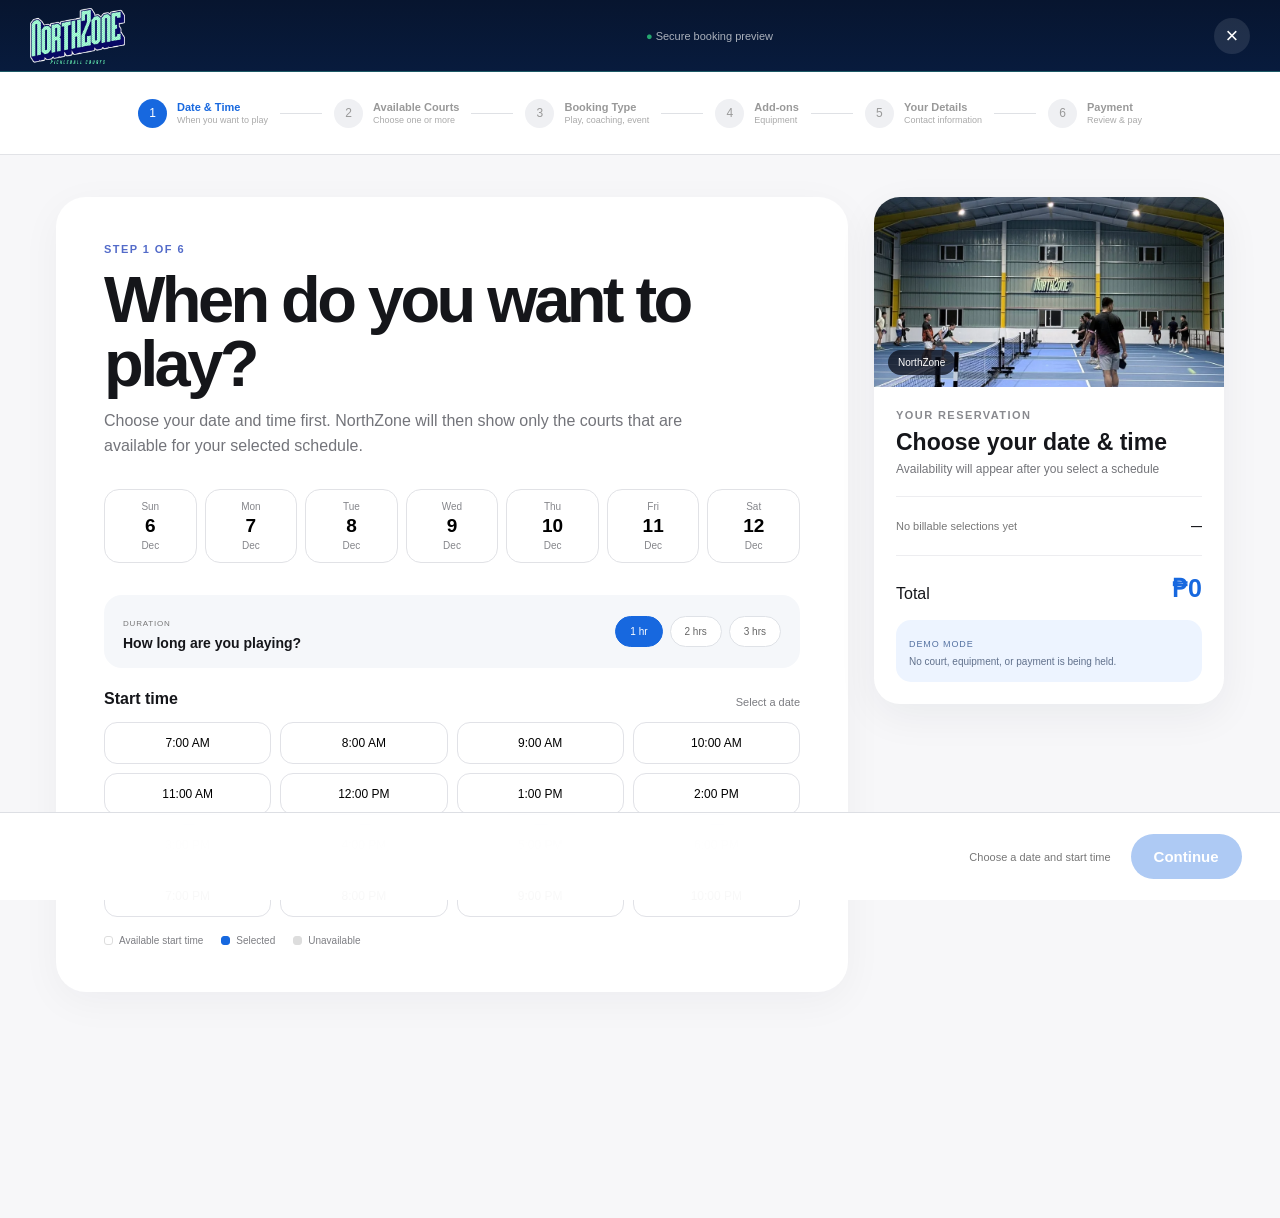
==== booking.html @ 7268058c "Add files via upload" ====
<!doctype html>
<html lang="en">
<head>
  <meta charset="utf-8">
  <meta name="viewport" content="width=device-width,initial-scale=1">
  <meta name="theme-color" content="#07152f">
  <title>Reserve — NorthZone Pickleball Courts</title>
  <link rel="stylesheet" href="styles.css">
</head>
<body class="booking-page date-first-booking">
<header class="booking-topbar premium-booking-topbar">
  <a class="booking-logo" href="index.html"><img src="assets/northzone-logo-official.png" alt="NorthZone"></a>
  <div class="secure-label"><span>●</span> Secure booking preview</div>
  <a class="close-flow" href="index.html">×</a>
</header>

<div class="booking-progress-wrap">
  <div class="booking-progress booking-progress-6">
    <button class="progress-item active" data-jump="1"><i>1</i><span><b>Date & Time</b><small>When you want to play</small></span></button>
    <div class="progress-rule"></div>
    <button class="progress-item" data-jump="2"><i>2</i><span><b>Available Courts</b><small>Choose one or more</small></span></button>
    <div class="progress-rule"></div>
    <button class="progress-item" data-jump="3"><i>3</i><span><b>Booking Type</b><small>Play, coaching, event</small></span></button>
    <div class="progress-rule"></div>
    <button class="progress-item" data-jump="4"><i>4</i><span><b>Add-ons</b><small>Equipment</small></span></button>
    <div class="progress-rule"></div>
    <button class="progress-item" data-jump="5"><i>5</i><span><b>Your Details</b><small>Contact information</small></span></button>
    <div class="progress-rule"></div>
    <button class="progress-item" data-jump="6"><i>6</i><span><b>Payment</b><small>Review & pay</small></span></button>
  </div>
</div>

<main class="booking-layout">
<section class="flow-column">

  <!-- STEP 1 -->
  <div class="flow-step active" data-step="1">
    <div class="flow-kicker">STEP 1 OF 6</div>
    <h1>When do you want to play?</h1>
    <p class="flow-intro">Choose your date and time first. NorthZone will then show only the courts that are available for your selected schedule.</p>

    <div class="date-carousel" id="dateCarousel"></div>

    <div class="duration-row">
      <div>
        <span class="field-kicker">DURATION</span>
        <h3>How long are you playing?</h3>
      </div>
      <div class="duration-pills" id="durationPills">
        <button data-duration="1" class="active">1 hr</button>
        <button data-duration="2">2 hrs</button>
        <button data-duration="3">3 hrs</button>
      </div>
    </div>

    <div class="time-head"><h3>Start time</h3><span id="availabilityLabel">Select a date</span></div>
    <div class="time-grid" id="timeGrid"></div>
    <div class="availability-legend"><span><i class="lg-available"></i>Available start time</span><span><i class="lg-selected"></i>Selected</span><span><i class="lg-booked"></i>Unavailable</span></div>
  </div>

  <!-- STEP 2 -->
  <div class="flow-step" data-step="2">
    <div class="flow-kicker">STEP 2 OF 6</div>
    <h1>Choose your courts.</h1>
    <p class="flow-intro">Availability is based on <strong id="courtAvailabilityDate">your selected schedule</strong>. Unavailable courts remain visible but cannot be selected.</p>

    <div class="court-availability-summary">
      <div><span>YOUR SCHEDULE</span><strong id="availabilitySchedule">—</strong></div>
      <div><span>AVAILABLE</span><strong id="availableCourtCount">0 of 5 courts</strong></div>
      <button id="selectAllAvailable">Select all available</button>
    </div>

    <div class="court-option-grid availability-court-grid" id="courtOptions"></div>

    <div class="selection-summary-banner">
      <div><span>SELECTED</span><strong id="courtSelectionCount">0 courts</strong></div>
      <p>Booking for a group? You can reserve multiple available courts in one transaction.</p>
    </div>
  </div>

  <!-- STEP 3 -->
  <div class="flow-step" data-step="3">
    <div class="flow-kicker">STEP 3 OF 6</div>
    <h1>What type of booking is this?</h1>
    <p class="flow-intro">Choose the option that best describes your reservation.</p>

    <div class="booking-mode-grid three-mode-grid">
      <button class="mode-card selected" data-mode="court">
        <div class="mode-image"><img src="assets/court-1.webp" alt="Court booking"></div>
        <div class="mode-copy"><span class="mode-kicker">PLAY</span><h3>Court Booking</h3><p>Casual play, practice, or regular group booking.</p></div>
        <b>✓</b>
      </button>

      <button class="mode-card coaching-mode-card" data-mode="coaching">
        <div class="mode-image coach-image"><img src="assets/coach-raf.webp" alt="Coach Raf"></div>
        <div class="mode-copy"><span class="mode-kicker">TRAIN</span><h3>Coaching with Coach Raf</h3><p>Book a guided coaching session with Coach Raf.</p></div>
        <b></b>
      </button>

      <button class="mode-card" data-mode="event">
        <div class="mode-image"><img src="assets/court-5.webp" alt="Event or group booking"></div>
        <div class="mode-copy"><span class="mode-kicker">GROUP</span><h3>Event / Group Booking</h3><p>Corporate play, clinics, celebrations, or larger groups.</p></div>
        <b></b>
      </button>
    </div>

    <div class="coaching-options hidden" id="coachingOptions">
      <div class="coach-selected-card">
        <img src="assets/coach-raf.webp" alt="Coach Raf">
        <div><span>YOUR COACH</span><h3>Coach Raf</h3><p>NorthZone coaching session</p></div>
        <strong>Selected</strong>
      </div>
      <div class="session-type-grid" id="sessionTypes">
        <button class="session-type selected" data-session="Private 1-on-1" data-price="900"><span>PRIVATE</span><strong>1-on-1 Coaching</strong><small>₱900 / hour</small><b>✓</b></button>
        <button class="session-type" data-session="Semi-private" data-price="1200"><span>PAIR</span><strong>Semi-private</strong><small>₱1,200 / hour · up to 2 players</small><b></b></button>
        <button class="session-type" data-session="Small Group" data-price="1600"><span>GROUP</span><strong>Small Group</strong><small>₱1,600 / hour · up to 4 players</small><b></b></button>
      </div>
    </div>

    <div class="group-booking-note hidden" id="groupBookingNote">
      <strong>Large booking approval</strong>
      <p>Reservations involving 3 or more courts may be submitted as a booking request for NorthZone staff confirmation before final approval.</p>
    </div>
  </div>

  <!-- STEP 4 -->
  <div class="flow-step" data-step="4">
    <div class="flow-kicker">STEP 4 OF 6</div>
    <h1>Add what you need.</h1>
    <p class="flow-intro">Equipment is optional and will be included in the same reservation.</p>
    <div class="addon-stack">
      <article class="addon-premium paddle-rental-card">
        <div class="addon-product-image"><img src="assets/paddle-rental.png" alt="Pickleball paddle rental"></div>
        <div class="addon-copy"><span class="addon-type">PADDLE RENTAL</span><h3>Standard Paddle</h3><p>Sample rate: ₱100 per paddle.</p><small>10 available</small></div>
        <div class="qty-control"><button id="paddleMinus">−</button><strong id="paddleCount">0</strong><button id="paddlePlus">+</button></div>
      </article>
      <article class="addon-premium">
        <div class="addon-icon machine-icon"><span>●</span></div>
        <div class="addon-copy"><span class="addon-type">TRAINING</span><h3>Ball Machine</h3><p>Sample rate: ₱300 per reserved hour.</p><small>1 available</small></div>
        <label class="ios-switch"><input type="checkbox" id="machineToggle"><span></span></label>
      </article>
    </div>
  </div>

  <!-- STEP 5 -->
  <div class="flow-step" data-step="5">
    <div class="flow-kicker">STEP 5 OF 6</div>
    <h1>Your details.</h1>
    <p class="flow-intro">Enter the contact information NorthZone will use for your reservation and confirmation.</p>
    <form id="detailsForm" class="premium-form">
      <label class="full"><span>Full name</span><input name="name" required placeholder="e.g. Juan Dela Cruz"></label>
      <label><span>Mobile number</span><input name="mobile" required inputmode="tel" placeholder="09XX XXX XXXX"></label>
      <label><span>Email</span><input name="email" required type="email" placeholder="you@example.com"></label>
      <label><span>Number of players</span><select name="players"><option>1 player</option><option>2 players</option><option selected>4 players</option><option>6 players</option><option>8 players</option><option>12 players</option><option>16+ players</option></select></label>
      <label><span>Purpose</span><select name="purpose"><option>Casual Play</option><option>Training</option><option>Corporate / Group</option><option>Clinic / Event</option><option>Other</option></select></label>
      <label class="full"><span>Notes <em>Optional</em></span><textarea name="notes" placeholder="Anything NorthZone should know?"></textarea></label>
      <label class="full consent-row"><input type="checkbox" required checked><span>I agree to the sample NorthZone booking and cancellation policy.</span></label>
    </form>
  </div>

  <!-- STEP 6 -->
  <div class="flow-step" data-step="6">
    <div class="flow-kicker">STEP 6 OF 6</div>
    <h1>Review and pay.</h1>
    <p class="flow-intro">Review your reservation and choose a payment method. This prototype does not process a real transaction.</p>
    <div class="payment-layout">
      <div>
        <h3 class="subheading">Payment method</h3>
        <div class="payment-methods">
          <label class="payment-card selected"><input type="radio" name="payment" value="GCash" checked><i class="payment-logo gcash">G</i><div><strong>GCash</strong><span>Pay with your GCash wallet</span></div><b>✓</b></label>
          <label class="payment-card"><input type="radio" name="payment" value="Maya"><i class="payment-logo maya">M</i><div><strong>Maya</strong><span>Pay with your Maya wallet</span></div><b></b></label>
          <label class="payment-card"><input type="radio" name="payment" value="Pay at Venue"><i class="payment-logo cash">₱</i><div><strong>Pay at Venue</strong><span>Pay at NorthZone front desk</span></div><b></b></label>
        </div>
      </div>
      <div class="checkout-card">
        <span class="checkout-label">ORDER SUMMARY</span>
        <div id="checkoutItems"></div>
        <div class="checkout-total"><span>Total</span><strong id="checkoutTotal">₱0</strong></div>
        <div class="payment-security">🔒 Demo only. No payment is collected.</div>
      </div>
    </div>
  </div>

  <!-- confirmation -->
  <div class="flow-step confirmation-step" data-step="7">
    <div class="success-ring">✓</div>
    <div class="flow-kicker" id="confirmationKicker">BOOKING PREVIEW COMPLETE</div>
    <h1 id="confirmationTitle">You're all set.</h1>
    <p class="flow-intro" id="confirmationCopy">This is a static preview. No real reservation or payment was created.</p>
    <div class="confirmation-ticket" id="confirmationTicket"></div>
    <div class="confirm-actions"><a class="pill primary big" href="index.html">Back to NorthZone</a><button class="pill secondary big" id="startAgain">Start another booking</button></div>
  </div>

</section>

<aside class="sticky-summary">
  <div class="summary-image-wrap">
    <img id="summaryImage" src="assets/court-1.webp" alt="">
    <div class="summary-image-tag" id="summaryTag">NorthZone</div>
  </div>
  <div class="summary-content">
    <div class="summary-eyebrow">YOUR RESERVATION</div>
    <h2 id="sumTitle">Choose your date & time</h2>
    <p id="sumSubtitle">Availability will appear after you select a schedule.</p>
    <div class="summary-divider"></div>
    <div class="summary-lines" id="summaryLines"><div><span>No selections yet</span><strong>—</strong></div></div>
    <div class="summary-divider"></div>
    <div class="summary-total"><span>Total</span><strong id="sumTotal">₱0</strong></div>
    <div class="summary-hold"><span>DEMO MODE</span><p>No court, equipment, or payment is being held.</p></div>
  </div>
</aside>
</main>

<footer class="flow-footer">
  <button class="footer-back" id="backButton">Back</button>
  <div class="footer-next"><span id="footerMessage">Choose a date and start time</span><button class="pill primary big" id="nextButton" disabled>Continue</button></div>
</footer>
<div class="toast" id="toast"></div>
<script src="booking.js"></script>
</body>
</html>
---- styles.css ----
:root{--navy:#202b73;--navy2:#111a49;--mint:#69efbd;--mint2:#a7f8da;--blue:#1768df;--text:#15161a;--muted:#707178;--bg:#f5f5f7;--line:#e2e3e7;--white:#fff;--shadow:0 28px 70px rgba(19,26,50,.10)}*{box-sizing:border-box}html{scroll-behavior:smooth}body{margin:0;font-family:-apple-system,BlinkMacSystemFont,"SF Pro Display","Segoe UI",Inter,Arial,sans-serif;color:var(--text);background:var(--bg);-webkit-font-smoothing:antialiased}button,input,select,textarea{font:inherit}a{text-decoration:none;color:inherit}button{cursor:pointer}.topbar{position:fixed;z-index:40;top:0;left:0;right:0;background:rgba(250,250,252,.86);backdrop-filter:blur(24px) saturate(160%);border-bottom:1px solid rgba(0,0,0,.07)}.topbar-inner{height:70px;max-width:1260px;margin:auto;padding:0 28px;display:flex;align-items:center;justify-content:space-between}.nz-brand{width:172px;height:48px;display:flex}.nz-brand img,.booking-logo img{width:100%;height:100%;object-fit:contain;object-position:left center}.main-nav{display:flex;gap:29px}.main-nav a,.plain-link{font-size:13px;color:#36373b}.nav-actions{display:flex;align-items:center;gap:16px}.pill{border:0;border-radius:999px;padding:11px 18px;font-size:14px;font-weight:650;display:inline-flex;align-items:center;justify-content:center}.pill.primary{background:var(--blue);color:#fff}.pill.light{background:#fff;color:#111}.pill.secondary{background:#eceef2;color:#25262a}.pill.big{padding:14px 23px;font-size:15px}.menu-button{display:none;border:0;background:transparent;font-size:22px}.mobile-nav{display:none}.premium-hero{height:min(900px,93vh);min-height:700px;position:relative;margin-top:70px;overflow:hidden;background:#101524}.hero-image{position:absolute;inset:0;width:100%;height:100%;object-fit:cover;object-position:center 52%;filter:saturate(.9) contrast(1.03)}.hero-overlay{position:absolute;inset:0;background:linear-gradient(90deg,rgba(7,10,25,.78) 0,rgba(7,10,25,.52) 37%,rgba(7,10,25,.05) 73%),linear-gradient(0deg,rgba(4,9,23,.52),transparent 38%)}.hero-copy{position:absolute;left:max(6vw,30px);top:48%;transform:translateY(-50%);color:#fff;max-width:760px}.hero-label,.section-kicker,.flow-kicker,.checkout-label,.summary-eyebrow{font-size:11px;font-weight:750;letter-spacing:.13em}.hero-label{color:var(--mint)}.hero-copy h1{font-size:clamp(64px,8.2vw,118px);line-height:.84;letter-spacing:-.068em;margin:17px 0 30px}.hero-copy p{font-size:20px;line-height:1.55;color:rgba(255,255,255,.76);max-width:560px}.hero-buttons{display:flex;align-items:center;gap:25px;margin-top:33px}.inline-link{color:var(--blue);font-weight:650;font-size:14px}.light-link{color:#fff}.inline-link span{font-size:20px;margin-left:4px}.hero-glass{position:absolute;left:0;right:0;bottom:0;display:grid;grid-template-columns:repeat(3,1fr);background:rgba(7,12,28,.58);backdrop-filter:blur(17px);color:#fff;border-top:1px solid rgba(255,255,255,.15);padding:22px max(6vw,30px)}.hero-glass div{display:flex;flex-direction:column;gap:3px;border-right:1px solid rgba(255,255,255,.16);padding-right:30px}.hero-glass div:last-child{border:0}.hero-glass strong{font-size:17px}.hero-glass span{font-size:11px;color:rgba(255,255,255,.57)}.section-lg{padding:150px 28px}.section-wide{max-width:1260px;margin:auto;padding:130px 28px}.statement{text-align:center;max-width:920px;margin:auto}.section-kicker{color:#4962bf}.statement h2,.section-title-row h2,.section-centered h2,.visit-content h2{font-size:clamp(47px,6vw,78px);line-height:.96;letter-spacing:-.058em;margin:14px 0 24px}.statement p{font-size:19px;line-height:1.65;color:var(--muted);max-width:760px;margin:0 auto 27px}.section-title-row{display:flex;align-items:flex-end;justify-content:space-between;gap:38px;margin-bottom:44px}.section-title-row h2{margin-bottom:0}.section-title-row>p{max-width:430px;color:#77787e;font-size:14px;line-height:1.55}.court-showcase{display:grid;grid-template-columns:repeat(2,1fr);gap:20px}.court-feature{height:440px;border-radius:30px;overflow:hidden;position:relative;background:#222;box-shadow:0 14px 45px rgba(10,20,40,.07)}.court-feature.wide-card{grid-column:1/-1;height:530px}.court-feature img{width:100%;height:100%;object-fit:cover;transition:.55s}.court-feature:hover img{transform:scale(1.025)}.court-gradient{position:absolute;inset:45% 0 0;background:linear-gradient(transparent,rgba(4,7,18,.72))}.court-caption{position:absolute;left:24px;right:24px;bottom:22px;color:#fff;display:grid;grid-template-columns:50px 1fr auto;align-items:end;gap:17px}.court-caption>span{font-size:42px;font-weight:650;letter-spacing:-.05em;color:var(--mint)}.court-caption h3{font-size:24px;margin:0 0 4px}.court-caption p{margin:0;color:rgba(255,255,255,.68);font-size:13px}.court-caption a{background:#fff;color:#16171b;border-radius:999px;padding:10px 15px;font-weight:650;font-size:13px}.section-centered{text-align:center}.experience-grid{display:grid;grid-template-columns:1.15fr .85fr;grid-template-rows:330px 330px;gap:20px;margin-top:53px}.experience-card{border-radius:30px;padding:35px;position:relative;overflow:hidden;box-shadow:0 12px 40px rgba(20,27,48,.055)}.experience-card.navy{grid-row:1/3;background:var(--navy2);color:#fff}.experience-card.mint{background:linear-gradient(135deg,#e7fff6,#ccfbe8)}.experience-card.white-card{background:#fff}.experience-card>span{font-size:11px;color:#526bc8;font-weight:700}.experience-card.navy>span{color:var(--mint)}.experience-card h3{font-size:41px;line-height:1.02;letter-spacing:-.045em;margin:17px 0 12px}.experience-card p{color:#74757b;line-height:1.55;max-width:430px}.experience-card.navy p{color:rgba(255,255,255,.62)}.line-art{position:absolute;left:38px;right:38px;bottom:30px;height:340px;display:flex;flex-direction:column;justify-content:space-between;transform:perspective(700px) rotateX(60deg);transform-origin:bottom}.line-art i{height:52px;border:2px solid rgba(105,239,189,.72);border-left-width:1px;border-right-width:1px}.paddle-illustration{position:absolute;right:50px;bottom:-20px;width:100px;height:145px;border-radius:52% 52% 43% 43%;background:linear-gradient(145deg,var(--navy),#52d8ad);transform:rotate(18deg)}.paddle-illustration:after{content:"";position:absolute;width:22px;height:75px;background:#111;bottom:-56px;left:39px;border-radius:0 0 10px 10px}.pricing-row{display:grid;grid-template-columns:repeat(3,1fr);gap:17px}.pricing-row article{background:#fff;border-radius:29px;padding:32px;min-height:270px;display:flex;flex-direction:column;box-shadow:0 10px 34px rgba(20,27,48,.05)}.pricing-row span{font-size:10px;letter-spacing:.11em;color:#777}.pricing-row strong{font-size:56px;letter-spacing:-.058em;margin-top:36px}.pricing-row small{color:#777}.pricing-row p{margin-top:auto;color:#78797e;font-size:13px}.pricing-row .price-focus{background:var(--navy);color:#fff}.pricing-row .price-focus span,.pricing-row .price-focus small,.pricing-row .price-focus p{color:rgba(255,255,255,.63)}.photo-mosaic{display:grid;grid-template-columns:1.25fr .75fr;grid-template-rows:340px 340px;gap:16px;margin-top:53px}.photo-mosaic button{border:0;padding:0;border-radius:28px;overflow:hidden;background:#ddd}.photo-a{grid-row:1/3}.photo-mosaic img{width:100%;height:100%;object-fit:cover;transition:.5s}.photo-mosaic button:hover img{transform:scale(1.025)}.cta-band{max-width:1205px;margin:0 auto 40px;border-radius:35px;padding:70px;background:linear-gradient(135deg,#202b73,#18245e 63%,#165a60);display:flex;align-items:center;justify-content:space-between;color:#fff}.cta-band h2{font-size:58px;line-height:.98;letter-spacing:-.055em;margin:13px 0 0}.mint-text{color:var(--mint)}.visit-section{display:grid;grid-template-columns:.9fr 1.1fr;gap:65px;align-items:center}.visit-content p{color:#74757b;line-height:1.6}.info-list{margin-top:35px;border-top:1px solid #dadbe0}.info-list div{display:flex;justify-content:space-between;gap:20px;padding:18px 0;border-bottom:1px solid #dadbe0}.info-list span{color:#88898e}.map-card{height:470px;border-radius:32px;background:radial-gradient(circle at 53% 45%,rgba(105,239,189,.29),transparent 25%),linear-gradient(135deg,#e8edf4,#cdd8e8);display:flex;align-items:center;justify-content:center;flex-direction:column;color:var(--navy)}.map-pin{width:72px;height:72px;border-radius:50% 50% 50% 10px;background:var(--navy);color:#fff;display:grid;place-items:center;transform:rotate(-45deg);font-weight:800;margin-bottom:29px}.map-card span{color:#6f7682;font-size:13px;margin-top:5px}.site-footer{background:#111216;color:#fff;padding:56px max(5vw,28px) 24px}.footer-inner{max-width:1260px;margin:auto;display:flex;align-items:center;justify-content:space-between;padding-bottom:46px}.footer-inner img{width:220px;height:100px;object-fit:contain;object-position:left}.footer-links{display:flex;gap:28px;color:#b2b3b8}.footer-legal{max-width:1260px;margin:auto;border-top:1px solid #292a2e;padding-top:22px;display:flex;justify-content:space-between;font-size:12px;color:#77787c}.lightbox{position:fixed;inset:0;background:rgba(0,0,0,.88);z-index:100;display:none;place-items:center;padding:35px}.lightbox.show{display:grid}.lightbox img{max-width:92vw;max-height:88vh;border-radius:18px}.lightbox button{position:absolute;right:28px;top:22px;width:42px;height:42px;border-radius:50%;border:0;background:#fff;font-size:24px}

/* Booking page */
.booking-page{background:#f7f7f9;padding-bottom:96px}.booking-topbar{height:72px;background:rgba(255,255,255,.92);border-bottom:1px solid var(--line);display:flex;align-items:center;justify-content:space-between;padding:0 30px;position:sticky;top:0;z-index:30;backdrop-filter:blur(20px)}.booking-logo{width:160px;height:54px}.secure-label{font-size:11px;color:#777}.secure-label span{color:#25a66f}.close-flow{width:36px;height:36px;border-radius:50%;background:#eef0f3;display:grid;place-items:center;font-size:22px;color:#555}.booking-progress-wrap{background:#fff;border-bottom:1px solid var(--line);position:sticky;top:72px;z-index:29}.booking-progress{height:82px;max-width:1040px;margin:auto;display:flex;align-items:center;justify-content:center;padding:0 20px}.progress-item{border:0;background:transparent;display:flex;align-items:center;gap:10px;color:#999;padding:0}.progress-item i{width:29px;height:29px;border-radius:50%;background:#eff0f3;display:grid;place-items:center;font-style:normal;font-size:12px}.progress-item span{display:flex;flex-direction:column;text-align:left}.progress-item b{font-size:11px}.progress-item small{font-size:9px;color:#aaa;margin-top:2px}.progress-item.active{color:var(--blue)}.progress-item.active i,.progress-item.done i{background:var(--blue);color:#fff}.progress-rule{width:42px;height:1px;background:#dfe1e5;margin:0 12px}.booking-layout{max-width:1220px;margin:auto;display:grid;grid-template-columns:minmax(0,1fr) 350px;gap:26px;padding:42px 26px 130px}.flow-column{min-width:0}.flow-step{display:none;background:#fff;border-radius:30px;padding:46px 48px;box-shadow:0 10px 40px rgba(20,27,48,.045)}.flow-step.active{display:block}.flow-kicker{color:#536bc9}.flow-step h1{font-size:clamp(43px,5.3vw,65px);line-height:.98;letter-spacing:-.055em;margin:13px 0 14px}.flow-intro{font-size:16px;line-height:1.55;color:#73747a;margin:0 0 30px;max-width:620px}.court-option-grid{display:grid;grid-template-columns:repeat(2,1fr);gap:14px}.court-option{border:2px solid transparent;background:#fff;border-radius:20px;padding:0;overflow:hidden;text-align:left;box-shadow:0 6px 25px rgba(20,27,48,.07);transition:.25s}.court-option:hover{transform:translateY(-2px)}.court-option.selected{border-color:var(--blue);box-shadow:0 10px 30px rgba(23,104,223,.13)}.court-option img{width:100%;height:155px;object-fit:cover}.court-option>div{padding:14px 15px}.court-option strong{display:block;font-size:16px}.court-option small{color:#777}.date-carousel{display:grid;grid-template-columns:repeat(7,1fr);gap:8px;margin-bottom:32px}.date-choice{border:1px solid #e1e2e6;background:#fff;border-radius:15px;padding:11px 7px;display:flex;flex-direction:column;align-items:center;gap:3px}.date-choice span{font-size:10px;color:#85868b}.date-choice strong{font-size:19px}.date-choice.selected{background:var(--blue);border-color:var(--blue);color:#fff}.date-choice.selected span{color:rgba(255,255,255,.73)}.time-head{display:flex;justify-content:space-between;align-items:end;margin:0 0 14px}.time-head h3,.subheading{margin:0;font-size:16px}.time-head span{font-size:11px;color:#7b7c81}.time-grid{display:grid;grid-template-columns:repeat(4,1fr);gap:9px}.time-choice{border:1px solid #e1e2e7;background:#fff;border-radius:13px;padding:13px 8px;font-size:12px}.time-choice.selected{background:var(--blue);border-color:var(--blue);color:#fff}.time-choice.booked{background:#eeeff2;border-color:#eeeff2;color:#a4a5aa;cursor:not-allowed;text-decoration:line-through}.availability-legend{display:flex;gap:18px;margin-top:18px;color:#7d7e83;font-size:10px}.availability-legend span{display:flex;align-items:center;gap:6px}.availability-legend i{width:9px;height:9px;border-radius:3px;border:1px solid #ddd;background:#fff}.availability-legend .lg-selected{background:var(--blue);border-color:var(--blue)}.availability-legend .lg-booked{background:#ddd}.addon-stack{display:grid;gap:14px}.addon-premium{display:grid;grid-template-columns:82px 1fr auto;gap:18px;align-items:center;border:1px solid #e7e8ec;border-radius:21px;padding:20px}.addon-icon{width:78px;height:78px;border-radius:19px;background:#eff2f7;position:relative;display:grid;place-items:center}.paddle-icon span{width:34px;height:45px;border-radius:50% 50% 42% 42%;background:linear-gradient(145deg,var(--navy),#62e2b5);transform:rotate(14deg);position:relative}.paddle-icon span:after{content:"";position:absolute;width:8px;height:27px;background:#111;bottom:-22px;left:13px;border-radius:0 0 4px 4px}.machine-icon{background:#182450;color:#cfff39;font-size:27px}.addon-type{font-size:9px;letter-spacing:.1em;color:#777}.addon-copy h3{margin:5px 0;font-size:18px}.addon-copy p{margin:0 0 5px;color:#77787d;font-size:12px;line-height:1.5}.addon-copy small{color:#27966c}.qty-control{display:flex;align-items:center;gap:10px;background:#f2f3f5;border-radius:999px;padding:5px}.qty-control button{width:29px;height:29px;border:0;border-radius:50%;background:#fff}.ios-switch input{display:none}.ios-switch span{display:block;width:48px;height:29px;background:#d0d2d7;border-radius:999px;padding:3px}.ios-switch span:after{content:"";display:block;width:23px;height:23px;border-radius:50%;background:#fff;box-shadow:0 1px 4px rgba(0,0,0,.2);transition:.2s}.ios-switch input:checked+span{background:var(--blue)}.ios-switch input:checked+span:after{transform:translateX(19px)}.addon-note{margin-top:20px;padding:16px 18px;border-radius:17px;background:#f4f7fb}.addon-note strong{font-size:12px}.addon-note p{font-size:11px;color:#777;margin:5px 0 0;line-height:1.5}.premium-form{display:grid;grid-template-columns:1fr 1fr;gap:16px}.premium-form label{display:flex;flex-direction:column;gap:7px;font-size:11px;font-weight:650;color:#4d4e53}.premium-form label.full{grid-column:1/-1}.premium-form input,.premium-form select,.premium-form textarea{border:1px solid #dddee3;background:#fbfbfc;border-radius:13px;padding:13px 14px;outline:none}.premium-form input:focus,.premium-form select:focus,.premium-form textarea:focus{border-color:#4480df;box-shadow:0 0 0 3px rgba(23,104,223,.09);background:#fff}.premium-form textarea{min-height:105px;resize:vertical}.premium-form em{font-style:normal;color:#9a9ba0;font-weight:400}.premium-form .consent-row{flex-direction:row;align-items:flex-start;font-weight:400;color:#74757a}.payment-layout{display:grid;grid-template-columns:1fr 320px;gap:20px}.payment-methods{display:grid;gap:11px;margin-top:14px}.payment-card{display:grid;grid-template-columns:44px 1fr auto;gap:13px;align-items:center;border:2px solid transparent;border-radius:18px;padding:15px;background:#fff;box-shadow:0 4px 18px rgba(20,27,48,.055);cursor:pointer}.payment-card.selected{border-color:var(--blue)}.payment-card input{display:none}.payment-logo{width:43px;height:43px;border-radius:12px;color:#fff;display:grid;place-items:center;font-style:normal;font-weight:800}.payment-logo.gcash{background:#1768df}.payment-logo.maya{background:#27a986}.payment-logo.cash{background:#87898f}.payment-card div{display:flex;flex-direction:column;gap:3px}.payment-card div span{font-size:11px;color:#777}.payment-card>b{color:var(--blue)}.checkout-card{border-radius:20px;background:#f5f6f8;padding:20px;align-self:start}.checkout-label{color:#7f8085}.checkout-card>div#checkoutItems{margin:12px 0}.checkout-card #checkoutItems div{display:flex;justify-content:space-between;gap:10px;padding:6px 0;font-size:11px}.checkout-card #checkoutItems span{color:#777}.checkout-total{border-top:1px solid #dcdde1;margin-top:10px;padding-top:15px;display:flex;justify-content:space-between;align-items:center}.checkout-total strong{font-size:23px;color:var(--blue)}.payment-security{margin-top:15px;font-size:10px;color:#777;line-height:1.4}.sticky-summary{background:#fff;border-radius:26px;box-shadow:0 12px 42px rgba(20,27,48,.06);align-self:start;position:sticky;top:182px;overflow:hidden}.summary-image-wrap{height:190px;position:relative}.summary-image-wrap img{width:100%;height:100%;object-fit:cover}.summary-image-tag{position:absolute;left:14px;bottom:12px;background:rgba(8,12,25,.75);color:#fff;border-radius:999px;padding:7px 10px;font-size:10px}.summary-content{padding:22px}.summary-eyebrow{color:#898a8f}.summary-content h2{font-size:23px;margin:8px 0 5px}.summary-content>p{margin:0;color:#74757a;font-size:12px;line-height:1.45}.summary-divider{height:1px;background:#ededf0;margin:18px 0}.summary-lines div{display:flex;justify-content:space-between;gap:12px;padding:5px 0;font-size:11px}.summary-lines span{color:#777}.summary-total{display:flex;justify-content:space-between;align-items:end}.summary-total strong{font-size:25px;color:var(--blue)}.summary-hold{margin-top:17px;border-radius:15px;background:#edf4ff;padding:13px}.summary-hold span{font-size:9px;letter-spacing:.1em;color:#5471a1}.summary-hold p{font-size:10px;color:#61718c;margin:4px 0 0;line-height:1.4}.flow-footer{position:fixed;left:0;right:0;bottom:0;height:88px;background:rgba(255,255,255,.94);backdrop-filter:blur(20px);border-top:1px solid #dddfe4;display:flex;align-items:center;justify-content:space-between;padding:0 max(3vw,25px);z-index:40}.footer-back{border:0;background:transparent;color:#666}.footer-next{display:flex;align-items:center;gap:20px}.footer-next>span{font-size:11px;color:#777;max-width:300px;text-align:right}.footer-next .pill:disabled{opacity:.35;cursor:not-allowed}.confirmation-step{text-align:center}.success-ring{width:76px;height:76px;border-radius:50%;background:#ddf8ea;color:#168b58;display:grid;place-items:center;font-size:37px;margin:4px auto 22px}.confirmation-ticket{max-width:530px;margin:26px auto;background:#f6f7f9;border-radius:21px;padding:20px;text-align:left}.confirmation-ticket div{display:flex;justify-content:space-between;gap:18px;padding:9px 0;border-bottom:1px solid #e4e5e9;font-size:12px}.confirmation-ticket div:last-child{border:0}.confirmation-ticket span{color:#777}.confirm-actions{display:flex;justify-content:center;gap:10px}.toast{position:fixed;left:50%;bottom:105px;transform:translate(-50%,15px);background:#15161a;color:#fff;border-radius:999px;padding:11px 16px;font-size:11px;opacity:0;pointer-events:none;transition:.22s;z-index:60}.toast.show{opacity:1;transform:translate(-50%,0)}

@media(max-width:920px){.main-nav{display:none}.menu-button{display:block}.mobile-nav.show{display:flex;position:absolute;top:70px;left:0;right:0;background:rgba(250,250,252,.98);padding:20px 28px 25px;flex-direction:column;gap:17px;border-bottom:1px solid #ddd}.plain-link{display:none}.premium-hero{min-height:760px}.hero-copy h1{font-size:68px}.hero-glass{grid-template-columns:1fr;gap:8px}.hero-glass div{border-right:0;border-bottom:1px solid rgba(255,255,255,.13);padding-bottom:7px}.court-showcase{grid-template-columns:1fr}.court-feature.wide-card{grid-column:auto;height:440px}.experience-grid{grid-template-columns:1fr;grid-template-rows:500px 310px 310px}.experience-card.navy{grid-row:auto}.pricing-row{grid-template-columns:1fr}.photo-mosaic{grid-template-columns:1fr;grid-template-rows:420px 280px 280px}.photo-a{grid-row:auto}.visit-section{grid-template-columns:1fr}.cta-band{margin:0 20px 40px;padding:48px;flex-direction:column;align-items:flex-start;gap:25px}.footer-inner,.footer-legal{align-items:flex-start;flex-direction:column;gap:24px}.booking-progress{height:68px}.progress-item span{display:none}.progress-rule{width:28px}.booking-layout{grid-template-columns:1fr;padding-top:28px}.sticky-summary{display:none}.payment-layout{grid-template-columns:1fr}.flow-step{padding:38px 32px}.booking-progress-wrap{top:72px}}@media(max-width:620px){.topbar-inner{padding:0 16px}.nz-brand{width:145px;height:43px}.nav-actions .pill{display:none}.premium-hero{min-height:720px}.hero-copy{left:22px;right:22px;top:42%}.hero-copy h1{font-size:54px}.hero-copy p{font-size:17px}.hero-buttons{align-items:flex-start;flex-direction:column}.hero-glass{padding:17px 22px}.section-lg{padding:105px 19px}.section-wide{padding:92px 18px}.statement h2,.section-title-row h2,.section-centered h2,.visit-content h2{font-size:47px}.section-title-row{align-items:flex-start;flex-direction:column}.court-feature,.court-feature.wide-card{height:330px}.court-caption{grid-template-columns:42px 1fr}.court-caption a{grid-column:2}.experience-grid{grid-template-rows:455px 320px 320px}.experience-card h3{font-size:35px}.cta-band h2{font-size:44px}.map-card{height:350px}.footer-links{flex-wrap:wrap}.booking-topbar{padding:0 17px}.booking-logo{width:135px;height:47px}.secure-label{display:none}.booking-layout{padding:20px 12px 115px}.flow-step{padding:30px 18px;border-radius:22px}.flow-step h1{font-size:43px}.court-option-grid{grid-template-columns:1fr}.date-carousel{grid-template-columns:repeat(7,68px);overflow-x:auto;padding-bottom:4px}.time-grid{grid-template-columns:repeat(3,1fr)}.addon-premium{grid-template-columns:62px 1fr;gap:12px}.addon-icon{width:60px;height:60px}.qty-control,.ios-switch{grid-column:2}.premium-form{grid-template-columns:1fr}.premium-form label.full{grid-column:auto}.booking-progress{justify-content:space-between}.progress-rule{width:15px;margin:0 3px}.flow-footer{height:82px;padding:0 15px}.footer-next>span{display:none}.confirm-actions{flex-direction:column}}
/* v4: real map, multi-court, coaching */
.real-map{height:auto!important;min-height:500px;display:block!important;overflow:hidden;background:#ddd!important}
.real-map iframe{width:100%;height:420px;border:0;display:block}
.map-actions{background:#fff;padding:18px 20px;display:flex;justify-content:space-between;align-items:center;gap:20px}
.map-actions>div{display:flex;flex-direction:column;gap:4px}.map-actions>div span{font-size:11px;color:#777}
.hidden{display:none!important}
.booking-mode-grid{display:grid;grid-template-columns:1fr 1fr;gap:15px}
.mode-card{border:2px solid transparent;border-radius:23px;background:#fff;padding:23px;text-align:left;display:grid;grid-template-columns:68px 1fr auto;gap:18px;align-items:center;box-shadow:0 7px 25px rgba(20,27,48,.06)}
.mode-card.selected{border-color:var(--blue);box-shadow:0 12px 32px rgba(23,104,223,.12)}
.mode-icon{width:66px;height:66px;border-radius:18px;background:#edf2f9;display:grid;place-items:center;color:var(--navy);font-size:29px;font-weight:800}
.court-mode-icon span{width:40px;height:26px;border:2px solid var(--navy);position:relative}.court-mode-icon span:before{content:"";position:absolute;left:50%;top:0;bottom:0;border-left:1px solid var(--navy)}
.mode-kicker{font-size:9px;letter-spacing:.1em;color:#777}.mode-card h3{margin:4px 0;font-size:19px}.mode-card p{margin:0;color:#777;font-size:12px;line-height:1.4}.mode-card b{color:var(--blue)}
.multi-select-toolbar{display:flex;justify-content:space-between;align-items:center;margin:0 0 14px;color:#777;font-size:12px}.multi-select-toolbar button{border:0;background:transparent;color:var(--blue);font-weight:650}
.session-type-grid{display:grid;grid-template-columns:repeat(3,1fr);gap:11px;margin-bottom:28px}
.session-type{border:2px solid transparent;background:#fff;border-radius:18px;padding:17px;text-align:left;display:flex;flex-direction:column;gap:5px;position:relative;box-shadow:0 5px 20px rgba(20,27,48,.05)}
.session-type.selected{border-color:var(--blue)}.session-type>span{font-size:9px;letter-spacing:.1em;color:#777}.session-type strong{font-size:15px}.session-type small{color:#777;font-size:10px}.session-type b{position:absolute;right:12px;top:12px;color:var(--blue)}
.coach-heading{font-size:15px;margin:0 0 12px}.coach-grid{display:grid;gap:10px}.coach-card{border:2px solid transparent;border-radius:18px;background:#fff;padding:14px;display:grid;grid-template-columns:46px 1fr auto;gap:13px;align-items:center;text-align:left}.coach-card.selected{border-color:var(--blue)}.coach-avatar{width:46px;height:46px;border-radius:50%;background:linear-gradient(135deg,var(--navy),#4870d9);color:#fff;display:grid;place-items:center;font-weight:750}.coach-card div:nth-child(2){display:flex;flex-direction:column;gap:3px}.coach-card span{font-size:10px;color:#777}.coach-card>b{color:var(--blue)}
.schedule-setting{display:flex;justify-content:space-between;align-items:center;gap:20px;padding:16px 18px;background:#f5f7fa;border-radius:17px;margin-bottom:22px}.schedule-setting>div{display:flex;flex-direction:column;gap:4px}.schedule-setting strong{font-size:12px}.schedule-setting span{font-size:10px;color:#777}
.individual-court-schedule{border-top:1px solid #e4e5e9;padding-top:20px;margin-top:20px}.individual-head{display:flex;justify-content:space-between;align-items:center;margin-bottom:11px}.individual-head span{font-size:10px;color:#777}.empty-schedule{padding:25px;background:#f6f7f9;border-radius:16px;color:#777;text-align:center;font-size:12px}
.coach-availability-banner{display:flex;justify-content:space-between;align-items:center;background:#edf4ff;border-radius:16px;padding:14px 16px;margin-bottom:15px}.coach-availability-banner span{font-weight:700}.coach-availability-banner strong{font-size:10px;color:#61779b}.coach-court-note{font-size:10px;color:#777;line-height:1.45;margin-top:15px}

/* admin */
.admin-page{background:#f3f4f7}.admin-shell{min-height:100vh;display:grid;grid-template-columns:245px 1fr}.admin-sidebar{position:fixed;left:0;top:0;bottom:0;width:245px;background:#111a49;color:#fff;padding:20px 15px;display:flex;flex-direction:column;z-index:50;transition:.25s}.admin-sidebar.collapsed{transform:translateX(-245px)}.admin-brand{height:74px;padding:4px 8px 18px;border-bottom:1px solid rgba(255,255,255,.1);display:flex}.admin-brand img{width:100%;height:100%;object-fit:contain}.admin-sidebar nav{display:grid;gap:5px;margin-top:18px}.admin-nav{border:0;background:transparent;color:rgba(255,255,255,.62);border-radius:12px;padding:12px 13px;text-align:left;display:flex;gap:12px;align-items:center}.admin-nav.active{background:#27377e;color:#fff}.admin-user{margin-top:auto;border-top:1px solid rgba(255,255,255,.1);padding:18px 8px 0;display:flex;align-items:center;gap:10px}.admin-user .avatar{width:38px;height:38px;border-radius:50%;background:#69efbd;color:#17205d;display:grid;place-items:center;font-weight:800}.admin-user>div:last-child{display:flex;flex-direction:column;gap:2px}.admin-user strong{font-size:11px}.admin-user span{font-size:9px;color:rgba(255,255,255,.5)}
.admin-main{grid-column:2;padding:0 28px 50px;min-width:0}.admin-header{height:95px;display:flex;align-items:center;justify-content:space-between}.admin-header>div:first-child{display:flex;align-items:center;gap:15px}.sidebar-toggle{border:0;background:#fff;width:38px;height:38px;border-radius:10px;box-shadow:0 4px 15px rgba(20,27,48,.06)}.admin-eyebrow{font-size:9px;letter-spacing:.1em;color:#7580a9;font-weight:700}.admin-header h1{font-size:30px;letter-spacing:-.04em;margin:4px 0 0}.admin-header-actions{display:flex;align-items:center;gap:12px}.admin-visit{font-size:11px;color:#666}.admin-primary{border:0;background:var(--blue);color:#fff;border-radius:11px;padding:11px 15px;font-size:11px;font-weight:650}.admin-panel{display:none}.admin-panel.active{display:block}.metric-grid{display:grid;grid-template-columns:repeat(4,1fr);gap:14px;margin-bottom:18px}.metric-grid.three{grid-template-columns:repeat(3,1fr)}.metric-grid article{background:#fff;border-radius:17px;padding:19px;box-shadow:0 5px 25px rgba(20,27,48,.04);display:flex;flex-direction:column;gap:7px}.metric-grid span{font-size:10px;color:#777}.metric-grid strong{font-size:28px;letter-spacing:-.04em}.metric-grid small{font-size:9px;color:#888}.positive{color:#219768!important}.dashboard-grid{display:grid;grid-template-columns:1.55fr .75fr;gap:17px;margin-bottom:17px}.dashboard-grid.bottom{grid-template-columns:1fr 1fr}.admin-card{background:#fff;border-radius:19px;box-shadow:0 5px 25px rgba(20,27,48,.045)}.admin-card-head{display:flex;align-items:center;justify-content:space-between;padding:20px 20px 12px}.admin-card-head span{font-size:9px;letter-spacing:.1em;color:#888}.admin-card-head h2{font-size:18px;margin:4px 0 0}.admin-card-head button{border:0;background:transparent;color:var(--blue);font-size:10px}.mini-schedule{padding:0 20px 20px}.schedule-labels,.schedule-row{display:grid;grid-template-columns:45px repeat(5,1fr);gap:5px}.schedule-labels{font-size:9px;color:#777;text-align:center;padding:8px 0}.schedule-row{min-height:62px;border-top:1px solid #eee;align-items:start;padding:6px 0}.schedule-row>span{font-size:9px;color:#999;padding-top:4px}.booking{border-radius:8px;padding:7px;font-style:normal;font-size:9px;line-height:1.2}.booking small{font-size:8px;opacity:.65}.booking.blue{background:#e7f0ff;color:#285ea9}.booking.green{background:#e3f6eb;color:#267d4e}.booking.purple{background:#efe7ff;color:#6645a1}.booking.amber{background:#fff1d6;color:#9d6b12}.recent-list{padding:0 18px 18px}.recent-list>div{display:grid;grid-template-columns:9px 1fr auto;gap:10px;align-items:center;padding:13px 0;border-top:1px solid #eee}.status-dot{width:8px;height:8px;border-radius:50%}.status-dot.paid{background:#2fbd7a}.status-dot.pending{background:#f2b843}.recent-list>div>div{display:flex;flex-direction:column;gap:3px}.recent-list strong{font-size:10px}.recent-list small{font-size:9px;color:#888}.recent-list b{font-size:10px}.bar-list{padding:3px 20px 20px}.bar-list div{display:grid;grid-template-columns:55px 1fr 35px;gap:10px;align-items:center;padding:7px 0;font-size:9px}.bar-list i{height:7px;background:#edf0f5;border-radius:999px;overflow:hidden}.bar-list i b{display:block;height:100%;background:linear-gradient(90deg,var(--navy),#69efbd);border-radius:999px}.equipment-metrics{display:grid;grid-template-columns:repeat(3,1fr);gap:10px;padding:8px 20px 20px}.equipment-metrics div{background:#f6f7f9;border-radius:14px;padding:15px;display:flex;flex-direction:column;gap:5px}.equipment-metrics strong{font-size:21px}.equipment-metrics span{font-size:9px;color:#777}.panel-toolbar{display:flex;justify-content:space-between;align-items:center;margin-bottom:14px}.toolbar-btn{border:1px solid #dde0e5;background:#fff;border-radius:9px;padding:8px 11px;font-size:9px}.toolbar-btn.active{background:#1d66d9;color:#fff;border-color:#1d66d9}.panel-toolbar>div{display:flex;align-items:center;gap:7px}.panel-toolbar strong{font-size:11px}.full-calendar{overflow:auto}.calendar-header-row,.calendar-data-row{min-width:850px;display:grid;grid-template-columns:70px repeat(5,1fr)}.calendar-header-row{padding:13px 18px;border-bottom:1px solid #eee;font-size:10px;text-align:center}.calendar-header-row span{text-align:left;color:#888}.calendar-data-row{min-height:58px;border-bottom:1px solid #eee;padding:0 18px}.calendar-data-row>span{font-size:9px;color:#999;padding-top:8px}.calendar-data-row i{border-left:1px solid #eee;padding:8px;font-style:normal;font-size:9px}.calendar-data-row i.busy-slot{background:#e7f0ff;color:#285ea9;border-radius:7px;margin:4px}.calendar-data-row i.coach-slot{background:#efe7ff;color:#65459e;border-radius:7px;margin:4px}.admin-search{border:1px solid #dfe1e6;background:#fff;border-radius:10px;padding:10px 12px;width:300px;font-size:10px}.table-card{overflow:auto}.table-card table{width:100%;border-collapse:collapse;min-width:760px}.table-card th,.table-card td{text-align:left;padding:14px 16px;border-bottom:1px solid #eee;font-size:10px}.table-card th{font-size:8px;letter-spacing:.08em;color:#888}.table-status{padding:6px 8px;border-radius:999px;font-size:8px;font-weight:650}.table-status.paid{background:#e3f6eb;color:#267d4e}.table-status.pending{background:#fff1d6;color:#9d6b12}.admin-section-title{margin-bottom:17px}.admin-section-title h2{font-size:28px!important}.coach-admin-grid{display:grid;grid-template-columns:repeat(3,1fr);gap:14px;margin-bottom:17px}.coach-admin-card{padding:18px;display:grid;grid-template-columns:54px 1fr auto;gap:13px;align-items:center}.coach-avatar.large{width:54px;height:54px}.coach-admin-card h3{font-size:13px;margin:0 0 3px}.coach-admin-card p{font-size:9px;color:#777;margin:0 0 5px}.coach-status{font-size:8px;color:#269766}.coach-admin-card>strong{font-size:10px}.court-admin-grid{display:grid;grid-template-columns:repeat(3,1fr);gap:14px}.court-admin-card{overflow:hidden}.court-admin-card img{width:100%;height:160px;object-fit:cover}.court-admin-card>div{padding:15px}.court-live{font-size:8px;color:#269766}.court-live.busy{color:#d6851f}.court-admin-card h3{margin:6px 0 3px}.court-admin-card p{font-size:9px;color:#777}.court-admin-card button,.settings-card button{border:0;background:#edf3ff;color:#2868c5;border-radius:8px;padding:8px 10px;font-size:9px}.inventory-grid{display:grid;grid-template-columns:1fr 1fr;gap:15px}.inventory-item{padding:20px;display:grid;grid-template-columns:75px 1fr auto;align-items:center;gap:16px}.inventory-icon{width:70px;height:70px;border-radius:16px;background:#f0f2f6;display:grid;place-items:center}.inventory-item>div:nth-child(2)>span{font-size:8px;letter-spacing:.08em;color:#888}.inventory-item h3{font-size:14px;margin:5px 0}.inventory-item p{font-size:9px;color:#777;margin:0}.inventory-item>strong{font-size:10px}.chart-card{min-height:320px}.fake-chart{height:220px;padding:15px 25px 25px;display:flex;align-items:flex-end;gap:12px}.fake-chart i{flex:1;background:linear-gradient(180deg,#4c6ed5,#69efbd);border-radius:7px 7px 2px 2px}.report-actions{display:grid;gap:10px;padding:10px 20px 20px}.report-actions button{border:1px solid #e0e2e7;background:#fafbfc;border-radius:11px;padding:13px;text-align:left;font-size:10px}.settings-grid{display:grid;grid-template-columns:repeat(2,1fr);gap:15px}.settings-card{padding:20px;display:flex;justify-content:space-between;gap:20px;align-items:center}.settings-card span{font-size:8px;letter-spacing:.08em;color:#888}.settings-card h3{font-size:14px;margin:5px 0}.settings-card p{font-size:9px;color:#777;margin:0}.admin-modal{position:fixed;inset:0;z-index:100;display:none}.admin-modal.open{display:block}.modal-backdrop{position:absolute;inset:0;background:rgba(5,9,22,.48);backdrop-filter:blur(8px)}.admin-modal-card{position:absolute;left:50%;top:50%;transform:translate(-50%,-50%);width:min(520px,calc(100% - 30px));background:#fff;border-radius:24px;padding:30px;box-shadow:0 30px 80px rgba(0,0,0,.2)}.admin-modal-card h2{font-size:30px;margin:7px 0}.admin-modal-card>p{font-size:11px;color:#777}.admin-modal-close{position:absolute;right:18px;top:18px;width:34px;height:34px;border:0;border-radius:50%;background:#eef0f3;font-size:20px}.manual-options{display:grid;grid-template-columns:1fr 1fr;gap:11px;margin:20px 0}.manual-options button{border:1px solid #e2e4e8;background:#fafbfc;border-radius:15px;padding:16px;text-align:left;display:flex;flex-direction:column;gap:5px}.manual-options strong{font-size:12px}.manual-options span{font-size:9px;color:#777}.modal-link{display:inline-flex;text-decoration:none}
@media(max-width:1050px){.admin-shell{grid-template-columns:1fr}.admin-sidebar{transform:translateX(-245px)}.admin-sidebar:not(.collapsed){transform:translateX(-245px)}.admin-sidebar.collapsed{transform:translateX(0)}.admin-main{grid-column:1}.metric-grid{grid-template-columns:repeat(2,1fr)}.dashboard-grid,.dashboard-grid.bottom{grid-template-columns:1fr}.court-admin-grid{grid-template-columns:repeat(2,1fr)}}@media(max-width:700px){.booking-mode-grid,.session-type-grid{grid-template-columns:1fr}.mode-card{grid-template-columns:58px 1fr auto}.mode-icon{width:56px;height:56px}.map-actions{align-items:flex-start;flex-direction:column}.admin-main{padding:0 13px 35px}.admin-header{height:auto;padding:18px 0;align-items:flex-start;gap:12px}.admin-header-actions{align-items:flex-end;flex-direction:column}.admin-visit{display:none}.metric-grid,.metric-grid.three{grid-template-columns:1fr 1fr}.coach-admin-grid,.court-admin-grid,.inventory-grid,.settings-grid{grid-template-columns:1fr}.equipment-metrics{grid-template-columns:1fr}.panel-toolbar{align-items:flex-start;flex-direction:column;gap:10px}.admin-search{width:100%}.manual-options{grid-template-columns:1fr}}

/* v5 staff login */
.staff-login-page{min-height:100vh;background:#f5f5f7}
.staff-login-shell{min-height:100vh;display:grid;grid-template-columns:1.1fr .9fr}
.login-brand-panel{position:relative;background:linear-gradient(145deg,#111a49,#24357b 65%,#1f6767);color:#fff;padding:48px;display:flex;flex-direction:column;overflow:hidden}
.login-brand-panel:after{content:"";position:absolute;width:480px;height:480px;border:1px solid rgba(105,239,189,.2);border-radius:50%;right:-180px;bottom:-160px;box-shadow:0 0 0 80px rgba(105,239,189,.04),0 0 0 160px rgba(105,239,189,.025)}
.login-logo{width:210px;height:95px;display:flex;position:relative;z-index:2}.login-logo img{width:100%;height:100%;object-fit:contain;object-position:left}
.login-brand-copy{margin:auto 0;position:relative;z-index:2;max-width:680px}.login-brand-copy>span,.login-eyebrow{font-size:10px;letter-spacing:.13em;font-weight:750;color:#69efbd}.login-brand-copy h1{font-size:clamp(50px,5.5vw,78px);line-height:.93;letter-spacing:-.058em;margin:15px 0 24px}.login-brand-copy p{font-size:17px;line-height:1.6;color:rgba(255,255,255,.66);max-width:530px}
.login-brand-stats{display:grid;grid-template-columns:repeat(3,1fr);border-top:1px solid rgba(255,255,255,.14);padding-top:25px;position:relative;z-index:2}.login-brand-stats div{display:flex;flex-direction:column;gap:3px}.login-brand-stats strong{font-size:25px}.login-brand-stats span{font-size:10px;color:rgba(255,255,255,.52)}
.login-form-panel{display:grid;place-items:center;padding:35px;background:#fff}.login-form-wrap{width:min(420px,100%)}.back-site{display:inline-flex;color:#777;font-size:11px;margin-bottom:70px}.login-eyebrow{color:#5d70ba}.login-form-wrap h2{font-size:45px;letter-spacing:-.05em;margin:10px 0}.login-form-wrap>p{color:#777;line-height:1.55;font-size:13px;margin-bottom:30px}
.staff-login-form{display:grid;gap:16px}.staff-login-form label{display:flex;flex-direction:column;gap:7px;font-size:11px;font-weight:650;color:#555}.staff-login-form input{width:100%;border:1px solid #dcdee3;background:#fafbfc;border-radius:12px;padding:13px;outline:none}.staff-login-form input:focus{border-color:#3776dc;box-shadow:0 0 0 3px rgba(23,104,223,.08);background:#fff}.password-field{position:relative}.password-field button{position:absolute;right:7px;top:6px;bottom:6px;border:0;background:#eef1f5;border-radius:8px;padding:0 10px;font-size:9px;color:#666}.login-options{display:flex;justify-content:space-between;align-items:center;font-size:9px;color:#777}.login-options label{flex-direction:row;align-items:center;font-weight:400}.login-options input{width:auto}.login-options button{border:0;background:transparent;color:#1768df;font-size:9px}.login-submit{border:0;background:#1768df;color:#fff;border-radius:12px;padding:14px;font-weight:700;margin-top:4px}.demo-access{margin-top:22px;background:#f4f7fb;border-radius:14px;padding:14px;display:flex;flex-direction:column;gap:4px}.demo-access strong{font-size:10px}.demo-access span{font-size:9px;color:#777}

/* v5 dashboard */
.admin-sidebar nav{overflow-y:auto;scrollbar-width:none}.admin-sidebar nav::-webkit-scrollbar{display:none}.admin-user>a{margin-left:auto;color:rgba(255,255,255,.5);font-size:18px}
.admin-header-left{display:flex!important}.notification-button{position:relative;border:0;width:38px;height:38px;border-radius:10px;background:#fff;box-shadow:0 4px 15px rgba(20,27,48,.06);font-size:17px}.notification-button span{position:absolute;right:-4px;top:-4px;width:17px;height:17px;border-radius:50%;background:#e05252;color:#fff;font-size:8px;display:grid;place-items:center}
.ops-alerts{display:grid;grid-template-columns:repeat(3,1fr);gap:12px;margin-bottom:16px}.alert-item{background:#fff;border-radius:15px;padding:14px;display:grid;grid-template-columns:30px 1fr auto;gap:10px;align-items:center;border-left:3px solid transparent}.alert-item>i,.attn{width:28px;height:28px;border-radius:9px;display:grid;place-items:center;font-style:normal;font-weight:800}.alert-item>div{display:flex;flex-direction:column;gap:3px}.alert-item strong{font-size:10px}.alert-item span{font-size:8px;color:#777}.alert-item button,.attention-list button{border:0;background:transparent;color:#1768df;font-size:8px}.alert-item.warning{border-left-color:#e5a83b}.alert-item.warning>i,.attn.warning{background:#fff1d7;color:#a36b07}.alert-item.info{border-left-color:#4c7bd7}.alert-item.info>i,.attn.info{background:#eaf1ff;color:#3565be}.alert-item.success{border-left-color:#3eb47e}.alert-item.success>i{background:#e1f7eb;color:#258656}
.metric-grid{grid-template-columns:repeat(4,1fr)}.analytics-grid{display:grid;grid-template-columns:1fr 1fr 1fr;gap:16px;margin-bottom:17px}.analytics-card{min-height:300px}.analytics-card.span-2{grid-column:span 2}.mini-select{border:1px solid #e1e3e7;background:#fafbfc;border-radius:8px;padding:7px 9px;font-size:8px;color:#666}
.dual-chart-wrap{padding:0 18px 18px}.line-chart{width:100%;height:235px;overflow:visible}.chart-grid-lines line{stroke:#e8e9ed;stroke-width:1}.revenue-path{fill:none;stroke:#4568d6;stroke-width:4;stroke-linecap:round}.area-path{fill:url(#revFill)}.chart-axis-labels text{font-size:10px;fill:#8c8d92}.chart-legend{display:flex;justify-content:space-between;align-items:center;padding:0 9px}.chart-legend span{font-size:9px;color:#777;display:flex;gap:6px;align-items:center}.legend-revenue{width:16px;height:3px;border-radius:2px;background:#4568d6}.chart-legend>strong{font-size:16px;display:flex;gap:6px;align-items:baseline}.chart-legend small{font-size:8px;color:#999;font-weight:400}
.donut-layout{padding:10px 20px 22px;display:flex;align-items:center;gap:25px}.donut-chart{width:145px;height:145px;border-radius:50%;background:conic-gradient(#3e63ce 0 68%,#69d9b2 68% 86%,#e9ba50 86% 95%,#b8bdca 95%);display:grid;place-items:center;flex-shrink:0}.donut-chart:before{content:"";width:93px;height:93px;border-radius:50%;background:#fff;position:absolute}.donut-chart>div{position:relative;z-index:1;text-align:center;display:flex;flex-direction:column}.donut-chart strong{font-size:18px}.donut-chart span{font-size:8px;color:#888}.donut-legend{flex:1;display:grid;gap:9px}.donut-legend div{display:grid;grid-template-columns:8px 1fr auto;gap:7px;font-size:8px;align-items:center}.donut-legend i{width:7px;height:7px;border-radius:50%}.court-dot{background:#3e63ce}.coach-dot{background:#69d9b2}.equipment-dot{background:#e9ba50}.other-dot{background:#b8bdca}
.horizontal-bars{padding:10px 20px 22px;display:grid;gap:14px}.horizontal-bars>div{display:grid;grid-template-columns:75px 1fr 44px;gap:9px;align-items:center;font-size:9px}.horizontal-bars i{height:8px;background:#eef0f4;border-radius:999px;overflow:hidden}.horizontal-bars i b{height:100%;display:block;border-radius:999px;background:linear-gradient(90deg,#2d4bb0,#69d9b2)}
.heat-legend{font-size:8px;color:#888}.heatmap{padding:4px 18px 22px;display:grid;gap:6px}.heatmap>div{display:grid;grid-template-columns:36px repeat(8,1fr);gap:5px;align-items:center}.heatmap span,.heatmap b{font-size:8px;color:#888;font-weight:500}.heatmap i{height:27px;border-radius:5px}.h1{background:#eef2f8}.h2{background:#cbd9ef}.h3{background:#7998d4}.h4{background:#314fa9}.heat-head b{text-align:center}
.customer-mix{padding:15px 20px 24px;display:grid;grid-template-columns:130px 1fr;gap:20px;align-items:center}.customer-circle{width:120px;height:120px;border:16px solid #4f70cf;border-right-color:#dbe3f4;border-radius:50%;display:grid;place-items:center;text-align:center;transform:rotate(20deg)}.customer-circle>*{transform:rotate(-20deg)}.customer-circle strong{font-size:19px}.customer-circle span{font-size:8px;color:#777}.customer-stats{display:grid;gap:11px}.customer-stats div{display:flex;justify-content:space-between;gap:10px;font-size:8px}.customer-stats span{color:#777}
.attention-list{padding:0 18px 18px}.attention-list>div{display:grid;grid-template-columns:30px 1fr auto;gap:10px;align-items:center;padding:12px 0;border-top:1px solid #eee}.attention-list>div>div{display:flex;flex-direction:column;gap:3px}.attention-list strong{font-size:9px}.attention-list span{font-size:8px;color:#777}.attn.maintenance{background:#f0edf9;color:#684a9c}.attn.coach{background:#e4f5f0;color:#27876b}
.live-top{display:flex;justify-content:space-between;align-items:flex-end;margin-bottom:18px}.live-top h2{font-size:29px;margin:5px 0}.live-top p{font-size:10px;color:#777;margin:0}.live-clock{background:#fff;border-radius:15px;padding:14px 18px;display:flex;flex-direction:column;gap:3px}.live-clock span,.live-clock small{font-size:8px;color:#777}.live-clock strong{font-size:16px;color:#248b61}
.live-court-grid{display:grid;grid-template-columns:repeat(5,1fr);gap:12px;margin-bottom:17px}.live-court{background:#fff;border-radius:17px;padding:16px;box-shadow:0 5px 25px rgba(20,27,48,.04)}.live-status{font-size:8px;font-weight:700}.live-court.available .live-status{color:#289267}.live-court.occupied .live-status{color:#3461b7}.live-court.coaching .live-status{color:#744fa9}.live-court h3{font-size:18px;margin:10px 0 12px}.live-court>strong{font-size:10px}.live-court p{font-size:8px;color:#777;height:24px}.live-progress{height:5px;border-radius:999px;background:#edf0f3;overflow:hidden;margin:12px 0}.live-progress i{display:block;height:100%;background:#476bc8}.live-court.available .live-progress i{background:#3db47e}.live-court.coaching .live-progress i{background:#8358b4}.live-court button{width:100%;border:0;border-radius:8px;background:#eef3fb;color:#3565b4;padding:8px;font-size:8px}.arrival-list{padding:0 18px 18px}.arrival-list>div{display:grid;grid-template-columns:40px 1fr auto;gap:10px;padding:11px 0;border-top:1px solid #eee;font-size:9px;align-items:center}.arrival-list span{color:#555}.arrival-list strong{font-size:8px;color:#777}.arrival-list .checked{color:#26885f}
.calendar-data-row i.blocked-slot{background:#f2e7e7;color:#a24b4b;border-radius:7px;margin:4px}
.availability-bars{padding:10px 20px 22px;display:grid;gap:12px}.availability-bars div{background:#f6f7f9;border-radius:12px;padding:14px;display:flex;justify-content:space-between;font-size:9px}.availability-bars span{color:#777}
.court-admin-actions{display:flex;gap:6px}.court-admin-actions button:last-child{background:#f4f0f0;color:#a45151}.court-analytics{margin-top:16px}.maintenance-list{padding:0 18px 18px}.maintenance-list div{display:grid;grid-template-columns:55px 1fr;gap:8px 12px;padding:13px 0;border-top:1px solid #eee}.maintenance-list span{font-size:8px;color:#777}.maintenance-list strong{font-size:9px}.maintenance-list small{grid-column:2;font-size:8px;color:#888}.equipment-table{margin-top:16px}
.payments-analytics{grid-template-columns:1fr 1fr}.settlement-cards{display:grid;grid-template-columns:repeat(3,1fr);gap:9px;padding:12px 20px 22px}.settlement-cards div{background:#f5f7fa;border-radius:12px;padding:13px;display:flex;flex-direction:column;gap:5px}.settlement-cards span{font-size:8px;color:#777}.settlement-cards strong{font-size:19px}
.report-filter-bar{display:flex;justify-content:space-between;align-items:center;margin-bottom:16px}.report-filter-bar>div{display:flex;align-items:center;gap:7px}.report-filter-bar strong{font-size:9px;margin-right:5px}.monthly-bars{height:240px;padding:20px;display:flex;gap:12px;align-items:flex-end}.monthly-bars div{flex:1;height:100%;display:flex;flex-direction:column;justify-content:flex-end;align-items:center;gap:8px}.monthly-bars i{width:100%;max-width:42px;background:linear-gradient(180deg,#4f6ed1,#69dfb7);border-radius:7px 7px 2px 2px}.monthly-bars span{font-size:8px;color:#888}.rank-list{padding:8px 20px 20px;display:grid}.rank-list div{display:grid;grid-template-columns:24px 1fr auto;align-items:center;gap:9px;padding:12px 0;border-top:1px solid #eee;font-size:9px}.rank-list b{width:22px;height:22px;border-radius:7px;background:#edf1f7;color:#415fad;display:grid;place-items:center}.rank-list span{color:#666}
.audit-card{padding:0 18px}.audit-row{display:grid;grid-template-columns:45px 34px 1fr auto;gap:11px;align-items:center;padding:14px 0;border-bottom:1px solid #eee}.audit-row>span{font-size:8px;color:#888}.audit-icon{width:32px;height:32px;border-radius:9px;display:grid;place-items:center;font-style:normal}.audit-icon.payment{background:#e5f6ed;color:#27875e}.audit-icon.booking-icon{background:#e9f0ff;color:#3964b7}.audit-icon.setting{background:#f2ebfb;color:#7352a4}.audit-row>div{display:flex;flex-direction:column;gap:3px}.audit-row strong{font-size:9px}.audit-row small{font-size:8px;color:#777}.audit-row>b{font-size:8px;color:#1768df}
.notification-drawer{position:fixed;right:18px;top:85px;width:350px;background:#fff;border-radius:18px;box-shadow:0 24px 70px rgba(20,27,48,.19);z-index:90;transform:translateY(-10px);opacity:0;pointer-events:none;transition:.22s}.notification-drawer.open{opacity:1;transform:none;pointer-events:auto}.notification-head{display:flex;justify-content:space-between;align-items:center;padding:16px 18px;border-bottom:1px solid #eee}.notification-head strong{font-size:12px}.notification-head button{border:0;background:#eef0f3;width:28px;height:28px;border-radius:50%}.notification-list{padding:0 15px 15px}.notification-list>div{display:grid;grid-template-columns:29px 1fr;gap:10px;padding:13px 0;border-bottom:1px solid #eee}.notification-list i{width:28px;height:28px;border-radius:8px;display:grid;place-items:center;font-style:normal}.notification-list i.warning{background:#fff1d7;color:#9b690f}.notification-list i.info{background:#eaf1ff;color:#3565be}.notification-list i.maintenance{background:#f1ebfa;color:#704ca0}.notification-list>div>div{display:flex;flex-direction:column;gap:3px}.notification-list strong{font-size:9px}.notification-list span{font-size:8px;color:#777}

/* admin responsive */
@media(max-width:1250px){.live-court-grid{grid-template-columns:repeat(3,1fr)}.analytics-grid{grid-template-columns:1fr 1fr}.analytics-card.span-2{grid-column:span 2}}
@media(max-width:900px){.staff-login-shell{grid-template-columns:1fr}.login-brand-panel{min-height:480px}.login-form-panel{padding:70px 28px}.back-site{margin-bottom:45px}.ops-alerts{grid-template-columns:1fr}.metric-grid{grid-template-columns:repeat(2,1fr)}.analytics-grid,.payments-analytics{grid-template-columns:1fr}.analytics-card.span-2{grid-column:auto}.live-court-grid{grid-template-columns:repeat(2,1fr)}}
@media(max-width:620px){.login-brand-panel{padding:28px;min-height:430px}.login-brand-copy h1{font-size:45px}.login-brand-stats{gap:15px}.login-form-panel{padding:55px 20px}.metric-grid,.metric-grid.three{grid-template-columns:1fr 1fr}.live-court-grid{grid-template-columns:1fr}.donut-layout,.customer-mix{grid-template-columns:1fr;display:grid;justify-items:center}.report-filter-bar{align-items:flex-start;flex-direction:column;gap:10px}.notification-drawer{left:12px;right:12px;width:auto}}

/* v6 operations dashboard */
.nav-badge{margin-left:auto;background:#e44e5d;color:#fff;min-width:20px;height:18px;padding:0 6px;border-radius:999px;display:grid;place-items:center;font-size:8px}
.priority-strip{display:grid;grid-template-columns:repeat(4,1fr);gap:12px;margin-bottom:16px}.priority-card{border:0;text-align:left;background:#fff;border-radius:16px;padding:16px;box-shadow:0 5px 25px rgba(20,27,48,.04);display:flex;flex-direction:column;gap:5px;border-top:3px solid #ddd}.priority-card>span{font-size:8px;letter-spacing:.1em;color:#888}.priority-card strong{font-size:14px}.priority-card small{font-size:8px;color:#777}.priority-card button{border:0;background:transparent;text-align:left;padding:7px 0 0;color:#1768df;font-size:8px}.priority-card.urgent{border-top-color:#e25560}.priority-card.payment{border-top-color:#e9ad3c}.priority-card.court{border-top-color:#3bae7a}.priority-card.event{border-top-color:#7353b1}
.ops-main-grid{display:grid;grid-template-columns:1.5fr .7fr;gap:16px;margin-bottom:16px}.request-preview-list{padding:0 16px 16px}.request-preview-row{display:grid;grid-template-columns:95px 1fr 1.25fr 95px 70px auto;gap:10px;align-items:center;padding:12px 0;border-top:1px solid #eee}.request-preview-row>div{display:flex;flex-direction:column;gap:3px;min-width:0}.request-preview-row span{font-size:7px;color:#888;white-space:nowrap;overflow:hidden;text-overflow:ellipsis}.request-preview-row strong{font-size:9px;white-space:nowrap;overflow:hidden;text-overflow:ellipsis}.review-request-btn{border:0;background:#edf3ff;color:#3565b4;border-radius:8px;padding:8px 10px;font-size:8px}
.court-status-list{padding:0 16px 16px}.court-status{display:grid;grid-template-columns:32px 1fr auto;gap:10px;align-items:center;padding:11px 0;border-top:1px solid #eee}.court-status>i{width:30px;height:30px;border-radius:9px;background:#f0f2f6;display:grid;place-items:center;font-style:normal;font-weight:700}.court-status>div{display:flex;flex-direction:column;gap:2px}.court-status strong{font-size:9px}.court-status span{font-size:8px;color:#777}.court-status>b{font-size:8px}.court-status.available>b{color:#25895f}.court-status.occupied>b{color:#365fa9}.court-status.coaching>b{color:#734da5}
.range-toggle{display:flex;gap:4px;background:#eef0f3;padding:4px;border-radius:9px}.range-toggle button{border:0;background:transparent;border-radius:7px;padding:6px 9px;font-size:8px;color:#777}.range-toggle button.active{background:#fff;color:#1e5ec1;box-shadow:0 2px 8px rgba(20,27,48,.08)}.range-toggle.compact{margin-left:auto}
.sales-chart-wrap{padding:0 18px 18px}.sales-line-chart{width:100%;height:250px}.sales-line-chart .gridline{stroke:#e7e9ee;stroke-width:1}.sales-path{fill:none;stroke:#4568d6;stroke-width:4;stroke-linecap:round;stroke-linejoin:round}.sales-area{fill:url(#salesFill)}.chartdot{fill:#fff;stroke:#4568d6;stroke-width:3}.xlab{fill:#8a8b90;font-size:9px}.sales-chart-summary{display:flex;align-items:baseline;gap:10px;padding:2px 10px}.sales-chart-summary span{font-size:8px;color:#888}.sales-chart-summary strong{font-size:19px}.sales-chart-summary small{font-size:8px;color:#289267}
.event-preview{padding:0 18px 18px}.event-preview>div{display:grid;grid-template-columns:45px 1fr auto;gap:11px;align-items:center;padding:12px 0;border-top:1px solid #eee}.event-date{width:42px;height:44px;border-radius:9px;background:#eff2f7;display:grid;place-items:center;font-size:7px;color:#6e7380;text-align:center}.event-date b{font-size:15px;color:#263878}.event-preview>div>div{display:flex;flex-direction:column;gap:3px}.event-preview strong{font-size:9px}.event-preview small{font-size:8px;color:#777}.event-status{font-style:normal;border-radius:999px;padding:5px 7px;font-size:7px}.event-status.ready{background:#e1f5ea;color:#27875f}.event-status.action{background:#fff0d4;color:#a06b0d}
.email-health{padding:5px 18px 18px}.email-provider{display:grid;grid-template-columns:38px 1fr auto;gap:10px;align-items:center;padding:12px 0;border-bottom:1px solid #eee}.email-provider>i{width:36px;height:36px;border-radius:9px;background:#fff;border:1px solid #e4e5e8;display:grid;place-items:center;color:#3367d6;font-weight:800;font-style:normal}.email-provider>div{display:flex;flex-direction:column;gap:3px}.email-provider strong{font-size:9px}.email-provider span{font-size:8px;color:#777}.email-provider>b{font-size:7px;background:#e1f5ea;color:#27875f;padding:5px 7px;border-radius:999px}.email-stat-row{display:flex;justify-content:space-between;padding:9px 0;border-bottom:1px solid #eee;font-size:8px}.email-stat-row span{color:#777}
.request-panel-head{display:flex;justify-content:space-between;align-items:flex-end;margin-bottom:17px}.request-panel-head h2,.reports-head h2{font-size:30px;margin:5px 0}.request-panel-head p,.reports-head p,.section-subtext{font-size:9px;color:#777;margin:0}.request-summary{display:flex;gap:10px}.request-summary>div{background:#fff;border-radius:13px;padding:12px 15px;display:flex;flex-direction:column;gap:3px}.request-summary span{font-size:7px;color:#777}.request-summary strong{font-size:16px}.request-filter-bar{display:flex;justify-content:space-between;align-items:center;margin-bottom:13px}.request-filter-bar>div{display:flex;gap:6px}.request-list{display:grid;gap:10px}.request-card{background:#fff;border-radius:15px;display:grid;grid-template-columns:105px 1.1fr 1.25fr 120px 75px auto;gap:12px;align-items:center;padding:15px 17px;box-shadow:0 4px 20px rgba(20,27,48,.04)}.request-card>div{display:flex;flex-direction:column;gap:4px;min-width:0}.request-card span{font-size:8px;color:#777}.request-card strong{font-size:10px}.request-id span{color:#5367b4;font-weight:700}.request-age strong{color:#bb6d1b}
.request-modal-card{position:absolute;left:50%;top:50%;transform:translate(-50%,-50%);width:min(760px,calc(100% - 30px));max-height:90vh;overflow:auto;background:#fff;border-radius:24px;padding:30px;box-shadow:0 30px 80px rgba(0,0,0,.23)}.request-modal-card h2{font-size:28px;margin:7px 0 20px}.request-detail-grid{display:grid;grid-template-columns:repeat(2,1fr);gap:10px}.request-detail-grid>div{background:#f6f7f9;border-radius:12px;padding:13px;display:flex;flex-direction:column;gap:4px}.request-detail-grid span{font-size:7px;color:#777}.request-detail-grid strong{font-size:10px}.request-total-row{display:flex;justify-content:space-between;align-items:center;padding:18px 2px;border-bottom:1px solid #eee}.request-total-row span{font-size:10px}.request-total-row strong{font-size:24px;color:#1768df}.approval-checklist{padding:14px 0;display:grid;gap:8px}.approval-checklist div{display:flex;gap:8px;align-items:center;font-size:9px;color:#555}.approval-checklist i{width:20px;height:20px;border-radius:50%;background:#e1f5ea;color:#27875f;display:grid;place-items:center;font-style:normal}.request-modal-note label{display:flex;flex-direction:column;gap:6px;font-size:9px}.request-modal-note textarea{min-height:72px;border:1px solid #dde0e5;border-radius:11px;padding:11px;resize:vertical}.request-modal-actions{display:flex;justify-content:flex-end;gap:8px;margin-top:17px}.request-modal-actions button{border:0;border-radius:10px;padding:11px 13px;font-size:9px;font-weight:650}.reject-button{background:#fbe8e8;color:#a94c4c}.hold-button{background:#eef0f3;color:#666}.confirm-button{background:#1768df;color:#fff}
.empty-state{background:#fff;border-radius:16px;padding:45px;text-align:center;display:flex;flex-direction:column;gap:7px}.empty-state strong{font-size:15px}.empty-state span{font-size:9px;color:#777}
.calendar-legend{display:flex;gap:16px;margin-top:11px;font-size:8px;color:#777}.calendar-legend span{display:flex;align-items:center;gap:5px}.calendar-legend i{width:9px;height:9px;border-radius:3px}.legend-confirmed{background:#e7f0ff}.legend-coaching{background:#efe7ff}.legend-event{background:#e8f7ed}.legend-blocked{background:#f2e7e7}.calendar-data-row i.event-slot{background:#e6f6eb;color:#2d7d50;border-radius:7px;margin:4px}
.table-status.completed{background:#edf0f4;color:#68717f}.table-status.cancelled{background:#fbe8e8;color:#a64f4f}.mail-status{font-size:7px;padding:5px 7px;border-radius:999px}.mail-status.sent{background:#e1f5ea;color:#27875f}
.event-admin-grid{display:grid;grid-template-columns:repeat(3,1fr);gap:14px;margin-bottom:16px}.event-admin-card{overflow:hidden}.event-cover{height:125px;display:flex;align-items:flex-end;padding:17px;color:#fff}.event-cover span{font-size:24px;font-weight:750;letter-spacing:-.03em}.navy-event{background:linear-gradient(135deg,#17235c,#334eac)}.mint-event{background:linear-gradient(135deg,#17675e,#69d9b2)}.purple-event{background:linear-gradient(135deg,#4e347c,#8b68c3)}.event-admin-card>div:last-child{padding:16px}.event-type{font-size:7px;letter-spacing:.1em;color:#777}.event-admin-card h3{font-size:14px;margin:5px 0}.event-admin-card p{font-size:8px;color:#777}.event-capacity{margin-top:13px}.event-capacity span{font-size:8px}.event-capacity i{height:6px;background:#eef0f3;border-radius:999px;display:block;margin-top:6px;overflow:hidden}.event-capacity i b{display:block;height:100%;background:#4568d6}.event-warning{margin-top:11px;background:#fff0d4;color:#9a680f;padding:8px;border-radius:8px;font-size:8px}.event-actions{display:flex;gap:6px;margin-top:13px}.event-actions button{border:0;background:#edf3ff;color:#3565b4;border-radius:8px;padding:8px 10px;font-size:8px}.event-revenue-stats{display:grid;grid-template-columns:repeat(3,1fr);gap:10px;padding:5px 18px 18px}.event-revenue-stats div{background:#f6f7f9;border-radius:12px;padding:14px;display:flex;flex-direction:column;gap:4px}.event-revenue-stats strong{font-size:17px}.event-revenue-stats span{font-size:8px;color:#777}.event-form-grid{display:grid;grid-template-columns:1fr 1fr;gap:10px;margin:18px 0}.event-form-grid label{display:flex;flex-direction:column;gap:5px;font-size:8px}.event-form-grid label.full{grid-column:1/-1}.event-form-grid input,.event-form-grid select{border:1px solid #dde0e5;border-radius:9px;padding:9px}
.reports-head{display:flex;justify-content:space-between;align-items:flex-end;margin-bottom:15px}.report-range-toggle{width:max-content;margin-bottom:12px}.custom-date-range{display:flex;align-items:end;gap:10px;background:#fff;border-radius:14px;padding:12px;margin-bottom:13px}.custom-date-range label{display:flex;flex-direction:column;gap:4px;font-size:8px;color:#777}.custom-date-range input{border:1px solid #dde0e5;border-radius:8px;padding:8px}.sales-summary-grid{display:grid;grid-template-columns:repeat(4,1fr);gap:12px;margin-bottom:15px}.sales-summary-grid article{background:#fff;border-radius:15px;padding:16px;display:flex;flex-direction:column;gap:5px}.sales-summary-grid span{font-size:8px;color:#777}.sales-summary-grid strong{font-size:23px}.sales-summary-grid small{font-size:8px}.report-chart-grid{display:grid;grid-template-columns:1.5fr .8fr;gap:15px;margin-bottom:15px}.report-chart-card{min-height:320px}.report-chart-card.span-2{grid-column:auto}.report-chart{height:270px}.category-sales-list{padding:5px 18px 18px}.category-sales-list>div{display:grid;grid-template-columns:1fr auto;gap:6px;padding:10px 0;border-top:1px solid #eee}.category-sales-list span{font-size:8px;color:#666}.category-sales-list strong{font-size:9px}.category-sales-list i{grid-column:1/-1;height:6px;background:#eef0f3;border-radius:999px;overflow:hidden}.category-sales-list i b{display:block;height:100%;background:linear-gradient(90deg,#3558bd,#69d9b2)}.sales-by-court{padding-top:0}.peak-hour-bars{height:230px;padding:20px;display:flex;align-items:flex-end;gap:10px}.peak-hour-bars>div{flex:1;height:100%;display:grid;grid-template-rows:1fr auto auto;justify-items:center;gap:6px}.peak-hour-bars i{width:100%;height:100%;display:flex;align-items:flex-end;background:#f1f3f6;border-radius:7px;overflow:hidden}.peak-hour-bars i b{width:100%;background:linear-gradient(180deg,#4568d6,#69d9b2);border-radius:6px 6px 0 0}.peak-hour-bars span,.peak-hour-bars strong{font-size:7px}.report-export-grid{display:grid;grid-template-columns:1fr 1fr;gap:15px}.insight-list{padding:0 18px 18px}.insight-list>div{display:grid;grid-template-columns:28px 1fr;gap:9px;padding:11px 0;border-top:1px solid #eee}.insight-list>div>i{width:26px;height:26px;border-radius:8px;display:grid;place-items:center;font-style:normal}.insight-list>div>i.positive{background:#e1f5ea}.insight-list>div>i.neutral{background:#edf1f7;color:#5b6a88}.insight-list>div>i.warning{background:#fff0d4;color:#98660e}.insight-list>div>div{display:flex;flex-direction:column;gap:3px}.insight-list strong{font-size:9px}.insight-list span{font-size:8px;color:#777}
.email-connection-card{display:grid;grid-template-columns:56px 1fr auto;gap:15px;align-items:center;padding:18px;margin-bottom:14px}.gmail-mark{width:54px;height:54px;border-radius:14px;border:1px solid #e2e4e8;display:grid;place-items:center;font-size:20px;font-weight:800;color:#3367d6}.email-connection-card>div:nth-child(2)>span{font-size:7px;letter-spacing:.1em;color:#777}.email-connection-card h3{font-size:14px;margin:4px 0}.email-connection-card p{font-size:8px;line-height:1.5;color:#777;max-width:650px;margin:0}.connection-status{display:grid;grid-template-columns:8px auto;gap:5px 7px;align-items:center}.connection-status i{width:8px;height:8px;border-radius:50%;background:#2fad74}.connection-status strong{font-size:9px;color:#27875f}.connection-status button{grid-column:1/-1;border:0;background:#edf3ff;color:#3565b4;border-radius:8px;padding:7px;font-size:8px}.communications-grid{display:grid;grid-template-columns:1.15fr .85fr;gap:15px;margin-bottom:15px}.automation-list{padding:0 18px 18px}.automation-list>div{display:grid;grid-template-columns:34px 1fr auto;gap:10px;align-items:center;padding:12px 0;border-top:1px solid #eee}.automation-icon{width:32px;height:32px;border-radius:9px;display:grid;place-items:center;font-style:normal}.automation-icon.confirm{background:#e1f5ea;color:#27875f}.automation-icon.reminder{background:#e9f0ff;color:#3565b4}.automation-icon.payment{background:#fff0d4;color:#98660e}.automation-icon.cancel{background:#fbe8e8;color:#a64f4f}.automation-icon.coach{background:#f0e9fa;color:#704ca0}.automation-list>div>div{display:flex;flex-direction:column;gap:3px}.automation-list strong{font-size:9px}.automation-list span{font-size:8px;color:#777}.template-list{padding:0 16px 16px}.template-list button{width:100%;border:0;background:transparent;border-top:1px solid #eee;padding:12px 0;display:flex;justify-content:space-between;text-align:left}.template-list button>div{display:flex;flex-direction:column;gap:3px}.template-list strong{font-size:9px}.template-list span{font-size:8px;color:#777}.template-list b{font-size:8px;color:#1768df}.email-log-table{margin-top:5px}
#adminToast{position:fixed;left:50%;bottom:25px;transform:translate(-50%,15px);background:#111;color:#fff;border-radius:999px;padding:11px 16px;font-size:9px;opacity:0;pointer-events:none;transition:.2s;z-index:150}#adminToast.show{opacity:1;transform:translate(-50%,0)}

@media(max-width:1200px){.priority-strip{grid-template-columns:repeat(2,1fr)}.ops-main-grid,.report-chart-grid,.communications-grid,.report-export-grid{grid-template-columns:1fr}.request-preview-row{grid-template-columns:90px 1fr 1fr auto}.request-preview-row .request-payment,.request-preview-row .request-age{display:none}.event-admin-grid{grid-template-columns:1fr 1fr}}
@media(max-width:800px){.priority-strip,.sales-summary-grid{grid-template-columns:1fr 1fr}.request-card{grid-template-columns:1fr 1fr}.request-card .request-age{display:none}.request-card .review-request-btn{grid-column:1/-1}.event-admin-grid{grid-template-columns:1fr}.request-filter-bar,.request-panel-head,.reports-head{align-items:flex-start;flex-direction:column;gap:10px}.request-filter-bar>div{flex-wrap:wrap}.request-detail-grid{grid-template-columns:1fr}.request-modal-actions{flex-direction:column}.email-connection-card{grid-template-columns:50px 1fr}.connection-status{grid-column:1/-1}.event-form-grid{grid-template-columns:1fr}.event-form-grid label.full{grid-column:auto}}
@media(max-width:560px){.priority-strip,.sales-summary-grid{grid-template-columns:1fr}.request-preview-row{grid-template-columns:1fr auto}.request-preview-row .request-booking{grid-column:1}.request-preview-row .request-customer{grid-column:1}.custom-date-range{align-items:stretch;flex-direction:column}.peak-hour-bars{overflow-x:auto}.peak-hour-bars>div{min-width:55px}.event-revenue-stats{grid-template-columns:1fr}}

/* Premium NorthZone Navy Header — v2 */
.premium-navy-nav{background:radial-gradient(circle at 18% 20%,rgba(25,77,161,.18),transparent 22%),radial-gradient(circle at 84% 0%,rgba(47,227,190,.08),transparent 25%),linear-gradient(180deg,#07152f 0%,#081b3d 52%,#06152f 100%)!important;border-bottom:1px solid rgba(90,225,255,.36)!important;box-shadow:0 10px 30px rgba(3,14,35,.26),inset 0 -1px 0 rgba(49,208,255,.18);backdrop-filter:none!important}
.premium-navy-nav:before{content:"";position:absolute;left:0;right:0;top:0;height:1px;background:linear-gradient(90deg,transparent,rgba(95,242,208,.9),rgba(64,166,255,.7),transparent);opacity:.8}
.premium-navy-nav:after{content:"";position:absolute;left:0;right:0;bottom:-1px;height:2px;background:linear-gradient(90deg,transparent 0%,#41e3c2 24%,#30a8ff 52%,#41e3c2 76%,transparent 100%);box-shadow:0 0 14px rgba(50,184,255,.48);opacity:.72}
.premium-navy-nav .topbar-inner{height:76px}
.premium-navy-nav .nz-brand{width:190px;height:58px;position:relative}
.premium-navy-nav .nz-brand:after{content:"";position:absolute;right:-22px;top:10px;bottom:10px;width:1px;background:linear-gradient(transparent,rgba(107,239,205,.32),transparent)}
.premium-navy-nav .nz-brand img{filter:drop-shadow(0 4px 10px rgba(0,0,0,.42)) drop-shadow(0 0 8px rgba(105,239,189,.08))}
.premium-navy-nav .main-nav{gap:34px}
.premium-navy-nav .main-nav a,.premium-navy-nav .plain-link{color:rgba(255,255,255,.82)!important;font-size:13px;font-weight:560;letter-spacing:-.01em;position:relative;transition:color .2s ease,opacity .2s ease}
.premium-navy-nav .main-nav a:hover,.premium-navy-nav .plain-link:hover{color:#fff!important}
.premium-navy-nav .main-nav .active-nav{color:#6ff1c7!important}
.premium-navy-nav .main-nav .active-nav:after{content:"";position:absolute;left:0;right:0;bottom:-16px;height:2px;border-radius:999px;background:linear-gradient(90deg,#6ff1c7,#35b8ff);box-shadow:0 0 10px rgba(57,192,255,.55)}
.premium-navy-nav .nav-actions{gap:18px}
.premium-navy-nav .nav-actions:before{content:"";width:1px;height:36px;background:linear-gradient(transparent,rgba(255,255,255,.19),transparent);margin-right:2px}
.premium-navy-nav .pill.primary{background:linear-gradient(135deg,#66f2c4 0%,#7beecf 42%,#77d8ff 100%)!important;color:#07152f!important;border:1px solid rgba(255,255,255,.42);box-shadow:0 0 0 1px rgba(75,219,255,.13),0 7px 24px rgba(35,179,219,.22),inset 0 1px 0 rgba(255,255,255,.6);padding:12px 19px;font-weight:760;transition:transform .2s ease,box-shadow .2s ease,filter .2s ease}
.premium-navy-nav .pill.primary:hover{transform:translateY(-1px);filter:saturate(1.04) brightness(1.02);box-shadow:0 0 0 1px rgba(75,219,255,.18),0 10px 30px rgba(35,179,219,.3),inset 0 1px 0 rgba(255,255,255,.65)}
.premium-navy-nav .cta-arrow{display:inline-block;margin-left:8px;font-size:16px;line-height:1;transform:translateY(1px)}
.premium-navy-nav .menu-button{color:#fff}
.premium-navy-nav .mobile-nav{background:linear-gradient(180deg,#081a39,#07162f)!important;border-bottom:1px solid rgba(95,227,205,.25)!important}
.premium-navy-nav .mobile-nav a{color:rgba(255,255,255,.88)!important}
.premium-navy-nav .mobile-nav .pill.primary{color:#07152f!important}
@media(max-width:920px){.premium-navy-nav .topbar-inner{height:72px}.premium-navy-nav .nz-brand{width:170px;height:52px}.premium-navy-nav .nz-brand:after,.premium-navy-nav .nav-actions:before{display:none}}
@media(max-width:620px){.premium-navy-nav .nz-brand{width:150px;height:46px}.premium-navy-nav .topbar-inner{height:68px}}

/* =========================================================
   v3 — Date-first booking + Coach Raf + real paddle asset
   ========================================================= */
.premium-booking-topbar{
  background:linear-gradient(180deg,#07152f,#081b3d)!important;
  border-bottom:1px solid rgba(71,222,208,.34)!important;
}
.premium-booking-topbar .secure-label{color:rgba(255,255,255,.66)}
.premium-booking-topbar .booking-logo{width:175px;height:56px}
.premium-booking-topbar .close-flow{background:rgba(255,255,255,.1);color:#fff}
.booking-progress-6{max-width:1180px}
.duration-row{display:flex;justify-content:space-between;align-items:center;gap:20px;background:#f5f7fa;border-radius:18px;padding:17px 19px;margin:22px 0}.field-kicker{font-size:8px;letter-spacing:.1em;color:#777}.duration-row h3{font-size:14px;margin:5px 0 0}.duration-pills{display:flex;gap:7px}.duration-pills button{border:1px solid #dfe2e7;background:#fff;border-radius:999px;padding:9px 14px;font-size:10px;color:#666}.duration-pills button.active{background:#1768df;color:#fff;border-color:#1768df}
.court-availability-summary{display:grid;grid-template-columns:1fr 1fr auto;gap:12px;align-items:center;background:#f4f7fb;border-radius:17px;padding:15px 17px;margin:22px 0 15px}.court-availability-summary>div{display:flex;flex-direction:column;gap:4px}.court-availability-summary span{font-size:8px;letter-spacing:.08em;color:#888}.court-availability-summary strong{font-size:11px}.court-availability-summary button{border:0;background:#fff;color:#1768df;border-radius:10px;padding:9px 11px;font-size:9px;font-weight:650}
.availability-court-grid{grid-template-columns:repeat(2,minmax(0,1fr))}.availability-court-grid .court-option{height:258px;display:flex;flex-direction:column}.availability-court-grid .court-option>div:last-child{flex:0 0 64px;padding:12px 14px}.court-image-state{height:194px;position:relative;overflow:hidden}.availability-court-grid .court-option img{height:100%;width:100%;object-fit:cover;display:block}.court-state-badge{position:absolute;left:11px;top:11px;border-radius:999px;padding:6px 8px;font-size:8px;font-weight:700;backdrop-filter:blur(8px)}.court-state-badge.available{background:rgba(224,249,238,.93);color:#267d55}.court-state-badge.unavailable{background:rgba(245,245,247,.92);color:#777}.availability-court.unavailable{opacity:.47;filter:grayscale(.55);cursor:not-allowed;border-color:transparent!important;box-shadow:none}.availability-court.unavailable img{filter:grayscale(.8) brightness(.84)}.selected-check{position:absolute;right:11px;top:11px;width:29px;height:29px;border-radius:50%;background:#1768df;color:#fff;display:grid;place-items:center;font-style:normal;font-weight:800;box-shadow:0 4px 12px rgba(23,104,223,.3)}
.selection-summary-banner{margin-top:15px;background:#edf4ff;border-radius:15px;padding:13px 15px;display:flex;align-items:center;justify-content:space-between;gap:20px}.selection-summary-banner>div{display:flex;flex-direction:column;gap:3px}.selection-summary-banner span{font-size:7px;letter-spacing:.1em;color:#7586a5}.selection-summary-banner strong{font-size:13px;color:#244c94}.selection-summary-banner p{margin:0;font-size:9px;color:#63728d}
.three-mode-grid{grid-template-columns:repeat(3,1fr)}.three-mode-grid .mode-card{display:block;padding:0;overflow:hidden;position:relative;min-height:345px}.mode-image{height:170px;overflow:hidden;background:#e9edf4}.mode-image img{width:100%;height:100%;object-fit:cover}.coach-image img{object-position:center 34%}.mode-copy{padding:16px 17px 20px}.mode-copy h3{margin:5px 0;font-size:17px}.mode-copy p{font-size:10px;line-height:1.45;color:#777;margin:0}.three-mode-grid .mode-card>b{position:absolute;right:13px;top:13px;width:27px;height:27px;border-radius:50%;background:#fff;display:grid;place-items:center;color:#1768df;box-shadow:0 3px 10px rgba(0,0,0,.14)}
.coaching-options{margin-top:20px}.coach-selected-card{display:grid;grid-template-columns:86px 1fr auto;gap:15px;align-items:center;background:#eef4fb;border-radius:18px;padding:14px;margin-bottom:14px}.coach-selected-card img{width:86px;height:70px;border-radius:13px;object-fit:cover;object-position:center 30%}.coach-selected-card div{display:flex;flex-direction:column;gap:3px}.coach-selected-card span{font-size:7px;letter-spacing:.1em;color:#777}.coach-selected-card h3{margin:0;font-size:16px}.coach-selected-card p{margin:0;font-size:9px;color:#777}.coach-selected-card>strong{font-size:8px;background:#e0f6e9;color:#27835c;border-radius:999px;padding:6px 8px}
.group-booking-note{margin-top:18px;background:#fff4dc;border:1px solid #f2deb1;border-radius:15px;padding:14px}.group-booking-note strong{font-size:10px;color:#865e14}.group-booking-note p{font-size:9px;color:#78684c;line-height:1.5;margin:5px 0 0}
.addon-product-image{width:86px;height:86px;border-radius:18px;background:linear-gradient(145deg,#f4f6f9,#fff);display:grid;place-items:center;overflow:hidden}.addon-product-image img{width:76px;height:76px;object-fit:contain}.paddle-rental-card{grid-template-columns:90px 1fr auto}.paddle-rental-card .addon-copy{padding-left:3px}

/* equal court card sizing on homepage */
.court-showcase{align-items:stretch}
.court-feature,.court-feature.wide-card{height:410px!important}
.court-feature.wide-card{grid-column:auto!important}
.court-showcase{grid-template-columns:repeat(2,minmax(0,1fr))!important}
.court-feature:nth-child(5){grid-column:1 / -1!important;max-width:calc(50% - 10px);width:100%;justify-self:center}
.court-feature img{height:100%;width:100%;object-fit:cover}

/* subtle premium white-background design */
.marketing-page{background:
  radial-gradient(circle at 12% 18%,rgba(68,178,255,.055),transparent 24%),
  radial-gradient(circle at 86% 31%,rgba(105,239,189,.055),transparent 22%),
  linear-gradient(180deg,#f8f9fb 0%,#f5f6f8 48%,#f8f9fb 100%)}
.marketing-page main:before{content:"";position:fixed;inset:70px 0 0;pointer-events:none;z-index:-1;background-image:linear-gradient(rgba(13,42,92,.025) 1px,transparent 1px),linear-gradient(90deg,rgba(13,42,92,.025) 1px,transparent 1px);background-size:44px 44px;mask-image:linear-gradient(to bottom,transparent 0,black 14%,black 70%,transparent 100%)}

@media(max-width:920px){
  .three-mode-grid{grid-template-columns:1fr}
  .availability-court-grid{grid-template-columns:1fr 1fr}
  .court-availability-summary{grid-template-columns:1fr 1fr}
  .court-availability-summary button{grid-column:1/-1}
}
@media(max-width:620px){
  .duration-row{align-items:flex-start;flex-direction:column}
  .availability-court-grid{grid-template-columns:1fr}
  .availability-court-grid .court-option{height:250px}
  .selection-summary-banner{align-items:flex-start;flex-direction:column}
  .coach-selected-card{grid-template-columns:70px 1fr}.coach-selected-card>strong{grid-column:2;width:max-content}
  .paddle-rental-card{grid-template-columns:68px 1fr}.addon-product-image{width:64px;height:64px}.addon-product-image img{width:58px;height:58px}
  .court-showcase{grid-template-columns:1fr!important}.court-feature:nth-child(5){grid-column:auto!important;max-width:none}.court-feature,.court-feature.wide-card{height:330px!important}
}


/* =========================================================
   v4 — Approved premium court showcase
   ========================================================= */

/* Stronger premium white background */
.marketing-page{
  background:
    radial-gradient(circle at 7% 16%, rgba(52,158,255,.14), transparent 18%),
    radial-gradient(circle at 93% 69%, rgba(85,231,201,.11), transparent 20%),
    linear-gradient(180deg,#f8fbff 0%,#f1f6fc 54%,#f8fbff 100%) !important;
}
.marketing-page main{
  position:relative;
  isolation:isolate;
}
.marketing-page main:before{
  content:"";
  position:absolute !important;
  inset:0 !important;
  z-index:-2 !important;
  pointer-events:none;
  background:
    radial-gradient(circle, rgba(74,145,226,.30) 1.6px, transparent 1.8px) 0 0 / 18px 18px no-repeat,
    radial-gradient(circle, rgba(74,145,226,.24) 1.6px, transparent 1.8px) 100% 74% / 18px 18px no-repeat;
  mask-image:none !important;
}
.marketing-page main:after{
  content:"";
  position:absolute;
  inset:0;
  z-index:-1;
  pointer-events:none;
  background:
    linear-gradient(130deg, transparent 0 15%, rgba(68,136,220,.075) 15.2% 15.45%, transparent 15.65% 28%, rgba(68,136,220,.06) 28.2% 28.4%, transparent 28.6%),
    linear-gradient(310deg, transparent 0 14%, rgba(65,186,206,.06) 14.2% 14.4%, transparent 14.6% 30%, rgba(65,186,206,.055) 30.2% 30.4%, transparent 30.6%),
    repeating-radial-gradient(ellipse at 10% 58%, transparent 0 42px, rgba(64,144,230,.045) 43px 44px, transparent 45px 82px);
}

/* Courts section spacing */
.courts-premium-section{
  padding-top:115px !important;
  padding-bottom:72px !important;
}
.courts-heading-wrap{
  display:flex;
  align-items:flex-end;
  justify-content:space-between;
  gap:40px;
  margin-bottom:34px;
}
.courts-heading-copy{
  max-width:720px;
}
.courts-heading-copy h2{
  font-size:clamp(54px,6.4vw,86px);
  line-height:.90;
  letter-spacing:-.065em;
  margin:12px 0 18px;
}
.courts-heading-copy h2 span{
  color:#0b1b38;
}
.courts-heading-copy h2 em{
  font-style:normal;
  background:linear-gradient(90deg,#5ee9c6,#4ec8d7);
  -webkit-background-clip:text;
  background-clip:text;
  color:transparent;
}
.courts-heading-copy p{
  margin:0;
  max-width:560px;
  color:#35506f;
  font-size:17px;
  line-height:1.55;
}
.court-availability-link{
  white-space:nowrap;
  margin-bottom:18px;
}

/* 3 top, 2 bottom centered */
.premium-court-grid{
  display:grid !important;
  grid-template-columns:repeat(6,minmax(0,1fr)) !important;
  gap:18px !important;
  align-items:stretch !important;
}
.premium-court-grid .court-feature,
.premium-court-grid .court-feature.wide-card{
  grid-column:auto !important;
  width:auto !important;
  max-width:none !important;
  height:286px !important;
  min-height:286px !important;
  border-radius:20px !important;
  box-shadow:0 14px 32px rgba(15,36,72,.13) !important;
}
.premium-court-grid .court-feature:nth-child(1),
.premium-court-grid .court-feature:nth-child(2),
.premium-court-grid .court-feature:nth-child(3){
  grid-column:span 2 !important;
}
.premium-court-grid .court-feature:nth-child(4){
  grid-column:2 / span 2 !important;
}
.premium-court-grid .court-feature:nth-child(5){
  grid-column:4 / span 2 !important;
  justify-self:stretch !important;
}

.premium-court-grid .court-feature img{
  width:100%;
  height:100%;
  object-fit:cover;
}
.premium-court-grid .court-gradient{
  inset:45% 0 0 !important;
  background:
    linear-gradient(180deg,transparent 0%,rgba(4,16,38,.35) 24%,rgba(3,15,37,.97) 100%) !important;
}
.premium-court-grid .court-caption{
  left:16px !important;
  right:16px !important;
  bottom:14px !important;
  grid-template-columns:48px 1fr auto !important;
  gap:11px !important;
  align-items:end !important;
}
.premium-court-grid .court-caption>span{
  font-size:34px !important;
  color:#5cecc6 !important;
}
.premium-court-grid .court-caption h3{
  font-size:19px !important;
  margin:0 0 2px !important;
}
.premium-court-grid .court-caption p{
  font-size:10px !important;
  color:rgba(255,255,255,.72) !important;
}
.premium-court-grid .court-caption a{
  background:rgba(4,24,53,.78) !important;
  color:#fff !important;
  border:1.5px solid #52e4d2 !important;
  box-shadow:0 0 0 1px rgba(68,175,255,.16), inset 0 1px 0 rgba(255,255,255,.08);
  padding:9px 16px !important;
  font-size:11px !important;
}
.premium-court-grid .court-caption a:hover{
  background:linear-gradient(135deg,#55ebc7,#55d8eb) !important;
  color:#06162e !important;
}

/* Benefits strip under courts */
.court-benefits-strip{
  width:min(1120px,calc(100% - 36px));
  margin:0 auto 80px;
  background:rgba(255,255,255,.88);
  border:1px solid rgba(78,119,172,.14);
  box-shadow:0 14px 40px rgba(22,52,91,.08);
  border-radius:22px;
  padding:22px 24px;
  display:grid;
  grid-template-columns:repeat(5,1fr);
  gap:0;
  backdrop-filter:blur(18px);
}
.benefit-item{
  display:grid;
  grid-template-columns:46px 1fr;
  gap:10px;
  align-items:center;
  padding:0 18px;
  border-right:1px solid #dfe6ef;
}
.benefit-item:last-child{border-right:0}
.benefit-icon{
  width:42px;
  height:42px;
  display:grid;
  place-items:center;
  color:#4dcabf;
  font-size:27px;
}
.benefit-item>div:last-child{
  display:flex;
  flex-direction:column;
  gap:4px;
}
.benefit-item strong{
  font-size:10px;
  color:#132342;
}
.benefit-item span{
  font-size:9px;
  line-height:1.45;
  color:#67768c;
}

/* Avoid giant gap caused by previous court-card rules */
.court-showcase .court-feature:nth-child(5){
  max-width:none !important;
}

/* Responsive */
@media(max-width:1050px){
  .premium-court-grid{
    grid-template-columns:repeat(2,minmax(0,1fr)) !important;
  }
  .premium-court-grid .court-feature:nth-child(n){
    grid-column:auto !important;
  }
  .premium-court-grid .court-feature:nth-child(5){
    grid-column:1 / -1 !important;
    width:calc(50% - 9px) !important;
    justify-self:center !important;
  }
  .court-benefits-strip{
    grid-template-columns:repeat(3,1fr);
    row-gap:20px;
  }
  .benefit-item:nth-child(3){border-right:0}
}
@media(max-width:720px){
  .courts-heading-wrap{
    align-items:flex-start;
    flex-direction:column;
  }
  .courts-heading-copy h2{
    font-size:52px;
  }
  .courts-heading-copy p{
    font-size:15px;
  }
  .premium-court-grid{
    grid-template-columns:1fr !important;
  }
  .premium-court-grid .court-feature:nth-child(n){
    grid-column:auto !important;
    width:100% !important;
    height:200px !important;
    min-height:200px !important;
  }
  .premium-court-grid .court-caption{
    grid-template-columns:44px 1fr auto !important;
  }
  .premium-court-grid .court-caption>span{
    font-size:29px !important;
  }
  .premium-court-grid .court-caption h3{
    font-size:16px !important;
  }
  .court-benefits-strip{
    grid-template-columns:1fr 1fr;
    padding:18px;
  }
  .benefit-item{
    border-right:0;
    border-bottom:1px solid #e2e7ef;
    padding:14px 8px;
  }
  .benefit-item:nth-last-child(-n+2){border-bottom:0}
}
@media(max-width:480px){
  .court-benefits-strip{
    grid-template-columns:1fr;
  }
  .benefit-item{
    border-bottom:1px solid #e2e7ef !important;
  }
  .benefit-item:last-child{border-bottom:0 !important}
}

/* =========================================================
   v5 — Improved Why NorthZone experience section
   ========================================================= */
.experience-v5{padding-top:96px!important;padding-bottom:110px!important}
.experience-heading{text-align:center;max-width:760px;margin:0 auto 42px}
.experience-heading h2{font-size:clamp(52px,6vw,78px);line-height:.94;letter-spacing:-.06em;margin:12px 0 16px;color:#0d1728}
.experience-heading p{margin:0;color:#6d7787;font-size:17px;line-height:1.55}
.experience-grid-v5{display:grid;grid-template-columns:repeat(3,minmax(0,1fr));gap:18px;align-items:stretch}
.experience-card-v5{position:relative;min-height:460px;border-radius:28px;overflow:hidden;box-shadow:0 18px 44px rgba(17,41,79,.10);border:1px solid rgba(24,68,112,.08)}
.experience-card-v5 h3{font-size:34px;line-height:1.02;letter-spacing:-.045em;margin:7px 0 11px}
.experience-card-v5 p{font-size:13px;line-height:1.6;margin:0}
.feature-number{font-size:13px;font-weight:800;color:#64e7bf}
.feature-label{font-size:9px;letter-spacing:.12em;font-weight:800;color:#5e72b8}
.feature-top-row{display:flex;justify-content:space-between;align-items:center;padding:24px 25px 0}
.feature-pill{font-size:8px;letter-spacing:.1em;font-weight:800;color:#186252;background:rgba(255,255,255,.55);border:1px solid rgba(24,98,82,.12);border-radius:999px;padding:6px 8px}
.blue-pill{color:#2e59a5;background:#edf3ff;border-color:#d7e3fb}
.indoor-card{background:#071a3d;color:#fff}
.experience-photo{position:absolute;inset:0;width:100%;height:100%;object-fit:cover;object-position:center;filter:saturate(.92) contrast(1.04)}
.experience-photo-overlay{position:absolute;inset:0;background:linear-gradient(180deg,rgba(4,14,34,.08) 25%,rgba(3,13,34,.84) 72%,rgba(3,13,34,.98) 100%)}
.experience-card-content{position:absolute;inset:auto 25px 25px;z-index:2;display:grid;grid-template-columns:40px 1fr;gap:10px;align-items:end}
.indoor-card .feature-label{color:#6ce7c4}.indoor-card h3{color:#fff}.indoor-card p{color:rgba(255,255,255,.72)}
.equipment-card{background:linear-gradient(145deg,#e2fff4 0%,#cef7e9 100%);color:#0d1c2e;padding-bottom:26px}
.equipment-copy{padding:58px 25px 0;position:relative;z-index:2;max-width:86%}
.equipment-card h3{font-size:32px}.equipment-card p{color:#58736c;max-width:330px}
.experience-paddle{position:absolute;width:190px;height:230px;object-fit:contain;right:-12px;bottom:10px;transform:rotate(12deg);filter:drop-shadow(0 22px 26px rgba(8,55,48,.16))}
.equipment-meta{position:absolute;left:25px;bottom:24px;display:flex;gap:9px;align-items:center;background:rgba(255,255,255,.68);border:1px solid rgba(255,255,255,.75);backdrop-filter:blur(10px);padding:9px 11px;border-radius:999px;font-size:9px}
.equipment-meta span{color:#66766f}.equipment-meta strong{color:#177d5c}
.booking-card{background:linear-gradient(180deg,#fff 0%,#f8fbff 100%);padding-bottom:24px}
.booking-card-copy{padding:58px 25px 0}
.booking-card h3{font-size:32px;color:#111a2c}.booking-card p{color:#687484;max-width:330px}
.mini-booking-ui{margin:34px 25px 0;background:#0a1d42;border-radius:17px;padding:15px;color:#fff;box-shadow:0 15px 30px rgba(19,53,105,.15)}
.mini-booking-head{display:flex;justify-content:space-between;align-items:center;font-size:9px;color:rgba(255,255,255,.72);margin-bottom:12px}.mini-booking-head b{color:#69e8c3;font-size:9px}
.mini-courts{display:grid;grid-template-columns:repeat(5,1fr);gap:6px}.mini-court{height:42px;border-radius:10px;display:grid;place-items:center;font-size:10px;font-weight:800}.mini-court.open{background:linear-gradient(145deg,#5ce8c1,#6dd9ee);color:#072044}.mini-court.busy{background:#203254;color:#73819b}
.experience-link{display:inline-flex;align-items:center;gap:8px;margin:18px 25px 0;color:#1768df;font-size:11px;font-weight:800}
.experience-link span{font-size:16px}
@media(max-width:980px){.experience-grid-v5{grid-template-columns:1fr}.experience-card-v5{min-height:400px}.equipment-copy,.booking-card-copy{max-width:70%}.experience-paddle{width:220px;height:260px}.mini-booking-ui{max-width:520px}}
@media(max-width:620px){.experience-v5{padding-top:75px!important;padding-bottom:85px!important}.experience-heading{margin-bottom:30px}.experience-heading h2{font-size:48px}.experience-heading p{font-size:15px}.experience-card-v5{min-height:365px;border-radius:23px}.experience-card-content{left:20px;right:20px;bottom:20px}.equipment-copy,.booking-card-copy{padding:42px 20px 0;max-width:100%}.feature-top-row{padding:20px 20px 0}.experience-card-v5 h3,.equipment-card h3,.booking-card h3{font-size:29px}.experience-paddle{width:150px;height:185px;right:-12px;bottom:8px;opacity:.9}.equipment-meta{left:20px;bottom:20px}.mini-booking-ui{margin:26px 20px 0}.experience-link{margin-left:20px}}
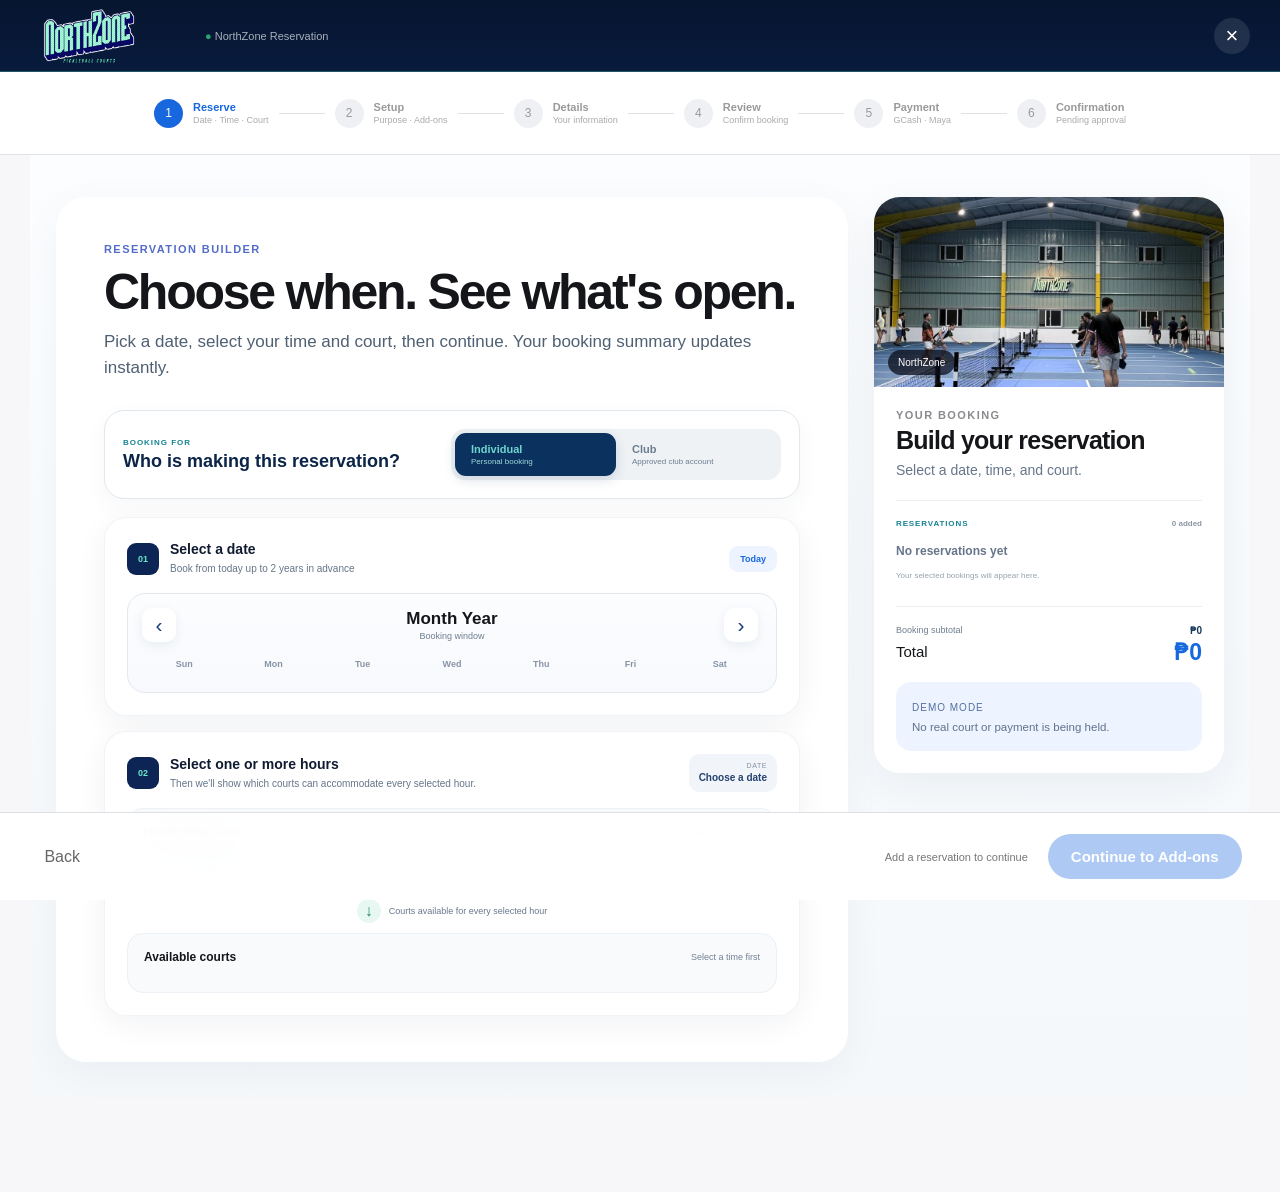
==== commit 518629bf: "Add files via upload" ====
--- a/booking.html
+++ b/booking.html
@@ -7,215 +7,526 @@
   <title>Reserve — NorthZone Pickleball Courts</title>
   <link rel="stylesheet" href="styles.css">
 </head>
-<body class="booking-page date-first-booking">
+<body class="booking-page seamless-booking-page">
 <header class="booking-topbar premium-booking-topbar">
   <a class="booking-logo" href="index.html"><img src="assets/northzone-logo-official.png" alt="NorthZone"></a>
-  <div class="secure-label"><span>●</span> Secure booking preview</div>
-  <a class="close-flow" href="index.html">×</a>
+  <div class="secure-label"><span>●</span> NorthZone Reservation</div>
+  <a class="booking-club-portal hidden" id="bookingClubPortal" href="club-portal.html">Club Portal</a><div class="cx-profile-slot booking-profile-slot" aria-label="Account"></div><a class="close-flow" href="index.html" aria-label="Close booking">×</a>
 </header>
 
-<div class="booking-progress-wrap">
+<div class="booking-progress-wrap seamless-progress-wrap">
   <div class="booking-progress booking-progress-6">
-    <button class="progress-item active" data-jump="1"><i>1</i><span><b>Date & Time</b><small>When you want to play</small></span></button>
+    <button class="progress-item active" data-jump="1"><i>1</i><span><b>Reserve</b><small>Date · Time · Court</small></span></button>
     <div class="progress-rule"></div>
-    <button class="progress-item" data-jump="2"><i>2</i><span><b>Available Courts</b><small>Choose one or more</small></span></button>
+    <button class="progress-item" data-jump="2"><i>2</i><span><b>Setup</b><small>Purpose · Add-ons</small></span></button>
     <div class="progress-rule"></div>
-    <button class="progress-item" data-jump="3"><i>3</i><span><b>Booking Type</b><small>Play, coaching, event</small></span></button>
+    <button class="progress-item" data-jump="3"><i>3</i><span><b>Details</b><small>Your information</small></span></button>
     <div class="progress-rule"></div>
-    <button class="progress-item" data-jump="4"><i>4</i><span><b>Add-ons</b><small>Equipment</small></span></button>
+    <button class="progress-item" data-jump="4"><i>4</i><span><b>Review</b><small>Confirm booking</small></span></button>
     <div class="progress-rule"></div>
-    <button class="progress-item" data-jump="5"><i>5</i><span><b>Your Details</b><small>Contact information</small></span></button>
+    <button class="progress-item" data-jump="5"><i>5</i><span><b>Payment</b><small>GCash · Maya</small></span></button>
     <div class="progress-rule"></div>
-    <button class="progress-item" data-jump="6"><i>6</i><span><b>Payment</b><small>Review & pay</small></span></button>
+    <button class="progress-item" data-jump="6"><i>6</i><span><b>Confirmation</b><small>Pending approval</small></span></button>
   </div>
 </div>
 
-<main class="booking-layout">
+<main class="booking-layout seamless-booking-layout">
 <section class="flow-column">
 
-  <!-- STEP 1 -->
+  <!-- STEP 1 — EVERYTHING NEEDED TO BUILD RESERVATIONS -->
   <div class="flow-step active" data-step="1">
-    <div class="flow-kicker">STEP 1 OF 6</div>
-    <h1>When do you want to play?</h1>
-    <p class="flow-intro">Choose your date and time first. NorthZone will then show only the courts that are available for your selected schedule.</p>
-
-    <div class="date-carousel" id="dateCarousel"></div>
-
-    <div class="duration-row">
-      <div>
-        <span class="field-kicker">DURATION</span>
-        <h3>How long are you playing?</h3>
-      </div>
-      <div class="duration-pills" id="durationPills">
-        <button data-duration="1" class="active">1 hr</button>
-        <button data-duration="2">2 hrs</button>
-        <button data-duration="3">3 hrs</button>
-      </div>
-    </div>
-
-    <div class="time-head"><h3>Start time</h3><span id="availabilityLabel">Select a date</span></div>
-    <div class="time-grid" id="timeGrid"></div>
-    <div class="availability-legend"><span><i class="lg-available"></i>Available start time</span><span><i class="lg-selected"></i>Selected</span><span><i class="lg-booked"></i>Unavailable</span></div>
-  </div>
-
-  <!-- STEP 2 -->
-  <div class="flow-step" data-step="2">
+    <div class="flow-kicker">RESERVATION BUILDER</div>
+    <h1>Choose when. See what's open.</h1>
+    <p class="flow-intro">Pick a date, select your time and court, then continue. Your booking summary updates instantly.</p>
+
+    <section class="booking-context-shell">
+      <div class="booking-context-head">
+        <div><span>BOOKING FOR</span><h2>Who is making this reservation?</h2></div>
+        <div class="booking-context-switch" role="group" aria-label="Booking type">
+          <button type="button" class="active" data-booking-context="individual"><strong>Individual</strong><small>Personal booking</small></button>
+          <button type="button" data-booking-context="club"><strong>Club</strong><small>Approved club account</small></button>
+        </div>
+      </div>
+
+      <div class="club-access-gate hidden" id="clubAccessGate">
+        <div class="club-access-copy">
+          <span>CLUB ACCESS</span><h3>Sign in to your Club.</h3>
+          <p>Approved club representatives can access their club booking profile and applicable private pricing. Club rates are not shown until the account is verified.</p>
+        </div>
+        <form class="club-signin-form" id="clubBookingSignInForm">
+          <label><span>Email</span><input id="clubBookingEmail" type="email" autocomplete="username" required placeholder="Authorized representative email"></label>
+          <label><span>Password</span><input id="clubBookingPassword" type="password" autocomplete="current-password" required placeholder="Club account password"></label>
+          <button type="submit">Sign In to Club</button>
+          <small id="clubBookingSignInMessage"></small>
+        </form>
+        <div class="club-register-prompt"><span>Club not listed yet?</span><a href="club-register.html">Register a Club →</a><small>Registration is subject to NorthZone Admin approval before club booking access is activated.</small></div>
+      </div>
+
+      <div class="club-verified-banner hidden" id="clubVerifiedBanner">
+        <div class="club-verified-icon">✓</div>
+        <div class="club-verified-copy"><span>APPROVED CLUB</span><strong id="bookingClubName">Club</strong><small id="bookingClubMeta">Club account verified</small></div>
+        <div class="club-verified-actions"><a href="club-portal.html">Club Profile</a><button type="button" id="clubBookingSignOut">Sign Out</button></div>
+      </div>
+    </section>
+
+    <section class="reservation-builder-shell" id="reservationBuilderShell">
+      <div class="builder-section calendar-section">
+        <div class="builder-section-head">
+          <div><span>01</span><div><strong>Select a date</strong><small>Book from today up to 2 years in advance</small></div></div>
+          <button class="today-button" id="calendarToday">Today</button>
+        </div>
+
+        <div class="calendar-card">
+          <div class="calendar-nav">
+            <button id="calendarPrev" aria-label="Previous month">‹</button>
+            <div>
+              <strong id="calendarMonthLabel">Month Year</strong>
+              <small id="calendarRangeLabel">Booking window</small>
+            </div>
+            <button id="calendarNext" aria-label="Next month">›</button>
+          </div>
+          <div class="calendar-weekdays">
+            <span>Sun</span><span>Mon</span><span>Tue</span><span>Wed</span><span>Thu</span><span>Fri</span><span>Sat</span>
+          </div>
+          <div class="calendar-days" id="calendarDays"></div>
+        </div>
+      </div>
+
+      <div class="builder-section availability-builder-section">
+        <div class="builder-section-head">
+          <div><span>02</span><div><strong id="availabilityHeading">Select one or more hours</strong><small id="availabilitySubheading">Then we'll show which courts can accommodate every selected hour.</small></div></div>
+          <div class="selected-date-chip"><span>DATE</span><strong id="selectedDateChip">Choose a date</strong></div>
+        </div>
+
+        <!-- BY TIME -->
+        <div id="timeFirstBuilder">
+          <div class="selection-block">
+            <div class="selection-block-head"><strong>Hourly time slots</strong><span>Multiple selection allowed</span></div>
+            <div class="time-grid seamless-time-grid" id="timeGridByTime"></div>
+            <div class="slot-legend"><span><i class="slot-open"></i>Available</span><span><i class="slot-selected"></i>Selected</span><span><i class="slot-unavailable"></i>Unavailable</span></div>
+          </div>
+
+          <div class="builder-arrow"><span>↓</span><small>Courts available for every selected hour</small></div>
+
+          <div class="selection-block">
+            <div class="selection-block-head"><strong>Available courts</strong><span id="courtAvailabilityCount">Select a time first</span></div>
+            <div class="court-option-grid seamless-court-grid" id="courtGridByTime"></div>
+          </div>
+        </div>
+</div>
+    </section>
+
+
+  </div>
+
+  <!-- STEP 2 — BOOKING PURPOSE -->
+  <div class="flow-step purpose-step" data-step="2">
     <div class="flow-kicker">STEP 2 OF 6</div>
-    <h1>Choose your courts.</h1>
-    <p class="flow-intro">Availability is based on <strong id="courtAvailabilityDate">your selected schedule</strong>. Unavailable courts remain visible but cannot be selected.</p>
-
-    <div class="court-availability-summary">
-      <div><span>YOUR SCHEDULE</span><strong id="availabilitySchedule">—</strong></div>
-      <div><span>AVAILABLE</span><strong id="availableCourtCount">0 of 5 courts</strong></div>
-      <button id="selectAllAvailable">Select all available</button>
-    </div>
-
-    <div class="court-option-grid availability-court-grid" id="courtOptions"></div>
-
-    <div class="selection-summary-banner">
-      <div><span>SELECTED</span><strong id="courtSelectionCount">0 courts</strong></div>
-      <p>Booking for a group? You can reserve multiple available courts in one transaction.</p>
-    </div>
-  </div>
-
-  <!-- STEP 3 -->
+    <h1>Customize your booking.</h1>
+    <p class="flow-intro">Choose how you'll use the court, then add any equipment or training options you need.</p>
+
+    <div class="setup-section-label">
+      <span>BOOKING PURPOSE</span>
+      <small>Choose one</small>
+    </div>
+
+    <div class="purpose-grid individual-purpose-grid" id="individualPurposeGrid">
+      <button class="purpose-card" data-purpose="Casual Play" data-purpose-context="individual" type="button">
+        <span>CASUAL PLAY</span>
+        <strong>Just play.</strong>
+        <small>Court time with friends, partners, or your regular group.</small>
+        <b>✓</b>
+      </button>
+      <button class="purpose-card" data-purpose="Training" data-purpose-context="individual" type="button">
+        <span>TRAINING</span>
+        <strong>Work on your game.</strong>
+        <small>Practice independently or book a NorthZone coach through the system.</small>
+        <b>✓</b>
+      </button>
+      <button class="purpose-card" data-purpose="Event / Tournament" data-purpose-context="individual" type="button">
+        <span>EVENT / TOURNAMENT</span>
+        <strong>Organized play.</strong>
+        <small>Reserve courts for an event, mini-tournament, or organized competition.</small>
+        <b>✓</b>
+      </button>
+    </div>
+
+    <div class="purpose-grid club-purpose-grid hidden" id="clubPurposeGrid">
+      <button class="purpose-card" data-purpose="Club Open Play" data-purpose-context="club" type="button"><span>CLUB OPEN PLAY</span><strong>Run club play.</strong><small>Scheduled open play for club members and invited players.</small><b>✓</b></button>
+      <button class="purpose-card" data-purpose="Club Training / Drills" data-purpose-context="club" type="button"><span>TRAINING / DRILLS</span><strong>Develop the club.</strong><small>Structured drills, coached training, or focused practice sessions.</small><b>✓</b></button>
+      <button class="purpose-card" data-purpose="Internal Matches" data-purpose-context="club" type="button"><span>INTERNAL MATCHES</span><strong>Club competition.</strong><small>Internal matches, challenge games, or scheduled club fixtures.</small><b>✓</b></button>
+      <button class="purpose-card" data-purpose="League / Ladder" data-purpose-context="club" type="button"><span>LEAGUE / LADDER</span><strong>Organized standings.</strong><small>League nights, ladders, rankings, and recurring competitive play.</small><b>✓</b></button>
+      <button class="purpose-card" data-purpose="Tournament / Competition" data-purpose-context="club" type="button"><span>TOURNAMENT</span><strong>Run a competition.</strong><small>Club tournament, mini-event, or organized competition.</small><b>✓</b></button>
+      <button class="purpose-card" data-purpose="Club Social / Gathering" data-purpose-context="club" type="button"><span>CLUB SOCIAL</span><strong>Play together.</strong><small>Social sessions, gatherings, or community activities.</small><b>✓</b></button>
+      <button class="purpose-card" data-purpose="Other Club Activity" data-purpose-context="club" type="button"><span>OTHER CLUB ACTIVITY</span><strong>Something different.</strong><small>Use this for another approved club activity.</small><b>✓</b></button>
+    </div>
+
+    <section class="club-booking-meta hidden" id="clubBookingMeta">
+      <div><span>CLUB SESSION</span><h2>Help NorthZone prepare.</h2><p>These details are attached to the club reservation and visible to NorthZone operations.</p></div>
+      <label><span>Estimated players</span><input id="clubExpectedPlayers" type="number" min="1" max="250" inputmode="numeric" placeholder="e.g. 24"><small>Required for club bookings.</small></label>
+    </section>
+
+    <section class="training-mode-panel hidden" id="trainingModePanel">
+      <div class="training-panel-head">
+        <span>TRAINING SETUP</span>
+        <h2>How would you like to train?</h2>
+      </div>
+      <div class="training-mode-grid">
+        <button type="button" class="training-mode-card" data-training-mode="Self-Guided Practice">
+          <span>SELF-GUIDED</span><strong>Self-Guided Practice</strong>
+          <small>Practice independently. You can add a ball machine or paddles below.</small><b>✓</b>
+        </button>
+        <button type="button" class="training-mode-card" data-training-mode="Train with a Coach">
+          <span>COACHED</span><strong>Train with a Coach</strong>
+          <small>Tell us your goals, then choose a recommended available coach and book through NorthZone.</small><b>✓</b>
+        </button>
+      </div>
+    </section>
+
+    <section class="coaching-brief-panel hidden" id="coachingBriefPanel">
+      <section class="coaching-participants-section">
+        <div class="coaching-participants-copy">
+          <span>SESSION SIZE</span>
+          <h2>How many players are training?</h2>
+          <p>Enter the total number of players joining this coaching session.</p>
+        </div>
+        <div class="coaching-participants-control" aria-label="Number of players training">
+          <button type="button" id="coachingStudentsMinus" aria-label="Remove one player">−</button>
+          <div>
+            <input id="coachingStudentsCount" type="number" min="1" step="1" value="1" inputmode="numeric" aria-label="Players training">
+            <span id="coachingStudentsLabel">player</span>
+          </div>
+          <button type="button" id="coachingStudentsPlus" aria-label="Add one player">+</button>
+        </div>
+      </section>
+
+      <div class="coaching-group-note" id="coachingGroupNote">
+        Training priorities below apply to the coaching session as a group.
+      </div>
+
+      <div class="coaching-brief-head">
+        <div><span>COACHING GOALS</span><h2>What would you like to focus on?</h2></div>
+        <div class="priority-counter" id="priorityCounter"><strong>0</strong><span>/ 3 selected</span></div>
+      </div>
+      <p class="coaching-helper">Choose your top <strong>1–3 priorities</strong>. Qourts will use these goals to surface the most relevant available coaches.</p>
+
+      <div class="training-goals-grid" id="trainingGoalsGrid">
+        <button type="button" class="training-goal" data-goal="Dinking"><span>Dinking</span><b>✓</b></button>
+<button type="button" class="training-goal" data-goal="Serve"><span>Serve</span><b>✓</b></button>
+<button type="button" class="training-goal" data-goal="Return of Serve"><span>Return of Serve</span><b>✓</b></button>
+<button type="button" class="training-goal" data-goal="Drives"><span>Drives</span><b>✓</b></button>
+<button type="button" class="training-goal" data-goal="Drops / Third-Shot Drops"><span>Drops / Third-Shot Drops</span><b>✓</b></button>
+<button type="button" class="training-goal" data-goal="Resets"><span>Resets</span><b>✓</b></button>
+<button type="button" class="training-goal" data-goal="Lobs"><span>Lobs</span><b>✓</b></button>
+<button type="button" class="training-goal" data-goal="Volleys / Hand Speed"><span>Volleys / Hand Speed</span><b>✓</b></button>
+<button type="button" class="training-goal" data-goal="Transition Zone"><span>Transition Zone</span><b>✓</b></button>
+<button type="button" class="training-goal" data-goal="Defense"><span>Defense</span><b>✓</b></button>
+<button type="button" class="training-goal" data-goal="Footwork / Movement"><span>Footwork / Movement</span><b>✓</b></button>
+<button type="button" class="training-goal" data-goal="Court Positioning"><span>Court Positioning</span><b>✓</b></button>
+<button type="button" class="training-goal" data-goal="Doubles Strategy"><span>Doubles Strategy</span><b>✓</b></button>
+<button type="button" class="training-goal" data-goal="Shot Selection / Decision Making"><span>Shot Selection / Decision Making</span><b>✓</b></button>
+<button type="button" class="training-goal" data-goal="Consistency"><span>Consistency</span><b>✓</b></button>
+<button type="button" class="training-goal" data-goal="Match / Tournament Preparation"><span>Match / Tournament Preparation</span><b>✓</b></button>
+<button type="button" class="training-goal" data-goal="Other"><span>Other</span><b>✓</b></button>
+      </div>
+
+      <label class="other-goal-field hidden" id="otherGoalField">
+        <span>Other focus area</span>
+        <input id="otherGoalInput" maxlength="100" placeholder="What else would you like to work on?">
+      </label>
+
+      <section class="coaching-time-section" id="coachingTimeSection">
+        <div class="coaching-time-head">
+          <div>
+            <span>COACHING TIME</span>
+            <h2>When do you need a coach?</h2>
+            <p>Select one or more consecutive time slots from your court reservation. Your coaching duration is calculated automatically.</p>
+          </div>
+          <div class="coaching-time-booking" id="coachingParentSchedule">Court schedule</div>
+        </div>
+
+        <div class="coaching-time-grid" id="coachingTimeGrid"></div>
+
+        <div class="coaching-time-summary hidden" id="coachingTimeSummary">
+          <span>COACHING SESSION</span>
+          <strong id="coachingTimeSummaryValue">—</strong>
+          <small id="coachingCourtSummary">Court assigned automatically</small>
+        </div>
+      </section>
+
+      <div class="coach-match-head">
+        <div>
+          <span>CHOOSE YOUR COACH</span>
+          <h2>Recommended for your goals and time.</h2>
+          <p>Only coaches who can support your selected coaching hours can be booked for this session.</p>
+        </div>
+      </div>
+
+      <div class="coach-recommendation-list" id="coachRecommendationList"></div>
+
+      <label class="coaching-notes-field">
+        <span>Coaching Notes / Special Requests <em>Optional</em></span>
+        <textarea id="coachingNotes" maxlength="600" placeholder="Tell your coach about specific shots, situations, weaknesses, goals, or anything you'd like to focus on during the session."></textarea>
+        <small>Shared with the selected coach as part of the session brief. No direct coach contact is provided.</small>
+      </label>
+    </section>
+
+    <div class="purpose-helper">Your setup helps NorthZone prepare the right court experience before you continue.</div>
+
+    <section class="setup-addons-section" id="setupAddonsSection">
+      <div class="setup-section-head">
+        <div>
+          <span>OPTIONAL ADD-ONS</span>
+          <h2>Add what you need.</h2>
+          <p>Equipment is optional. Your running total updates instantly as you make changes.</p>
+        </div>
+      </div>
+      <div class="addon-stack">
+      <article class="addon-premium paddle-rental-card">
+        <div class="addon-product-image"><img src="assets/paddle-rental.png" alt="Pickleball paddle rental"></div>
+        <div class="addon-copy"><span class="addon-type">PADDLE RENTAL</span><h3>Standard Paddle</h3><p>Paddle rental · rate shown for static preview.</p><small>10 available</small></div>
+        <div class="qty-control"><button id="paddleMinus">−</button><strong id="paddleCount">0</strong><button id="paddlePlus">+</button></div>
+      </article>
+      <article class="addon-premium" id="machineAddonCard">
+        <div class="addon-icon machine-icon"><img src="assets/ball-machine-vector.png" alt="Ball Machine"></div>
+        <div class="addon-copy">
+          <span class="addon-type">TRAINING</span><h3>Ball Machine</h3>
+          <p>Ball machine rental · rate shown for static preview.</p>
+          <small id="machineAvailabilityStatus" class="machine-availability-status">Checking availability…</small>
+          <div id="machineNextAvailability" class="machine-next-availability hidden"></div>
+        </div>
+        <div id="machineControl" class="machine-control" aria-live="polite"></div>
+      </article>
+    </div>
+    </section>
+  </div>
+
+  <!-- STEP 3 — DETAILS -->
   <div class="flow-step" data-step="3">
     <div class="flow-kicker">STEP 3 OF 6</div>
-    <h1>What type of booking is this?</h1>
-    <p class="flow-intro">Choose the option that best describes your reservation.</p>
-
-    <div class="booking-mode-grid three-mode-grid">
-      <button class="mode-card selected" data-mode="court">
-        <div class="mode-image"><img src="assets/court-1.webp" alt="Court booking"></div>
-        <div class="mode-copy"><span class="mode-kicker">PLAY</span><h3>Court Booking</h3><p>Casual play, practice, or regular group booking.</p></div>
-        <b>✓</b>
-      </button>
-
-      <button class="mode-card coaching-mode-card" data-mode="coaching">
-        <div class="mode-image coach-image"><img src="assets/coach-raf.webp" alt="Coach Raf"></div>
-        <div class="mode-copy"><span class="mode-kicker">TRAIN</span><h3>Coaching with Coach Raf</h3><p>Book a guided coaching session with Coach Raf.</p></div>
-        <b></b>
-      </button>
-
-      <button class="mode-card" data-mode="event">
-        <div class="mode-image"><img src="assets/court-5.webp" alt="Event or group booking"></div>
-        <div class="mode-copy"><span class="mode-kicker">GROUP</span><h3>Event / Group Booking</h3><p>Corporate play, clinics, celebrations, or larger groups.</p></div>
-        <b></b>
-      </button>
-    </div>
-
-    <div class="coaching-options hidden" id="coachingOptions">
-      <div class="coach-selected-card">
-        <img src="assets/coach-raf.webp" alt="Coach Raf">
-        <div><span>YOUR COACH</span><h3>Coach Raf</h3><p>NorthZone coaching session</p></div>
-        <strong>Selected</strong>
-      </div>
-      <div class="session-type-grid" id="sessionTypes">
-        <button class="session-type selected" data-session="Private 1-on-1" data-price="900"><span>PRIVATE</span><strong>1-on-1 Coaching</strong><small>₱900 / hour</small><b>✓</b></button>
-        <button class="session-type" data-session="Semi-private" data-price="1200"><span>PAIR</span><strong>Semi-private</strong><small>₱1,200 / hour · up to 2 players</small><b></b></button>
-        <button class="session-type" data-session="Small Group" data-price="1600"><span>GROUP</span><strong>Small Group</strong><small>₱1,600 / hour · up to 4 players</small><b></b></button>
-      </div>
-    </div>
-
-    <div class="group-booking-note hidden" id="groupBookingNote">
-      <strong>Large booking approval</strong>
-      <p>Reservations involving 3 or more courts may be submitted as a booking request for NorthZone staff confirmation before final approval.</p>
-    </div>
-  </div>
-
-  <!-- STEP 4 -->
-  <div class="flow-step" data-step="4">
-    <div class="flow-kicker">STEP 4 OF 6</div>
-    <h1>Add what you need.</h1>
-    <p class="flow-intro">Equipment is optional and will be included in the same reservation.</p>
-    <div class="addon-stack">
-      <article class="addon-premium paddle-rental-card">
-        <div class="addon-product-image"><img src="assets/paddle-rental.png" alt="Pickleball paddle rental"></div>
-        <div class="addon-copy"><span class="addon-type">PADDLE RENTAL</span><h3>Standard Paddle</h3><p>Sample rate: ₱100 per paddle.</p><small>10 available</small></div>
-        <div class="qty-control"><button id="paddleMinus">−</button><strong id="paddleCount">0</strong><button id="paddlePlus">+</button></div>
-      </article>
-      <article class="addon-premium">
-        <div class="addon-icon machine-icon"><span>●</span></div>
-        <div class="addon-copy"><span class="addon-type">TRAINING</span><h3>Ball Machine</h3><p>Sample rate: ₱300 per reserved hour.</p><small>1 available</small></div>
-        <label class="ios-switch"><input type="checkbox" id="machineToggle"><span></span></label>
-      </article>
-    </div>
-  </div>
-
-  <!-- STEP 5 -->
-  <div class="flow-step" data-step="5">
-    <div class="flow-kicker">STEP 5 OF 6</div>
-    <h1>Your details.</h1>
-    <p class="flow-intro">Enter the contact information NorthZone will use for your reservation and confirmation.</p>
+    <h1>Your booking details.</h1>
+    <p class="flow-intro">NorthZone will use these details for payment verification and booking confirmation.</p>
+
+    <div class="club-details-account hidden" id="clubDetailsAccount">
+      <div><span>CLUB ACCOUNT</span><strong id="detailsClubName">Club</strong><small id="detailsClubRepresentative">Authorized representative</small></div>
+      <a href="club-portal.html">Open Club Profile</a>
+    </div>
+
+    <div class="details-purpose-banner">
+      <div><span>BOOKING PURPOSE</span><strong id="detailsPurposeText">—</strong></div>
+      <button type="button" id="editPurposeButton">Change</button>
+    </div>
+
     <form id="detailsForm" class="premium-form">
       <label class="full"><span>Full name</span><input name="name" required placeholder="e.g. Juan Dela Cruz"></label>
       <label><span>Mobile number</span><input name="mobile" required inputmode="tel" placeholder="09XX XXX XXXX"></label>
       <label><span>Email</span><input name="email" required type="email" placeholder="you@example.com"></label>
-      <label><span>Number of players</span><select name="players"><option>1 player</option><option>2 players</option><option selected>4 players</option><option>6 players</option><option>8 players</option><option>12 players</option><option>16+ players</option></select></label>
-      <label><span>Purpose</span><select name="purpose"><option>Casual Play</option><option>Training</option><option>Corporate / Group</option><option>Clinic / Event</option><option>Other</option></select></label>
-      <label class="full"><span>Notes <em>Optional</em></span><textarea name="notes" placeholder="Anything NorthZone should know?"></textarea></label>
-      <label class="full consent-row"><input type="checkbox" required checked><span>I agree to the sample NorthZone booking and cancellation policy.</span></label>
+      <label class="full"><span>Booking name <em>Optional</em></span><input name="bookingName" placeholder="e.g. Friday Night Pickleball"></label>
+      <label class="full"><span>General Booking Notes <em>Optional</em></span><textarea name="notes" placeholder="Anything else NorthZone should know about the reservation?"></textarea></label>
+      <label class="full consent-row">
+        <input type="checkbox" id="bookingPolicyConsent" required checked>
+        <span>
+          I agree to the NorthZone
+          <button type="button" class="policy-inline-link" data-open-policy="booking">Booking Policy</button>
+          and
+          <button type="button" class="policy-inline-link" data-open-policy="cancellation">Cancellation Policy</button>.
+        </span>
+      </label>
     </form>
   </div>
 
-  <!-- STEP 6 -->
-  <div class="flow-step" data-step="6">
-    <div class="flow-kicker">STEP 6 OF 6</div>
-    <h1>Review and pay.</h1>
-    <p class="flow-intro">Review your reservation and choose a payment method. This prototype does not process a real transaction.</p>
-    <div class="payment-layout">
+  <!-- STEP 4 — REVIEW -->
+  <div class="flow-step" data-step="4">
+    <div class="flow-kicker">STEP 4 OF 6</div>
+    <h1>Review everything.</h1>
+    <p class="flow-intro">Confirm the court reservation, purpose, coaching session, equipment, and customer details before payment.</p>
+
+    <div class="review-v2-grid">
+      <section class="review-v2-card review-reservation-card">
+        <div class="review-v2-card-head">
+          <div><span>RESERVATION</span><h2>Your court booking</h2></div>
+          <button type="button" class="review-edit-link" data-review-edit="1">Edit</button>
+        </div>
+        <div id="reviewBookingList" class="review-reservation-list"></div>
+      </section>
+
+      <section class="review-v2-card review-session-card" id="reviewSessionCard">
+        <div class="review-v2-card-head">
+          <div><span>SESSION</span><h2>Booking setup</h2></div>
+          <button type="button" class="review-edit-link" data-review-edit="2">Edit</button>
+        </div>
+        <div id="reviewSession" class="review-detail-list"></div>
+      </section>
+
+      <section class="review-v2-card review-customer-card-v2">
+        <div class="review-v2-card-head">
+          <div><span>CUSTOMER</span><h2>Your details</h2></div>
+          <button type="button" class="review-edit-link" data-review-edit="3">Edit</button>
+        </div>
+        <div id="reviewCustomer" class="review-detail-list review-customer-grid"></div>
+      </section>
+
+      <section class="review-v2-card review-addons-card" id="reviewAddonsCard">
+        <div class="review-v2-card-head">
+          <div><span>ADD-ONS</span><h2>Equipment & coaching</h2></div>
+          <button type="button" class="review-edit-link" data-review-edit="2">Edit</button>
+        </div>
+        <div id="reviewAddons" class="review-detail-list"></div>
+      </section>
+    </div>
+
+    <section class="checkout-savings-card" id="checkoutSavingsCard">
+      <div class="checkout-savings-head">
+        <div><span>SAVINGS & CREDITS</span><h2>Choose one benefit to apply.</h2><p>Like a checkout voucher, only one membership benefit, wallet credit, or eligible club special rate can be used per booking.</p></div>
+        <a href="membership.html">Membership</a>
+      </div>
+      <div id="checkoutSavingsAccount" class="checkout-savings-account"></div>
+      <div id="checkoutSavingsOptions" class="checkout-savings-options"></div>
+      <div id="checkoutSavingsMessage" class="checkout-savings-message"></div>
+    </section>
+
+    <section class="review-price-summary">
+      <div class="review-price-row">
+        <span>Booking subtotal</span>
+        <strong id="reviewBookingSubtotal">₱0</strong>
+      </div>
+      <div class="review-price-row">
+        <span>Add-ons / Coaching</span>
+        <strong id="reviewAddonSubtotal">₱0</strong>
+      </div>
+      <div class="review-price-row review-savings-row hidden" id="reviewSavingsRow">
+        <span id="reviewSavingsLabel">Savings / Credits</span>
+        <strong id="reviewSavingsAmount">−₱0</strong>
+      </div>
+      <div class="review-price-total">
+        <div><span>TOTAL</span><small>Amount due before confirmation</small></div>
+        <strong id="reviewTotal">₱0</strong>
+      </div>
+    </section>
+  </div>
+
+  <!-- STEP 5 — PAYMENT -->
+  <div class="flow-step" data-step="5">
+    <div class="flow-kicker">STEP 5 OF 6</div>
+    <h1>Choose payment method.</h1>
+    <p class="flow-intro">Select GCash or Maya. Demo QR codes are shown until NorthZone's official merchant QR codes are supplied.</p>
+    <div id="coveredByBenefitsCard" class="covered-by-benefits-card hidden"><div class="covered-benefit-icon">✓</div><div><span>NO EXTERNAL PAYMENT DUE</span><strong>Your selected benefit covers the full booking amount.</strong><p>The benefit or wallet credit is consumed only when NorthZone confirms the booking.</p></div></div>
+    <div id="externalPaymentSection">
+    <div class="wallet-grid">
+      <button class="wallet-card selected" data-wallet="GCash"><i class="payment-logo gcash">G</i><div><strong>GCash</strong><span>Pay using GCash</span></div><b>✓</b></button>
+      <button class="wallet-card" data-wallet="Maya"><i class="payment-logo maya">M</i><div><strong>Maya</strong><span>Pay using Maya</span></div><b></b></button>
+    </div>
+    <div class="qr-payment-card">
+      <div class="qr-side"><span class="qr-kicker" id="qrWalletLabel">GCASH PAYMENT</span><img id="paymentQR" src="assets/gcash-demo-qr.png" alt="Demo GCash QR code"><small>Demo QR only — not a real payment destination.</small></div>
+      <div class="payment-instructions">
+        <span class="payment-step-kicker">AMOUNT TO PAY</span><strong id="paymentAmount">₱0</strong>
+        <ol><li>Open <b id="walletInstructionName">GCash</b>.</li><li>Scan the QR code.</li><li>Pay the exact amount shown.</li><li>Enter the payment reference and attach proof.</li></ol>
+        <label class="payment-reference-field"><span>Payment reference number</span><input id="paymentReference" placeholder="Enter reference number"></label>
+        <label class="payment-proof-field"><span>Upload payment screenshot</span><input id="paymentProof" type="file" accept="image/*"><small id="paymentProofName">No file selected</small></label>
+      </div>
+    </div>
+    </div>
+  </div>
+
+  <!-- STEP 6 — CONFIRMATION -->
+  <div class="flow-step confirmation-step" data-step="6">
+    <div class="success-ring pending-ring">✓</div>
+    <div class="flow-kicker">BOOKING REQUEST SUBMITTED</div>
+    <h1>NorthZone will verify your payment.</h1>
+    <p class="flow-intro">Your booking remains pending until payment is verified and the reservation is confirmed by NorthZone.</p>
+    <div class="confirmation-ticket" id="confirmationTicket"></div>
+    <div class="pending-confirmation-note"><strong>Status: Pending Confirmation</strong><span>In production, this request appears in the admin approval queue. Once confirmed, the customer receives an email confirmation.</span></div>
+    <div class="confirm-actions"><a class="pill primary big" href="index.html">Back to NorthZone</a><button class="pill secondary big" id="startAgain">Start another booking</button></div>
+  </div>
+
+  <div class="policy-modal hidden" id="policyModal" role="dialog" aria-modal="true" aria-labelledby="policyModalTitle">
+    <div class="policy-modal-backdrop" data-close-policy></div>
+    <article class="policy-modal-dialog">
+      <button type="button" class="policy-modal-close" data-close-policy aria-label="Close policy">×</button>
+      <div class="policy-modal-head">
+        <span>NORTHZONE POLICY</span>
+        <h2 id="policyModalTitle">Policy</h2>
+        <p id="policyModalIntro"></p>
+      </div>
+      <div class="policy-modal-body" id="policyModalBody"></div>
+      <div class="policy-modal-note">
+        <strong>Preview policy</strong>
+        <span>These terms are provided as part of the current booking-system preview and should be replaced with NorthZone's approved final policies before production launch.</span>
+      </div>
+      <div class="policy-modal-footer">
+        <button type="button" class="policy-modal-done" data-close-policy>Done</button>
+      </div>
+    </article>
+  </div>
+
+  <div class="coach-profile-modal hidden" id="coachProfileModal" role="dialog" aria-modal="true" aria-labelledby="coachProfileName">
+    <div class="coach-profile-backdrop" data-close-coach-profile></div>
+    <article class="coach-profile-dialog">
+      <button type="button" class="coach-profile-close" data-close-coach-profile aria-label="Close coach profile">×</button>
+      <div id="coachProfileContent"></div>
+    </article>
+  </div>
+</section>
+
+<aside class="sticky-summary booking-cart-summary">
+  <div class="summary-image-wrap"><img id="summaryImage" src="assets/court-1.webp" alt=""><div class="summary-image-tag">NorthZone</div></div>
+  <div class="summary-content">
+    <div class="summary-running-head">
       <div>
-        <h3 class="subheading">Payment method</h3>
-        <div class="payment-methods">
-          <label class="payment-card selected"><input type="radio" name="payment" value="GCash" checked><i class="payment-logo gcash">G</i><div><strong>GCash</strong><span>Pay with your GCash wallet</span></div><b>✓</b></label>
-          <label class="payment-card"><input type="radio" name="payment" value="Maya"><i class="payment-logo maya">M</i><div><strong>Maya</strong><span>Pay with your Maya wallet</span></div><b></b></label>
-          <label class="payment-card"><input type="radio" name="payment" value="Pay at Venue"><i class="payment-logo cash">₱</i><div><strong>Pay at Venue</strong><span>Pay at NorthZone front desk</span></div><b></b></label>
-        </div>
-      </div>
-      <div class="checkout-card">
-        <span class="checkout-label">ORDER SUMMARY</span>
-        <div id="checkoutItems"></div>
-        <div class="checkout-total"><span>Total</span><strong id="checkoutTotal">₱0</strong></div>
-        <div class="payment-security">🔒 Demo only. No payment is collected.</div>
-      </div>
-    </div>
-  </div>
-
-  <!-- confirmation -->
-  <div class="flow-step confirmation-step" data-step="7">
-    <div class="success-ring">✓</div>
-    <div class="flow-kicker" id="confirmationKicker">BOOKING PREVIEW COMPLETE</div>
-    <h1 id="confirmationTitle">You're all set.</h1>
-    <p class="flow-intro" id="confirmationCopy">This is a static preview. No real reservation or payment was created.</p>
-    <div class="confirmation-ticket" id="confirmationTicket"></div>
-    <div class="confirm-actions"><a class="pill primary big" href="index.html">Back to NorthZone</a><button class="pill secondary big" id="startAgain">Start another booking</button></div>
-  </div>
-
-</section>
-
-<aside class="sticky-summary">
-  <div class="summary-image-wrap">
-    <img id="summaryImage" src="assets/court-1.webp" alt="">
-    <div class="summary-image-tag" id="summaryTag">NorthZone</div>
-  </div>
-  <div class="summary-content">
-    <div class="summary-eyebrow">YOUR RESERVATION</div>
-    <h2 id="sumTitle">Choose your date & time</h2>
-    <p id="sumSubtitle">Availability will appear after you select a schedule.</p>
+        <div class="summary-eyebrow">YOUR BOOKING</div>
+        <h2 id="sumTitle">Build your reservation</h2>
+      </div>
+      <button type="button" class="summary-clear-booking hidden" id="summaryClearBooking">Clear all</button>
+    </div>
+
+    <div class="summary-club-account hidden" id="summaryClubAccount"><span>CLUB</span><strong id="summaryClubName">Club</strong><small id="summaryClubPricing">Club account verified</small></div>
+    <p id="sumSubtitle">Select a date, time, and court.</p>
+
+    <div class="summary-live-duration hidden" id="summaryLiveDuration">
+      <div class="summary-live-selection-row">
+        <span>SELECTED TIME</span>
+        <strong id="summaryLiveDurationValue">—</strong>
+      </div>
+      <div class="summary-live-selection-row hidden" id="summaryLiveCourts">
+        <span>SELECTED COURTS</span>
+        <strong id="summaryLiveCourtsValue">—</strong>
+      </div>
+    </div>
+
     <div class="summary-divider"></div>
-    <div class="summary-lines" id="summaryLines"><div><span>No selections yet</span><strong>—</strong></div></div>
+    <div class="summary-running-label">
+      <span>RESERVATIONS</span>
+      <small id="summaryReservationCount">0 added</small>
+    </div>
+    <div class="summary-lines summary-running-tab" id="summaryLines">
+      <div class="summary-empty-state"><span>No reservations yet</span><small>Your selected bookings will appear here.</small></div>
+    </div>
+
     <div class="summary-divider"></div>
+    <div class="summary-price-running">
+      <div><span>Booking subtotal</span><strong id="sumBookingSubtotal">₱0</strong></div>
+      <div id="sumAddonRow" class="hidden"><span>Add-ons / Coaching</span><strong id="sumAddonSubtotal">₱0</strong></div>
+    </div>
     <div class="summary-total"><span>Total</span><strong id="sumTotal">₱0</strong></div>
-    <div class="summary-hold"><span>DEMO MODE</span><p>No court, equipment, or payment is being held.</p></div>
+    <div class="summary-hold"><span>DEMO MODE</span><p>No real court or payment is being held.</p></div>
   </div>
 </aside>
 </main>
 
 <footer class="flow-footer">
   <button class="footer-back" id="backButton">Back</button>
-  <div class="footer-next"><span id="footerMessage">Choose a date and start time</span><button class="pill primary big" id="nextButton" disabled>Continue</button></div>
+  <div class="footer-next"><span id="footerMessage">Add a reservation to continue</span><button class="pill primary big" id="nextButton" disabled>Continue to Add-ons</button></div>
 </footer>
 <div class="toast" id="toast"></div>
-<script src="booking.js"></script>
+<script src="membership-public-snapshot.js?v=14.24.1"></script>
+<script src="integration-contract.js?v=14.24.3"></script>
+<script src="coach-review.js?v=14.23"></script>
+<script src="club-registry.js?v=14.24.3"></script>
+<script src="coach-registry.js?v=14.24"></script>
+<script src="equipment-registry.js?v=14.21.2"></script>
+<script src="membership-registry.js?v=14.24.1"></script>
+<script src="membership-profile.js?v=14.24.1"></script>
+<script src="booking.js?v=14.24"></script>
+<script src="account-header.js?v=14.24.3"></script>
 </body>
 </html>
--- a/styles.css
+++ b/styles.css
@@ -1,9 +1,9 @@
 :root{--navy:#202b73;--navy2:#111a49;--mint:#69efbd;--mint2:#a7f8da;--blue:#1768df;--text:#15161a;--muted:#707178;--bg:#f5f5f7;--line:#e2e3e7;--white:#fff;--shadow:0 28px 70px rgba(19,26,50,.10)}*{box-sizing:border-box}html{scroll-behavior:smooth}body{margin:0;font-family:-apple-system,BlinkMacSystemFont,"SF Pro Display","Segoe UI",Inter,Arial,sans-serif;color:var(--text);background:var(--bg);-webkit-font-smoothing:antialiased}button,input,select,textarea{font:inherit}a{text-decoration:none;color:inherit}button{cursor:pointer}.topbar{position:fixed;z-index:40;top:0;left:0;right:0;background:rgba(250,250,252,.86);backdrop-filter:blur(24px) saturate(160%);border-bottom:1px solid rgba(0,0,0,.07)}.topbar-inner{height:70px;max-width:1260px;margin:auto;padding:0 28px;display:flex;align-items:center;justify-content:space-between}.nz-brand{width:172px;height:48px;display:flex}.nz-brand img,.booking-logo img{width:100%;height:100%;object-fit:contain;object-position:left center}.main-nav{display:flex;gap:29px}.main-nav a,.plain-link{font-size:13px;color:#36373b}.nav-actions{display:flex;align-items:center;gap:16px}.pill{border:0;border-radius:999px;padding:11px 18px;font-size:14px;font-weight:650;display:inline-flex;align-items:center;justify-content:center}.pill.primary{background:var(--blue);color:#fff}.pill.light{background:#fff;color:#111}.pill.secondary{background:#eceef2;color:#25262a}.pill.big{padding:14px 23px;font-size:15px}.menu-button{display:none;border:0;background:transparent;font-size:22px}.mobile-nav{display:none}.premium-hero{height:min(900px,93vh);min-height:700px;position:relative;margin-top:70px;overflow:hidden;background:#101524}.hero-image{position:absolute;inset:0;width:100%;height:100%;object-fit:cover;object-position:center 52%;filter:saturate(.9) contrast(1.03)}.hero-overlay{position:absolute;inset:0;background:linear-gradient(90deg,rgba(7,10,25,.78) 0,rgba(7,10,25,.52) 37%,rgba(7,10,25,.05) 73%),linear-gradient(0deg,rgba(4,9,23,.52),transparent 38%)}.hero-copy{position:absolute;left:max(6vw,30px);top:48%;transform:translateY(-50%);color:#fff;max-width:760px}.hero-label,.section-kicker,.flow-kicker,.checkout-label,.summary-eyebrow{font-size:11px;font-weight:750;letter-spacing:.13em}.hero-label{color:var(--mint)}.hero-copy h1{font-size:clamp(64px,8.2vw,118px);line-height:.84;letter-spacing:-.068em;margin:17px 0 30px}.hero-copy p{font-size:20px;line-height:1.55;color:rgba(255,255,255,.76);max-width:560px}.hero-buttons{display:flex;align-items:center;gap:25px;margin-top:33px}.inline-link{color:var(--blue);font-weight:650;font-size:14px}.light-link{color:#fff}.inline-link span{font-size:20px;margin-left:4px}.hero-glass{position:absolute;left:0;right:0;bottom:0;display:grid;grid-template-columns:repeat(3,1fr);background:rgba(7,12,28,.58);backdrop-filter:blur(17px);color:#fff;border-top:1px solid rgba(255,255,255,.15);padding:22px max(6vw,30px)}.hero-glass div{display:flex;flex-direction:column;gap:3px;border-right:1px solid rgba(255,255,255,.16);padding-right:30px}.hero-glass div:last-child{border:0}.hero-glass strong{font-size:17px}.hero-glass span{font-size:11px;color:rgba(255,255,255,.57)}.section-lg{padding:150px 28px}.section-wide{max-width:1260px;margin:auto;padding:130px 28px}.statement{text-align:center;max-width:920px;margin:auto}.section-kicker{color:#4962bf}.statement h2,.section-title-row h2,.section-centered h2,.visit-content h2{font-size:clamp(47px,6vw,78px);line-height:.96;letter-spacing:-.058em;margin:14px 0 24px}.statement p{font-size:19px;line-height:1.65;color:var(--muted);max-width:760px;margin:0 auto 27px}.section-title-row{display:flex;align-items:flex-end;justify-content:space-between;gap:38px;margin-bottom:44px}.section-title-row h2{margin-bottom:0}.section-title-row>p{max-width:430px;color:#77787e;font-size:14px;line-height:1.55}.court-showcase{display:grid;grid-template-columns:repeat(2,1fr);gap:20px}.court-feature{height:440px;border-radius:30px;overflow:hidden;position:relative;background:#222;box-shadow:0 14px 45px rgba(10,20,40,.07)}.court-feature.wide-card{grid-column:1/-1;height:530px}.court-feature img{width:100%;height:100%;object-fit:cover;transition:.55s}.court-feature:hover img{transform:scale(1.025)}.court-gradient{position:absolute;inset:45% 0 0;background:linear-gradient(transparent,rgba(4,7,18,.72))}.court-caption{position:absolute;left:24px;right:24px;bottom:22px;color:#fff;display:grid;grid-template-columns:50px 1fr auto;align-items:end;gap:17px}.court-caption>span{font-size:42px;font-weight:650;letter-spacing:-.05em;color:var(--mint)}.court-caption h3{font-size:24px;margin:0 0 4px}.court-caption p{margin:0;color:rgba(255,255,255,.68);font-size:13px}.court-caption a{background:#fff;color:#16171b;border-radius:999px;padding:10px 15px;font-weight:650;font-size:13px}.section-centered{text-align:center}.experience-grid{display:grid;grid-template-columns:1.15fr .85fr;grid-template-rows:330px 330px;gap:20px;margin-top:53px}.experience-card{border-radius:30px;padding:35px;position:relative;overflow:hidden;box-shadow:0 12px 40px rgba(20,27,48,.055)}.experience-card.navy{grid-row:1/3;background:var(--navy2);color:#fff}.experience-card.mint{background:linear-gradient(135deg,#e7fff6,#ccfbe8)}.experience-card.white-card{background:#fff}.experience-card>span{font-size:11px;color:#526bc8;font-weight:700}.experience-card.navy>span{color:var(--mint)}.experience-card h3{font-size:41px;line-height:1.02;letter-spacing:-.045em;margin:17px 0 12px}.experience-card p{color:#74757b;line-height:1.55;max-width:430px}.experience-card.navy p{color:rgba(255,255,255,.62)}.line-art{position:absolute;left:38px;right:38px;bottom:30px;height:340px;display:flex;flex-direction:column;justify-content:space-between;transform:perspective(700px) rotateX(60deg);transform-origin:bottom}.line-art i{height:52px;border:2px solid rgba(105,239,189,.72);border-left-width:1px;border-right-width:1px}.paddle-illustration{position:absolute;right:50px;bottom:-20px;width:100px;height:145px;border-radius:52% 52% 43% 43%;background:linear-gradient(145deg,var(--navy),#52d8ad);transform:rotate(18deg)}.paddle-illustration:after{content:"";position:absolute;width:22px;height:75px;background:#111;bottom:-56px;left:39px;border-radius:0 0 10px 10px}.pricing-row{display:grid;grid-template-columns:repeat(3,1fr);gap:17px}.pricing-row article{background:#fff;border-radius:29px;padding:32px;min-height:270px;display:flex;flex-direction:column;box-shadow:0 10px 34px rgba(20,27,48,.05)}.pricing-row span{font-size:10px;letter-spacing:.11em;color:#777}.pricing-row strong{font-size:56px;letter-spacing:-.058em;margin-top:36px}.pricing-row small{color:#777}.pricing-row p{margin-top:auto;color:#78797e;font-size:13px}.pricing-row .price-focus{background:var(--navy);color:#fff}.pricing-row .price-focus span,.pricing-row .price-focus small,.pricing-row .price-focus p{color:rgba(255,255,255,.63)}.photo-mosaic{display:grid;grid-template-columns:1.25fr .75fr;grid-template-rows:340px 340px;gap:16px;margin-top:53px}.photo-mosaic button{border:0;padding:0;border-radius:28px;overflow:hidden;background:#ddd}.photo-a{grid-row:1/3}.photo-mosaic img{width:100%;height:100%;object-fit:cover;transition:.5s}.photo-mosaic button:hover img{transform:scale(1.025)}.cta-band{max-width:1205px;margin:0 auto 40px;border-radius:35px;padding:70px;background:linear-gradient(135deg,#202b73,#18245e 63%,#165a60);display:flex;align-items:center;justify-content:space-between;color:#fff}.cta-band h2{font-size:58px;line-height:.98;letter-spacing:-.055em;margin:13px 0 0}.mint-text{color:var(--mint)}.visit-section{display:grid;grid-template-columns:.9fr 1.1fr;gap:65px;align-items:center}.visit-content p{color:#74757b;line-height:1.6}.info-list{margin-top:35px;border-top:1px solid #dadbe0}.info-list div{display:flex;justify-content:space-between;gap:20px;padding:18px 0;border-bottom:1px solid #dadbe0}.info-list span{color:#88898e}.map-card{height:470px;border-radius:32px;background:radial-gradient(circle at 53% 45%,rgba(105,239,189,.29),transparent 25%),linear-gradient(135deg,#e8edf4,#cdd8e8);display:flex;align-items:center;justify-content:center;flex-direction:column;color:var(--navy)}.map-pin{width:72px;height:72px;border-radius:50% 50% 50% 10px;background:var(--navy);color:#fff;display:grid;place-items:center;transform:rotate(-45deg);font-weight:800;margin-bottom:29px}.map-card span{color:#6f7682;font-size:13px;margin-top:5px}.site-footer{background:#111216;color:#fff;padding:56px max(5vw,28px) 24px}.footer-inner{max-width:1260px;margin:auto;display:flex;align-items:center;justify-content:space-between;padding-bottom:46px}.footer-inner img{width:220px;height:100px;object-fit:contain;object-position:left}.footer-links{display:flex;gap:28px;color:#b2b3b8}.footer-legal{max-width:1260px;margin:auto;border-top:1px solid #292a2e;padding-top:22px;display:flex;justify-content:space-between;font-size:12px;color:#77787c}.lightbox{position:fixed;inset:0;background:rgba(0,0,0,.88);z-index:100;display:none;place-items:center;padding:35px}.lightbox.show{display:grid}.lightbox img{max-width:92vw;max-height:88vh;border-radius:18px}.lightbox button{position:absolute;right:28px;top:22px;width:42px;height:42px;border-radius:50%;border:0;background:#fff;font-size:24px}
 
 /* Booking page */
-.booking-page{background:#f7f7f9;padding-bottom:96px}.booking-topbar{height:72px;background:rgba(255,255,255,.92);border-bottom:1px solid var(--line);display:flex;align-items:center;justify-content:space-between;padding:0 30px;position:sticky;top:0;z-index:30;backdrop-filter:blur(20px)}.booking-logo{width:160px;height:54px}.secure-label{font-size:11px;color:#777}.secure-label span{color:#25a66f}.close-flow{width:36px;height:36px;border-radius:50%;background:#eef0f3;display:grid;place-items:center;font-size:22px;color:#555}.booking-progress-wrap{background:#fff;border-bottom:1px solid var(--line);position:sticky;top:72px;z-index:29}.booking-progress{height:82px;max-width:1040px;margin:auto;display:flex;align-items:center;justify-content:center;padding:0 20px}.progress-item{border:0;background:transparent;display:flex;align-items:center;gap:10px;color:#999;padding:0}.progress-item i{width:29px;height:29px;border-radius:50%;background:#eff0f3;display:grid;place-items:center;font-style:normal;font-size:12px}.progress-item span{display:flex;flex-direction:column;text-align:left}.progress-item b{font-size:11px}.progress-item small{font-size:9px;color:#aaa;margin-top:2px}.progress-item.active{color:var(--blue)}.progress-item.active i,.progress-item.done i{background:var(--blue);color:#fff}.progress-rule{width:42px;height:1px;background:#dfe1e5;margin:0 12px}.booking-layout{max-width:1220px;margin:auto;display:grid;grid-template-columns:minmax(0,1fr) 350px;gap:26px;padding:42px 26px 130px}.flow-column{min-width:0}.flow-step{display:none;background:#fff;border-radius:30px;padding:46px 48px;box-shadow:0 10px 40px rgba(20,27,48,.045)}.flow-step.active{display:block}.flow-kicker{color:#536bc9}.flow-step h1{font-size:clamp(43px,5.3vw,65px);line-height:.98;letter-spacing:-.055em;margin:13px 0 14px}.flow-intro{font-size:16px;line-height:1.55;color:#73747a;margin:0 0 30px;max-width:620px}.court-option-grid{display:grid;grid-template-columns:repeat(2,1fr);gap:14px}.court-option{border:2px solid transparent;background:#fff;border-radius:20px;padding:0;overflow:hidden;text-align:left;box-shadow:0 6px 25px rgba(20,27,48,.07);transition:.25s}.court-option:hover{transform:translateY(-2px)}.court-option.selected{border-color:var(--blue);box-shadow:0 10px 30px rgba(23,104,223,.13)}.court-option img{width:100%;height:155px;object-fit:cover}.court-option>div{padding:14px 15px}.court-option strong{display:block;font-size:16px}.court-option small{color:#777}.date-carousel{display:grid;grid-template-columns:repeat(7,1fr);gap:8px;margin-bottom:32px}.date-choice{border:1px solid #e1e2e6;background:#fff;border-radius:15px;padding:11px 7px;display:flex;flex-direction:column;align-items:center;gap:3px}.date-choice span{font-size:10px;color:#85868b}.date-choice strong{font-size:19px}.date-choice.selected{background:var(--blue);border-color:var(--blue);color:#fff}.date-choice.selected span{color:rgba(255,255,255,.73)}.time-head{display:flex;justify-content:space-between;align-items:end;margin:0 0 14px}.time-head h3,.subheading{margin:0;font-size:16px}.time-head span{font-size:11px;color:#7b7c81}.time-grid{display:grid;grid-template-columns:repeat(4,1fr);gap:9px}.time-choice{border:1px solid #e1e2e7;background:#fff;border-radius:13px;padding:13px 8px;font-size:12px}.time-choice.selected{background:var(--blue);border-color:var(--blue);color:#fff}.time-choice.booked{background:#eeeff2;border-color:#eeeff2;color:#a4a5aa;cursor:not-allowed;text-decoration:line-through}.availability-legend{display:flex;gap:18px;margin-top:18px;color:#7d7e83;font-size:10px}.availability-legend span{display:flex;align-items:center;gap:6px}.availability-legend i{width:9px;height:9px;border-radius:3px;border:1px solid #ddd;background:#fff}.availability-legend .lg-selected{background:var(--blue);border-color:var(--blue)}.availability-legend .lg-booked{background:#ddd}.addon-stack{display:grid;gap:14px}.addon-premium{display:grid;grid-template-columns:82px 1fr auto;gap:18px;align-items:center;border:1px solid #e7e8ec;border-radius:21px;padding:20px}.addon-icon{width:78px;height:78px;border-radius:19px;background:#eff2f7;position:relative;display:grid;place-items:center}.paddle-icon span{width:34px;height:45px;border-radius:50% 50% 42% 42%;background:linear-gradient(145deg,var(--navy),#62e2b5);transform:rotate(14deg);position:relative}.paddle-icon span:after{content:"";position:absolute;width:8px;height:27px;background:#111;bottom:-22px;left:13px;border-radius:0 0 4px 4px}.machine-icon{background:#182450;color:#cfff39;font-size:27px}.addon-type{font-size:9px;letter-spacing:.1em;color:#777}.addon-copy h3{margin:5px 0;font-size:18px}.addon-copy p{margin:0 0 5px;color:#77787d;font-size:12px;line-height:1.5}.addon-copy small{color:#27966c}.qty-control{display:flex;align-items:center;gap:10px;background:#f2f3f5;border-radius:999px;padding:5px}.qty-control button{width:29px;height:29px;border:0;border-radius:50%;background:#fff}.ios-switch input{display:none}.ios-switch span{display:block;width:48px;height:29px;background:#d0d2d7;border-radius:999px;padding:3px}.ios-switch span:after{content:"";display:block;width:23px;height:23px;border-radius:50%;background:#fff;box-shadow:0 1px 4px rgba(0,0,0,.2);transition:.2s}.ios-switch input:checked+span{background:var(--blue)}.ios-switch input:checked+span:after{transform:translateX(19px)}.addon-note{margin-top:20px;padding:16px 18px;border-radius:17px;background:#f4f7fb}.addon-note strong{font-size:12px}.addon-note p{font-size:11px;color:#777;margin:5px 0 0;line-height:1.5}.premium-form{display:grid;grid-template-columns:1fr 1fr;gap:16px}.premium-form label{display:flex;flex-direction:column;gap:7px;font-size:11px;font-weight:650;color:#4d4e53}.premium-form label.full{grid-column:1/-1}.premium-form input,.premium-form select,.premium-form textarea{border:1px solid #dddee3;background:#fbfbfc;border-radius:13px;padding:13px 14px;outline:none}.premium-form input:focus,.premium-form select:focus,.premium-form textarea:focus{border-color:#4480df;box-shadow:0 0 0 3px rgba(23,104,223,.09);background:#fff}.premium-form textarea{min-height:105px;resize:vertical}.premium-form em{font-style:normal;color:#9a9ba0;font-weight:400}.premium-form .consent-row{flex-direction:row;align-items:flex-start;font-weight:400;color:#74757a}.payment-layout{display:grid;grid-template-columns:1fr 320px;gap:20px}.payment-methods{display:grid;gap:11px;margin-top:14px}.payment-card{display:grid;grid-template-columns:44px 1fr auto;gap:13px;align-items:center;border:2px solid transparent;border-radius:18px;padding:15px;background:#fff;box-shadow:0 4px 18px rgba(20,27,48,.055);cursor:pointer}.payment-card.selected{border-color:var(--blue)}.payment-card input{display:none}.payment-logo{width:43px;height:43px;border-radius:12px;color:#fff;display:grid;place-items:center;font-style:normal;font-weight:800}.payment-logo.gcash{background:#1768df}.payment-logo.maya{background:#27a986}.payment-logo.cash{background:#87898f}.payment-card div{display:flex;flex-direction:column;gap:3px}.payment-card div span{font-size:11px;color:#777}.payment-card>b{color:var(--blue)}.checkout-card{border-radius:20px;background:#f5f6f8;padding:20px;align-self:start}.checkout-label{color:#7f8085}.checkout-card>div#checkoutItems{margin:12px 0}.checkout-card #checkoutItems div{display:flex;justify-content:space-between;gap:10px;padding:6px 0;font-size:11px}.checkout-card #checkoutItems span{color:#777}.checkout-total{border-top:1px solid #dcdde1;margin-top:10px;padding-top:15px;display:flex;justify-content:space-between;align-items:center}.checkout-total strong{font-size:23px;color:var(--blue)}.payment-security{margin-top:15px;font-size:10px;color:#777;line-height:1.4}.sticky-summary{background:#fff;border-radius:26px;box-shadow:0 12px 42px rgba(20,27,48,.06);align-self:start;position:sticky;top:182px;overflow:hidden}.summary-image-wrap{height:190px;position:relative}.summary-image-wrap img{width:100%;height:100%;object-fit:cover}.summary-image-tag{position:absolute;left:14px;bottom:12px;background:rgba(8,12,25,.75);color:#fff;border-radius:999px;padding:7px 10px;font-size:10px}.summary-content{padding:22px}.summary-eyebrow{color:#898a8f}.summary-content h2{font-size:23px;margin:8px 0 5px}.summary-content>p{margin:0;color:#74757a;font-size:12px;line-height:1.45}.summary-divider{height:1px;background:#ededf0;margin:18px 0}.summary-lines div{display:flex;justify-content:space-between;gap:12px;padding:5px 0;font-size:11px}.summary-lines span{color:#777}.summary-total{display:flex;justify-content:space-between;align-items:end}.summary-total strong{font-size:25px;color:var(--blue)}.summary-hold{margin-top:17px;border-radius:15px;background:#edf4ff;padding:13px}.summary-hold span{font-size:9px;letter-spacing:.1em;color:#5471a1}.summary-hold p{font-size:10px;color:#61718c;margin:4px 0 0;line-height:1.4}.flow-footer{position:fixed;left:0;right:0;bottom:0;height:88px;background:rgba(255,255,255,.94);backdrop-filter:blur(20px);border-top:1px solid #dddfe4;display:flex;align-items:center;justify-content:space-between;padding:0 max(3vw,25px);z-index:40}.footer-back{border:0;background:transparent;color:#666}.footer-next{display:flex;align-items:center;gap:20px}.footer-next>span{font-size:11px;color:#777;max-width:300px;text-align:right}.footer-next .pill:disabled{opacity:.35;cursor:not-allowed}.confirmation-step{text-align:center}.success-ring{width:76px;height:76px;border-radius:50%;background:#ddf8ea;color:#168b58;display:grid;place-items:center;font-size:37px;margin:4px auto 22px}.confirmation-ticket{max-width:530px;margin:26px auto;background:#f6f7f9;border-radius:21px;padding:20px;text-align:left}.confirmation-ticket div{display:flex;justify-content:space-between;gap:18px;padding:9px 0;border-bottom:1px solid #e4e5e9;font-size:12px}.confirmation-ticket div:last-child{border:0}.confirmation-ticket span{color:#777}.confirm-actions{display:flex;justify-content:center;gap:10px}.toast{position:fixed;left:50%;bottom:105px;transform:translate(-50%,15px);background:#15161a;color:#fff;border-radius:999px;padding:11px 16px;font-size:11px;opacity:0;pointer-events:none;transition:.22s;z-index:60}.toast.show{opacity:1;transform:translate(-50%,0)}
-
-@media(max-width:920px){.main-nav{display:none}.menu-button{display:block}.mobile-nav.show{display:flex;position:absolute;top:70px;left:0;right:0;background:rgba(250,250,252,.98);padding:20px 28px 25px;flex-direction:column;gap:17px;border-bottom:1px solid #ddd}.plain-link{display:none}.premium-hero{min-height:760px}.hero-copy h1{font-size:68px}.hero-glass{grid-template-columns:1fr;gap:8px}.hero-glass div{border-right:0;border-bottom:1px solid rgba(255,255,255,.13);padding-bottom:7px}.court-showcase{grid-template-columns:1fr}.court-feature.wide-card{grid-column:auto;height:440px}.experience-grid{grid-template-columns:1fr;grid-template-rows:500px 310px 310px}.experience-card.navy{grid-row:auto}.pricing-row{grid-template-columns:1fr}.photo-mosaic{grid-template-columns:1fr;grid-template-rows:420px 280px 280px}.photo-a{grid-row:auto}.visit-section{grid-template-columns:1fr}.cta-band{margin:0 20px 40px;padding:48px;flex-direction:column;align-items:flex-start;gap:25px}.footer-inner,.footer-legal{align-items:flex-start;flex-direction:column;gap:24px}.booking-progress{height:68px}.progress-item span{display:none}.progress-rule{width:28px}.booking-layout{grid-template-columns:1fr;padding-top:28px}.sticky-summary{display:none}.payment-layout{grid-template-columns:1fr}.flow-step{padding:38px 32px}.booking-progress-wrap{top:72px}}@media(max-width:620px){.topbar-inner{padding:0 16px}.nz-brand{width:145px;height:43px}.nav-actions .pill{display:none}.premium-hero{min-height:720px}.hero-copy{left:22px;right:22px;top:42%}.hero-copy h1{font-size:54px}.hero-copy p{font-size:17px}.hero-buttons{align-items:flex-start;flex-direction:column}.hero-glass{padding:17px 22px}.section-lg{padding:105px 19px}.section-wide{padding:92px 18px}.statement h2,.section-title-row h2,.section-centered h2,.visit-content h2{font-size:47px}.section-title-row{align-items:flex-start;flex-direction:column}.court-feature,.court-feature.wide-card{height:330px}.court-caption{grid-template-columns:42px 1fr}.court-caption a{grid-column:2}.experience-grid{grid-template-rows:455px 320px 320px}.experience-card h3{font-size:35px}.cta-band h2{font-size:44px}.map-card{height:350px}.footer-links{flex-wrap:wrap}.booking-topbar{padding:0 17px}.booking-logo{width:135px;height:47px}.secure-label{display:none}.booking-layout{padding:20px 12px 115px}.flow-step{padding:30px 18px;border-radius:22px}.flow-step h1{font-size:43px}.court-option-grid{grid-template-columns:1fr}.date-carousel{grid-template-columns:repeat(7,68px);overflow-x:auto;padding-bottom:4px}.time-grid{grid-template-columns:repeat(3,1fr)}.addon-premium{grid-template-columns:62px 1fr;gap:12px}.addon-icon{width:60px;height:60px}.qty-control,.ios-switch{grid-column:2}.premium-form{grid-template-columns:1fr}.premium-form label.full{grid-column:auto}.booking-progress{justify-content:space-between}.progress-rule{width:15px;margin:0 3px}.flow-footer{height:82px;padding:0 15px}.footer-next>span{display:none}.confirm-actions{flex-direction:column}}
+.booking-page{background:#f7f7f9;padding-bottom:96px}.booking-topbar{height:72px;background:rgba(255,255,255,.92);border-bottom:1px solid var(--line);display:flex;align-items:center;justify-content:space-between;padding:0 30px;position:sticky;top:0;z-index:30;backdrop-filter:blur(20px)}.booking-logo{width:160px;height:54px}.secure-label{font-size:11px;color:#777}.secure-label span{color:#25a66f}.close-flow{width:36px;height:36px;border-radius:50%;background:#eef0f3;display:grid;place-items:center;font-size:22px;color:#555}.booking-progress-wrap{background:#fff;border-bottom:1px solid var(--line);position:sticky;top:72px;z-index:29}.booking-progress{height:82px;max-width:1040px;margin:auto;display:flex;align-items:center;justify-content:center;padding:0 20px}.progress-item{border:0;background:transparent;display:flex;align-items:center;gap:10px;color:#999;padding:0}.progress-item i{width:29px;height:29px;border-radius:50%;background:#eff0f3;display:grid;place-items:center;font-style:normal;font-size:12px}.progress-item span{display:flex;flex-direction:column;text-align:left}.progress-item b{font-size:11px}.progress-item small{font-size:9px;color:#aaa;margin-top:2px}.progress-item.active{color:var(--blue)}.progress-item.active i,.progress-item.done i{background:var(--blue);color:#fff}.progress-rule{width:42px;height:1px;background:#dfe1e5;margin:0 12px}.booking-layout{max-width:1220px;margin:auto;display:grid;grid-template-columns:minmax(0,1fr) 350px;gap:26px;padding:42px 26px 130px}.flow-column{min-width:0}.flow-step{display:none;background:#fff;border-radius:30px;padding:46px 48px;box-shadow:0 10px 40px rgba(20,27,48,.045)}.flow-step.active{display:block}.flow-kicker{color:#536bc9}.flow-step h1{font-size:clamp(36px,4.1vw,50px);line-height:1.03;letter-spacing:-.045em;margin:12px 0 10px}.flow-intro{font-size:17px;line-height:1.58;color:#4f6072;margin:0 0 28px;max-width:720px}.court-option-grid{display:grid;grid-template-columns:repeat(2,1fr);gap:14px}.court-option{border:2px solid transparent;background:#fff;border-radius:20px;padding:0;overflow:hidden;text-align:left;box-shadow:0 6px 25px rgba(20,27,48,.07);transition:.25s}.court-option:hover{transform:translateY(-2px)}.court-option.selected{border-color:var(--blue);box-shadow:0 10px 30px rgba(23,104,223,.13)}.court-option img{width:100%;height:155px;object-fit:cover}.court-option>div{padding:14px 15px}.court-option strong{display:block;font-size:16px}.court-option small{color:#777}.date-carousel{display:grid;grid-template-columns:repeat(7,1fr);gap:8px;margin-bottom:32px}.date-choice{border:1px solid #e1e2e6;background:#fff;border-radius:15px;padding:11px 7px;display:flex;flex-direction:column;align-items:center;gap:3px}.date-choice span{font-size:10px;color:#85868b}.date-choice strong{font-size:19px}.date-choice.selected{background:var(--blue);border-color:var(--blue);color:#fff}.date-choice.selected span{color:rgba(255,255,255,.73)}.time-head{display:flex;justify-content:space-between;align-items:end;margin:0 0 14px}.time-head h3,.subheading{margin:0;font-size:16px}.time-head span{font-size:11px;color:#7b7c81}.time-grid{display:grid;grid-template-columns:repeat(4,1fr);gap:9px}.time-choice{border:1px solid #e1e2e7;background:#fff;border-radius:13px;padding:13px 8px;font-size:12px}.time-choice.selected{background:var(--blue);border-color:var(--blue);color:#fff}.time-choice.booked{background:#eeeff2;border-color:#eeeff2;color:#a4a5aa;cursor:not-allowed;text-decoration:line-through}.availability-legend{display:flex;gap:18px;margin-top:18px;color:#7d7e83;font-size:10px}.availability-legend span{display:flex;align-items:center;gap:6px}.availability-legend i{width:9px;height:9px;border-radius:3px;border:1px solid #ddd;background:#fff}.availability-legend .lg-selected{background:var(--blue);border-color:var(--blue)}.availability-legend .lg-booked{background:#ddd}.addon-stack{display:grid;gap:14px}.addon-premium{display:grid;grid-template-columns:82px 1fr auto;gap:18px;align-items:center;border:1px solid #e7e8ec;border-radius:21px;padding:20px}.addon-icon{width:78px;height:78px;border-radius:19px;background:#eff2f7;position:relative;display:grid;place-items:center}.paddle-icon span{width:34px;height:45px;border-radius:50% 50% 42% 42%;background:linear-gradient(145deg,var(--navy),#62e2b5);transform:rotate(14deg);position:relative}.paddle-icon span:after{content:"";position:absolute;width:8px;height:27px;background:#111;bottom:-22px;left:13px;border-radius:0 0 4px 4px}.machine-icon{background:#182450;color:#cfff39;font-size:27px}.addon-type{font-size:9px;letter-spacing:.1em;color:#777}.addon-copy h3{margin:5px 0;font-size:18px}.addon-copy p{margin:0 0 5px;color:#77787d;font-size:12px;line-height:1.5}.addon-copy small{color:#27966c}.qty-control{display:flex;align-items:center;gap:10px;background:#f2f3f5;border-radius:999px;padding:5px}.qty-control button{width:29px;height:29px;border:0;border-radius:50%;background:#fff}.ios-switch input{display:none}.ios-switch span{display:block;width:48px;height:29px;background:#d0d2d7;border-radius:999px;padding:3px}.ios-switch span:after{content:"";display:block;width:23px;height:23px;border-radius:50%;background:#fff;box-shadow:0 1px 4px rgba(0,0,0,.2);transition:.2s}.ios-switch input:checked+span{background:var(--blue)}.ios-switch input:checked+span:after{transform:translateX(19px)}.addon-note{margin-top:20px;padding:16px 18px;border-radius:17px;background:#f4f7fb}.addon-note strong{font-size:12px}.addon-note p{font-size:11px;color:#777;margin:5px 0 0;line-height:1.5}.premium-form{display:grid;grid-template-columns:1fr 1fr;gap:16px}.premium-form label{display:flex;flex-direction:column;gap:7px;font-size:11px;font-weight:650;color:#4d4e53}.premium-form label.full{grid-column:1/-1}.premium-form input,.premium-form select,.premium-form textarea{border:1px solid #dddee3;background:#fbfbfc;border-radius:13px;padding:13px 14px;outline:none}.premium-form input:focus,.premium-form select:focus,.premium-form textarea:focus{border-color:#4480df;box-shadow:0 0 0 3px rgba(23,104,223,.09);background:#fff}.premium-form textarea{min-height:105px;resize:vertical}.premium-form em{font-style:normal;color:#9a9ba0;font-weight:400}.premium-form .consent-row{flex-direction:row;align-items:flex-start;font-weight:400;color:#74757a}.payment-layout{display:grid;grid-template-columns:1fr 320px;gap:20px}.payment-methods{display:grid;gap:11px;margin-top:14px}.payment-card{display:grid;grid-template-columns:44px 1fr auto;gap:13px;align-items:center;border:2px solid transparent;border-radius:18px;padding:15px;background:#fff;box-shadow:0 4px 18px rgba(20,27,48,.055);cursor:pointer}.payment-card.selected{border-color:var(--blue)}.payment-card input{display:none}.payment-logo{width:43px;height:43px;border-radius:12px;color:#fff;display:grid;place-items:center;font-style:normal;font-weight:800}.payment-logo.gcash{background:#1768df}.payment-logo.maya{background:#27a986}.payment-logo.cash{background:#87898f}.payment-card div{display:flex;flex-direction:column;gap:3px}.payment-card div span{font-size:11px;color:#777}.payment-card>b{color:var(--blue)}.checkout-card{border-radius:20px;background:#f5f6f8;padding:20px;align-self:start}.checkout-label{color:#7f8085}.checkout-card>div#checkoutItems{margin:12px 0}.checkout-card #checkoutItems div{display:flex;justify-content:space-between;gap:10px;padding:6px 0;font-size:11px}.checkout-card #checkoutItems span{color:#777}.checkout-total{border-top:1px solid #dcdde1;margin-top:10px;padding-top:15px;display:flex;justify-content:space-between;align-items:center}.checkout-total strong{font-size:23px;color:var(--blue)}.payment-security{margin-top:15px;font-size:10px;color:#777;line-height:1.4}.sticky-summary{background:#fff;border-radius:26px;box-shadow:0 12px 42px rgba(20,27,48,.06);align-self:start;position:sticky;top:182px;overflow:hidden}.summary-image-wrap{height:190px;position:relative}.summary-image-wrap img{width:100%;height:100%;object-fit:cover}.summary-image-tag{position:absolute;left:14px;bottom:12px;background:rgba(8,12,25,.75);color:#fff;border-radius:999px;padding:7px 10px;font-size:10px}.summary-content{padding:22px}.summary-eyebrow{color:#898a8f}.summary-content h2{font-size:23px;margin:8px 0 5px}.summary-content>p{margin:0;color:#74757a;font-size:12px;line-height:1.45}.summary-divider{height:1px;background:#ededf0;margin:18px 0}.summary-lines div{display:flex;justify-content:space-between;gap:12px;padding:5px 0;font-size:11px}.summary-lines span{color:#777}.summary-total{display:flex;justify-content:space-between;align-items:end}.summary-total strong{font-size:25px;color:var(--blue)}.summary-hold{margin-top:17px;border-radius:15px;background:#edf4ff;padding:13px}.summary-hold span{font-size:9px;letter-spacing:.1em;color:#5471a1}.summary-hold p{font-size:10px;color:#61718c;margin:4px 0 0;line-height:1.4}.flow-footer{position:fixed;left:0;right:0;bottom:0;height:88px;background:rgba(255,255,255,.94);backdrop-filter:blur(20px);border-top:1px solid #dddfe4;display:flex;align-items:center;justify-content:space-between;padding:0 max(3vw,25px);z-index:40}.footer-back{border:0;background:transparent;color:#666}.footer-next{display:flex;align-items:center;gap:20px}.footer-next>span{font-size:11px;color:#777;max-width:300px;text-align:right}.footer-next .pill:disabled{opacity:.35;cursor:not-allowed}.confirmation-step{text-align:center}.success-ring{width:76px;height:76px;border-radius:50%;background:#ddf8ea;color:#168b58;display:grid;place-items:center;font-size:37px;margin:4px auto 22px}.confirmation-ticket{max-width:530px;margin:26px auto;background:#f6f7f9;border-radius:21px;padding:20px;text-align:left}.confirmation-ticket div{display:flex;justify-content:space-between;gap:18px;padding:9px 0;border-bottom:1px solid #e4e5e9;font-size:12px}.confirmation-ticket div:last-child{border:0}.confirmation-ticket span{color:#777}.confirm-actions{display:flex;justify-content:center;gap:10px}.toast{position:fixed;left:50%;bottom:105px;transform:translate(-50%,15px);background:#15161a;color:#fff;border-radius:999px;padding:11px 16px;font-size:11px;opacity:0;pointer-events:none;transition:.22s;z-index:60}.toast.show{opacity:1;transform:translate(-50%,0)}
+
+@media(max-width:920px){.main-nav{display:none}.menu-button{display:block}.mobile-nav.show{display:flex;position:absolute;top:70px;left:0;right:0;background:rgba(250,250,252,.98);padding:20px 28px 25px;flex-direction:column;gap:17px;border-bottom:1px solid #ddd}.plain-link{display:none}.premium-hero{min-height:760px}.hero-copy h1{font-size:68px}.hero-glass{grid-template-columns:1fr;gap:8px}.hero-glass div{border-right:0;border-bottom:1px solid rgba(255,255,255,.13);padding-bottom:7px}.court-showcase{grid-template-columns:1fr}.court-feature.wide-card{grid-column:auto;height:440px}.experience-grid{grid-template-columns:1fr;grid-template-rows:500px 310px 310px}.experience-card.navy{grid-row:auto}.pricing-row{grid-template-columns:1fr}.photo-mosaic{grid-template-columns:1fr;grid-template-rows:420px 280px 280px}.photo-a{grid-row:auto}.visit-section{grid-template-columns:1fr}.cta-band{margin:0 20px 40px;padding:48px;flex-direction:column;align-items:flex-start;gap:25px}.footer-inner,.footer-legal{align-items:flex-start;flex-direction:column;gap:24px}.booking-progress{height:68px}.progress-item span{display:none}.progress-rule{width:28px}.booking-layout{grid-template-columns:1fr;padding-top:28px}.sticky-summary{display:none}.payment-layout{grid-template-columns:1fr}.flow-step{padding:38px 32px}.booking-progress-wrap{top:72px}}@media(max-width:620px){.topbar-inner{padding:0 16px}.nz-brand{width:145px;height:43px}.nav-actions .pill{display:none}.premium-hero{min-height:720px}.hero-copy{left:22px;right:22px;top:42%}.hero-copy h1{font-size:54px}.hero-copy p{font-size:17px}.hero-buttons{align-items:flex-start;flex-direction:column}.hero-glass{padding:17px 22px}.section-lg{padding:105px 19px}.section-wide{padding:92px 18px}.statement h2,.section-title-row h2,.section-centered h2,.visit-content h2{font-size:47px}.section-title-row{align-items:flex-start;flex-direction:column}.court-feature,.court-feature.wide-card{height:330px}.court-caption{grid-template-columns:42px 1fr}.court-caption a{grid-column:2}.experience-grid{grid-template-rows:455px 320px 320px}.experience-card h3{font-size:35px}.cta-band h2{font-size:44px}.map-card{height:350px}.footer-links{flex-wrap:wrap}.booking-topbar{padding:0 17px}.booking-logo{width:135px;height:47px}.secure-label{display:none}.booking-layout{padding:20px 12px 115px}.flow-step{padding:30px 18px;border-radius:22px}.flow-step h1{font-size:36px;line-height:1.04;letter-spacing:-.04em}.flow-intro{font-size:15.5px;line-height:1.55;color:#4f6072;margin-bottom:24px}.court-option-grid{grid-template-columns:1fr}.date-carousel{grid-template-columns:repeat(7,68px);overflow-x:auto;padding-bottom:4px}.time-grid{grid-template-columns:repeat(3,1fr)}.addon-premium{grid-template-columns:62px 1fr;gap:12px}.addon-icon{width:60px;height:60px}.qty-control,.ios-switch{grid-column:2}.premium-form{grid-template-columns:1fr}.premium-form label.full{grid-column:auto}.booking-progress{justify-content:space-between}.progress-rule{width:15px;margin:0 3px}.flow-footer{height:82px;padding:0 15px}.footer-next>span{display:none}.confirm-actions{flex-direction:column}}
 /* v4: real map, multi-court, coaching */
 .real-map{height:auto!important;min-height:500px;display:block!important;overflow:hidden;background:#ddd!important}
 .real-map iframe{width:100%;height:420px;border:0;display:block}
@@ -478,3 +478,7226 @@
 .experience-link span{font-size:16px}
 @media(max-width:980px){.experience-grid-v5{grid-template-columns:1fr}.experience-card-v5{min-height:400px}.equipment-copy,.booking-card-copy{max-width:70%}.experience-paddle{width:220px;height:260px}.mini-booking-ui{max-width:520px}}
 @media(max-width:620px){.experience-v5{padding-top:75px!important;padding-bottom:85px!important}.experience-heading{margin-bottom:30px}.experience-heading h2{font-size:48px}.experience-heading p{font-size:15px}.experience-card-v5{min-height:365px;border-radius:23px}.experience-card-content{left:20px;right:20px;bottom:20px}.equipment-copy,.booking-card-copy{padding:42px 20px 0;max-width:100%}.feature-top-row{padding:20px 20px 0}.experience-card-v5 h3,.equipment-card h3,.booking-card h3{font-size:29px}.experience-paddle{width:150px;height:185px;right:-12px;bottom:8px;opacity:.9}.equipment-meta{left:20px;bottom:20px}.mini-booking-ui{margin:26px 20px 0}.experience-link{margin-left:20px}}
+
+
+/* =========================================================
+   v6 — Fixed NorthZone Google Maps embed
+   ========================================================= */
+.real-map-card{
+  min-height:0 !important;
+  height:auto !important;
+  display:block !important;
+  padding:0 !important;
+  overflow:hidden;
+  border-radius:28px;
+  background:#dce4ef !important;
+  box-shadow:0 18px 48px rgba(20,42,76,.12);
+  border:1px solid rgba(34,69,116,.10);
+}
+.real-map-card iframe{
+  width:100%;
+  height:410px;
+  display:block;
+  border:0;
+  filter:saturate(.92) contrast(.98);
+}
+.map-card-footer{
+  background:rgba(255,255,255,.97);
+  display:flex;
+  justify-content:space-between;
+  align-items:center;
+  gap:20px;
+  padding:18px 20px;
+}
+.map-location-copy{
+  display:flex;
+  flex-direction:column;
+  gap:4px;
+}
+.map-eyebrow{
+  font-size:8px;
+  letter-spacing:.11em;
+  color:#5071b7;
+  font-weight:750;
+}
+.map-location-copy strong{
+  font-size:14px;
+  color:#11264a;
+}
+.map-location-copy small{
+  font-size:9px;
+  color:#7a8392;
+}
+.map-link-actions{
+  display:flex;
+  align-items:center;
+  gap:8px;
+}
+.map-action{
+  border-radius:999px;
+  padding:10px 14px;
+  font-size:9px;
+  font-weight:700;
+  transition:.2s ease;
+}
+.secondary-map-action{
+  background:#eef3f8;
+  color:#284d82;
+}
+.primary-map-action{
+  background:linear-gradient(135deg,#5ce9c7,#5dd9ee);
+  color:#07172f;
+  box-shadow:0 7px 20px rgba(53,188,206,.22);
+}
+.map-action:hover{
+  transform:translateY(-1px);
+}
+@media(max-width:700px){
+  .real-map-card iframe{height:320px}
+  .map-card-footer{
+    align-items:flex-start;
+    flex-direction:column;
+  }
+  .map-link-actions{
+    width:100%;
+    flex-direction:column;
+    align-items:stretch;
+  }
+  .map-action{text-align:center}
+}
+
+/* =========================================================
+   v7 — verified map embed + visible fallback
+   ========================================================= */
+.real-map-card{
+  position:relative;
+  overflow:hidden;
+  min-height:0 !important;
+  height:auto !important;
+  padding:0 !important;
+  display:block !important;
+  background:#dfe8f5 !important;
+}
+.map-embed-shell{
+  position:relative;
+  height:420px;
+  overflow:hidden;
+  background:
+    radial-gradient(circle at 50% 48%,rgba(84,228,196,.22),transparent 18%),
+    linear-gradient(145deg,#dfe8f5,#eef5fb);
+}
+.map-embed-shell iframe{
+  position:absolute;
+  inset:0;
+  z-index:2;
+  width:100% !important;
+  height:100% !important;
+  min-height:420px;
+  border:0 !important;
+  display:block !important;
+  background:transparent;
+}
+.map-loading-fallback{
+  position:absolute;
+  inset:0;
+  z-index:1;
+  display:flex;
+  flex-direction:column;
+  justify-content:center;
+  align-items:center;
+  text-align:center;
+  gap:9px;
+  padding:30px;
+  color:#14295a;
+}
+.map-loading-fallback .map-pin-fallback{
+  width:66px;
+  height:66px;
+  border-radius:50% 50% 50% 10%;
+  transform:rotate(-45deg);
+  display:grid;
+  place-items:center;
+  color:#fff;
+  background:linear-gradient(135deg,#182a78,#1768df);
+  box-shadow:0 14px 30px rgba(34,69,140,.22);
+  font-weight:800;
+}
+.map-loading-fallback .map-pin-fallback::first-line{
+  transform:rotate(45deg);
+}
+.map-loading-fallback strong{
+  font-size:16px;
+  margin-top:5px;
+}
+.map-loading-fallback span{
+  max-width:390px;
+  font-size:10px;
+  line-height:1.5;
+  color:#66758c;
+}
+.map-loading-fallback a{
+  margin-top:4px;
+  color:#1768df;
+  font-size:10px;
+  font-weight:750;
+}
+@media(max-width:700px){
+  .map-embed-shell{height:340px}
+  .map-embed-shell iframe{min-height:340px}
+}
+\n/* v9 booking-cart flow */\n.booking-progress-9{max-width:1360px}.booking-progress-9 .progress-item span small{white-space:nowrap}.booking-method-grid{display:grid;grid-template-columns:1fr 1fr;gap:15px}.booking-method-card{border:2px solid transparent;background:#fff;border-radius:22px;padding:22px;display:grid;grid-template-columns:58px 1fr auto;gap:15px;align-items:center;text-align:left;box-shadow:0 7px 26px rgba(20,27,48,.05)}.booking-method-card.selected{border-color:#1768df;box-shadow:0 13px 34px rgba(23,104,223,.11)}.method-icon{width:56px;height:56px;border-radius:16px;background:#edf3fb;color:#24549f;display:grid;place-items:center;font-size:25px}.booking-method-card h3{font-size:18px;margin:5px 0}.booking-method-card p{font-size:10px;color:#777;line-height:1.45;margin:0}.booking-method-card>b{color:#1768df}.selected-date-banner{display:grid;grid-template-columns:auto 1fr auto;align-items:center;gap:12px;background:#f3f6fa;border-radius:14px;padding:12px 15px;margin-bottom:16px}.selected-date-banner span{font-size:8px;letter-spacing:.08em;color:#888}.selected-date-banner strong{font-size:12px}.change-date-button{border:0;background:#fff;color:#1768df;border-radius:8px;padding:7px 9px;font-size:8px}.booking-cart-flow .time-grid{grid-template-columns:repeat(4,1fr)}.booking-cart-flow .time-choice{min-height:54px;display:flex;flex-direction:column;align-items:center;justify-content:center;gap:2px}.booking-cart-flow .time-choice small{font-size:7px;color:#999}.booking-cart-flow .time-choice.selected small{color:rgba(255,255,255,.72)}.substep-divider{margin:24px 0 14px;padding-top:20px;border-top:1px solid #e5e7eb}.substep-divider>span{font-size:7px;letter-spacing:.1em;color:#6b7ba0}.substep-divider h3{font-size:17px;margin:5px 0}.substep-divider p{font-size:9px;color:#777;margin:0}.reservation-selection-summary{display:grid;grid-template-columns:1fr 1.1fr 1fr auto;gap:10px;align-items:center;background:#0b1a3d;color:#fff;border-radius:17px;padding:14px 15px;margin-top:18px}.reservation-selection-summary>div{display:flex;flex-direction:column;gap:3px}.reservation-selection-summary span{font-size:7px;letter-spacing:.08em;color:rgba(255,255,255,.5)}.reservation-selection-summary strong{font-size:9px}.add-to-cart-button{border:0;border-radius:10px;background:linear-gradient(135deg,#60ecc8,#62dbea);color:#07152f;padding:11px 13px;font-size:9px;font-weight:750}.add-to-cart-button:disabled{opacity:.35}.booking-cart-list{display:grid;gap:10px}.booking-cart-item{display:grid;grid-template-columns:46px 1fr 110px 32px;gap:13px;align-items:center;background:#fff;border-radius:16px;padding:14px 15px;box-shadow:0 5px 22px rgba(20,27,48,.05)}.cart-index{width:42px;height:42px;border-radius:12px;background:#edf4ff;color:#1768df;display:grid;place-items:center;font-size:11px;font-weight:800}.cart-main{display:flex;flex-direction:column;gap:3px}.cart-main>span{font-size:7px;color:#77839a}.cart-main strong{font-size:11px}.cart-main small{font-size:8px;color:#777}.cart-price{display:flex;flex-direction:column;align-items:flex-end;gap:3px}.cart-price span{font-size:7px;color:#888}.cart-price strong{font-size:12px}.remove-cart-item{border:0;background:#f6e9e9;color:#a54d4d;width:30px;height:30px;border-radius:50%;font-size:16px}.empty-cart{background:#fff;border:1px dashed #d7dce5;border-radius:16px;padding:35px;text-align:center;display:flex;flex-direction:column;gap:6px}.empty-cart strong{font-size:13px}.empty-cart span{font-size:9px;color:#777}.booking-cart-actions{display:flex;justify-content:space-between;gap:10px;margin-top:15px}.add-another-reservation,.clear-cart-button{border:0;border-radius:10px;padding:10px 12px;font-size:9px}.add-another-reservation{background:#edf3ff;color:#1768df;font-weight:700}.clear-cart-button{background:#f4f4f5;color:#777}.review-layout{display:grid;grid-template-columns:1.2fr .8fr;gap:15px}.review-bookings-card,.review-customer-card,.review-total-card{background:#fff;border-radius:18px;padding:18px;box-shadow:0 6px 24px rgba(20,27,48,.05)}.review-kicker{font-size:8px;letter-spacing:.1em;color:#78829a}.review-booking-row{display:grid;grid-template-columns:1fr auto;gap:10px;padding:13px 0;border-bottom:1px solid #eee}.review-booking-row>div{display:flex;flex-direction:column;gap:3px}.review-booking-row span,.review-customer-card span{font-size:7px;color:#888}.review-booking-row strong,.review-customer-card strong{font-size:10px}.review-booking-row small{font-size:8px;color:#777}.review-customer-card>div{display:flex;justify-content:space-between;gap:10px;padding:10px 0;border-bottom:1px solid #eee}.review-total-card{margin-top:14px}.review-total-card>div{display:flex;justify-content:space-between;padding:9px 0;font-size:9px}.review-total-card .grand-total{border-top:1px solid #e5e7eb;margin-top:6px;padding-top:14px}.review-total-card .grand-total strong{font-size:22px;color:#1768df}.wallet-grid{display:grid;grid-template-columns:1fr 1fr;gap:12px;margin-bottom:18px}.wallet-card{border:2px solid transparent;background:#fff;border-radius:16px;padding:15px;display:grid;grid-template-columns:44px 1fr auto;gap:11px;align-items:center;text-align:left}.wallet-card.selected{border-color:#1768df}.wallet-card>div{display:flex;flex-direction:column;gap:3px}.wallet-card strong{font-size:11px}.wallet-card span{font-size:8px;color:#777}.wallet-card>b{color:#1768df}.qr-payment-card{display:grid;grid-template-columns:260px 1fr;gap:24px;background:#fff;border-radius:20px;padding:20px;box-shadow:0 8px 28px rgba(20,27,48,.06)}.qr-side{text-align:center;display:flex;flex-direction:column;align-items:center;gap:8px}.qr-kicker{font-size:8px;letter-spacing:.1em;color:#6d78a0}.qr-side img{width:210px;height:210px;object-fit:contain;border:1px solid #e5e7eb;border-radius:14px;padding:8px;background:#fff}.qr-side small{font-size:7px;color:#9a6a1a;background:#fff3d8;border-radius:999px;padding:5px 7px}.payment-instructions{display:flex;flex-direction:column}.payment-step-kicker{font-size:8px;letter-spacing:.1em;color:#777}.payment-instructions>strong{font-size:32px;color:#1768df;margin:5px 0 10px}.payment-instructions ol{padding-left:18px;font-size:9px;line-height:1.7;color:#555}.payment-reference-field,.payment-proof-field{display:flex;flex-direction:column;gap:6px;margin-top:10px;font-size:9px}.payment-reference-field input,.payment-proof-field input{border:1px solid #dfe2e7;border-radius:10px;padding:10px}.payment-proof-field small{font-size:7px;color:#777}.pending-confirmation-note{background:#fff4da;border:1px solid #f2dfae;border-radius:14px;padding:14px;margin-top:15px;display:flex;flex-direction:column;gap:4px}.pending-confirmation-note strong{font-size:10px;color:#8c6315}.pending-confirmation-note span{font-size:8px;color:#746a57;line-height:1.5}.pending-ring{background:#fff3d9!important;color:#9c6d12!important}@media(max-width:920px){.booking-progress-9 .progress-item span{display:none}.booking-method-grid,.review-layout,.wallet-grid,.qr-payment-card{grid-template-columns:1fr}.booking-cart-flow .time-grid{grid-template-columns:repeat(3,1fr)}.reservation-selection-summary{grid-template-columns:1fr 1fr}.reservation-selection-summary .add-to-cart-button{grid-column:1/-1}.qr-side img{width:190px;height:190px}}@media(max-width:620px){.booking-method-grid{grid-template-columns:1fr}.booking-cart-flow .time-grid{grid-template-columns:repeat(2,1fr)}.booking-cart-item{grid-template-columns:42px 1fr 30px}.cart-price{grid-column:2;align-items:flex-start}.remove-cart-item{grid-column:3;grid-row:1}.booking-cart-actions{flex-direction:column}.reservation-selection-summary{grid-template-columns:1fr}.qr-payment-card{padding:15px}.qr-side img{width:180px;height:180px}}\n
+/* =========================================================
+   v10 — Seamless reservation builder + 2-year calendar
+   ========================================================= */
+.seamless-progress-wrap{overflow-x:auto}
+.seamless-progress-wrap .booking-progress{min-width:840px}
+.seamless-booking-layout{align-items:flex-start}
+.reservation-builder-shell{display:grid;gap:15px}
+.builder-section{background:#fff;border-radius:22px;padding:20px;box-shadow:0 8px 30px rgba(20,37,68,.055);border:1px solid rgba(30,65,112,.06)}
+.builder-section-head{display:flex;justify-content:space-between;align-items:center;gap:14px;margin-bottom:16px}
+.builder-section-head>div:first-child{display:flex;align-items:center;gap:11px}
+.builder-section-head>div:first-child>span{width:30px;height:30px;border-radius:9px;background:#0d2554;color:#65e8c8;display:grid;place-items:center;font-size:8px;font-weight:800}
+.builder-section-head>div:first-child>div{display:flex;flex-direction:column;gap:2px}
+.builder-section-head strong{font-size:12px;color:#101b32}
+.builder-section-head small{font-size:8px;color:#7c8798}
+.today-button{border:0;background:#edf4ff;color:#1768df;border-radius:9px;padding:8px 11px;font-size:8px;font-weight:700}
+
+.calendar-card{border:1px solid #e3e8ef;border-radius:18px;padding:14px;background:linear-gradient(180deg,#fbfdff,#f7f9fc)}
+.calendar-nav{display:grid;grid-template-columns:38px 1fr 38px;align-items:center;margin-bottom:13px}
+.calendar-nav>div{text-align:center;display:flex;flex-direction:column;gap:2px}
+.calendar-nav strong{font-size:15px}
+.calendar-nav small{font-size:7px;color:#8490a2}
+.calendar-nav button{border:0;width:34px;height:34px;border-radius:10px;background:#fff;color:#193b79;font-size:21px;box-shadow:0 3px 12px rgba(20,40,75,.07)}
+.calendar-nav button:disabled{opacity:.25}
+.calendar-weekdays,.calendar-days{display:grid;grid-template-columns:repeat(7,1fr);gap:5px}
+.calendar-weekdays{margin-bottom:5px}
+.calendar-weekdays span{text-align:center;font-size:7px;color:#8894a5;font-weight:700;padding:4px}
+.calendar-day{height:48px;border:1px solid transparent;background:transparent;border-radius:11px;display:flex;flex-direction:column;align-items:center;justify-content:center;gap:1px;color:#1a2941}
+.calendar-day span{font-size:10px;font-weight:650}
+.calendar-day small{font-size:6px;color:#1768df}
+.calendar-day:not(.disabled):hover{background:#edf4ff;border-color:#cfe0f9}
+.calendar-day.today{border-color:#78d9ca}
+.calendar-day.selected{background:#1768df;color:#fff;border-color:#1768df;box-shadow:0 6px 16px rgba(23,104,223,.2)}
+.calendar-day.selected small{color:#fff}
+.calendar-day.disabled{color:#c7ccd4;text-decoration:line-through;cursor:not-allowed}
+.calendar-filler{height:48px}
+
+.method-segmented-control{display:grid;grid-template-columns:1fr 1fr;gap:9px;background:#f2f5f9;padding:6px;border-radius:16px}
+.method-segmented-control button{border:0;background:transparent;border-radius:12px;padding:13px 15px;display:grid;grid-template-columns:36px 1fr;gap:10px;align-items:center;text-align:left;color:#647084}
+.method-segmented-control button.active{background:#fff;color:#132e61;box-shadow:0 5px 18px rgba(24,51,92,.09)}
+.method-segmented-control i{font-style:normal;width:34px;height:34px;border-radius:10px;background:#e7edf6;display:grid;place-items:center;font-size:17px}
+.method-segmented-control button.active i{background:#e5f9f2;color:#20866c}
+.method-segmented-control span{display:flex;flex-direction:column;gap:2px}
+.method-segmented-control strong{font-size:10px}
+.method-segmented-control small{font-size:7px;color:#8993a3}
+
+.selected-date-chip{background:#f1f5fa;border-radius:10px;padding:8px 10px;display:flex;flex-direction:column;gap:2px;text-align:right}
+.selected-date-chip span{font-size:6px;letter-spacing:.08em;color:#8791a0}
+.selected-date-chip strong{font-size:9px;color:#25416e}
+
+.selection-block{background:#f8fafc;border-radius:16px;padding:14px;border:1px solid #edf0f4}
+.selection-block-head{display:flex;justify-content:space-between;gap:10px;align-items:center;margin-bottom:11px}
+.selection-block-head strong{font-size:10px}
+.selection-block-head span{font-size:7px;color:#8893a3}
+.seamless-time-grid{grid-template-columns:repeat(4,1fr)!important}
+.seamless-time-grid .time-choice{min-height:52px!important;display:flex;flex-direction:column;justify-content:center;gap:1px}
+.seamless-time-grid .time-choice small{font-size:6px;color:#9aa3af}
+.seamless-time-grid .time-choice.selected small{color:rgba(255,255,255,.72)}
+.slot-legend{display:flex;gap:15px;margin-top:10px;font-size:7px;color:#8792a1}
+.slot-legend span{display:flex;align-items:center;gap:5px}
+.slot-legend i{width:8px;height:8px;border-radius:3px}
+.slot-open{background:#fff;border:1px solid #cfd7e3}
+.slot-selected{background:#1768df}
+.slot-unavailable{background:#e3e6eb}
+.builder-arrow{display:flex;align-items:center;justify-content:center;gap:8px;padding:10px 0;color:#76839a}
+.builder-arrow span{width:24px;height:24px;border-radius:50%;background:#e7f7f1;color:#29876d;display:grid;place-items:center}
+.builder-arrow small{font-size:7px}
+.seamless-court-grid{grid-template-columns:repeat(5,1fr)!important;gap:8px!important}
+.seamless-court-grid .availability-court{height:154px!important;min-height:154px!important;border-radius:14px!important}
+.seamless-court-grid .court-image-state{height:104px!important}
+.seamless-court-grid .court-option>div:last-child{height:50px!important;flex:0 0 50px!important;padding:8px 9px!important}
+.seamless-court-grid .court-option>div:last-child strong{font-size:9px!important}
+.seamless-court-grid .court-option>div:last-child small{font-size:6px!important;line-height:1.25}
+.seamless-court-grid .court-state-badge{font-size:6px!important;padding:4px 6px!important}
+.seamless-court-grid .selected-check{width:23px!important;height:23px!important;font-size:9px!important}
+
+.builder-selection-bar{position:sticky;bottom:82px;z-index:12;display:grid;grid-template-columns:1fr 1.2fr 1fr .7fr auto;gap:10px;align-items:center;background:rgba(8,26,62,.97);color:#fff;border-radius:16px;padding:13px 14px;margin-top:15px;box-shadow:0 14px 35px rgba(3,18,44,.22);backdrop-filter:blur(14px)}
+.builder-selection-bar>div{display:flex;flex-direction:column;gap:2px;min-width:0}
+.builder-selection-bar span{font-size:6px;letter-spacing:.08em;color:rgba(255,255,255,.47)}
+.builder-selection-bar strong{font-size:8px;white-space:nowrap;overflow:hidden;text-overflow:ellipsis}
+.builder-selection-bar>div:nth-child(4) strong{font-size:12px;color:#63ebca}
+.builder-selection-bar button{border:0;background:linear-gradient(135deg,#65ebca,#62dce9);color:#07152f;border-radius:10px;padding:10px 13px;font-size:8px;font-weight:800;white-space:nowrap}
+.builder-selection-bar button:disabled{opacity:.34}
+
+.inline-cart-section{margin-top:20px;background:#fff;border-radius:22px;padding:20px;box-shadow:0 8px 30px rgba(20,37,68,.055)}
+.inline-cart-head{display:flex;justify-content:space-between;align-items:flex-end;gap:15px;margin-bottom:14px}
+.inline-cart-head h2{font-size:23px;margin:3px 0 4px;letter-spacing:-.03em}
+.inline-cart-head p{font-size:8px;color:#7b8796;margin:0}
+.cart-total-strip{display:grid;grid-template-columns:1fr 1fr 1.4fr;gap:8px;margin-top:12px}
+.cart-total-strip>div{background:#f5f7fa;border-radius:12px;padding:11px 12px;display:flex;justify-content:space-between;align-items:center}
+.cart-total-strip span{font-size:7px;color:#7f8998}
+.cart-total-strip strong{font-size:11px}
+.cart-total-main{background:#eaf2ff!important}
+.cart-total-main strong{color:#1768df;font-size:15px!important}
+
+@media(max-width:1100px){
+  .seamless-court-grid{grid-template-columns:repeat(3,1fr)!important}
+}
+@media(max-width:800px){
+  .builder-selection-bar{position:static;grid-template-columns:1fr 1fr}
+  .builder-selection-bar button{grid-column:1/-1}
+  .seamless-time-grid{grid-template-columns:repeat(3,1fr)!important}
+  .seamless-court-grid{grid-template-columns:repeat(2,1fr)!important}
+}
+@media(max-width:620px){
+  .builder-section{padding:14px;border-radius:17px}
+  .builder-section-head{align-items:flex-start}
+  .selected-date-chip{display:none}
+  .calendar-card{padding:9px}
+  .calendar-day,.calendar-filler{height:42px}
+  .calendar-day span{font-size:9px}
+  .calendar-weekdays,.calendar-days{gap:2px}
+  .method-segmented-control{grid-template-columns:1fr}
+  .seamless-time-grid{grid-template-columns:repeat(2,1fr)!important}
+  .seamless-court-grid{grid-template-columns:1fr 1fr!important}
+  .inline-cart-head{align-items:flex-start;flex-direction:column}
+  .cart-total-strip{grid-template-columns:1fr}
+  .builder-selection-bar{grid-template-columns:1fr}
+  .builder-selection-bar button{grid-column:auto}
+}
+
+
+/* =========================================================
+   v11 — Larger desktop benefits strip
+   ========================================================= */
+@media (min-width: 1100px) {
+  .court-benefits-strip{
+    width:min(1420px, calc(100% - 64px)) !important;
+    min-height:118px !important;
+    padding:26px 34px !important;
+    border-radius:26px !important;
+    margin-top:8px !important;
+    margin-bottom:94px !important;
+    box-shadow:0 18px 46px rgba(22,52,91,.095) !important;
+  }
+
+  .benefit-item{
+    grid-template-columns:64px 1fr !important;
+    gap:15px !important;
+    padding:4px 28px !important;
+    min-height:66px !important;
+  }
+
+  .benefit-icon{
+    width:58px !important;
+    height:58px !important;
+    font-size:34px !important;
+  }
+
+  .benefit-item>div:last-child{
+    gap:7px !important;
+  }
+
+  .benefit-item strong{
+    font-size:13px !important;
+    line-height:1.2 !important;
+    letter-spacing:-.015em !important;
+  }
+
+  .benefit-item span{
+    font-size:11px !important;
+    line-height:1.45 !important;
+    max-width:180px !important;
+  }
+}
+
+@media (min-width: 1500px) {
+  .court-benefits-strip{
+    width:min(1540px, calc(100% - 90px)) !important;
+    min-height:130px !important;
+    padding:30px 42px !important;
+  }
+
+  .benefit-item{
+    grid-template-columns:70px 1fr !important;
+    gap:17px !important;
+    padding:6px 34px !important;
+  }
+
+  .benefit-icon{
+    width:64px !important;
+    height:64px !important;
+    font-size:38px !important;
+  }
+
+  .benefit-item strong{
+    font-size:14px !important;
+  }
+
+  .benefit-item span{
+    font-size:12px !important;
+    max-width:205px !important;
+  }
+}
+
+/* =========================================================
+   v12 — Static local map card (no network iframe)
+   ========================================================= */
+.static-map-card{
+  min-height:0 !important;
+  height:auto !important;
+  display:block !important;
+  padding:0 !important;
+  overflow:hidden;
+  border-radius:28px;
+  background:#e5edf6 !important;
+  box-shadow:0 18px 48px rgba(20,42,76,.12);
+  border:1px solid rgba(34,69,116,.10);
+}
+.static-map-image-wrap{
+  position:relative;
+  height:410px;
+  overflow:hidden;
+  background:#eaf1f8;
+}
+.static-map-image-wrap img{
+  width:100%;
+  height:100%;
+  object-fit:cover;
+  display:block;
+}
+.static-map-image-wrap:after{
+  content:"";
+  position:absolute;
+  inset:0;
+  background:linear-gradient(180deg,rgba(7,21,47,.02),rgba(7,21,47,.22));
+  pointer-events:none;
+}
+.static-map-overlay{
+  position:absolute;
+  left:24px;
+  bottom:22px;
+  z-index:2;
+  background:rgba(7,21,47,.88);
+  color:#fff;
+  border:1px solid rgba(103,230,200,.28);
+  backdrop-filter:blur(12px);
+  border-radius:16px;
+  padding:14px 16px;
+  max-width:330px;
+  box-shadow:0 12px 28px rgba(0,0,0,.18);
+  display:flex;
+  flex-direction:column;
+  gap:4px;
+}
+.static-map-overlay span{
+  font-size:7px;
+  letter-spacing:.12em;
+  color:#67e6c8;
+  font-weight:800;
+}
+.static-map-overlay strong{
+  font-size:14px;
+}
+.static-map-overlay small{
+  font-size:8px;
+  line-height:1.45;
+  color:rgba(255,255,255,.72);
+}
+@media(max-width:700px){
+  .static-map-image-wrap{height:320px}
+  .static-map-overlay{
+    left:14px;right:14px;bottom:14px;max-width:none
+  }
+}
+
+
+/* =========================================================
+   v13 — Mobile benefits strip cleanup
+   ========================================================= */
+@media (max-width: 700px) {
+  .court-benefits-strip{
+    width:calc(100% - 28px) !important;
+    margin:0 auto 52px !important;
+    padding:8px 16px !important;
+    border-radius:20px !important;
+    display:block !important;
+    min-height:0 !important;
+  }
+
+  .benefit-item{
+    display:grid !important;
+    grid-template-columns:46px 1fr !important;
+    gap:12px !important;
+    align-items:center !important;
+    padding:15px 4px !important;
+    min-height:0 !important;
+    border-right:0 !important;
+    border-bottom:1px solid #e2e8f0 !important;
+  }
+
+  .benefit-item:last-child{
+    border-bottom:0 !important;
+  }
+
+  .benefit-icon{
+    width:42px !important;
+    height:42px !important;
+    font-size:27px !important;
+    justify-self:center !important;
+  }
+
+  .benefit-item>div:last-child{
+    display:flex !important;
+    flex-direction:column !important;
+    gap:3px !important;
+    min-width:0 !important;
+  }
+
+  .benefit-item strong{
+    font-size:12px !important;
+    line-height:1.25 !important;
+    color:#132342 !important;
+  }
+
+  .benefit-item span{
+    font-size:10px !important;
+    line-height:1.4 !important;
+    color:#67768c !important;
+    max-width:none !important;
+  }
+}
+
+@media (max-width: 420px) {
+  .court-benefits-strip{
+    width:calc(100% - 20px) !important;
+    padding:6px 12px !important;
+  }
+
+  .benefit-item{
+    grid-template-columns:40px 1fr !important;
+    gap:10px !important;
+    padding:13px 2px !important;
+  }
+
+  .benefit-icon{
+    width:36px !important;
+    height:36px !important;
+    font-size:24px !important;
+  }
+
+  .benefit-item strong{
+    font-size:11px !important;
+  }
+
+  .benefit-item span{
+    font-size:9px !important;
+  }
+}
+
+
+/* ============================================================
+   v14 — NorthZone Customer Experience / Qourts Ecosystem
+   ============================================================ */
+.cx-site{margin:0;background:#f6f8fb;color:#102443;font-family:Inter,ui-sans-serif,system-ui,-apple-system,BlinkMacSystemFont,"Segoe UI",sans-serif}
+.cx-site *{box-sizing:border-box}
+.cx-site a{text-decoration:none;color:inherit}
+.cx-header{position:sticky;top:0;z-index:1000;background:rgba(7,21,47,.96);backdrop-filter:blur(16px);border-bottom:1px solid rgba(255,255,255,.08)}
+.cx-nav{height:76px;max-width:1440px;margin:auto;padding:0 36px;display:flex;align-items:center;gap:32px}
+.cx-brand{width:180px;display:flex;align-items:center}.cx-brand img{width:100%;height:50px;object-fit:contain;object-position:left center;filter:none;}
+.cx-desktop-nav{display:flex;align-items:center;gap:28px;margin-left:auto}.cx-desktop-nav a{font-size:13px;font-weight:700;color:#b8c6d8;transition:.2s}.cx-desktop-nav a:hover,.cx-desktop-nav a.active{color:#fff}
+.cx-nav-actions{display:flex;align-items:center;gap:10px}.cx-myqourts{color:#7ed8d0;font-weight:800;font-size:13px;padding:10px 12px}.cx-myqourts.active{background:#ffffff12;border-radius:999px}.cx-book{background:#fff;color:#0b2b53;padding:12px 17px;border-radius:999px;font-size:12px;font-weight:900;display:flex;gap:10px;align-items:center}
+.cx-menu{display:none;border:0;background:#ffffff12;color:#fff;width:42px;height:42px;border-radius:12px;font-size:20px}.cx-mobile-nav{display:none;background:#091d3d;padding:10px 18px 18px;border-top:1px solid #ffffff12}.cx-mobile-nav.show{display:grid}.cx-mobile-nav a{padding:12px 4px;color:#d7e0ec;border-bottom:1px solid #ffffff0d;font-weight:700}.cx-mobile-nav .cx-mobile-qourts{color:#7ed8d0}
+.cx-hero{height:min(760px,calc(100vh - 76px));min-height:590px;position:relative;overflow:hidden;background:#07152f;color:#fff}.cx-hero-image{position:absolute;inset:0;width:100%;height:100%;object-fit:cover}.cx-hero-overlay{position:absolute;inset:0;background:linear-gradient(90deg,rgba(4,14,32,.92) 0%,rgba(4,14,32,.65) 45%,rgba(4,14,32,.18) 78%),linear-gradient(0deg,rgba(4,14,32,.65),transparent 38%)}
+.cx-hero-content{position:absolute;z-index:2;left:max(6vw,48px);top:50%;transform:translateY(-54%);max-width:720px}.cx-kicker,.cx-eyebrow{display:block;font-size:11px;font-weight:900;letter-spacing:.16em;color:#288f9c}.cx-eyebrow.light{color:#87e0d7}.cx-hero h1{font-size:clamp(58px,7vw,104px);line-height:.88;letter-spacing:-.055em;margin:18px 0 22px}.cx-hero-content>p{font-size:18px;line-height:1.55;color:#d3dce7;max-width:640px}
+.cx-hero-actions{display:flex;gap:10px;flex-wrap:wrap;margin-top:28px}.cx-btn{display:inline-flex;align-items:center;justify-content:center;min-height:48px;padding:0 20px;border-radius:999px;font-size:12px;font-weight:900;border:0;cursor:pointer}.cx-btn-light{background:#fff;color:#0a2a51}.cx-btn-glass{background:#ffffff16;color:#fff;border:1px solid #ffffff30}.cx-btn-dark{background:#0b315f;color:#6ed6cf}
+.cx-hero-meta{position:absolute;z-index:2;bottom:0;right:0;display:grid;grid-template-columns:repeat(3,190px);background:rgba(8,27,56,.88);backdrop-filter:blur(16px);border-top-left-radius:24px;overflow:hidden}.cx-hero-meta>div{padding:18px;border-right:1px solid #ffffff12}.cx-hero-meta span{display:block;color:#8ea0b8;font-size:9px;font-weight:800;letter-spacing:.08em}.cx-hero-meta strong{display:block;margin-top:4px;font-size:13px}
+.cx-action-section,.cx-courts,.cx-experience,.op-how,.op-join,.op-stats,.events-content,.membership-content{max-width:1320px;margin:auto;padding:92px 34px}.cx-section-heading{max-width:700px;margin-bottom:34px}.cx-section-heading>span{font-size:10px;font-weight:900;letter-spacing:.15em;color:#288f9c}.cx-section-heading h2{font-size:clamp(36px,4vw,58px);letter-spacing:-.045em;line-height:1;margin:12px 0}.cx-section-heading p{color:#6d7c90;line-height:1.6}
+.cx-action-grid{display:grid;grid-template-columns:repeat(4,1fr);gap:12px}.cx-action-card{background:#fff;border:1px solid #e1e7ef;border-radius:18px;padding:22px;min-height:230px;display:flex;flex-direction:column;gap:14px;position:relative;transition:.22s}.cx-action-card:hover{transform:translateY(-4px);box-shadow:0 18px 45px rgba(11,37,71,.10)}.cx-action-card.primary{background:#0c315d;color:#fff;border-color:#0c315d}.cx-action-card.qourts{background:linear-gradient(145deg,#0d274c,#105c68);color:#fff;border-color:transparent}.cx-action-icon{width:46px;height:46px;border-radius:14px;background:#eef5f8;color:#145b73;display:grid;place-items:center;font-weight:950;font-size:18px}.cx-action-card.primary .cx-action-icon,.cx-action-card.qourts .cx-action-icon{background:#ffffff16;color:#fff}.cx-action-card small{font-size:9px;letter-spacing:.12em;font-weight:900;color:#71909e}.cx-action-card h3{font-size:23px;margin:6px 0}.cx-action-card p{font-size:13px;line-height:1.55;color:#728094;margin:0}.cx-action-card.primary p,.cx-action-card.qourts p{color:#c5d3df}.cx-action-card>b{margin-top:auto;font-size:20px}
+.cx-qourts-section{background:#071a37;color:#fff;padding:96px max(6vw,34px);display:grid;grid-template-columns:.9fr 1.1fr;gap:80px;align-items:center}.cx-qourts-copy h2{font-size:clamp(44px,5vw,72px);letter-spacing:-.05em;line-height:.96;margin:14px 0 20px}.cx-qourts-copy p{color:#aebed1;line-height:1.65;max-width:590px}.cx-text-link{font-weight:900;color:#74d9d0;display:inline-flex;margin-top:15px;gap:8px}.cx-qourts-stack{display:grid;gap:12px}.cx-qourts-stack article{background:#ffffff09;border:1px solid #ffffff13;border-radius:18px;padding:24px;display:grid;grid-template-columns:120px 1fr;gap:4px 18px;align-items:center}.cx-system-tag{font-size:9px;letter-spacing:.14em;color:#6ed6cf;font-weight:900;grid-row:1/4}.cx-qourts-stack h3{font-size:25px;margin:0}.cx-qourts-stack p{color:#b5c4d5;margin:4px 0;font-size:13px}.cx-qourts-stack span{color:#6f839d;font-size:11px;font-weight:700}
+.cx-openplay-feature{display:grid;grid-template-columns:1fr 1fr;min-height:680px;background:#eaf2f5}.cx-openplay-demo{background:linear-gradient(145deg,#c8e2e3,#e9f1f6);display:grid;place-items:center;padding:50px}.cx-phone{width:min(380px,90%);background:#fff;border-radius:34px;padding:18px;box-shadow:0 30px 70px rgba(10,49,76,.20);border:8px solid #0b2447}.cx-phone-head{display:flex;justify-content:space-between;font-size:10px;font-weight:850;padding:4px 4px 14px}.cx-phone-head b{color:#16886f}.cx-status-next{background:linear-gradient(145deg,#103d72,#16839d);color:#fff;border-radius:19px;padding:20px}.cx-status-next small{display:block;letter-spacing:.12em;font-size:8px;opacity:.75}.cx-status-next strong{display:block;font-size:31px;letter-spacing:-.03em;margin:5px 0}.cx-status-next span{font-size:11px}.cx-match-preview{display:grid;grid-template-columns:1fr auto 1fr;gap:8px;align-items:center;background:#f4f7fa;border-radius:15px;padding:14px;margin-top:10px;text-align:center}.cx-match-preview small{display:block;font-size:7px;color:#7c8b9d}.cx-match-preview strong{font-size:11px}.cx-match-preview b{font-size:9px;color:#8190a0}.cx-queue-preview{display:flex;justify-content:space-between;padding:13px 6px 3px;font-size:10px}.cx-openplay-copy{padding:80px max(6vw,50px);display:flex;flex-direction:column;justify-content:center}.cx-openplay-copy h2{font-size:clamp(40px,4.5vw,68px);letter-spacing:-.05em;line-height:.95;margin:14px 0 20px}.cx-openplay-copy p,.cx-openplay-copy li{color:#66798d;line-height:1.6}.cx-openplay-copy ul{padding-left:20px;margin-bottom:28px}
+.cx-court-grid{display:grid;grid-template-columns:repeat(6,1fr);gap:12px}.cx-court-grid article{grid-column:span 2;background:#fff;border-radius:18px;overflow:hidden;border:1px solid #e0e6ed}.cx-court-grid article:nth-child(4){grid-column:2/span 2}.cx-court-grid article:nth-child(5){grid-column:4/span 2}.cx-court-grid img{width:100%;height:260px;object-fit:cover}.cx-court-grid article>div{padding:16px;display:grid;grid-template-columns:auto 1fr auto;align-items:center;gap:12px}.cx-court-grid span{color:#8da0af;font-size:10px;font-weight:900}.cx-court-grid h3{margin:0;font-size:18px}.cx-court-grid a{font-size:11px;font-weight:850;color:#1e7180}
+.cx-experience{background:#fff}.cx-experience-grid{display:grid;grid-template-columns:repeat(3,1fr);gap:14px}.cx-experience-grid article{border:1px solid #e0e6ed;border-radius:18px;overflow:hidden;background:#f8fafc}.cx-experience-grid img{width:100%;height:260px;object-fit:cover}.cx-experience-grid article:nth-child(2) img{object-fit:contain;background:#fff;padding:25px}.cx-experience-grid article>div{padding:22px}.cx-experience-grid small{color:#298b98;font-weight:900;letter-spacing:.12em}.cx-experience-grid h3{font-size:24px;margin:8px 0}.cx-experience-grid p{color:#6e7c8d;line-height:1.55}.cx-experience-grid a{font-weight:900;font-size:12px;color:#175a7d}
+.cx-membership-teaser{margin:0;background:#0a315f;color:#fff;padding:70px max(6vw,34px);display:flex;justify-content:space-between;gap:30px;align-items:center}.cx-membership-teaser h2{font-size:clamp(34px,4vw,54px);margin:8px 0}.cx-membership-teaser p{color:#bfd0df}
+.cx-visit{max-width:1320px;margin:auto;padding:90px 34px;display:grid;grid-template-columns:.85fr 1.15fr;gap:50px;align-items:center}.cx-visit-copy h2{font-size:50px;letter-spacing:-.04em;margin:10px 0}.cx-visit-copy p{color:#6a7b8f;line-height:1.6}.cx-visit-actions{display:flex;gap:15px;align-items:center;margin-top:22px;flex-wrap:wrap}.cx-visit img{width:100%;border-radius:18px;border:1px solid #e0e5ec}
+.cx-footer{background:#06152f;color:#a7b7ca;padding:45px max(6vw,34px) 20px}.cx-footer-main{display:flex;justify-content:space-between;align-items:center;border-bottom:1px solid #ffffff10;padding-bottom:28px}.cx-footer-main img{width:170px;filter:none;}.cx-footer-main>div{display:flex;gap:24px;flex-wrap:wrap}.cx-footer-main a{font-size:12px;font-weight:750}.cx-footer-bottom{display:flex;justify-content:space-between;gap:20px;padding-top:18px;font-size:10px;flex-wrap:wrap}.cx-footer-bottom strong{color:#76d8d0}.cx-footer.compact{padding-top:20px;margin-top:60px}
+.cx-inner{min-height:calc(100vh - 76px)}.cx-inner-page .cx-header{position:sticky}.mq-hero,.op-hero,.events-hero,.membership-hero{background:linear-gradient(135deg,#07172f,#0d3964 64%,#126f78);color:#fff;padding:90px max(7vw,36px);display:grid;grid-template-columns:1fr 1fr;gap:70px;align-items:end}.mq-hero h1,.op-hero h1,.events-hero h1,.membership-hero h1{font-size:clamp(52px,6vw,86px);line-height:.9;letter-spacing:-.055em;margin:16px 0}.mq-hero p,.op-hero p,.events-hero p,.membership-hero p{color:#c2d0df;line-height:1.6;max-width:630px}.mq-architecture{display:grid;gap:9px}.mq-architecture>div{background:#ffffff0d;border:1px solid #ffffff16;border-radius:14px;padding:18px}.mq-architecture small{display:block;color:#78dcd3;font-weight:900;letter-spacing:.1em}.mq-architecture strong{font-size:19px}.mq-access,.mq-profile{max-width:1180px;margin:auto;padding:70px 30px}.mq-access{display:grid;grid-template-columns:1fr 1fr;gap:60px}.mq-access-copy h2{font-size:48px;margin:8px 0}.mq-access-copy p{color:#6f7e91;line-height:1.6}.mq-access-card{background:#fff;border:1px solid #dfe6ee;border-radius:18px;padding:24px;display:grid;gap:10px;box-shadow:0 20px 45px #173a6010}.mq-access-card label,.op-join-card label{font-size:10px;font-weight:800;color:#6a7b8e}.mq-access-card input,.op-join-card input,.op-join-card select{width:100%;padding:12px;border:1px solid #d7e0e9;border-radius:9px;margin-top:5px}.mq-secondary{background:#edf3f7;border:0;color:#234e71;border-radius:999px;padding:12px 16px;font-weight:850;cursor:pointer}.mq-access-card small{color:#8a98a8}.hidden{display:none!important}.mq-profile-head{display:flex;gap:14px;align-items:center;margin-bottom:18px}.mq-avatar{width:58px;height:58px;border-radius:17px;background:#0d3d70;color:#fff;display:grid;place-items:center;font-size:20px;font-weight:950}.mq-profile-head h2{font-size:27px;margin:2px 0}.mq-profile-head p{margin:0;color:#748396}.mq-profile-head .mq-secondary{margin-left:auto}.mq-core-grid{display:grid;grid-template-columns:repeat(3,1fr);gap:12px}.mq-core{border-radius:18px;padding:22px;background:#fff;border:1px solid #e0e7ee}.mq-core.id{background:#0d315e;color:#fff}.mq-core.rating{background:#0d5f68;color:#fff}.mq-core.record{background:#fff}.mq-core span{display:block;font-size:9px;letter-spacing:.12em;font-weight:900;opacity:.7}.mq-core strong{display:block;font-size:28px;margin:8px 0}.mq-core p{font-size:11px;opacity:.7}.mq-record-grid{display:grid;grid-template-columns:repeat(4,1fr);gap:10px;margin-top:12px}.mq-record-grid article{background:#fff;border:1px solid #e0e7ee;border-radius:13px;padding:16px}.mq-record-grid span{font-size:9px;color:#7e8c9b;font-weight:900}.mq-record-grid strong{display:block;font-size:23px;margin-top:5px}.mq-columns{display:grid;grid-template-columns:1fr 1fr;gap:12px;margin-top:12px}.mq-panel{background:#fff;border:1px solid #e0e7ee;border-radius:18px;padding:22px}.mq-panel-head{display:flex;justify-content:space-between;gap:12px;align-items:start}.mq-panel h3{font-size:23px;margin:5px 0}.mq-panel p{color:#6f7d8d;line-height:1.6}.mq-status{font-size:8px;font-weight:900;background:#fff2d9;color:#906118;border-radius:999px;padding:5px 8px}.mq-links{display:grid}.mq-links a{display:grid;grid-template-columns:36px 1fr auto;gap:9px;align-items:center;padding:12px 0;border-bottom:1px solid #edf1f4}.mq-links a>span{width:32px;height:32px;border-radius:9px;background:#edf4f8;display:grid;place-items:center}.mq-links strong{font-size:12px}.mq-links small{display:block;font-size:9px;color:#7a8898}.mq-rating-note{display:flex;gap:12px;align-items:center;background:#f2f6f8;border-radius:12px;padding:13px}.mq-rating-note strong{font-size:28px}.mq-rating-note span{font-size:10px;color:#6e7d8d}.mq-history{margin-top:12px}.mq-empty{text-align:center;padding:35px 15px;background:#f7f9fb;border-radius:13px}.mq-empty p{max-width:600px;margin:8px auto}
+.op-status-demo{background:#ffffff0d;border:1px solid #ffffff18;border-radius:22px;padding:26px}.op-status-demo>small{font-size:9px;color:#83ded6;font-weight:900;letter-spacing:.1em}.op-status-demo>strong{display:block;font-size:40px;margin:7px 0}.op-status-demo>span{color:#bdcbd9}.op-status-demo>div{margin-top:22px;display:flex;justify-content:space-between;background:#ffffff0c;border-radius:10px;padding:11px}.op-status-demo em{font-style:normal;color:#80d7d0;font-size:10px}.op-steps{display:grid;grid-template-columns:repeat(4,1fr);gap:12px}.op-steps article{background:#fff;border:1px solid #e1e7ee;border-radius:16px;padding:22px}.op-steps b{color:#16818c}.op-steps h3{font-size:21px}.op-steps p{color:#6e7d8f;line-height:1.55}.op-join{display:grid;grid-template-columns:1fr 1fr;gap:60px;background:#eaf2f5;max-width:none;padding-left:max(7vw,34px);padding-right:max(7vw,34px)}.op-join-copy h2{font-size:50px;margin:10px 0}.op-join-copy p{color:#66798d;line-height:1.6}.op-join-card{background:#fff;border-radius:18px;padding:24px;display:grid;gap:11px;max-width:560px}.op-bind{display:grid;grid-template-columns:1fr 1fr;gap:8px}.op-bind label{display:flex;align-items:center;gap:8px}.op-bind label input{width:auto;margin:0}.op-local-status{background:#f1f6f8;border-radius:11px;padding:13px}.op-local-status span{font-size:8px;font-weight:900;color:#758596}.op-local-status strong{display:block;font-size:18px;margin:3px 0}.op-local-status small{color:#7f8e9e}.danger-local{background:#a93f45!important}.op-stat-grid{display:grid;grid-template-columns:repeat(5,1fr);gap:10px}.op-stat-grid article{background:#fff;border:1px solid #e0e7ee;border-radius:14px;padding:18px}.op-stat-grid span{display:block;font-size:25px;font-weight:950;color:#0f6070}.op-stat-grid strong{display:block;margin:7px 0}.op-stat-grid p{font-size:10px;color:#7b8997}
+.events-hero{display:block}.events-hero p{max-width:720px}.events-filter{display:flex;gap:7px;margin-bottom:30px;overflow:auto}.events-filter button{border:0;background:#e8eef3;color:#5e7083;border-radius:999px;padding:9px 13px;font-weight:750}.events-filter button.active{background:#0c315e;color:#fff}.events-empty{background:#fff;border:1px solid #dfe6ed;border-radius:20px;padding:50px;text-align:center}.events-empty>div:first-child{font-size:46px}.events-empty h2{font-size:34px;margin:10px}.events-empty p{color:#6f7f90;max-width:700px;margin:10px auto 22px;line-height:1.6}.events-empty>div:last-child{display:flex;justify-content:center;gap:10px}.events-system-grid,.membership-placeholder-grid{display:grid;grid-template-columns:repeat(3,1fr);gap:12px;margin-top:20px}.events-system-grid article,.membership-placeholder-grid article{background:#fff;border:1px solid #e0e7ee;border-radius:16px;padding:22px}.events-system-grid span,.membership-placeholder-grid span{font-size:9px;color:#16818c;font-weight:900;letter-spacing:.1em}.events-system-grid h3,.membership-placeholder-grid h3{font-size:22px}.events-system-grid p,.membership-placeholder-grid p{color:#6f7e90;line-height:1.55}.membership-profile{background:#ffffff0d;border:1px solid #ffffff18;border-radius:18px;padding:25px}.membership-profile small{color:#82ddd4;font-weight:900}.membership-profile strong{display:block;font-size:35px;margin:7px 0}.membership-profile span{color:#bdcbd9}.membership-cta{background:#0c315e;color:#fff;border-radius:20px;padding:30px;margin-top:20px;display:flex;justify-content:space-between;align-items:center;gap:20px}.membership-cta h2{font-size:34px;margin:0}.membership-cta p{color:#bdcddd}
+.booking-my-qourts{margin-left:auto;color:#7ddbd2!important;font-weight:850;font-size:12px;padding:8px 10px}
+
+@media(max-width:1100px){
+ .cx-desktop-nav{display:none}.cx-menu{display:block}.cx-nav{padding:0 20px}.cx-action-grid{grid-template-columns:1fr 1fr}.cx-qourts-section,.cx-openplay-feature,.cx-visit,.mq-hero,.op-hero,.membership-hero,.mq-access,.op-join{grid-template-columns:1fr}.cx-qourts-section{gap:35px}.cx-openplay-demo{min-height:560px}.cx-court-grid{grid-template-columns:1fr 1fr}.cx-court-grid article,.cx-court-grid article:nth-child(4),.cx-court-grid article:nth-child(5){grid-column:auto}.cx-court-grid article:last-child{grid-column:1/3}.cx-experience-grid{grid-template-columns:1fr}.cx-experience-grid img{height:340px}.mq-core-grid,.events-system-grid,.membership-placeholder-grid{grid-template-columns:1fr 1fr}.mq-columns{grid-template-columns:1fr}.op-steps{grid-template-columns:1fr 1fr}.op-stat-grid{grid-template-columns:repeat(3,1fr)}
+}
+@media(max-width:700px){
+ .cx-nav{height:66px;padding:0 12px;gap:8px}.cx-brand{width:130px}.cx-brand img{height:42px}.cx-myqourts{font-size:11px;padding:8px}.cx-book{display:none}.cx-hero{height:690px;min-height:0}.cx-hero-content{left:20px;right:20px;top:45%;transform:translateY(-50%)}.cx-hero h1{font-size:58px}.cx-hero-content>p{font-size:15px}.cx-hero-meta{left:12px;right:12px;bottom:12px;grid-template-columns:repeat(3,1fr);border-radius:15px}.cx-hero-meta>div{padding:12px 9px}.cx-hero-meta strong{font-size:10px}.cx-action-section,.cx-courts,.cx-experience,.op-how,.op-stats,.events-content,.membership-content,.mq-profile,.mq-access{padding:58px 16px}.cx-action-grid{grid-template-columns:1fr}.cx-action-card{min-height:180px}.cx-qourts-section{padding:62px 18px}.cx-qourts-copy h2{font-size:43px}.cx-qourts-stack article{grid-template-columns:1fr;padding:18px}.cx-system-tag{grid-row:auto}.cx-openplay-demo{padding:35px 12px;min-height:500px}.cx-openplay-copy{padding:55px 18px}.cx-openplay-copy h2{font-size:43px}.cx-court-grid{grid-template-columns:1fr}.cx-court-grid article:last-child{grid-column:auto}.cx-court-grid img{height:220px}.cx-experience-grid img{height:230px}.cx-membership-teaser{padding:50px 18px;display:grid}.cx-visit{padding:60px 16px;grid-template-columns:1fr}.cx-footer{padding:38px 18px 18px}.cx-footer-main{display:grid;gap:20px}.cx-footer-main>div{gap:14px}.cx-footer-bottom{display:grid}.mq-hero,.op-hero,.events-hero,.membership-hero{padding:60px 18px;gap:35px}.mq-hero h1,.op-hero h1,.events-hero h1,.membership-hero h1{font-size:52px}.mq-core-grid{grid-template-columns:1fr}.mq-record-grid{grid-template-columns:1fr 1fr}.mq-profile-head{align-items:flex-start}.mq-profile-head .mq-secondary{margin-left:0}.mq-profile-head{flex-wrap:wrap}.op-steps{grid-template-columns:1fr}.op-join{padding:55px 18px}.op-bind{grid-template-columns:1fr}.op-stat-grid{grid-template-columns:1fr 1fr}.events-system-grid,.membership-placeholder-grid{grid-template-columns:1fr}.events-empty{padding:32px 16px}.events-empty>div:last-child{display:grid}.membership-cta{display:grid}.cx-phone{width:94%}.booking-my-qourts{font-size:10px}
+}
+
+
+/* v14.1 — official NorthZone logo + CTA contrast hotfix */
+.cx-brand img,
+.cx-footer-main img{
+  filter:none !important;
+  background:transparent !important;
+}
+
+.cx-btn-light,
+.cx-hero .cx-btn-light,
+.cx-hero-actions .cx-btn-light{
+  background:#ffffff !important;
+  color:#0a2a51 !important;
+  border:1px solid #ffffff !important;
+  text-shadow:none !important;
+}
+
+.cx-btn-light:hover,
+.cx-hero .cx-btn-light:hover,
+.cx-hero-actions .cx-btn-light:hover{
+  background:#53d6c1 !important;
+  color:#071b34 !important;
+  border-color:#53d6c1 !important;
+}
+
+.cx-btn-light:visited{
+  color:#0a2a51 !important;
+}
+
+.cx-hero-actions .cx-btn-glass{
+  color:#ffffff !important;
+}
+
+
+/* ============================================================
+   v14.2 — Header visibility fix
+   Larger official NorthZone logo + visible My Qourts CTA
+   ============================================================ */
+
+/* Keep the navbar professional, but give the logo much more visual presence. */
+.cx-nav{
+  min-height: 82px;
+  height: 82px;
+  padding-left: 28px;
+  padding-right: 28px;
+}
+
+.cx-brand{
+  width: 250px !important;
+  min-width: 250px !important;
+  height: 72px;
+  display:flex;
+  align-items:center;
+  overflow:visible;
+}
+
+.cx-brand img{
+  width: 235px !important;
+  max-width:none !important;
+  height: 68px !important;
+  object-fit:contain !important;
+  object-position:left center !important;
+  filter:none !important;
+  transform:none !important;
+}
+
+/* My Qourts must read as an intentional player-account destination. */
+.cx-myqourts,
+.cx-myqourts:visited{
+  color:#63e3d2 !important;
+  background:rgba(99,227,210,.08) !important;
+  border:1px solid rgba(99,227,210,.28) !important;
+  border-radius:999px !important;
+  padding:11px 15px !important;
+  font-size:13px !important;
+  font-weight:900 !important;
+  line-height:1 !important;
+  white-space:nowrap !important;
+  opacity:1 !important;
+  text-shadow:none !important;
+}
+
+.cx-myqourts:hover,
+.cx-myqourts:focus{
+  color:#071b34 !important;
+  background:#63e3d2 !important;
+  border-color:#63e3d2 !important;
+  outline:none !important;
+}
+
+.cx-nav-actions{
+  flex-shrink:0;
+}
+
+/* Avoid nav crowding as width narrows. */
+@media (max-width:1240px){
+  .cx-nav{
+    gap:18px;
+    padding-left:18px;
+    padding-right:18px;
+  }
+  .cx-brand{
+    width:205px !important;
+    min-width:205px !important;
+  }
+  .cx-brand img{
+    width:195px !important;
+    height:62px !important;
+  }
+  .cx-desktop-nav{
+    gap:18px;
+  }
+  .cx-desktop-nav a{
+    font-size:12px;
+  }
+}
+
+/* Tablet/mobile: retain a clearly visible logo, while desktop links collapse. */
+@media (max-width:1100px){
+  .cx-nav{
+    min-height:72px;
+    height:72px;
+  }
+  .cx-brand{
+    width:190px !important;
+    min-width:190px !important;
+    height:64px;
+  }
+  .cx-brand img{
+    width:180px !important;
+    height:60px !important;
+  }
+  .cx-myqourts{
+    display:inline-flex !important;
+    align-items:center;
+    justify-content:center;
+  }
+}
+
+@media (max-width:700px){
+  .cx-nav{
+    min-height:68px;
+    height:68px;
+    padding-left:10px;
+    padding-right:10px;
+  }
+  .cx-brand{
+    width:155px !important;
+    min-width:155px !important;
+    height:58px;
+  }
+  .cx-brand img{
+    width:150px !important;
+    height:55px !important;
+  }
+  .cx-myqourts{
+    font-size:10px !important;
+    padding:9px 11px !important;
+  }
+}
+
+/* Mobile drawer My Qourts emphasis. */
+.cx-mobile-nav .cx-mobile-qourts,
+.cx-mobile-nav .cx-mobile-qourts:visited{
+  color:#63e3d2 !important;
+  font-weight:900 !important;
+  background:rgba(99,227,210,.08);
+  border-radius:10px;
+  padding-left:10px;
+  padding-right:10px;
+}
+
+
+/* ============================================================
+   v14.3 — NorthZone logo height refinement
+   Fill more of the header height while preserving aspect ratio.
+   ============================================================ */
+
+.cx-nav{
+  height:84px !important;
+  min-height:84px !important;
+}
+
+.cx-brand{
+  width:280px !important;
+  min-width:280px !important;
+  height:78px !important;
+  display:flex !important;
+  align-items:center !important;
+  overflow:visible !important;
+}
+
+.cx-brand img{
+  display:block !important;
+  width:auto !important;
+  height:auto !important;
+  max-height:74px !important;
+  max-width:270px !important;
+  object-fit:contain !important;
+  object-position:left center !important;
+  aspect-ratio:auto !important;
+  filter:none !important;
+  transform:none !important;
+}
+
+/* Keep navigation balanced on medium desktop widths. */
+@media (max-width:1240px){
+  .cx-nav{
+    height:80px !important;
+    min-height:80px !important;
+  }
+  .cx-brand{
+    width:235px !important;
+    min-width:235px !important;
+    height:74px !important;
+  }
+  .cx-brand img{
+    max-height:70px !important;
+    max-width:225px !important;
+  }
+}
+
+/* Tablet: still prominent, but leaves space for My Qourts + menu. */
+@media (max-width:1100px){
+  .cx-nav{
+    height:74px !important;
+    min-height:74px !important;
+  }
+  .cx-brand{
+    width:205px !important;
+    min-width:205px !important;
+    height:68px !important;
+  }
+  .cx-brand img{
+    max-height:64px !important;
+    max-width:195px !important;
+  }
+}
+
+/* Phone: use the available header height without crowding controls. */
+@media (max-width:700px){
+  .cx-nav{
+    height:70px !important;
+    min-height:70px !important;
+  }
+  .cx-brand{
+    width:165px !important;
+    min-width:165px !important;
+    height:64px !important;
+  }
+  .cx-brand img{
+    max-height:60px !important;
+    max-width:158px !important;
+  }
+}
+
+
+/* v14.4.1 — Explore Open Play CTA text color hotfix */
+.cx-openplay-copy .cx-btn-dark,
+.cx-openplay-copy .cx-btn-dark:visited{
+  color:#6ed6cf !important;
+}
+.cx-openplay-copy .cx-btn-dark:hover,
+.cx-openplay-copy .cx-btn-dark:focus{
+  color:#6ed6cf !important;
+}
+
+
+/* ============================================================
+   v14.4.4 — Equipment photography + Ball Machine vector
+   ============================================================ */
+
+/* Equipment homepage card now uses real photography like the other cards. */
+.cx-experience-grid article:nth-child(2) img{
+  width:100% !important;
+  height:260px !important;
+  object-fit:cover !important;
+  object-position:center center !important;
+  background:none !important;
+  padding:0 !important;
+}
+
+/* Replace placeholder dot with supplied ball-machine vector. */
+.machine-icon{
+  background:#f5f8fa !important;
+  color:inherit !important;
+  overflow:hidden !important;
+  padding:9px !important;
+}
+.machine-icon img{
+  display:block !important;
+  width:100% !important;
+  height:100% !important;
+  object-fit:contain !important;
+}
+
+/* Keep visual proportions aligned on responsive layouts. */
+@media(max-width:1100px){
+  .cx-experience-grid article:nth-child(2) img{
+    height:340px !important;
+  }
+}
+@media(max-width:700px){
+  .cx-experience-grid article:nth-child(2) img{
+    height:230px !important;
+  }
+}
+@media(max-width:620px){
+  .machine-icon{
+    padding:7px !important;
+  }
+}
+
+
+/* ============================================================
+   v14.4.5 — Visit NorthZone CTA visibility
+   ============================================================ */
+
+/* Primary CTA: keep navy pill, use requested teal text. */
+.cx-visit-actions .cx-btn-dark,
+.cx-visit-actions .cx-btn-dark:visited{
+  color:#6ed6cf !important;
+}
+
+.cx-visit-actions .cx-btn-dark:hover,
+.cx-visit-actions .cx-btn-dark:focus{
+  color:#071b34 !important;
+  background:#6ed6cf !important;
+  border-color:#6ed6cf !important;
+}
+
+/* Secondary CTA: make Get Directions read as an intentional button. */
+.cx-visit-actions .cx-text-link,
+.cx-visit-actions .cx-text-link:visited{
+  display:inline-flex !important;
+  align-items:center !important;
+  justify-content:center !important;
+  min-height:48px !important;
+  padding:0 18px !important;
+  margin-top:0 !important;
+  border-radius:999px !important;
+  border:1px solid #6ed6cf !important;
+  background:#edf9f7 !important;
+  color:#0b315f !important;
+  font-size:12px !important;
+  font-weight:900 !important;
+  line-height:1 !important;
+  white-space:nowrap !important;
+  box-shadow:0 4px 12px rgba(11,49,95,.06) !important;
+}
+
+.cx-visit-actions .cx-text-link:hover,
+.cx-visit-actions .cx-text-link:focus{
+  background:#6ed6cf !important;
+  color:#071b34 !important;
+  border-color:#6ed6cf !important;
+  transform:translateY(-1px);
+}
+
+/* Keep both CTAs balanced on mobile. */
+@media(max-width:700px){
+  .cx-visit-actions{
+    align-items:stretch !important;
+  }
+  .cx-visit-actions .cx-btn,
+  .cx-visit-actions .cx-text-link{
+    width:100% !important;
+  }
+}
+
+
+/* ============================================================
+   v14.4.6 — Single Ball Machine availability
+   ============================================================ */
+#machineAddonCard{
+  transition:background .2s ease,border-color .2s ease,box-shadow .2s ease;
+}
+#machineAddonCard.addon-unavailable{
+  background:#f3f4f6 !important;
+  border-color:#dfe3e8 !important;
+  box-shadow:none !important;
+}
+#machineAddonCard.addon-unavailable .machine-icon{
+  background:#e7e9ed !important;
+  opacity:.55;
+  filter:grayscale(1);
+}
+#machineAddonCard.addon-unavailable .addon-type,
+#machineAddonCard.addon-unavailable h3,
+#machineAddonCard.addon-unavailable p{
+  color:#8a9099 !important;
+}
+#machineAddonCard.addon-unavailable .machine-switch{
+  opacity:.5;
+  cursor:not-allowed;
+}
+#machineAddonCard.addon-pending{
+  background:#fafbfc;
+}
+.machine-availability-status{
+  display:block;
+  margin-top:4px;
+  font-size:11px !important;
+  font-weight:750;
+  line-height:1.4;
+}
+.machine-availability-status.available{color:#27966c !important}
+.machine-availability-status.booked{color:#a35258 !important}
+.machine-availability-status.pending{color:#7e8793 !important}
+.machine-next-availability{
+  margin-top:8px;
+  display:flex;
+  flex-wrap:wrap;
+  gap:4px 8px;
+  align-items:center;
+  padding:8px 10px;
+  border-radius:10px;
+  background:#e8edf3;
+  color:#46576c;
+  font-size:10px;
+  line-height:1.35;
+}
+.machine-next-availability strong{
+  color:#0b315f;
+  font-size:9px;
+  letter-spacing:.06em;
+  text-transform:uppercase;
+}
+.machine-next-availability span{font-weight:750}
+.machine-next-availability.hidden{display:none !important}
+.ios-switch input:disabled+span{
+  background:#d9dce1 !important;
+  cursor:not-allowed;
+}
+
+
+/* ============================================================
+   v14.4.7 — Equipment-registry-aware Ball Machine control
+   ============================================================ */
+.machine-control{
+  display:flex;
+  align-items:center;
+  justify-content:flex-end;
+  min-width:86px;
+}
+.machine-qty-control{
+  min-width:104px;
+  justify-content:center;
+}
+.machine-qty-control button:disabled{
+  opacity:.35;
+  cursor:not-allowed;
+}
+.machine-switch.is-disabled{
+  opacity:.5;
+  cursor:not-allowed;
+}
+
+@media(max-width:620px){
+  .machine-control{
+    grid-column:2;
+    justify-content:flex-start;
+    min-width:0;
+  }
+}
+
+
+/* ============================================================
+   v14.6 — Booking Purpose / Coaching Goals / Coach Matching
+   ============================================================ */
+body.modal-open{overflow:hidden}
+.booking-progress-7{max-width:1280px}
+.booking-progress-7 .progress-rule{width:34px;margin-left:8px;margin-right:8px}
+
+.purpose-grid{
+  display:grid;
+  grid-template-columns:repeat(6,1fr);
+  gap:12px;
+}
+.purpose-card{
+  grid-column:span 2;
+  min-height:172px;
+  border:1px solid #e1e6ec;
+  background:#fff;
+  border-radius:18px;
+  padding:20px;
+  display:flex;
+  flex-direction:column;
+  align-items:flex-start;
+  text-align:left;
+  cursor:pointer;
+  position:relative;
+  transition:.2s ease;
+}
+.purpose-card:nth-child(4){grid-column:2/span 2}
+.purpose-card:nth-child(5){grid-column:4/span 2}
+.purpose-card:hover{transform:translateY(-2px);border-color:#b8c9df;box-shadow:0 10px 26px rgba(11,49,95,.07)}
+.purpose-card.selected{border-color:#1768df;background:#f5f8ff;box-shadow:0 0 0 3px rgba(23,104,223,.07)}
+.purpose-card>span,.training-mode-card>span{font-size:9px;letter-spacing:.12em;font-weight:900;color:#168391}
+.purpose-card>strong,.training-mode-card>strong{display:block;font-size:18px;color:#0b2447;margin:9px 0 7px}
+.purpose-card>small,.training-mode-card>small{color:#748396;font-size:11px;line-height:1.55}
+.purpose-card>b,.training-mode-card>b{
+  position:absolute;right:14px;top:14px;width:25px;height:25px;border-radius:50%;
+  display:grid;place-items:center;background:#1768df;color:#fff;opacity:0
+}
+.purpose-card.selected>b,.training-mode-card.selected>b{opacity:1}
+
+.training-mode-panel{
+  margin-top:18px;padding:24px;border-radius:20px;background:#091f40;color:#fff
+}
+.training-panel-head>span,.coaching-brief-head>div>span,.coach-match-head>div>span{
+  color:#6ed6cf;font-size:9px;font-weight:900;letter-spacing:.12em
+}
+.training-panel-head h2,.coaching-brief-head h2,.coach-match-head h2{font-size:27px;margin:6px 0}
+.training-mode-grid{display:grid;grid-template-columns:1fr 1fr;gap:10px;margin-top:18px}
+.training-mode-card{
+  min-height:145px;border:1px solid rgba(255,255,255,.13);border-radius:16px;background:rgba(255,255,255,.06);
+  padding:18px;display:flex;flex-direction:column;align-items:flex-start;text-align:left;position:relative;cursor:pointer
+}
+.training-mode-card:hover{background:rgba(255,255,255,.1)}
+.training-mode-card.selected{border-color:#6ed6cf;background:rgba(110,214,207,.1)}
+.training-mode-card>span{color:#6ed6cf}.training-mode-card>strong{color:#fff}.training-mode-card>small{color:#b9c8d7}
+.training-mode-card>b{background:#6ed6cf;color:#071b34}
+
+.coaching-brief-panel{
+  margin-top:14px;padding:24px;border:1px solid #dde5ec;border-radius:20px;background:#fff
+}
+.coaching-brief-head{display:flex;justify-content:space-between;gap:20px;align-items:flex-start}
+.coaching-brief-head>div>span,.coach-match-head>div>span{color:#168391}
+.coaching-brief-head h2,.coach-match-head h2{color:#0b2447}
+.priority-counter{
+  min-width:92px;padding:10px 12px;border-radius:13px;background:#eef5f7;text-align:center
+}
+.priority-counter strong{font-size:21px;color:#0c5968}.priority-counter span{display:block;font-size:8px;color:#718094;font-weight:800}
+.coaching-helper{color:#6e7e90;font-size:11px;line-height:1.55;margin:4px 0 16px}
+.training-goals-grid{display:flex;flex-wrap:wrap;gap:8px}
+.training-goal{
+  border:1px solid #dce4eb;background:#f8fafb;color:#33475f;border-radius:999px;padding:10px 13px;
+  display:inline-flex;gap:7px;align-items:center;font-size:10px;font-weight:800;cursor:pointer;transition:.18s
+}
+.training-goal b{display:none}
+.training-goal:hover{border-color:#8fb3c1;background:#f0f7f8}
+.training-goal.selected{border-color:#168391;background:#e6f5f4;color:#0b5662}
+.training-goal.selected b{display:inline}
+.training-goal.limit-disabled{opacity:.38;cursor:not-allowed}
+
+.other-goal-field,.coaching-notes-field{display:block;margin-top:16px}
+.other-goal-field>span,.coaching-notes-field>span{display:block;font-size:10px;font-weight:850;color:#475c72;margin-bottom:6px}
+.coaching-notes-field em{font-style:normal;font-weight:500;color:#8d98a5}
+.other-goal-field input,.coaching-notes-field textarea{
+  width:100%;border:1px solid #d9e1e8;border-radius:12px;padding:12px;background:#fbfcfd;color:#17304f
+}
+.coaching-notes-field textarea{min-height:105px;resize:vertical}
+.coaching-notes-field small{display:block;margin-top:6px;color:#8491a0;font-size:9px;line-height:1.4}
+
+.coach-match-head{
+  margin-top:28px;padding-top:22px;border-top:1px solid #e8edf1
+}
+.coach-match-head p{margin:5px 0 0;color:#718094;font-size:11px;line-height:1.5;max-width:650px}
+.coach-recommendation-list{display:grid;gap:11px;margin-top:15px}
+.coach-reco-card{
+  display:grid;grid-template-columns:88px 1fr auto;gap:16px;align-items:center;
+  border:1px solid #dfe6ec;border-radius:18px;background:#fff;padding:14px
+}
+.coach-reco-card.selected{border-color:#1768df;background:#f5f8ff;box-shadow:0 0 0 3px rgba(23,104,223,.07)}
+.coach-reco-card.unavailable{background:#f5f6f8}
+.coach-reco-photo{
+  width:84px;height:84px;border-radius:17px;overflow:hidden;background:#dce7ef;
+  display:grid;place-items:center;color:#0b315f;font-size:20px;font-weight:900
+}
+.coach-reco-photo img{width:100%;height:100%;object-fit:cover}
+.coach-reco-main{min-width:0}
+.coach-reco-top{display:flex;justify-content:space-between;gap:12px;align-items:flex-start}
+.coach-reco-badge{font-size:8px;letter-spacing:.1em;font-weight:900;color:#168391}
+.coach-reco-card.unavailable .coach-reco-badge{color:#a25359}
+.coach-reco-top h3{font-size:18px;color:#0b2447;margin:3px 0 1px}
+.coach-reco-top p{font-size:10px;color:#768596;margin:0}
+.coach-match-pill{font-size:9px;font-weight:850;color:#0d6070;background:#e8f5f4;border-radius:999px;padding:7px 9px;white-space:nowrap}
+.coach-tag-row,.coach-level-row,.profile-tags{display:flex;gap:5px;flex-wrap:wrap;margin-top:7px}
+.coach-tag-row span,.profile-tags span{
+  background:#edf4f7;color:#35566b;border-radius:999px;padding:5px 8px;font-size:8px;font-weight:800
+}
+.coach-level-row span{color:#6c7d8e;font-size:8px;font-weight:800}
+.coach-profile-muted{margin-top:7px;color:#929dab;font-size:9px}
+.coach-reco-meta{display:flex;gap:13px;flex-wrap:wrap;margin-top:8px;font-size:9px;font-weight:800;color:#647589}
+.coach-available{color:#27966c}.coach-booked{color:#a25359}
+.coach-reco-actions{display:flex;flex-direction:column;gap:7px;min-width:112px}
+.coach-reco-actions button{
+  min-height:36px;border-radius:999px;padding:0 12px;font-size:9px;font-weight:900;cursor:pointer
+}
+.coach-profile-button{background:#fff;border:1px solid #cfd9e2;color:#31516e}
+.coach-select-button{border:0;background:#0b315f;color:#6ed6cf}
+.coach-select-button:disabled{background:#dce0e5;color:#8c949e;cursor:not-allowed}
+.coach-empty{padding:25px;border:1px dashed #d8e0e7;border-radius:15px;display:flex;flex-direction:column;gap:4px}
+.coach-empty strong{color:#0b2447;font-size:12px}.coach-empty span{color:#788797;font-size:10px}
+
+.purpose-helper{margin-top:15px;font-size:10px;color:#748396;line-height:1.5}
+
+.details-purpose-banner{
+  display:flex;justify-content:space-between;gap:15px;align-items:center;
+  margin:-3px 0 22px;padding:14px 16px;border-radius:14px;background:#edf5f7
+}
+.details-purpose-banner>div{display:flex;flex-direction:column;gap:3px}
+.details-purpose-banner span{font-size:8px;letter-spacing:.1em;font-weight:900;color:#168391}
+.details-purpose-banner strong{color:#0b315f;font-size:12px}
+.details-purpose-banner button{border:0;background:#fff;color:#1768df;border-radius:999px;padding:8px 11px;font-size:9px;font-weight:850;cursor:pointer}
+
+/* Public coach profile modal */
+.coach-profile-modal{position:fixed;inset:0;z-index:5000;display:grid;place-items:center;padding:20px}
+.coach-profile-modal.hidden{display:none!important}
+.coach-profile-backdrop{position:absolute;inset:0;background:rgba(4,15,34,.72);backdrop-filter:blur(6px)}
+.coach-profile-dialog{
+  position:relative;z-index:1;width:min(760px,96vw);max-height:88vh;overflow:auto;
+  background:#fff;border-radius:24px;box-shadow:0 30px 80px rgba(0,0,0,.28);padding:26px
+}
+.coach-profile-close{
+  position:absolute;right:15px;top:15px;width:36px;height:36px;border:0;border-radius:50%;
+  background:#edf1f4;color:#52657a;font-size:20px;cursor:pointer
+}
+.coach-profile-hero{display:grid;grid-template-columns:110px 1fr;gap:18px;align-items:center;padding-right:45px}
+.coach-profile-photo{width:108px;height:108px;border-radius:22px;overflow:hidden;background:#dce7ef;display:grid;place-items:center;color:#0b315f;font-size:28px;font-weight:900}
+.coach-profile-photo img{width:100%;height:100%;object-fit:cover}
+.coach-profile-hero>div>span{font-size:9px;letter-spacing:.12em;font-weight:900;color:#168391}
+.coach-profile-hero h2{font-size:31px;color:#0b2447;margin:5px 0 2px}
+.coach-profile-hero p{margin:0;color:#748396}
+.coach-profile-status{display:inline-flex;margin-top:9px;border-radius:999px;padding:6px 9px;font-size:9px;font-weight:900}
+.coach-profile-status.available{background:#e4f5ee;color:#25795c}
+.coach-profile-status.unavailable{background:#f6e8e9;color:#a25359}
+.coach-profile-grid{display:grid;grid-template-columns:1fr 1fr;gap:11px;margin-top:22px}
+.coach-profile-grid section{border:1px solid #e3e8ed;border-radius:15px;padding:16px}
+.coach-profile-grid section:first-child{grid-column:1/-1}
+.profile-section-label{display:block;font-size:8px;letter-spacing:.1em;font-weight:900;color:#168391;margin-bottom:7px}
+.coach-profile-grid p{margin:0;color:#657689;font-size:11px;line-height:1.6}
+.profile-big-value{font-size:22px;color:#0b315f}
+.profile-empty-line{color:#8b96a3;font-size:10px}
+.profile-cert-list{display:grid;gap:7px}
+.profile-cert{display:flex;flex-direction:column;gap:2px;background:#f7f9fa;border-radius:9px;padding:9px}
+.profile-cert strong{font-size:10px;color:#203b58}.profile-cert span,.profile-cert small{font-size:8px;color:#768596}
+.coach-profile-privacy{margin-top:13px;padding:11px 13px;border-radius:11px;background:#eef5f7;color:#526c7e;font-size:9px;line-height:1.5}
+.coach-profile-footer{display:flex;justify-content:flex-end;gap:8px;margin-top:16px}
+.coach-profile-footer button{min-height:42px;border-radius:999px;padding:0 16px;font-size:10px;font-weight:900;cursor:pointer}
+.coach-profile-secondary{background:#edf1f4;border:0;color:#4b6177}
+.coach-profile-select{background:#0b315f;border:0;color:#6ed6cf}
+.coach-profile-select:disabled{background:#dce0e5;color:#8c949e;cursor:not-allowed}
+
+@media(max-width:1100px){
+  .booking-progress-7{min-width:920px}
+}
+@media(max-width:920px){
+  .booking-progress-7{min-width:0}
+  .booking-progress-7 .progress-item span{display:none}
+  .purpose-grid{grid-template-columns:1fr 1fr}
+  .purpose-card,.purpose-card:nth-child(4),.purpose-card:nth-child(5){grid-column:auto}
+  .purpose-card:last-child{grid-column:1/-1}
+}
+@media(max-width:700px){
+  .coach-reco-card{grid-template-columns:68px 1fr}
+  .coach-reco-photo{width:64px;height:64px}
+  .coach-reco-actions{grid-column:1/-1;flex-direction:row}
+  .coach-reco-actions button{flex:1}
+  .coach-reco-top{display:block}
+  .coach-match-pill{display:inline-flex;margin-top:6px}
+  .coach-profile-grid{grid-template-columns:1fr}
+  .coach-profile-grid section:first-child{grid-column:auto}
+}
+@media(max-width:620px){
+  .purpose-grid,.training-mode-grid{grid-template-columns:1fr}
+  .purpose-card,.purpose-card:last-child{grid-column:auto}
+  .coaching-brief-panel,.training-mode-panel{padding:18px}
+  .coaching-brief-head{display:block}
+  .priority-counter{margin-top:10px;width:max-content}
+  .training-goal{padding:9px 10px}
+  .coach-profile-dialog{padding:20px 15px}
+  .coach-profile-hero{grid-template-columns:76px 1fr}
+  .coach-profile-photo{width:74px;height:74px;border-radius:16px}
+  .coach-profile-hero h2{font-size:24px}
+  .details-purpose-banner{align-items:flex-start}
+}
+
+
+/* ============================================================
+   v14.6.1 — Booking / Cancellation policy links + modal
+   ============================================================ */
+.consent-row{
+  align-items:flex-start !important;
+}
+.consent-row>span{
+  line-height:1.55;
+}
+.policy-inline-link{
+  appearance:none;
+  border:0;
+  padding:0;
+  margin:0 1px;
+  background:transparent;
+  color:#1768df;
+  font:inherit;
+  font-weight:800;
+  text-decoration:underline;
+  text-decoration-thickness:1px;
+  text-underline-offset:2px;
+  cursor:pointer;
+}
+.policy-inline-link:hover,
+.policy-inline-link:focus{
+  color:#0b315f;
+}
+
+.policy-modal{
+  position:fixed;
+  inset:0;
+  z-index:5100;
+  display:grid;
+  place-items:center;
+  padding:20px;
+}
+.policy-modal.hidden{display:none!important}
+.policy-modal-backdrop{
+  position:absolute;
+  inset:0;
+  background:rgba(4,15,34,.72);
+  backdrop-filter:blur(6px);
+}
+.policy-modal-dialog{
+  position:relative;
+  z-index:1;
+  width:min(720px,96vw);
+  max-height:88vh;
+  overflow:auto;
+  background:#fff;
+  border-radius:24px;
+  padding:28px;
+  box-shadow:0 30px 80px rgba(0,0,0,.28);
+}
+.policy-modal-close{
+  position:absolute;
+  right:16px;
+  top:16px;
+  width:36px;
+  height:36px;
+  border:0;
+  border-radius:50%;
+  background:#edf1f4;
+  color:#52657a;
+  font-size:20px;
+  cursor:pointer;
+}
+.policy-modal-head{
+  padding-right:48px;
+}
+.policy-modal-head>span{
+  display:block;
+  color:#168391;
+  font-size:9px;
+  letter-spacing:.12em;
+  font-weight:900;
+}
+.policy-modal-head h2{
+  margin:6px 0 5px;
+  color:#0b2447;
+  font-size:32px;
+}
+.policy-modal-head p{
+  margin:0;
+  color:#6c7d8f;
+  font-size:11px;
+  line-height:1.55;
+  max-width:600px;
+}
+.policy-modal-body{
+  display:grid;
+  gap:9px;
+  margin-top:20px;
+}
+.policy-section{
+  border:1px solid #e3e8ed;
+  border-radius:14px;
+  padding:14px 15px;
+  background:#fff;
+}
+.policy-section h3{
+  margin:0 0 5px;
+  color:#183957;
+  font-size:12px;
+}
+.policy-section p{
+  margin:0;
+  color:#657689;
+  font-size:10px;
+  line-height:1.6;
+}
+.policy-modal-note{
+  display:flex;
+  gap:10px;
+  align-items:flex-start;
+  margin-top:14px;
+  padding:11px 13px;
+  border-radius:11px;
+  background:#fff7e8;
+  color:#705b32;
+  font-size:9px;
+  line-height:1.5;
+}
+.policy-modal-note strong{
+  white-space:nowrap;
+  color:#5c4821;
+}
+.policy-modal-footer{
+  display:flex;
+  justify-content:flex-end;
+  margin-top:16px;
+}
+.policy-modal-done{
+  min-height:42px;
+  border:0;
+  border-radius:999px;
+  padding:0 18px;
+  background:#0b315f;
+  color:#6ed6cf;
+  font-size:10px;
+  font-weight:900;
+  cursor:pointer;
+}
+@media(max-width:620px){
+  .policy-modal{
+    padding:12px;
+  }
+  .policy-modal-dialog{
+    padding:22px 16px 18px;
+    border-radius:20px;
+  }
+  .policy-modal-head h2{
+    font-size:26px;
+  }
+  .policy-modal-note{
+    display:block;
+  }
+  .policy-modal-note strong{
+    display:block;
+    margin-bottom:3px;
+  }
+}
+
+
+/* ============================================================
+   v14.6.2 — Review step redesign
+   ============================================================ */
+.review-v2-grid{
+  display:grid;
+  grid-template-columns:1.05fr .95fr;
+  gap:14px;
+  margin-top:26px;
+}
+.review-v2-card{
+  min-width:0;
+  border:1px solid #e5e9ee;
+  border-radius:18px;
+  background:#fff;
+  padding:20px;
+  box-shadow:0 8px 26px rgba(11,49,95,.045);
+}
+.review-v2-card-head{
+  display:flex;
+  align-items:flex-start;
+  justify-content:space-between;
+  gap:14px;
+  margin-bottom:17px;
+}
+.review-v2-card-head>div>span{
+  display:block;
+  color:#168391;
+  font-size:8px;
+  font-weight:900;
+  letter-spacing:.12em;
+}
+.review-v2-card-head h2{
+  margin:4px 0 0;
+  color:#102b4c;
+  font-size:18px;
+  line-height:1.2;
+}
+.review-edit-link{
+  flex:0 0 auto;
+  border:0;
+  border-radius:999px;
+  background:#eef5f7;
+  color:#0b6570;
+  padding:7px 10px;
+  font-size:8px;
+  font-weight:900;
+  cursor:pointer;
+}
+.review-edit-link:hover{
+  background:#dff1ef;
+}
+
+.review-reservation-list{
+  display:grid;
+  gap:9px;
+}
+.review-reservation-item{
+  display:grid;
+  grid-template-columns:30px minmax(0,1fr) auto;
+  gap:11px;
+  align-items:center;
+  padding:12px;
+  border-radius:13px;
+  background:#f7f9fb;
+}
+.review-reservation-index{
+  width:28px;
+  height:28px;
+  border-radius:50%;
+  background:#0b315f;
+  color:#6ed6cf;
+  display:grid;
+  place-items:center;
+  font-size:9px;
+  font-weight:900;
+}
+.review-reservation-main{
+  min-width:0;
+  display:flex;
+  flex-direction:column;
+  gap:2px;
+}
+.review-reservation-main>span{
+  color:#748396;
+  font-size:9px;
+  font-weight:800;
+}
+.review-reservation-main>strong{
+  color:#152f4f;
+  font-size:13px;
+}
+.review-reservation-main>small{
+  color:#7c8998;
+  font-size:9px;
+  line-height:1.45;
+}
+.review-reservation-price{
+  color:#0b315f;
+  font-size:13px;
+}
+
+.review-detail-list{
+  display:grid;
+  grid-template-columns:1fr 1fr;
+  gap:0;
+  border-top:1px solid #edf0f3;
+}
+.review-detail-row{
+  min-width:0;
+  padding:12px 10px 11px 0;
+  border-bottom:1px solid #edf0f3;
+  display:flex;
+  flex-direction:column;
+  gap:4px;
+}
+.review-detail-row:nth-child(even){
+  padding-left:12px;
+  border-left:1px solid #edf0f3;
+}
+.review-detail-row.wide{
+  grid-column:1/-1;
+  padding-left:0!important;
+  border-left:0!important;
+}
+.review-detail-row>span{
+  color:#8793a0;
+  font-size:8px;
+  font-weight:800;
+  text-transform:uppercase;
+  letter-spacing:.05em;
+}
+.review-detail-row>strong{
+  color:#1a344f;
+  font-size:11px;
+  line-height:1.5;
+  word-break:break-word;
+}
+
+.review-customer-grid .review-detail-row>strong{
+  font-size:10px;
+}
+
+.review-addon-row{
+  display:flex;
+  justify-content:space-between;
+  gap:16px;
+  align-items:center;
+  padding:11px 0;
+  border-bottom:1px solid #edf0f3;
+}
+.review-addon-row:first-child{
+  border-top:1px solid #edf0f3;
+}
+.review-addon-row>div{
+  min-width:0;
+}
+.review-addon-row>div>strong{
+  display:block;
+  color:#17324e;
+  font-size:11px;
+}
+.review-addon-row>div>span{
+  display:block;
+  color:#82909e;
+  font-size:9px;
+  margin-top:2px;
+}
+.review-addon-row>b{
+  flex:0 0 auto;
+  color:#0b315f;
+  font-size:11px;
+}
+
+.review-price-summary{
+  margin-top:14px;
+  border:1px solid #e5e9ee;
+  border-radius:18px;
+  background:#fff;
+  padding:20px;
+  box-shadow:0 8px 26px rgba(11,49,95,.045);
+}
+.review-price-row{
+  display:flex;
+  justify-content:space-between;
+  gap:20px;
+  align-items:center;
+  padding:11px 0;
+  color:#617286;
+  font-size:10px;
+}
+.review-price-row+ .review-price-row{
+  border-top:1px solid #edf0f3;
+}
+.review-price-row strong{
+  color:#183755;
+  font-size:11px;
+}
+.review-price-total{
+  display:flex;
+  justify-content:space-between;
+  gap:20px;
+  align-items:end;
+  margin-top:8px;
+  padding-top:17px;
+  border-top:1px solid #dfe5eb;
+}
+.review-price-total>div{
+  display:flex;
+  flex-direction:column;
+  gap:3px;
+}
+.review-price-total span{
+  color:#168391;
+  font-size:8px;
+  letter-spacing:.12em;
+  font-weight:900;
+}
+.review-price-total small{
+  color:#8a96a3;
+  font-size:9px;
+}
+.review-price-total>strong{
+  color:#1768df;
+  font-size:30px;
+  line-height:1;
+}
+
+@media(max-width:900px){
+  .review-v2-grid{
+    grid-template-columns:1fr;
+  }
+}
+@media(max-width:620px){
+  .review-v2-card,
+  .review-price-summary{
+    padding:16px;
+    border-radius:16px;
+  }
+  .review-detail-list{
+    grid-template-columns:1fr;
+  }
+  .review-detail-row,
+  .review-detail-row:nth-child(even){
+    padding:11px 0;
+    border-left:0;
+  }
+  .review-detail-row.wide{
+    grid-column:auto;
+  }
+  .review-reservation-item{
+    grid-template-columns:28px 1fr;
+  }
+  .review-reservation-price{
+    grid-column:2;
+    margin-top:2px;
+  }
+  .review-price-total{
+    align-items:center;
+  }
+  .review-price-total>strong{
+    font-size:26px;
+  }
+}
+
+
+/* ============================================================
+   v14.6.3 — Review Add-ons / Coaching refinement
+   ============================================================ */
+.review-addons-card .review-detail-list{
+  display:block;
+  border-top:0;
+}
+
+.review-addon-row{
+  display:flex !important;
+  justify-content:space-between;
+  align-items:center;
+  gap:18px;
+  padding:14px 0 !important;
+  border-bottom:1px solid #edf0f3 !important;
+}
+
+.review-addon-row:first-child{
+  border-top:1px solid #edf0f3;
+}
+
+.review-addon-leading{
+  min-width:0;
+  flex:1 1 auto;
+  display:grid;
+  grid-template-columns:76px minmax(0,1fr);
+  gap:12px;
+  align-items:center;
+}
+
+.review-addon-type{
+  display:inline-flex;
+  align-items:center;
+  justify-content:center;
+  min-height:25px;
+  width:76px;
+  border-radius:999px;
+  background:#eef5f7;
+  color:#0a6872;
+  font-size:7px;
+  font-weight:900;
+  letter-spacing:.08em;
+  text-transform:uppercase;
+}
+
+.review-addon-row.is-coaching .review-addon-type{
+  background:#edf2ff;
+  color:#3658a7;
+}
+
+.review-addon-copy{
+  min-width:0;
+}
+
+.review-addon-copy>strong{
+  display:block;
+  color:#17324e;
+  font-size:12px;
+  line-height:1.25;
+}
+
+.review-addon-copy>span{
+  display:block;
+  margin-top:3px;
+  color:#5f7184;
+  font-size:9px;
+  font-weight:800;
+  line-height:1.4;
+}
+
+.review-addon-copy>small{
+  display:block;
+  margin-top:2px;
+  color:#94a0ac;
+  font-size:8px;
+  line-height:1.35;
+}
+
+.review-addon-price{
+  flex:0 0 auto;
+  min-width:68px;
+  text-align:right;
+  color:#0b315f !important;
+  font-size:13px !important;
+  font-weight:900 !important;
+}
+
+.review-addon-row.is-coaching .review-addon-price{
+  color:#1768df !important;
+}
+
+@media(max-width:620px){
+  .review-addon-row{
+    align-items:flex-start;
+    gap:12px;
+  }
+
+  .review-addon-leading{
+    grid-template-columns:1fr;
+    gap:6px;
+  }
+
+  .review-addon-type{
+    width:max-content;
+    min-width:70px;
+    padding:0 8px;
+  }
+
+  .review-addon-price{
+    min-width:auto;
+    padding-top:28px;
+  }
+}
+
+
+/* ============================================================
+   v14.7 — Club Accounts, Club Booking & Club Portal
+   ============================================================ */
+.booking-club-portal{color:#6ed6cf;font-size:10px;font-weight:900;text-decoration:none;margin-left:auto}
+.booking-my-qourts+.close-flow{margin-left:4px}
+.booking-context-shell{margin:0 0 18px;border:1px solid #e0e7ed;border-radius:20px;background:#fff;padding:18px;box-shadow:0 8px 24px rgba(11,49,95,.04)}
+.booking-context-head{display:flex;align-items:center;justify-content:space-between;gap:18px}
+.booking-context-head>div:first-child>span{display:block;font-size:8px;letter-spacing:.12em;color:#168391;font-weight:900}.booking-context-head h2{margin:4px 0 0;color:#0b2447;font-size:18px}
+.booking-context-switch{display:grid;grid-template-columns:1fr 1fr;background:#eef2f5;border-radius:14px;padding:4px;min-width:330px}
+.booking-context-switch button{border:0;background:transparent;border-radius:11px;padding:10px 16px;text-align:left;cursor:pointer;color:#6d7d8f}.booking-context-switch button strong,.booking-context-switch button small{display:block}.booking-context-switch button strong{font-size:11px}.booking-context-switch button small{font-size:8px;margin-top:2px}.booking-context-switch button.active{background:#0b315f;color:#fff;box-shadow:0 4px 12px rgba(11,49,95,.15)}.booking-context-switch button.active small{color:#9edbd7}
+.club-access-gate{display:grid;grid-template-columns:1fr 1.05fr;gap:22px;margin-top:16px;padding:19px;border-radius:16px;background:#071d3b;color:#fff}.club-access-copy>span{font-size:8px;letter-spacing:.12em;color:#6ed6cf;font-weight:900}.club-access-copy h3{margin:5px 0 7px;font-size:22px}.club-access-copy p{margin:0;color:#afc0d2;font-size:10px;line-height:1.6}.club-signin-form{display:grid;grid-template-columns:1fr 1fr;gap:8px}.club-signin-form label{font-size:8px;color:#b9c7d6;font-weight:800}.club-signin-form input{width:100%;margin-top:5px;border:1px solid rgba(255,255,255,.16);background:rgba(255,255,255,.08);color:#fff;border-radius:10px;padding:10px}.club-signin-form button{grid-column:1/-1;min-height:40px;border:0;border-radius:999px;background:#6ed6cf;color:#071b34;font-size:9px;font-weight:900;cursor:pointer}.club-signin-form>small{grid-column:1/-1;color:#ffb4b4;font-size:8px}.club-register-prompt{grid-column:1/-1;border-top:1px solid rgba(255,255,255,.12);padding-top:11px;display:flex;align-items:center;gap:7px;flex-wrap:wrap}.club-register-prompt span,.club-register-prompt small{color:#aabacb;font-size:8px}.club-register-prompt a{color:#6ed6cf;font-size:9px;font-weight:900;text-decoration:none}.club-register-prompt small{flex-basis:100%}
+.club-verified-banner{display:grid;grid-template-columns:38px 1fr auto;gap:12px;align-items:center;margin-top:16px;border:1px solid #cce8e5;background:#eff9f8;border-radius:15px;padding:13px}.club-verified-icon{width:36px;height:36px;border-radius:50%;display:grid;place-items:center;background:#0b315f;color:#6ed6cf;font-weight:900}.club-verified-copy{display:flex;flex-direction:column;gap:2px}.club-verified-copy span{font-size:7px;letter-spacing:.11em;color:#168391;font-weight:900}.club-verified-copy strong{color:#0b315f;font-size:12px}.club-verified-copy small{color:#6f8190;font-size:8px}.club-verified-actions{display:flex;gap:6px}.club-verified-actions a,.club-verified-actions button{border:1px solid #c4d8df;background:#fff;border-radius:999px;padding:7px 10px;color:#31566e;font-size:8px;font-weight:900;text-decoration:none;cursor:pointer}
+.club-locked{display:none!important}.builder-rate-label{display:block;margin-top:2px;color:#8d99a6;font-size:7px;font-weight:700}.club-purpose-grid{grid-template-columns:repeat(6,1fr)}.club-purpose-grid .purpose-card:nth-child(4),.club-purpose-grid .purpose-card:nth-child(5){grid-column:span 2}.club-purpose-grid .purpose-card:nth-child(7){grid-column:3/span 2}.club-booking-meta{margin-top:15px;padding:16px;border-radius:16px;background:#eef6f7;display:flex;align-items:center;justify-content:space-between;gap:18px}.club-booking-meta>div>span{font-size:8px;letter-spacing:.1em;color:#168391;font-weight:900}.club-booking-meta h2{margin:3px 0;color:#0b315f;font-size:17px}.club-booking-meta p{margin:0;color:#748596;font-size:9px}.club-booking-meta label{min-width:200px;color:#4d6175;font-size:9px;font-weight:850}.club-booking-meta input{width:100%;margin-top:5px;border:1px solid #d4e0e5;border-radius:10px;background:#fff;padding:10px}.club-booking-meta small{display:block;margin-top:3px;color:#8b97a4;font-size:7px}
+.club-details-account{display:flex;align-items:center;justify-content:space-between;gap:14px;margin:-4px 0 12px;padding:13px 15px;border-radius:13px;background:#071f40;color:#fff}.club-details-account>div{display:flex;flex-direction:column;gap:2px}.club-details-account span{font-size:7px;letter-spacing:.11em;color:#6ed6cf;font-weight:900}.club-details-account strong{font-size:11px}.club-details-account small{font-size:8px;color:#aabbd0}.club-details-account a{border-radius:999px;background:rgba(255,255,255,.1);padding:7px 10px;color:#fff;text-decoration:none;font-size:8px;font-weight:900}.summary-club-account{margin:8px 0 4px;padding:10px;border-radius:10px;background:#e9f7f5;display:flex;flex-direction:column;gap:2px}.summary-club-account span{font-size:7px;color:#168391;font-weight:900;letter-spacing:.1em}.summary-club-account strong{font-size:10px;color:#0b315f}.summary-club-account small{font-size:7px;color:#6f7e8e}.summary-club-line strong{color:#168391!important;font-size:8px!important}
+
+/* Club portal */
+.club-portal-page{background:#f4f7f9;min-height:100vh}.club-portal-main{max-width:1220px;margin:0 auto;padding:44px 28px 70px}.club-portal-signin{display:grid;grid-template-columns:1.1fr .9fr;gap:45px;align-items:center;min-height:65vh}.club-portal-auth-copy>span,.club-workspace-hero span,.club-panel-head span,.club-register-copy>span,.club-form-head>span{font-size:9px;letter-spacing:.12em;color:#168391;font-weight:900}.club-portal-auth-copy h1{font-size:52px;line-height:1.02;color:#0b2447;margin:8px 0 16px}.club-portal-auth-copy p{max-width:580px;color:#697b8e;line-height:1.65}.club-portal-auth-card{background:#fff;border:1px solid #e0e6ec;border-radius:22px;padding:28px;box-shadow:0 16px 44px rgba(11,49,95,.08)}.club-portal-auth-card>span{font-size:8px;letter-spacing:.1em;color:#168391;font-weight:900}.club-portal-auth-card h2{font-size:25px;color:#0b2447;margin:5px 0 18px}.club-portal-auth-card label{display:block;margin-top:10px;color:#52667c;font-size:9px;font-weight:850}.club-portal-auth-card input{width:100%;margin-top:5px;border:1px solid #d7e0e8;border-radius:11px;padding:12px}.club-portal-auth-card button{width:100%;min-height:44px;border:0;border-radius:999px;background:#0b315f;color:#6ed6cf;font-size:10px;font-weight:900;margin-top:14px;cursor:pointer}.club-portal-auth-card>small{display:block;color:#a25359;font-size:8px;margin-top:7px}.portal-register-link{margin-top:16px;padding-top:14px;border-top:1px solid #e8edf1;color:#7c8998;font-size:9px}.portal-register-link a{color:#1768df;font-weight:900;text-decoration:none}
+.club-workspace-hero{display:flex;align-items:end;justify-content:space-between;gap:20px;padding:24px 0}.club-workspace-hero h1{font-size:38px;color:#0b2447;margin:5px 0 3px}.club-workspace-hero p{margin:0;color:#718194;font-size:10px}.club-workspace-actions{display:flex;gap:8px}.club-workspace-actions a,.club-workspace-actions button{border-radius:999px;min-height:40px;padding:0 15px;font-size:9px;font-weight:900;display:inline-flex;align-items:center;text-decoration:none;cursor:pointer}.club-workspace-actions a{background:#0b315f;color:#6ed6cf}.club-workspace-actions button{background:#fff;border:1px solid #d6dfe7;color:#52677b}.club-private-note{display:flex;gap:9px;padding:11px 13px;border-radius:11px;background:#eef6f7;color:#536b7d;font-size:9px}.club-private-note strong{color:#0b5965}.club-portal-tabs{display:flex;gap:5px;overflow:auto;margin:19px 0 13px;padding:4px;background:#e9eef2;border-radius:13px;width:max-content;max-width:100%}.club-portal-tabs button{border:0;background:transparent;border-radius:10px;padding:9px 13px;color:#66788c;font-size:9px;font-weight:900;white-space:nowrap;cursor:pointer}.club-portal-tabs button.active{background:#fff;color:#0b315f;box-shadow:0 3px 9px rgba(11,49,95,.06)}.club-tab-panel{display:none}.club-tab-panel.active{display:block}.club-metric-grid{display:grid;grid-template-columns:repeat(4,1fr);gap:11px}.club-metric-grid article,.club-panel-card{background:#fff;border:1px solid #e1e7ec;border-radius:18px;padding:18px;box-shadow:0 6px 20px rgba(11,49,95,.035)}.club-metric-grid span{display:block;color:#82909e;font-size:7px;letter-spacing:.09em;font-weight:900}.club-metric-grid strong{display:block;color:#0b315f;font-size:27px;margin:5px 0 2px}.club-metric-grid strong.status{font-size:16px;color:#27966c}.club-metric-grid small{color:#929eaa;font-size:8px}.club-overview-grid{display:grid;grid-template-columns:1.2fr .8fr;gap:12px;margin-top:12px}.club-panel-head{display:flex;justify-content:space-between;align-items:flex-start;gap:15px;margin-bottom:14px}.club-panel-head h2{margin:4px 0 0;color:#0b2447;font-size:19px}.club-panel-head p{margin:4px 0 0;color:#8492a0;font-size:9px}.club-panel-head>a{color:#1768df;font-size:8px;font-weight:900;text-decoration:none}.club-primary-link{border-radius:999px;background:#0b315f!important;color:#6ed6cf!important;padding:8px 11px}.club-privilege-row{display:flex;justify-content:space-between;gap:12px;padding:9px 0;border-bottom:1px solid #edf1f4;font-size:9px}.club-privilege-row span{color:#758596}.club-privilege-row strong{color:#173653}.club-demo-pricing{margin-bottom:8px;padding:7px 9px;border-radius:9px;background:#fff4dc;color:#80652d;font-size:8px}.club-history-list{display:grid;gap:8px}.club-history-row{display:flex;justify-content:space-between;gap:16px;align-items:center;padding:13px;border-radius:13px;background:#f7f9fb}.club-history-row>div:first-child{display:flex;flex-direction:column;gap:2px}.club-history-row span{color:#82909e;font-size:8px}.club-history-row strong{color:#173653;font-size:11px}.club-history-row small{color:#778797;font-size:8px}.club-history-side{text-align:right;display:flex;flex-direction:column;align-items:flex-end;gap:4px}.club-status-pill{border-radius:999px;padding:4px 7px!important;font-size:7px!important;font-weight:900}.club-status-pill.pending{background:#fff1d7;color:#8a682a}.club-empty{padding:28px;border:1px dashed #d7e0e7;border-radius:13px;text-align:center}.club-empty strong,.club-empty span{display:block}.club-empty strong{color:#183754;font-size:11px}.club-empty span{color:#8995a2;font-size:9px;margin-top:3px}.club-profile-layout{display:grid;grid-template-columns:1.25fr .75fr;gap:12px}.club-locked-fields{display:grid;grid-template-columns:1fr 1fr 1fr;gap:8px}.club-locked-fields>div{padding:11px;border-radius:11px;background:#f5f7f9;display:flex;flex-direction:column;gap:2px}.club-locked-fields span{font-size:7px;color:#8995a2;font-weight:900}.club-locked-fields strong{font-size:10px;color:#173653}.club-locked-fields small{font-size:7px;color:#98a1aa}.club-profile-form{display:grid;gap:10px;margin-top:14px}.club-profile-form label{font-size:8px;color:#566a7e;font-weight:850}.club-profile-form input,.club-profile-form textarea{width:100%;margin-top:5px;border:1px solid #d7e0e7;border-radius:10px;padding:11px}.club-profile-form textarea{min-height:90px;resize:vertical}.club-profile-form button{width:max-content;border:0;border-radius:999px;background:#0b315f;color:#6ed6cf;padding:10px 14px;font-size:9px;font-weight:900;cursor:pointer}.club-profile-form small{font-size:8px;color:#27966c}.club-profile-rules>span{font-size:8px;letter-spacing:.1em;color:#168391;font-weight:900}.club-profile-rules h2{color:#0b2447;font-size:19px}.club-profile-rules>div{padding:12px 0;border-top:1px solid #e8edf1}.club-profile-rules strong{font-size:10px;color:#173653}.club-profile-rules p{margin:3px 0 0;color:#7d8b99;font-size:9px;line-height:1.5}.club-rep-list{display:grid;gap:8px}.club-rep-row{display:grid;grid-template-columns:42px 1fr auto;gap:11px;align-items:center;padding:12px;border-radius:12px;background:#f7f9fb}.club-rep-avatar{width:40px;height:40px;border-radius:50%;display:grid;place-items:center;background:#0b315f;color:#6ed6cf;font-size:9px;font-weight:900}.club-rep-row>div:nth-child(2){display:flex;flex-direction:column;gap:2px}.club-rep-row strong{font-size:10px;color:#173653}.club-rep-row span,.club-rep-row small{font-size:8px;color:#7e8d9c}.club-rep-row>b{font-size:7px;color:#168391}
+
+/* Club registration */
+.club-register-page{background:#f4f7f9;min-height:100vh}.club-register-main{max-width:1120px;margin:0 auto;padding:48px 28px 80px;display:grid;grid-template-columns:.8fr 1.2fr;gap:44px}.club-register-copy h1{font-size:42px;line-height:1.05;color:#0b2447;margin:8px 0 14px}.club-register-copy>p{color:#6d7e91;line-height:1.65}.club-approval-flow{display:grid;gap:10px;margin-top:24px}.club-approval-flow>div{display:grid;grid-template-columns:32px 1fr;gap:10px;align-items:center}.club-approval-flow b{width:30px;height:30px;border-radius:50%;display:grid;place-items:center;background:#0b315f;color:#6ed6cf;font-size:9px}.club-approval-flow span{display:flex;flex-direction:column;gap:2px}.club-approval-flow strong{font-size:10px;color:#173653}.club-approval-flow small{font-size:8px;color:#81909f}.club-register-card,.club-register-success{background:#fff;border:1px solid #e0e6ec;border-radius:22px;padding:28px;box-shadow:0 14px 40px rgba(11,49,95,.07)}.club-form-head h2{margin:4px 0 15px;color:#0b2447;font-size:22px}.club-form-head.representative{margin-top:20px;padding-top:20px;border-top:1px solid #e8edf1}.club-register-card label{display:block;margin-top:10px;color:#556a7e;font-size:9px;font-weight:850}.club-register-card label em{font-style:normal;color:#98a2ac;font-weight:500}.club-register-card input,.club-register-card textarea{width:100%;margin-top:5px;border:1px solid #d7e0e8;border-radius:11px;padding:12px}.club-register-card textarea{min-height:90px;resize:vertical}.club-form-grid{display:grid;grid-template-columns:1fr 1fr;gap:10px}.club-register-consent{display:grid!important;grid-template-columns:17px 1fr;gap:8px;align-items:flex-start;margin-top:16px!important}.club-register-consent input{width:auto;margin-top:1px}.club-register-consent span{color:#758595;font-size:8px;line-height:1.55}.club-register-submit{width:100%;min-height:44px;border:0;border-radius:999px;background:#0b315f;color:#6ed6cf;font-size:10px;font-weight:900;margin-top:15px;cursor:pointer}.club-register-card>form>small{display:block;color:#a25359;font-size:8px;margin-top:7px}.club-register-success{text-align:center;align-self:start}.club-register-success>div:first-child{width:50px;height:50px;margin:0 auto 13px;border-radius:50%;display:grid;place-items:center;background:#0b315f;color:#6ed6cf;font-size:20px}.club-register-success>span{font-size:8px;letter-spacing:.1em;color:#168391;font-weight:900}.club-register-success h2{font-size:27px;color:#0b2447}.club-register-success p{color:#738396;font-size:10px;line-height:1.6}.club-register-success article{margin-top:17px;padding:14px;border-radius:12px;background:#f4f7f9;display:flex;flex-direction:column;gap:3px}.club-register-success article span,.club-register-success article small{font-size:8px;color:#8492a0}.club-register-success article strong{font-size:15px;color:#0b315f}.club-register-success-actions{display:flex;justify-content:center;gap:8px;margin-top:17px}.club-register-success-actions a{border-radius:999px;padding:9px 13px;text-decoration:none;font-size:9px;font-weight:900}.club-register-success-actions a:first-child{background:#0b315f;color:#6ed6cf}.club-register-success-actions a:last-child{background:#eef2f5;color:#52677b}
+
+@media(max-width:900px){.booking-context-head{align-items:flex-start;flex-direction:column}.booking-context-switch{width:100%;min-width:0}.club-access-gate{grid-template-columns:1fr}.club-purpose-grid{grid-template-columns:1fr 1fr}.club-purpose-grid .purpose-card,.club-purpose-grid .purpose-card:nth-child(4),.club-purpose-grid .purpose-card:nth-child(5),.club-purpose-grid .purpose-card:nth-child(7){grid-column:auto}.club-booking-meta{align-items:flex-start;flex-direction:column}.club-booking-meta label{width:100%;min-width:0}.club-portal-signin,.club-register-main{grid-template-columns:1fr}.club-portal-auth-copy h1{font-size:40px}.club-metric-grid{grid-template-columns:1fr 1fr}.club-overview-grid,.club-profile-layout{grid-template-columns:1fr}.club-register-copy{max-width:700px}.club-register-main{gap:24px}}
+@media(max-width:620px){.booking-context-shell{padding:14px}.club-signin-form{grid-template-columns:1fr}.club-signin-form button,.club-signin-form>small{grid-column:auto}.club-verified-banner{grid-template-columns:34px 1fr}.club-verified-actions{grid-column:2;flex-wrap:wrap}.club-purpose-grid{grid-template-columns:1fr}.club-details-account{align-items:flex-start;flex-direction:column}.club-portal-main{padding:28px 15px 60px}.club-portal-auth-copy h1{font-size:34px}.club-workspace-hero{align-items:flex-start;flex-direction:column}.club-private-note{display:block}.club-private-note strong{display:block;margin-bottom:3px}.club-metric-grid{grid-template-columns:1fr 1fr}.club-locked-fields{grid-template-columns:1fr}.club-form-grid{grid-template-columns:1fr}.club-register-main{padding:32px 15px 60px}.club-register-copy h1{font-size:34px}.club-history-row{align-items:flex-start}.club-history-side{min-width:95px}.club-rep-row{grid-template-columns:38px 1fr}.club-rep-row>b{grid-column:2}}
+
+
+/* ============================================================
+   v14.7.2 — Booking UI Font Readability
+   Remove micro-text from the reservation builder while
+   preserving the compact premium layout.
+   ============================================================ */
+
+/* Section headers: 01 / 02 / 03 */
+.reservation-builder-shell .builder-section-head>div:first-child>span{
+  width:32px !important;
+  height:32px !important;
+  font-size:9px !important;
+}
+
+.reservation-builder-shell .builder-section-head strong{
+  font-size:14px !important;
+  line-height:1.3 !important;
+}
+
+.reservation-builder-shell .builder-section-head small{
+  margin-top:2px !important;
+  font-size:10px !important;
+  line-height:1.45 !important;
+  color:#657589 !important;
+}
+
+/* By Time / By Court */
+.reservation-builder-shell .method-segmented-control strong{
+  font-size:12px !important;
+  line-height:1.3 !important;
+}
+
+.reservation-builder-shell .method-segmented-control small{
+  margin-top:2px !important;
+  font-size:9px !important;
+  line-height:1.4 !important;
+  color:#718094 !important;
+}
+
+.reservation-builder-shell .method-segmented-control button{
+  min-height:66px !important;
+}
+
+/* Calendar readability */
+.reservation-builder-shell .calendar-nav strong{
+  font-size:17px !important;
+}
+
+.reservation-builder-shell .calendar-nav small{
+  font-size:9px !important;
+  color:#6f7e91 !important;
+}
+
+.reservation-builder-shell .calendar-weekdays span{
+  font-size:9px !important;
+}
+
+.reservation-builder-shell .calendar-day span{
+  font-size:12px !important;
+}
+
+.reservation-builder-shell .calendar-day small{
+  font-size:7px !important;
+}
+
+/* Selected date chip */
+.reservation-builder-shell .selected-date-chip span{
+  font-size:7px !important;
+}
+
+.reservation-builder-shell .selected-date-chip strong{
+  font-size:10px !important;
+}
+
+/* Inner selection panels */
+.reservation-builder-shell .selection-block-head strong{
+  font-size:12px !important;
+  line-height:1.3 !important;
+}
+
+.reservation-builder-shell .selection-block-head span{
+  font-size:9px !important;
+  line-height:1.35 !important;
+  color:#728195 !important;
+}
+
+/* Time slots */
+.reservation-builder-shell .seamless-time-grid .time-choice{
+  min-height:58px !important;
+  font-size:13px !important;
+  line-height:1.25 !important;
+}
+
+.reservation-builder-shell .seamless-time-grid .time-choice small{
+  margin-top:2px !important;
+  font-size:8px !important;
+  line-height:1.25 !important;
+}
+
+/* Availability legends / bridge labels */
+.reservation-builder-shell .slot-legend{
+  font-size:9px !important;
+  color:#718094 !important;
+}
+
+.reservation-builder-shell .builder-arrow small{
+  font-size:9px !important;
+  color:#68788e !important;
+}
+
+/* Court cards */
+.reservation-builder-shell .seamless-court-grid .court-option>div:last-child strong{
+  font-size:11px !important;
+  line-height:1.25 !important;
+}
+
+.reservation-builder-shell .seamless-court-grid .court-option>div:last-child small{
+  font-size:8px !important;
+  line-height:1.35 !important;
+}
+
+.reservation-builder-shell .seamless-court-grid .court-state-badge{
+  font-size:7px !important;
+}
+
+/* Today / date controls */
+.reservation-builder-shell .today-button,
+.reservation-builder-shell .change-date-button{
+  font-size:9px !important;
+}
+
+/* Sticky selection summary */
+.builder-selection-bar span{
+  font-size:7px !important;
+}
+
+.builder-selection-bar strong{
+  font-size:10px !important;
+  line-height:1.3 !important;
+}
+
+.builder-selection-bar>div:nth-child(4) strong{
+  font-size:14px !important;
+}
+
+.builder-selection-bar .builder-rate-label{
+  font-size:8px !important;
+  line-height:1.3 !important;
+}
+
+.builder-selection-bar button{
+  min-height:38px !important;
+  font-size:9px !important;
+}
+
+/* Inline booking cart beneath the builder */
+.inline-cart-section .inline-cart-head p{
+  font-size:10px !important;
+  line-height:1.45 !important;
+}
+
+.booking-cart-item .cart-main>span,
+.booking-cart-item .cart-price span{
+  font-size:9px !important;
+}
+
+.booking-cart-item .cart-main strong{
+  font-size:12px !important;
+}
+
+.booking-cart-item .cart-main small{
+  font-size:9px !important;
+}
+
+.booking-cart-item .cart-price strong{
+  font-size:13px !important;
+}
+
+.empty-cart span{
+  font-size:10px !important;
+}
+
+/* Desktop/tablet: slightly more breathing room for larger type */
+.reservation-builder-shell .builder-section{
+  padding:22px !important;
+}
+
+.reservation-builder-shell .selection-block{
+  padding:16px !important;
+}
+
+/* Mobile remains compact but never falls back to micro-text */
+@media(max-width:620px){
+  .reservation-builder-shell .builder-section{
+    padding:16px !important;
+  }
+
+  .reservation-builder-shell .builder-section-head{
+    gap:10px !important;
+  }
+
+  .reservation-builder-shell .builder-section-head strong{
+    font-size:13px !important;
+  }
+
+  .reservation-builder-shell .builder-section-head small{
+    font-size:10px !important;
+  }
+
+  .reservation-builder-shell .method-segmented-control strong{
+    font-size:12px !important;
+  }
+
+  .reservation-builder-shell .method-segmented-control small{
+    font-size:9px !important;
+  }
+
+  .reservation-builder-shell .selection-block-head strong{
+    font-size:12px !important;
+  }
+
+  .reservation-builder-shell .selection-block-head span{
+    font-size:9px !important;
+  }
+
+  .reservation-builder-shell .seamless-time-grid .time-choice{
+    min-height:58px !important;
+    font-size:13px !important;
+  }
+
+  .builder-selection-bar span{
+    font-size:7px !important;
+  }
+
+  .builder-selection-bar strong{
+    font-size:10px !important;
+  }
+
+  .builder-selection-bar button{
+    font-size:9px !important;
+  }
+}
+
+
+/* ============================================================
+   v14.7.3 — Your Booking running tab
+   The duplicated inline Reservation Cart has been removed.
+   ============================================================ */
+.summary-running-head{
+  display:flex;
+  align-items:flex-start;
+  justify-content:space-between;
+  gap:12px;
+}
+.summary-running-head h2{
+  margin-top:6px !important;
+}
+.summary-clear-booking{
+  flex:0 0 auto;
+  border:0;
+  border-radius:999px;
+  padding:7px 10px;
+  background:#eef3f6;
+  color:#5a6c7e;
+  font-size:8px;
+  font-weight:850;
+  cursor:pointer;
+}
+.summary-clear-booking:hover{
+  background:#e2e9ee;
+  color:#0b315f;
+}
+
+.summary-running-label{
+  display:flex;
+  justify-content:space-between;
+  gap:10px;
+  align-items:center;
+  margin-bottom:9px;
+}
+.summary-running-label>span{
+  color:#168391;
+  font-size:8px;
+  font-weight:900;
+  letter-spacing:.11em;
+}
+.summary-running-label>small{
+  color:#8b97a4;
+  font-size:8px;
+  font-weight:750;
+}
+
+.summary-running-tab{
+  display:grid;
+  gap:9px;
+}
+.summary-reservation-entry{
+  border:1px solid #e4e9ee;
+  border-radius:13px;
+  padding:12px;
+  background:#fff;
+}
+.summary-reservation-top{
+  display:flex;
+  justify-content:space-between;
+  align-items:center;
+  gap:8px;
+}
+.summary-reservation-top>span{
+  color:#168391;
+  font-size:7px;
+  font-weight:900;
+  letter-spacing:.1em;
+}
+.summary-remove-reservation{
+  width:24px;
+  height:24px;
+  display:grid;
+  place-items:center;
+  border:0;
+  border-radius:50%;
+  background:#f1f3f5;
+  color:#7d8792;
+  font-size:14px;
+  line-height:1;
+  cursor:pointer;
+}
+.summary-remove-reservation:hover{
+  background:#f8e9ea;
+  color:#a04d55;
+}
+.summary-reservation-date{
+  margin-top:4px;
+  color:#17324e;
+  font-size:11px;
+  font-weight:900;
+}
+.summary-reservation-details{
+  display:grid;
+  grid-template-columns:1fr 1fr;
+  gap:9px 10px;
+  margin-top:10px;
+}
+.summary-reservation-details>div{
+  min-width:0;
+  display:flex;
+  flex-direction:column;
+  gap:2px;
+}
+.summary-reservation-details>div:last-child{
+  grid-column:1/-1;
+}
+.summary-reservation-details span{
+  color:#929ca7;
+  font-size:7px;
+  font-weight:900;
+  letter-spacing:.07em;
+}
+.summary-reservation-details strong{
+  color:#3e5369;
+  font-size:9px;
+  line-height:1.35;
+}
+.summary-reservation-details small{
+  color:#8a96a2;
+  font-size:8px;
+  line-height:1.35;
+  word-break:break-word;
+}
+.summary-reservation-subtotal{
+  display:flex;
+  justify-content:space-between;
+  gap:10px;
+  align-items:center;
+  margin-top:10px;
+  padding-top:9px;
+  border-top:1px solid #edf0f2;
+}
+.summary-reservation-subtotal span{
+  color:#718094;
+  font-size:8px;
+  font-weight:750;
+}
+.summary-reservation-subtotal strong{
+  color:#0b315f;
+  font-size:11px;
+  font-weight:900;
+}
+
+.summary-empty-state{
+  padding:15px 4px;
+  display:flex;
+  flex-direction:column;
+  gap:3px;
+}
+.summary-empty-state>span{
+  color:#6e7d8c;
+  font-size:10px;
+  font-weight:800;
+}
+.summary-empty-state>small{
+  color:#98a2ad;
+  font-size:8px;
+  line-height:1.4;
+}
+
+.summary-extra-group{
+  margin-top:2px;
+  padding-top:9px;
+  border-top:1px dashed #dde3e8;
+}
+.summary-extra-heading{
+  display:block;
+  margin-bottom:5px;
+  color:#738294;
+  font-size:7px;
+  font-weight:900;
+  letter-spacing:.09em;
+}
+.summary-extra-line{
+  display:flex;
+  justify-content:space-between;
+  gap:10px;
+  padding:6px 0;
+}
+.summary-extra-line>span{
+  min-width:0;
+  color:#596c80;
+  font-size:8px;
+  line-height:1.4;
+}
+.summary-extra-line>span small{
+  display:block;
+  margin-top:2px;
+  color:#96a0aa;
+  font-size:7px;
+}
+.summary-extra-line>strong{
+  flex:0 0 auto;
+  color:#173b5d;
+  font-size:9px;
+}
+
+.summary-price-running{
+  display:grid;
+  gap:7px;
+}
+.summary-price-running>div{
+  display:flex;
+  justify-content:space-between;
+  gap:12px;
+  align-items:center;
+}
+.summary-price-running span{
+  color:#6f7e8e;
+  font-size:9px;
+}
+.summary-price-running strong{
+  color:#173b5d;
+  font-size:10px;
+}
+
+/* Make the persistent tab usable when many reservations are added. */
+.booking-cart-summary .summary-content{
+  display:flex;
+  flex-direction:column;
+}
+.booking-cart-summary .summary-running-tab{
+  max-height:360px;
+  overflow:auto;
+  padding-right:3px;
+  scrollbar-width:thin;
+  scrollbar-color:#cbd5dd transparent;
+}
+
+@media(max-width:900px){
+  .booking-cart-summary .summary-running-tab{
+    max-height:none;
+    overflow:visible;
+  }
+}
+
+@media(max-width:620px){
+  .summary-reservation-entry{
+    padding:11px;
+  }
+  .summary-reservation-details{
+    grid-template-columns:1fr;
+  }
+  .summary-reservation-details>div:last-child{
+    grid-column:auto;
+  }
+}
+
+
+/* ============================================================
+   v14.7.4 — Time-first booking + live selected duration
+   ============================================================ */
+
+.summary-live-duration{
+  margin-top:12px;
+  padding:12px 13px;
+  border-radius:12px;
+  background:#edf7f6;
+  border:1px solid #d5eeeb;
+  display:flex;
+  flex-direction:column;
+  gap:4px;
+}
+.summary-live-duration.hidden{display:none !important}
+.summary-live-duration>span{
+  color:#168391;
+  font-size:7px;
+  font-weight:900;
+  letter-spacing:.11em;
+}
+.summary-live-duration>strong{
+  color:#0b315f;
+  font-size:12px;
+  line-height:1.35;
+  font-weight:900;
+}
+@media(max-width:620px){
+  .summary-live-duration{padding:11px 12px}
+  .summary-live-duration>strong{font-size:11px}
+}
+
+
+/* ============================================================
+   v14.7.5 — Live selected courts in Your Booking
+   ============================================================ */
+
+.summary-live-duration{
+  gap:0 !important;
+}
+
+.summary-live-selection-row{
+  display:flex;
+  flex-direction:column;
+  gap:4px;
+  padding:0;
+}
+
+.summary-live-selection-row + .summary-live-selection-row{
+  margin-top:10px;
+  padding-top:10px;
+  border-top:1px solid rgba(22,131,145,.14);
+}
+
+.summary-live-selection-row.hidden{
+  display:none !important;
+}
+
+.summary-live-selection-row>span{
+  color:#168391;
+  font-size:7px;
+  font-weight:900;
+  letter-spacing:.11em;
+}
+
+.summary-live-selection-row>strong{
+  color:#0b315f;
+  font-size:12px;
+  line-height:1.4;
+  font-weight:900;
+  word-break:break-word;
+}
+
+@media(max-width:620px){
+  .summary-live-selection-row>strong{
+    font-size:11px;
+  }
+}
+
+
+/* ============================================================
+   v14.7.6 — Auto Reservation / Continue Flow
+   ============================================================ */
+
+/* The bottom Add to Booking commit bar has been removed.
+   Your Booking is now the single persistent reservation summary. */
+.booking-layout{
+  padding-bottom:34px !important;
+}
+@media(max-width:620px){
+  .booking-layout{padding-bottom:24px !important}
+}
+
+
+/* ============================================================
+   v14.7.7 — Simplified individual Booking Purpose
+   ============================================================ */
+.individual-purpose-grid{
+  grid-template-columns:repeat(3,minmax(0,1fr)) !important;
+}
+
+.individual-purpose-grid .purpose-card,
+.individual-purpose-grid .purpose-card:nth-child(4),
+.individual-purpose-grid .purpose-card:nth-child(5){
+  grid-column:auto !important;
+  min-height:184px;
+}
+
+@media(max-width:820px){
+  .individual-purpose-grid{
+    grid-template-columns:1fr !important;
+  }
+  .individual-purpose-grid .purpose-card{
+    min-height:145px;
+  }
+}
+
+
+/* ============================================================
+   v14.8 — Consolidated Booking Setup
+   ============================================================ */
+
+.booking-progress-6{
+  max-width:1180px;
+}
+.booking-progress-6 .progress-rule{
+  width:46px;
+  margin-left:10px;
+  margin-right:10px;
+}
+
+.setup-section-label{
+  display:flex;
+  align-items:center;
+  gap:8px;
+  margin:2px 0 12px;
+}
+.setup-section-label>span{
+  color:#168391;
+  font-size:9px;
+  font-weight:900;
+  letter-spacing:.12em;
+}
+.setup-section-label>small{
+  color:#8b97a4;
+  font-size:9px;
+}
+
+.setup-addons-section{
+  margin-top:30px;
+  padding-top:28px;
+  border-top:1px solid #e4e9ee;
+}
+
+.setup-section-head{
+  margin-bottom:16px;
+}
+.setup-section-head span{
+  display:block;
+  color:#168391;
+  font-size:9px;
+  font-weight:900;
+  letter-spacing:.12em;
+}
+.setup-section-head h2{
+  margin:5px 0 5px;
+  color:#0b2447;
+  font-size:26px;
+  line-height:1.15;
+}
+.setup-section-head p{
+  margin:0;
+  color:#647589;
+  font-size:11px;
+  line-height:1.5;
+}
+.setup-addons-section .addon-stack{
+  margin-top:0;
+}
+
+@media(max-width:1100px){
+  .booking-progress-6{min-width:840px}
+}
+@media(max-width:920px){
+  .booking-progress-6{min-width:0}
+  .booking-progress-6 .progress-item span{display:none}
+}
+@media(max-width:620px){
+  .setup-addons-section{
+    margin-top:24px;
+    padding-top:22px;
+  }
+  .setup-section-head h2{font-size:22px}
+  .setup-section-head p{font-size:10px}
+}
+
+
+/* ============================================================
+   v14.9 — Coaching Session Time Selector
+   Coaching time is a child schedule inside the court booking.
+   ============================================================ */
+
+.coaching-time-section{
+  margin-top:24px;
+  padding-top:22px;
+  border-top:1px solid #e7ecf0;
+}
+
+.coaching-time-head{
+  display:flex;
+  justify-content:space-between;
+  gap:20px;
+  align-items:flex-start;
+}
+
+.coaching-time-head>div:first-child>span{
+  color:#168391;
+  font-size:9px;
+  font-weight:900;
+  letter-spacing:.12em;
+}
+
+.coaching-time-head h2{
+  margin:5px 0 5px;
+  color:#0b2447;
+  font-size:25px;
+  line-height:1.15;
+}
+
+.coaching-time-head p{
+  max-width:560px;
+  margin:0;
+  color:#6d7d8f;
+  font-size:11px;
+  line-height:1.5;
+}
+
+.coaching-time-booking{
+  flex:0 0 auto;
+  max-width:230px;
+  padding:9px 11px;
+  border-radius:11px;
+  background:#f2f6f8;
+  color:#536b7f;
+  font-size:9px;
+  font-weight:800;
+  line-height:1.4;
+  text-align:right;
+}
+
+.coaching-time-grid{
+  display:grid;
+  grid-template-columns:repeat(3,minmax(0,1fr));
+  gap:9px;
+  margin-top:15px;
+}
+
+.coaching-time-option{
+  position:relative;
+  min-height:66px;
+  border:1px solid #dce4eb;
+  border-radius:14px;
+  background:#fff;
+  padding:11px 12px;
+  display:flex;
+  flex-direction:column;
+  align-items:flex-start;
+  justify-content:center;
+  cursor:pointer;
+  transition:.18s ease;
+}
+
+.coaching-time-option:hover{
+  border-color:#9cb9d8;
+  background:#f8fbfd;
+}
+
+.coaching-time-option>span{
+  color:#163552;
+  font-size:12px;
+  font-weight:900;
+}
+
+.coaching-time-option>strong{
+  margin-top:2px;
+  color:#83909d;
+  font-size:8px;
+  font-weight:700;
+}
+
+.coaching-time-option>b{
+  position:absolute;
+  right:9px;
+  top:9px;
+  width:22px;
+  height:22px;
+  border-radius:50%;
+  display:grid;
+  place-items:center;
+  background:#1768df;
+  color:#fff;
+  font-size:10px;
+  opacity:0;
+}
+
+.coaching-time-option.selected{
+  border-color:#1768df;
+  background:#eef5ff;
+  box-shadow:0 0 0 2px rgba(23,104,223,.07);
+}
+
+.coaching-time-option.selected>b{
+  opacity:1;
+}
+
+.coaching-time-summary{
+  margin-top:12px;
+  padding:12px 14px;
+  border-radius:13px;
+  background:#eaf6f4;
+  border:1px solid #d0ebe7;
+  display:grid;
+  grid-template-columns:auto 1fr;
+  gap:3px 14px;
+  align-items:center;
+}
+
+.coaching-time-summary.hidden{
+  display:none !important;
+}
+
+.coaching-time-summary>span{
+  grid-row:1/3;
+  align-self:start;
+  color:#168391;
+  font-size:8px;
+  font-weight:900;
+  letter-spacing:.1em;
+}
+
+.coaching-time-summary>strong{
+  color:#0b315f;
+  font-size:12px;
+  line-height:1.35;
+}
+
+.coaching-time-summary>small{
+  color:#667a8d;
+  font-size:9px;
+  line-height:1.35;
+}
+
+.coach-alternative{
+  color:#766126 !important;
+  background:#fff5d9;
+  border-radius:999px;
+  padding:3px 7px;
+}
+
+@media(max-width:780px){
+  .coaching-time-head{
+    display:block;
+  }
+  .coaching-time-booking{
+    max-width:none;
+    width:max-content;
+    margin-top:9px;
+    text-align:left;
+  }
+  .coaching-time-grid{
+    grid-template-columns:1fr 1fr;
+  }
+}
+
+@media(max-width:520px){
+  .coaching-time-grid{
+    grid-template-columns:1fr;
+  }
+  .coaching-time-option{
+    min-height:60px;
+  }
+  .coaching-time-summary{
+    grid-template-columns:1fr;
+    gap:4px;
+  }
+  .coaching-time-summary>span{
+    grid-row:auto;
+  }
+}
+
+
+
+/* ============================================================
+   v14.9.1 — Summary Readability Refinement
+   Improves right-side "Your Booking" panel readability
+   ============================================================ */
+
+.summary-content h2{
+  font-size:25px;
+  line-height:1.08;
+  letter-spacing:-.03em;
+  margin:10px 0 6px;
+}
+.summary-content>p{
+  font-size:14px;
+  line-height:1.55;
+  color:#667589;
+}
+
+.summary-reservation-top>span{
+  font-size:8.5px;
+  letter-spacing:.11em;
+}
+.summary-remove-reservation{
+  width:26px;
+  height:26px;
+  font-size:13px;
+}
+.summary-reservation-date{
+  font-size:16px;
+  line-height:1.22;
+  margin-top:6px;
+}
+
+.summary-reservation-details{
+  gap:11px 14px;
+  margin-top:12px;
+}
+.summary-reservation-details>div>span{
+  font-size:9px;
+  line-height:1.25;
+  letter-spacing:.08em;
+}
+.summary-reservation-details>div>strong{
+  font-size:14px;
+  line-height:1.35;
+}
+.summary-reservation-details>div>small{
+  font-size:11.5px;
+  line-height:1.45;
+  color:#6d7b8e;
+}
+
+.summary-reservation-subtotal{
+  margin-top:12px;
+  padding-top:10px;
+}
+.summary-reservation-subtotal span{
+  font-size:11.5px;
+}
+.summary-reservation-subtotal strong{
+  font-size:17px;
+  line-height:1.2;
+}
+
+.summary-extra-group{
+  margin-top:4px;
+  padding-top:11px;
+}
+.summary-extra-heading{
+  font-size:9px;
+  margin-bottom:7px;
+  letter-spacing:.1em;
+}
+.summary-extra-line{
+  gap:14px;
+  padding:8px 0;
+}
+.summary-extra-line>span{
+  font-size:11.5px;
+  line-height:1.5;
+  color:#4f6174;
+}
+.summary-extra-line>span small{
+  display:block;
+  margin-top:3px;
+  font-size:10.5px;
+  line-height:1.45;
+  color:#738396;
+}
+.summary-extra-line>strong{
+  font-size:15px;
+  line-height:1.25;
+  white-space:nowrap;
+}
+
+.summary-lines div{
+  padding:7px 0;
+  font-size:13px;
+}
+.summary-lines span{
+  font-size:12px;
+  color:#667589;
+}
+.summary-lines strong{
+  font-size:15px;
+  line-height:1.25;
+}
+
+.summary-total{
+  margin-top:4px;
+  align-items:center;
+}
+.summary-total span{
+  font-size:15px;
+  line-height:1.25;
+}
+.summary-total strong{
+  font-size:23px;
+  line-height:1.05;
+}
+
+.summary-hold{
+  margin-top:18px;
+  padding:15px 16px;
+}
+.summary-hold span{
+  font-size:10px;
+  letter-spacing:.1em;
+}
+.summary-hold p{
+  font-size:11.5px;
+  line-height:1.5;
+}
+
+@media(max-width:620px){
+  .summary-content h2{
+    font-size:23px;
+  }
+  .summary-content>p{
+    font-size:13.5px;
+  }
+  .summary-reservation-date{
+    font-size:15px;
+  }
+  .summary-reservation-details>div>strong{
+    font-size:13.5px;
+  }
+  .summary-reservation-details>div>small,
+  .summary-extra-line>span,
+  .summary-lines div{
+    font-size:11.5px;
+  }
+}
+
+
+
+/* ============================================================
+   v14.10 — Group Coaching Participants
+   ============================================================ */
+
+.coaching-participants-section{
+  display:flex;
+  justify-content:space-between;
+  align-items:center;
+  gap:22px;
+  padding:18px;
+  margin-bottom:11px;
+  border-radius:16px;
+  background:#f4f8fa;
+  border:1px solid #e1e9ee;
+}
+
+.coaching-participants-copy{
+  min-width:0;
+}
+.coaching-participants-copy>span{
+  display:block;
+  color:#168391;
+  font-size:9px;
+  font-weight:900;
+  letter-spacing:.12em;
+}
+.coaching-participants-copy h2{
+  margin:5px 0 4px;
+  color:#0b2447;
+  font-size:22px;
+  line-height:1.16;
+}
+.coaching-participants-copy p{
+  margin:0;
+  color:#6b7c8e;
+  font-size:11px;
+  line-height:1.45;
+}
+
+.coaching-participants-control{
+  flex:0 0 auto;
+  display:grid;
+  grid-template-columns:38px 84px 38px;
+  align-items:center;
+  gap:5px;
+  padding:5px;
+  border-radius:999px;
+  background:#fff;
+  border:1px solid #dce4ea;
+  box-shadow:0 3px 12px rgba(11,49,95,.04);
+}
+.coaching-participants-control>button{
+  width:38px;
+  height:38px;
+  border:0;
+  border-radius:50%;
+  background:#edf3f7;
+  color:#0b315f;
+  font-size:19px;
+  font-weight:800;
+}
+.coaching-participants-control>button:hover{
+  background:#dff0ee;
+  color:#0b6671;
+}
+.coaching-participants-control>div{
+  min-width:0;
+  text-align:center;
+}
+.coaching-participants-control input{
+  width:100%;
+  border:0;
+  outline:0;
+  background:transparent;
+  color:#0b315f;
+  font-size:18px;
+  font-weight:900;
+  line-height:1.1;
+  text-align:center;
+  -moz-appearance:textfield;
+}
+.coaching-participants-control input::-webkit-outer-spin-button,
+.coaching-participants-control input::-webkit-inner-spin-button{
+  -webkit-appearance:none;
+  margin:0;
+}
+.coaching-participants-control span{
+  display:block;
+  margin-top:1px;
+  color:#7a8997;
+  font-size:8px;
+  font-weight:750;
+}
+
+.coaching-group-note{
+  margin-bottom:20px;
+  padding:9px 11px;
+  border-radius:10px;
+  background:#fff9eb;
+  color:#756032;
+  font-size:9px;
+  line-height:1.45;
+}
+
+.coach-reco-card.unavailable .coach-reco-badge{
+  color:#a25359;
+}
+.coach-reco-meta .coach-booked{
+  font-weight:850;
+}
+.profile-rate-context{
+  margin-top:5px;
+  color:#788797;
+  font-size:9px;
+}
+
+@media(max-width:680px){
+  .coaching-participants-section{
+    align-items:flex-start;
+    flex-direction:column;
+  }
+  .coaching-participants-control{
+    width:100%;
+    grid-template-columns:42px 1fr 42px;
+  }
+}
+
+
+/* v14.10.2 — Cleaner reservation summary layout */
+.summary-reservation-primary{
+  display:grid;
+  grid-template-columns:minmax(0,1.35fr) minmax(0,.95fr);
+  gap:10px;
+  margin-top:12px;
+  align-items:stretch;
+}
+.summary-reservation-timecard,
+.summary-reservation-kpis,
+.summary-reservation-courts{
+  border:1px solid #edf1f4;
+  background:#fafcfe;
+  border-radius:12px;
+}
+.summary-reservation-timecard{
+  padding:10px 11px;
+  display:flex;
+  flex-direction:column;
+  gap:3px;
+}
+.summary-reservation-timecard>span,
+.summary-reservation-kpis span,
+.summary-reservation-courts>span{
+  color:#929ca7;
+  font-size:7px;
+  font-weight:900;
+  letter-spacing:.07em;
+}
+.summary-reservation-timecard>strong{
+  color:#17324e;
+  font-size:9px;
+  line-height:1.35;
+}
+.summary-reservation-timecard>small{
+  color:#6d7b8e;
+  font-size:8px;
+  line-height:1.35;
+}
+.summary-reservation-kpis{
+  padding:10px 11px;
+  display:grid;
+  grid-template-columns:1fr 1fr;
+  gap:10px;
+}
+.summary-reservation-kpis>div{
+  min-width:0;
+  display:flex;
+  flex-direction:column;
+  gap:3px;
+}
+.summary-reservation-kpis strong{
+  color:#17324e;
+  font-size:9px;
+  line-height:1.35;
+}
+.summary-reservation-courts{
+  margin-top:10px;
+  padding:10px 11px;
+  display:flex;
+  flex-direction:column;
+  gap:3px;
+}
+.summary-reservation-courts>strong{
+  color:#17324e;
+  font-size:9px;
+  line-height:1.35;
+}
+.summary-reservation-courts>small{
+  color:#6d7b8e;
+  font-size:8px;
+  line-height:1.4;
+  word-break:break-word;
+}
+@media (max-width:640px){
+  .summary-reservation-primary{
+    grid-template-columns:1fr;
+  }
+}
+
+
+/* v14.10.3 — Homepage action cards color unification */
+.cx-action-card,
+.cx-action-card.primary,
+.cx-action-card.qourts{
+  background:#ffffff;
+  color:#102b4f;
+  border:1px solid #dfe6ee;
+}
+.cx-action-card.primary .cx-action-icon,
+.cx-action-card.qourts .cx-action-icon,
+.cx-action-icon{
+  background:#eef5f8;
+  color:#145b73;
+}
+.cx-action-card.primary p,
+.cx-action-card.qourts p,
+.cx-action-card p{
+  color:#728094;
+}
+.cx-action-card.primary small,
+.cx-action-card.qourts small,
+.cx-action-card small{
+  color:#71909e;
+}
+.cx-action-card:hover,
+.cx-action-card.primary:hover,
+.cx-action-card.qourts:hover{
+  transform:translateY(-4px);
+  box-shadow:0 18px 45px rgba(11,37,71,.10);
+  border-color:#cfd9e6;
+}
+.cx-action-card b,
+.cx-action-card.primary b,
+.cx-action-card.qourts b{
+  color:#102b4f;
+}
+
+
+/* ============================================================
+   v14.11 — "This is NorthZone" homepage story section
+   ============================================================ */
+
+.cx-about-northzone{
+  padding:88px max(6vw,34px);
+  background:#fff;
+}
+
+.cx-about-intro{
+  display:grid;
+  grid-template-columns:minmax(0,.9fr) minmax(360px,1.1fr);
+  grid-template-areas:
+    "eyebrow eyebrow"
+    "title copy"
+    "title actions";
+  column-gap:72px;
+  align-items:start;
+  margin-bottom:34px;
+}
+
+.cx-about-intro>.cx-eyebrow{
+  grid-area:eyebrow;
+  margin-bottom:18px;
+}
+
+.cx-about-intro h2{
+  grid-area:title;
+  margin:0;
+  color:#0b2447;
+  font-size:clamp(46px,5.2vw,72px);
+  line-height:.98;
+  letter-spacing:-.055em;
+}
+
+.cx-about-intro>p{
+  grid-area:copy;
+  max-width:650px;
+  margin:4px 0 0;
+  color:#596c80;
+  font-size:16px;
+  line-height:1.72;
+}
+
+.cx-about-actions{
+  grid-area:actions;
+  display:flex;
+  align-items:center;
+  gap:22px;
+  margin-top:22px;
+}
+
+.cx-about-gallery{
+  display:grid;
+  grid-template-columns:1.65fr .85fr;
+  grid-template-rows:1fr 1fr;
+  gap:12px;
+  min-height:560px;
+}
+
+.cx-about-photo{
+  margin:0;
+  overflow:hidden;
+  border-radius:20px;
+  background:#e9eef2;
+}
+
+.cx-about-photo-main{
+  grid-row:1/3;
+}
+
+.cx-about-photo img{
+  width:100%;
+  height:100%;
+  display:block;
+  object-fit:cover;
+  transition:transform .45s ease;
+}
+
+.cx-about-photo:hover img{
+  transform:scale(1.018);
+}
+
+.cx-about-pillars{
+  display:grid;
+  grid-template-columns:repeat(3,1fr);
+  gap:0;
+  margin-top:34px;
+  border-top:1px solid #e1e7ed;
+  border-bottom:1px solid #e1e7ed;
+}
+
+.cx-about-pillars article{
+  display:grid;
+  grid-template-columns:34px 1fr;
+  gap:14px;
+  padding:24px 24px 24px 0;
+}
+
+.cx-about-pillars article+article{
+  padding-left:24px;
+  border-left:1px solid #e1e7ed;
+}
+
+.cx-about-pillars article>span{
+  color:#168391;
+  font-size:10px;
+  font-weight:900;
+  letter-spacing:.08em;
+  padding-top:2px;
+}
+
+.cx-about-pillars strong{
+  display:block;
+  color:#0b2447;
+  font-size:18px;
+  line-height:1.25;
+}
+
+.cx-about-pillars p{
+  margin:6px 0 0;
+  color:#6b7c8e;
+  font-size:12.5px;
+  line-height:1.55;
+}
+
+@media(max-width:1000px){
+  .cx-about-intro{
+    grid-template-columns:1fr;
+    grid-template-areas:
+      "eyebrow"
+      "title"
+      "copy"
+      "actions";
+    gap:0;
+  }
+  .cx-about-intro>p{
+    margin-top:20px;
+  }
+  .cx-about-gallery{
+    min-height:480px;
+  }
+}
+
+@media(max-width:760px){
+  .cx-about-northzone{
+    padding:62px 18px;
+  }
+  .cx-about-intro h2{
+    font-size:48px;
+  }
+  .cx-about-intro>p{
+    font-size:14px;
+  }
+  .cx-about-actions{
+    align-items:flex-start;
+    flex-direction:column;
+    gap:13px;
+  }
+  .cx-about-gallery{
+    grid-template-columns:1fr 1fr;
+    grid-template-rows:280px 180px;
+    min-height:0;
+  }
+  .cx-about-photo-main{
+    grid-column:1/3;
+    grid-row:auto;
+  }
+  .cx-about-pillars{
+    grid-template-columns:1fr;
+  }
+  .cx-about-pillars article,
+  .cx-about-pillars article+article{
+    padding:20px 0;
+    border-left:0;
+  }
+  .cx-about-pillars article+article{
+    border-top:1px solid #e1e7ed;
+  }
+}
+
+@media(max-width:480px){
+  .cx-about-intro h2{
+    font-size:42px;
+  }
+  .cx-about-gallery{
+    grid-template-columns:1fr;
+    grid-template-rows:230px 190px 190px;
+  }
+  .cx-about-photo-main{
+    grid-column:auto;
+  }
+}
+
+
+/* v14.11.1 — This is NorthZone CTA text color */
+.cx-about-actions .cx-btn-dark,
+.cx-about-actions .cx-btn-dark:visited{
+  color:#6ed6cf !important;
+}
+
+
+/* ============================================================
+   v14.11.2 — Modernized "This is NorthZone" layout + transitions
+   ============================================================ */
+.cx-reveal{
+  opacity:0;
+  transform:translateY(30px);
+  transition:opacity .7s ease, transform .7s cubic-bezier(.2,.65,.2,1);
+}
+.cx-reveal.is-visible{
+  opacity:1;
+  transform:translateY(0);
+}
+
+.cx-about-northzone{
+  padding:96px max(6vw,34px);
+  background:linear-gradient(180deg,#ffffff 0%,#f8fbfd 100%);
+  overflow:hidden;
+}
+
+.cx-about-stage{
+  display:grid;
+  grid-template-columns:minmax(0,1fr) minmax(420px,1.08fr);
+  gap:42px;
+  align-items:center;
+}
+
+.cx-about-intro{
+  display:block;
+  margin-bottom:0;
+  position:relative;
+  z-index:2;
+}
+
+.cx-about-intro>.cx-eyebrow{
+  display:inline-block;
+  margin-bottom:18px;
+}
+
+.cx-about-intro h2{
+  margin:0;
+  max-width:7.4ch;
+  font-size:clamp(48px,5.4vw,84px);
+  line-height:.94;
+  letter-spacing:-.065em;
+}
+
+.cx-about-intro>p{
+  max-width:630px;
+  margin:22px 0 0;
+  font-size:17px;
+  line-height:1.78;
+  color:#5d7084;
+}
+
+.cx-about-actions{
+  margin-top:28px;
+  gap:20px;
+}
+
+.cx-about-microstats{
+  display:grid;
+  grid-template-columns:repeat(3,minmax(0,1fr));
+  gap:12px;
+  margin-top:34px;
+}
+
+.cx-about-microstats article{
+  padding:18px 18px 16px;
+  border:1px solid #dde7ee;
+  border-radius:18px;
+  background:rgba(255,255,255,.82);
+  box-shadow:0 12px 35px rgba(14,37,70,.05);
+  transition:transform .25s ease, box-shadow .25s ease, border-color .25s ease;
+}
+
+.cx-about-microstats article:hover{
+  transform:translateY(-4px);
+  box-shadow:0 16px 40px rgba(14,37,70,.08);
+  border-color:#cfe0ec;
+}
+
+.cx-about-microstats strong{
+  display:block;
+  color:#0b2447;
+  font-size:18px;
+  line-height:1.15;
+}
+
+.cx-about-microstats span{
+  display:block;
+  margin-top:6px;
+  color:#6b7d8f;
+  font-size:12px;
+  line-height:1.45;
+}
+
+.cx-about-showcase{
+  position:relative;
+  min-height:620px;
+}
+
+.cx-about-gallery{
+  position:relative;
+  display:grid;
+  grid-template-columns:1.28fr .84fr;
+  grid-template-rows:330px 250px;
+  gap:16px;
+  min-height:auto;
+}
+
+.cx-about-gallery::before{
+  content:'';
+  position:absolute;
+  right:-18px;
+  top:-18px;
+  width:180px;
+  height:180px;
+  border-radius:36px;
+  background:linear-gradient(135deg,rgba(110,214,207,.18),rgba(18,52,100,.08));
+  filter:blur(.2px);
+  z-index:0;
+}
+
+.cx-about-photo{
+  position:relative;
+  border-radius:24px;
+  border:1px solid rgba(15,43,79,.08);
+  box-shadow:0 30px 70px rgba(12,34,67,.1);
+}
+
+.cx-about-photo::after{
+  content:'';
+  position:absolute;
+  inset:0;
+  border-radius:inherit;
+  background:linear-gradient(180deg,rgba(7,21,47,0) 35%,rgba(7,21,47,.16) 100%);
+  pointer-events:none;
+}
+
+.cx-about-photo-main{
+  grid-row:1/3;
+}
+
+.cx-about-photo img{
+  transition:transform .55s cubic-bezier(.2,.65,.2,1), filter .35s ease;
+}
+
+.cx-about-photo:hover img{
+  transform:scale(1.035);
+  filter:saturate(1.04);
+}
+
+.cx-about-floating-card{
+  position:absolute;
+  z-index:3;
+  width:min(320px,68%);
+  padding:18px 18px 16px;
+  border-radius:22px;
+  border:1px solid rgba(255,255,255,.45);
+  background:rgba(255,255,255,.84);
+  backdrop-filter:blur(14px);
+  box-shadow:0 24px 60px rgba(12,34,67,.14);
+  transition:transform .28s ease, box-shadow .28s ease;
+}
+
+.cx-about-floating-card:hover{
+  transform:translateY(-4px);
+  box-shadow:0 28px 68px rgba(12,34,67,.18);
+}
+
+.cx-about-card-primary{
+  left:-20px;
+  bottom:24px;
+}
+
+.cx-about-card-secondary{
+  right:-12px;
+  top:26px;
+}
+
+.cx-about-floating-card small{
+  display:block;
+  margin-bottom:8px;
+  color:#168391;
+  font-size:10px;
+  font-weight:900;
+  letter-spacing:.11em;
+}
+
+.cx-about-floating-card strong{
+  display:block;
+  color:#0b2447;
+  font-size:20px;
+  line-height:1.2;
+}
+
+.cx-about-floating-card p,
+.cx-about-floating-card li{
+  color:#627487;
+  font-size:13px;
+  line-height:1.55;
+}
+
+.cx-about-floating-card p{
+  margin:8px 0 0;
+}
+
+.cx-about-floating-card ul{
+  margin:10px 0 0;
+  padding-left:18px;
+}
+
+.cx-about-floating-card li+li{
+  margin-top:6px;
+}
+
+.cx-about-pillars{
+  display:grid;
+  grid-template-columns:repeat(3,minmax(0,1fr));
+  gap:16px;
+  margin-top:40px;
+  border:0;
+}
+
+.cx-about-pillars article,
+.cx-about-pillars article+article{
+  padding:24px 22px;
+  border:1px solid #e1e8ee;
+  border-left:1px solid #e1e8ee;
+  border-radius:20px;
+  background:#fff;
+  box-shadow:0 16px 36px rgba(12,34,67,.05);
+  transition:transform .28s ease, box-shadow .28s ease, border-color .28s ease;
+}
+
+.cx-about-pillars article:hover{
+  transform:translateY(-5px);
+  box-shadow:0 22px 44px rgba(12,34,67,.08);
+  border-color:#d4e3ec;
+}
+
+.cx-about-pillars article>span{
+  width:34px;
+  height:34px;
+  border-radius:50%;
+  display:grid;
+  place-items:center;
+  background:#e9f8f7;
+  padding-top:0;
+}
+
+.cx-about-pillars strong{
+  font-size:19px;
+}
+
+.cx-about-pillars p{
+  font-size:13px;
+  line-height:1.65;
+}
+
+@media(max-width:1100px){
+  .cx-about-stage{
+    grid-template-columns:1fr;
+    gap:32px;
+  }
+  .cx-about-intro h2{
+    max-width:none;
+  }
+  .cx-about-showcase{
+    min-height:0;
+  }
+  .cx-about-card-primary{
+    left:18px;
+    bottom:18px;
+  }
+  .cx-about-card-secondary{
+    right:18px;
+    top:18px;
+  }
+}
+
+@media(max-width:760px){
+  .cx-about-northzone{
+    padding:66px 18px;
+  }
+  .cx-about-intro h2{
+    font-size:46px;
+    line-height:.98;
+  }
+  .cx-about-intro>p{
+    font-size:15px;
+    line-height:1.7;
+  }
+  .cx-about-actions{
+    flex-direction:column;
+    align-items:flex-start;
+  }
+  .cx-about-microstats{
+    grid-template-columns:1fr;
+  }
+  .cx-about-gallery{
+    grid-template-columns:1fr 1fr;
+    grid-template-rows:250px 170px;
+    gap:12px;
+  }
+  .cx-about-photo-main{
+    grid-column:1/3;
+    grid-row:auto;
+  }
+  .cx-about-showcase{
+    display:grid;
+    gap:12px;
+  }
+  .cx-about-floating-card{
+    position:relative;
+    inset:auto;
+    width:100%;
+  }
+  .cx-about-pillars{
+    grid-template-columns:1fr;
+  }
+}
+
+@media(max-width:480px){
+  .cx-about-intro h2{
+    font-size:40px;
+  }
+  .cx-about-gallery{
+    grid-template-columns:1fr;
+    grid-template-rows:220px 180px 180px;
+  }
+  .cx-about-photo-main{
+    grid-column:auto;
+  }
+  .cx-about-pillars article,
+  .cx-about-pillars article+article{
+    padding:20px 18px;
+  }
+}
+
+
+/* ============================================================
+   v14.12 — Homepage modernized layout + transitions across main page
+   ============================================================ */
+main{
+  background:linear-gradient(180deg,#fbfdff 0%,#f4f8fb 100%);
+}
+
+/* Improved reveal system */
+.cx-reveal{
+  opacity:0;
+  transform:translateY(32px) scale(.985);
+  transition:opacity .75s ease, transform .75s cubic-bezier(.2,.65,.2,1);
+  will-change:transform,opacity;
+}
+.cx-reveal.is-visible{
+  opacity:1;
+  transform:translateY(0) scale(1);
+}
+.cx-action-grid > .cx-reveal:nth-child(1),
+.cx-court-grid > .cx-reveal:nth-child(1),
+.cx-experience-grid > .cx-reveal:nth-child(1),
+.cx-qourts-stack > .cx-reveal:nth-child(1){transition-delay:.04s}
+.cx-action-grid > .cx-reveal:nth-child(2),
+.cx-court-grid > .cx-reveal:nth-child(2),
+.cx-experience-grid > .cx-reveal:nth-child(2),
+.cx-qourts-stack > .cx-reveal:nth-child(2){transition-delay:.1s}
+.cx-action-grid > .cx-reveal:nth-child(3),
+.cx-court-grid > .cx-reveal:nth-child(3),
+.cx-experience-grid > .cx-reveal:nth-child(3),
+.cx-qourts-stack > .cx-reveal:nth-child(3){transition-delay:.16s}
+.cx-action-grid > .cx-reveal:nth-child(4),
+.cx-court-grid > .cx-reveal:nth-child(4),
+.cx-qourts-stack > .cx-reveal:nth-child(4){transition-delay:.22s}
+.cx-court-grid > .cx-reveal:nth-child(5){transition-delay:.28s}
+
+/* Hero polish */
+.cx-hero{
+  border-bottom-left-radius:34px;
+  border-bottom-right-radius:34px;
+  box-shadow:0 24px 60px rgba(7,21,47,.18);
+}
+.cx-hero-image{
+  transform:scale(1.02);
+  animation:cxHeroZoom 16s ease-in-out infinite alternate;
+}
+@keyframes cxHeroZoom{
+  from{transform:scale(1.02)}
+  to{transform:scale(1.08)}
+}
+.cx-hero::after{
+  content:'';
+  position:absolute;
+  inset:auto auto 120px 55%;
+  width:280px;
+  height:280px;
+  border-radius:50%;
+  background:radial-gradient(circle,rgba(110,214,207,.18) 0%,rgba(110,214,207,0) 72%);
+  filter:blur(6px);
+  pointer-events:none;
+}
+.cx-hero-content{
+  max-width:760px;
+}
+.cx-hero .cx-kicker,
+.cx-hero h1,
+.cx-hero-content > p,
+.cx-hero-actions{
+  opacity:0;
+  animation:cxHeroEnter .8s cubic-bezier(.2,.65,.2,1) forwards;
+}
+.cx-hero .cx-kicker{animation-delay:.08s}
+.cx-hero h1{animation-delay:.18s}
+.cx-hero-content > p{animation-delay:.28s}
+.cx-hero-actions{animation-delay:.38s}
+.cx-hero-meta{
+  box-shadow:0 20px 40px rgba(4,14,32,.24);
+}
+.cx-hero-meta > div{transition:background .25s ease}
+.cx-hero-meta > div:hover{background:rgba(255,255,255,.04)}
+@keyframes cxHeroEnter{
+  from{opacity:0;transform:translateY(20px)}
+  to{opacity:1;transform:translateY(0)}
+}
+
+/* Global section heading improvements */
+.cx-section-heading{
+  margin-bottom:40px;
+}
+.cx-section-heading h2{
+  max-width:11ch;
+}
+.cx-section-heading p{
+  font-size:16px;
+  line-height:1.72;
+}
+
+/* Action section */
+.cx-action-section{
+  position:relative;
+  margin-top:-28px;
+  z-index:4;
+  padding-top:40px;
+}
+.cx-action-grid{
+  align-items:stretch;
+}
+.cx-action-card{
+  border-radius:24px;
+  padding:24px;
+  min-height:245px;
+  box-shadow:0 12px 30px rgba(11,37,71,.04);
+  overflow:hidden;
+}
+.cx-action-card::after{
+  content:'';
+  position:absolute;
+  inset:auto -15% -42% auto;
+  width:180px;
+  height:180px;
+  border-radius:50%;
+  background:radial-gradient(circle,rgba(110,214,207,.16) 0%,rgba(110,214,207,0) 70%);
+  opacity:0;
+  transition:opacity .26s ease;
+}
+.cx-action-card:hover::after{opacity:1}
+.cx-action-card:hover{transform:translateY(-8px);box-shadow:0 28px 50px rgba(11,37,71,.11);border-color:#d4e0e9}
+.cx-action-card h3{font-size:28px;line-height:1.04}
+.cx-action-card p{font-size:14px;line-height:1.65}
+
+/* Section shells */
+.cx-modern-shell,
+.cx-modern-shell-alt,
+.cx-modern-membership-shell,
+.cx-modern-feature-shell,
+.cx-modern-qourts-shell{
+  border-radius:34px;
+}
+
+.cx-courts.section{
+  margin-top:10px;
+  margin-bottom:26px;
+  padding-top:68px;
+  padding-bottom:72px;
+  background:linear-gradient(180deg,#ffffff 0%,#f7fbfd 100%);
+  border:1px solid #e7eef4;
+  border-radius:34px;
+  box-shadow:0 18px 45px rgba(11,37,71,.05);
+}
+.cx-courts .cx-section-heading h2{max-width:10ch}
+.cx-court-grid article{
+  border-radius:24px;
+  box-shadow:0 14px 30px rgba(11,37,71,.05);
+  transition:transform .28s ease,box-shadow .28s ease,border-color .28s ease;
+}
+.cx-court-grid article:hover{
+  transform:translateY(-8px);
+  box-shadow:0 24px 44px rgba(11,37,71,.10);
+  border-color:#d6e2ea;
+}
+.cx-court-grid article{position:relative}
+.cx-court-grid img{transition:transform .45s ease}
+.cx-court-grid article:hover img{transform:scale(1.04)}
+.cx-court-grid article > div{padding:18px}
+
+.cx-experience{
+  margin-bottom:26px;
+  padding-top:68px;
+  padding-bottom:72px;
+  background:linear-gradient(180deg,#f9fbfd 0%,#ffffff 100%);
+  border:1px solid #e5edf3;
+  border-radius:34px;
+  box-shadow:0 18px 45px rgba(11,37,71,.04);
+}
+.cx-experience-grid article{
+  border-radius:24px;
+  box-shadow:0 14px 34px rgba(11,37,71,.05);
+  transition:transform .28s ease,box-shadow .28s ease,border-color .28s ease;
+}
+.cx-experience-grid article:hover{
+  transform:translateY(-8px);
+  box-shadow:0 24px 46px rgba(11,37,71,.09);
+  border-color:#d3e1ea;
+}
+.cx-experience-grid img{transition:transform .45s ease}
+.cx-experience-grid article:hover img{transform:scale(1.035)}
+
+.cx-membership-teaser{
+  max-width:1320px;
+  margin:0 auto 26px;
+  border-radius:34px;
+  box-shadow:0 22px 48px rgba(11,37,71,.08);
+  background:linear-gradient(135deg,#0a315f,#0d456c 55%,#12747c);
+}
+.cx-membership-teaser .cx-btn-light{
+  box-shadow:0 16px 30px rgba(7,21,47,.18);
+}
+
+.cx-visit{
+  margin-top:0;
+  margin-bottom:26px;
+  padding:70px 34px;
+  background:#fff;
+  border:1px solid #e5edf3;
+  border-radius:34px;
+  box-shadow:0 18px 45px rgba(11,37,71,.05);
+}
+.cx-visit-copy h2{font-size:clamp(42px,4.4vw,64px);line-height:.98}
+.cx-visit-copy p{font-size:16px;line-height:1.72}
+.cx-visit img{
+  box-shadow:0 24px 48px rgba(11,37,71,.08);
+  transition:transform .3s ease, box-shadow .3s ease;
+}
+.cx-visit img:hover{transform:translateY(-6px);box-shadow:0 30px 60px rgba(11,37,71,.12)}
+
+.cx-openplay-feature{
+  max-width:1320px;
+  margin:0 auto 26px;
+  min-height:0;
+  border:1px solid #dfe8ef;
+  border-radius:34px;
+  overflow:hidden;
+  box-shadow:0 18px 45px rgba(11,37,71,.06);
+  background:#eef5f7;
+}
+.cx-openplay-demo{
+  min-height:620px;
+}
+.cx-phone{
+  transition:transform .35s ease, box-shadow .35s ease;
+}
+.cx-phone:hover{
+  transform:translateY(-6px) rotate(-1deg);
+  box-shadow:0 38px 80px rgba(10,49,76,.24);
+}
+.cx-openplay-copy{
+  background:linear-gradient(180deg,#fafdff 0%,#f3f8fb 100%);
+}
+.cx-openplay-copy h2{max-width:8.5ch}
+
+.cx-qourts-section{
+  max-width:1320px;
+  margin:0 auto 90px;
+  border-radius:34px;
+  overflow:hidden;
+  border:1px solid rgba(255,255,255,.06);
+  box-shadow:0 26px 60px rgba(7,21,47,.18);
+}
+.cx-qourts-stack article{
+  transition:transform .28s ease, background .28s ease, border-color .28s ease;
+}
+.cx-qourts-stack article:hover{
+  transform:translateX(6px);
+  background:#ffffff12;
+  border-color:#ffffff20;
+}
+
+/* Footer polish */
+.cx-footer{
+  margin-top:0;
+}
+
+@media(max-width:1100px){
+  .cx-action-section{margin-top:0;padding-top:78px}
+  .cx-courts.section,.cx-experience,.cx-visit{border-radius:28px}
+  .cx-openplay-feature,.cx-qourts-section,.cx-membership-teaser{border-radius:28px}
+}
+
+@media(max-width:700px){
+  .cx-hero{border-bottom-left-radius:24px;border-bottom-right-radius:24px}
+  .cx-hero::after{left:40%;bottom:140px;width:180px;height:180px}
+  .cx-section-heading h2{max-width:none}
+  .cx-action-card{min-height:190px;border-radius:20px}
+  .cx-courts.section,.cx-experience,.cx-visit{padding-top:52px;padding-bottom:56px;border-radius:24px}
+  .cx-membership-teaser,.cx-openplay-feature,.cx-qourts-section{border-radius:24px}
+  .cx-visit{padding:54px 18px}
+  .cx-openplay-demo{min-height:500px}
+}
+
+
+/* ============================================================
+   v14.12.1 — Three-tier homepage typography system
+   Tier 1 = major headlines
+   Tier 2 = card/subsection titles
+   Tier 3 = body/supporting copy
+   Utility labels remain compact metadata.
+   ============================================================ */
+.cx-home{
+  --type-tier-1:clamp(44px,4.9vw,72px);
+  --type-tier-2:clamp(20px,1.7vw,27px);
+  --type-tier-3:15px;
+  --type-tier-3-line:1.68;
+}
+
+/* TIER 1 — Major page / section headlines */
+.cx-home .cx-hero h1,
+.cx-home .cx-section-heading h2,
+.cx-home .cx-about-intro h2,
+.cx-home .cx-membership-teaser h2,
+.cx-home .cx-visit-copy h2,
+.cx-home .cx-openplay-copy h2,
+.cx-home .cx-qourts-copy h2{
+  font-size:var(--type-tier-1) !important;
+  line-height:.98 !important;
+  letter-spacing:-.052em !important;
+}
+
+/* Keep hero strong without creating a fourth type tier. */
+.cx-home .cx-hero h1{
+  max-width:8.2ch;
+}
+
+/* TIER 2 — Card titles / supporting headings */
+.cx-home .cx-action-card h3,
+.cx-home .cx-court-grid h3,
+.cx-home .cx-experience-grid h3,
+.cx-home .cx-about-microstats strong,
+.cx-home .cx-about-floating-card strong,
+.cx-home .cx-about-pillars strong,
+.cx-home .cx-qourts-stack h3{
+  font-size:var(--type-tier-2) !important;
+  line-height:1.16 !important;
+  letter-spacing:-.025em !important;
+}
+
+/* TIER 3 — Primary reading copy */
+.cx-home .cx-hero-content>p,
+.cx-home .cx-section-heading p,
+.cx-home .cx-action-card p,
+.cx-home .cx-about-intro>p,
+.cx-home .cx-about-microstats span,
+.cx-home .cx-about-floating-card p,
+.cx-home .cx-about-floating-card li,
+.cx-home .cx-about-pillars p,
+.cx-home .cx-experience-grid p,
+.cx-home .cx-membership-teaser p,
+.cx-home .cx-visit-copy p,
+.cx-home .cx-openplay-copy p,
+.cx-home .cx-openplay-copy li,
+.cx-home .cx-qourts-copy p,
+.cx-home .cx-qourts-stack p{
+  font-size:var(--type-tier-3) !important;
+  line-height:var(--type-tier-3-line) !important;
+}
+
+/* Utility / metadata — intentionally subordinate, not a fourth content tier. */
+.cx-home .cx-kicker,
+.cx-home .cx-eyebrow,
+.cx-home .cx-section-heading>span,
+.cx-home .cx-action-card small,
+.cx-home .cx-experience-grid small,
+.cx-home .cx-system-tag,
+.cx-home .cx-about-floating-card small{
+  font-size:10px !important;
+  line-height:1.3 !important;
+  letter-spacing:.14em !important;
+  font-weight:900 !important;
+}
+
+/* Supporting UI copy stays compact but readable. */
+.cx-home .cx-action-card>b,
+.cx-home .cx-court-grid a,
+.cx-home .cx-experience-grid a,
+.cx-home .cx-text-link,
+.cx-home .cx-btn{
+  font-size:12px;
+}
+
+@media(max-width:760px){
+  .cx-home{
+    --type-tier-1:clamp(38px,10.8vw,50px);
+    --type-tier-2:clamp(19px,6vw,24px);
+    --type-tier-3:14px;
+    --type-tier-3-line:1.62;
+  }
+  .cx-home .cx-hero h1{
+    max-width:9ch;
+  }
+}
+
+
+/* ============================================================
+   v14.13 — Universal My Portal gateway
+   ============================================================ */
+
+.cx-myportal,
+.cx-myportal:visited{
+  color:#63e3d2 !important;
+  background:rgba(99,227,210,.08) !important;
+  border:1px solid rgba(99,227,210,.28) !important;
+  border-radius:999px !important;
+  padding:11px 15px !important;
+  font-size:13px !important;
+  font-weight:900 !important;
+  line-height:1 !important;
+  white-space:nowrap !important;
+  opacity:1 !important;
+}
+.cx-myportal:hover,
+.cx-myportal:focus,
+.cx-myportal.active{
+  color:#071b34 !important;
+  background:#6ed6cf !important;
+  border-color:#6ed6cf !important;
+}
+.cx-mobile-portal{
+  color:#7ed8d0 !important;
+  font-weight:900 !important;
+}
+.booking-my-portal{
+  margin-left:auto;
+  color:#7ddbd2 !important;
+  font-weight:850;
+  font-size:12px;
+  padding:8px 10px;
+  text-decoration:none;
+}
+
+.portal-page{
+  background:#f5f8fb;
+}
+.portal-main{
+  min-height:calc(100vh - 82px);
+}
+.portal-hero{
+  padding:86px max(7vw,38px) 70px;
+  display:grid;
+  grid-template-columns:minmax(0,1.1fr) minmax(360px,.7fr);
+  gap:70px;
+  align-items:end;
+  background:linear-gradient(135deg,#07172f 0%,#0c355f 62%,#126d77 100%);
+  color:#fff;
+}
+.portal-hero h1{
+  max-width:780px;
+  margin:14px 0 20px;
+  font-size:clamp(54px,6vw,88px);
+  line-height:.91;
+  letter-spacing:-.055em;
+}
+.portal-hero p{
+  max-width:720px;
+  margin:0;
+  color:#c5d2df;
+  font-size:16px;
+  line-height:1.7;
+}
+.portal-security-note{
+  padding:24px;
+  border-radius:22px;
+  background:rgba(255,255,255,.08);
+  border:1px solid rgba(255,255,255,.12);
+  backdrop-filter:blur(12px);
+}
+.portal-security-note span{
+  display:block;
+  color:#6ed6cf;
+  font-size:9px;
+  font-weight:900;
+  letter-spacing:.13em;
+}
+.portal-security-note strong{
+  display:block;
+  margin:7px 0 8px;
+  font-size:21px;
+}
+.portal-security-note p{
+  font-size:12px;
+  line-height:1.55;
+}
+
+.portal-choice-section{
+  max-width:1240px;
+  margin:auto;
+  padding:70px 34px 90px;
+}
+.portal-choice-grid{
+  display:grid;
+  grid-template-columns:1fr 1fr;
+  gap:18px;
+}
+.portal-choice-card{
+  position:relative;
+  overflow:hidden;
+  padding:30px;
+  border-radius:26px;
+  background:#fff;
+  border:1px solid #dfe7ee;
+  box-shadow:0 20px 50px rgba(11,37,71,.07);
+  transition:transform .28s ease,box-shadow .28s ease,border-color .28s ease;
+}
+.portal-choice-card:hover{
+  transform:translateY(-6px);
+  box-shadow:0 28px 58px rgba(11,37,71,.11);
+  border-color:#d2e0e9;
+}
+.portal-choice-card::after{
+  content:'';
+  position:absolute;
+  right:-70px;
+  top:-70px;
+  width:220px;
+  height:220px;
+  border-radius:50%;
+  background:radial-gradient(circle,rgba(110,214,207,.16),rgba(110,214,207,0) 70%);
+  pointer-events:none;
+}
+.portal-card-icon{
+  width:52px;
+  height:52px;
+  display:grid;
+  place-items:center;
+  border-radius:16px;
+  background:#eaf7f6;
+  color:#0b5160;
+  font-size:16px;
+  font-weight:950;
+}
+.portal-choice-card>span{
+  display:block;
+  margin-top:24px;
+  color:#168391;
+  font-size:9px;
+  font-weight:900;
+  letter-spacing:.13em;
+}
+.portal-choice-card h2{
+  margin:7px 0 10px;
+  color:#0b2447;
+  font-size:34px;
+  letter-spacing:-.035em;
+}
+.portal-choice-card>p{
+  max-width:520px;
+  min-height:62px;
+  margin:0;
+  color:#68798b;
+  font-size:13px;
+  line-height:1.65;
+}
+.portal-session-status{
+  display:flex;
+  align-items:center;
+  gap:8px;
+  margin:22px 0 14px;
+  padding:11px 12px;
+  border-radius:12px;
+  background:#f5f8fa;
+  color:#68798b;
+  font-size:10px;
+  font-weight:750;
+}
+.portal-session-status i{
+  width:8px;
+  height:8px;
+  flex:0 0 auto;
+  border-radius:50%;
+  background:#a9b5bf;
+}
+.portal-session-status.ready{
+  background:#ecf8f5;
+  color:#176a65;
+}
+.portal-session-status.ready i{
+  background:#28a57c;
+}
+.portal-primary-action{
+  min-height:50px;
+  display:flex;
+  justify-content:space-between;
+  align-items:center;
+  gap:15px;
+  padding:0 18px;
+  border-radius:999px;
+  background:#0b315f;
+  color:#6ed6cf !important;
+  font-size:12px;
+  font-weight:900;
+}
+.portal-primary-action b{
+  font-size:18px;
+}
+.portal-secondary-action{
+  display:inline-block;
+  margin-top:14px;
+  color:#155d73 !important;
+  font-size:11px;
+  font-weight:900;
+}
+.portal-choice-card>small{
+  display:block;
+  margin-top:13px;
+  color:#93a0ac;
+  font-size:9px;
+  line-height:1.5;
+}
+.portal-help-row{
+  margin-top:20px;
+  padding:24px 26px;
+  border-radius:22px;
+  display:flex;
+  justify-content:space-between;
+  align-items:center;
+  gap:30px;
+  background:#eaf1f5;
+}
+.portal-help-row span{
+  color:#168391;
+  font-size:8px;
+  font-weight:900;
+  letter-spacing:.12em;
+}
+.portal-help-row strong{
+  display:block;
+  margin-top:5px;
+  color:#0b2447;
+  font-size:17px;
+}
+.portal-help-row p{
+  margin:5px 0 0;
+  color:#6d7e8e;
+  font-size:11px;
+}
+.portal-help-row>a{
+  white-space:nowrap;
+  color:#0b315f !important;
+  font-size:11px;
+  font-weight:900;
+}
+
+@media(max-width:820px){
+  .portal-hero{
+    grid-template-columns:1fr;
+    gap:30px;
+    padding:60px 20px;
+  }
+  .portal-choice-grid{
+    grid-template-columns:1fr;
+  }
+}
+@media(max-width:620px){
+  .portal-hero h1{
+    font-size:50px;
+  }
+  .portal-choice-section{
+    padding:45px 16px 65px;
+  }
+  .portal-choice-card{
+    padding:24px 20px;
+  }
+  .portal-help-row{
+    align-items:flex-start;
+    flex-direction:column;
+  }
+}
+
+
+/* ============================================================
+   v14.13.1 — Demo Club Portal access for setup / preview
+   ============================================================ */
+
+.club-demo-access-block{
+  margin-top:16px;
+  padding:15px;
+  border:1px solid #d7e8e6;
+  border-radius:14px;
+  background:#eef8f6;
+}
+.club-demo-access-block>span{
+  color:#168391;
+  font-size:8px;
+  font-weight:900;
+  letter-spacing:.12em;
+}
+.club-demo-access-block>p{
+  margin:5px 0 11px;
+  color:#657787;
+  font-size:10px;
+  line-height:1.5;
+}
+.club-demo-access-block>button{
+  width:100%;
+  min-height:44px;
+  border:0;
+  border-radius:999px;
+  background:#0b315f;
+  color:#6ed6cf;
+  font-weight:900;
+  cursor:pointer;
+}
+.club-demo-access-block>button:hover{
+  background:#124676;
+}
+
+.club-workspace-label-row{
+  display:flex;
+  align-items:center;
+  gap:9px;
+}
+.club-demo-badge{
+  display:inline-flex;
+  align-items:center;
+  min-height:23px;
+  padding:0 8px;
+  border-radius:999px;
+  background:#fff1cb;
+  color:#8a6112;
+  font-size:8px;
+  font-weight:950;
+  letter-spacing:.08em;
+}
+.club-workspace-actions #portalResetDemo{
+  background:#eef3f7;
+  color:#456176;
+}
+
+.portal-demo-action{
+  background:linear-gradient(135deg,#0b315f,#105d69);
+}
+.portal-club-secondary-actions{
+  display:flex;
+  align-items:center;
+  gap:16px;
+  flex-wrap:wrap;
+  margin-top:13px;
+}
+.portal-club-secondary-actions .portal-secondary-action{
+  margin-top:0;
+}
+
+
+/* ============================================================
+   v14.13.2 — Subtle Club Portal background treatment
+   ============================================================ */
+
+.club-portal-page{
+  position:relative;
+  isolation:isolate;
+  background:
+    radial-gradient(circle at 10% 8%, rgba(110,214,207,.11) 0, rgba(110,214,207,0) 28%),
+    radial-gradient(circle at 92% 18%, rgba(11,49,95,.08) 0, rgba(11,49,95,0) 30%),
+    linear-gradient(180deg,#f7fafc 0%,#f1f6f8 48%,#f6f9fb 100%);
+}
+
+/* Soft court-inspired geometry. Intentionally very low opacity. */
+.club-portal-page::before{
+  content:'';
+  position:fixed;
+  inset:82px 0 0;
+  z-index:-2;
+  pointer-events:none;
+  opacity:.42;
+  background-image:
+    linear-gradient(rgba(18,89,104,.035) 1px, transparent 1px),
+    linear-gradient(90deg, rgba(18,89,104,.035) 1px, transparent 1px);
+  background-size:72px 72px;
+  mask-image:linear-gradient(to bottom,rgba(0,0,0,.75),rgba(0,0,0,.32) 72%,transparent);
+  -webkit-mask-image:linear-gradient(to bottom,rgba(0,0,0,.75),rgba(0,0,0,.32) 72%,transparent);
+}
+
+/* Abstract pickleball-court line motif behind the workspace. */
+.club-portal-page::after{
+  content:'';
+  position:fixed;
+  right:-110px;
+  top:155px;
+  z-index:-1;
+  width:620px;
+  height:430px;
+  pointer-events:none;
+  opacity:.08;
+  border:2px solid #0e6574;
+  border-radius:34px;
+  transform:rotate(-7deg);
+  background:
+    linear-gradient(90deg,
+      transparent 49.7%,
+      #0e6574 49.7%,
+      #0e6574 50.3%,
+      transparent 50.3%),
+    linear-gradient(0deg,
+      transparent 49.7%,
+      #0e6574 49.7%,
+      #0e6574 50.3%,
+      transparent 50.3%);
+  box-shadow:
+    inset 0 0 0 34px rgba(14,101,116,.26),
+    0 30px 90px rgba(11,49,95,.10);
+}
+
+/* Keep all portal content clearly above the decorative background. */
+.club-portal-main,
+.club-portal-page > .cx-header,
+.club-portal-page > .cx-footer{
+  position:relative;
+  z-index:1;
+}
+
+/* Give major cards a slightly more refined glass/solid balance. */
+.club-portal-auth-card,
+.club-metric-grid article,
+.club-panel-card{
+  background:rgba(255,255,255,.94);
+  backdrop-filter:blur(8px);
+  -webkit-backdrop-filter:blur(8px);
+}
+
+.club-private-note,
+.club-portal-tabs{
+  backdrop-filter:blur(7px);
+  -webkit-backdrop-filter:blur(7px);
+}
+
+/* Add a very soft highlight behind the workspace heading. */
+.club-workspace-hero{
+  position:relative;
+}
+.club-workspace-hero::before{
+  content:'';
+  position:absolute;
+  left:-34px;
+  top:-20px;
+  width:230px;
+  height:120px;
+  border-radius:50%;
+  background:radial-gradient(circle,rgba(110,214,207,.11),rgba(110,214,207,0) 70%);
+  pointer-events:none;
+  z-index:-1;
+}
+
+@media(max-width:900px){
+  .club-portal-page::after{
+    width:430px;
+    height:310px;
+    right:-170px;
+    top:190px;
+    opacity:.06;
+  }
+}
+
+@media(max-width:620px){
+  .club-portal-page::before{
+    background-size:54px 54px;
+    opacity:.32;
+  }
+  .club-portal-page::after{
+    width:330px;
+    height:240px;
+    right:-190px;
+    top:210px;
+    opacity:.045;
+  }
+}
+
+
+/* ============================================================
+   v14.13.3 — Club Portal sticky header / content offset fix
+   ============================================================ */
+
+/*
+  v14.13.2 gave the Club Portal header `position:relative` while
+  layering the background. That overrode the site's global sticky
+  header behavior. Restore sticky positioning explicitly here.
+*/
+.club-portal-page > .cx-header{
+  position:sticky !important;
+  top:0;
+  z-index:1200;
+  width:100%;
+  flex:0 0 auto;
+  background:rgba(7,21,47,.97);
+  backdrop-filter:blur(18px);
+  -webkit-backdrop-filter:blur(18px);
+  box-shadow:0 10px 26px rgba(7,21,47,.10);
+}
+
+/*
+  Sticky remains in normal document flow, so the Club Portal content
+  naturally starts below the header instead of sliding underneath it.
+*/
+.club-portal-page .club-portal-main{
+  position:relative;
+  z-index:1;
+  margin-top:0;
+}
+
+/* Anchor/tab jumps should also land below the persistent header. */
+.club-portal-page{
+  scroll-padding-top:98px;
+}
+
+/* Keep background artwork beginning under the desktop header. */
+.club-portal-page::before{
+  inset:82px 0 0;
+}
+
+@media(max-width:700px){
+  .club-portal-page{
+    scroll-padding-top:82px;
+  }
+
+  .club-portal-page::before{
+    inset:66px 0 0;
+  }
+}
+
+
+/* ============================================================
+   v14.13.4 — Club Portal readability / typography refinement
+   ============================================================ */
+
+/*
+  Previous Club Portal styles included operational text at 7–10px.
+  Raise the minimum readable sizes while preserving a clear hierarchy.
+*/
+
+/* Tier 1 — primary portal headings */
+.club-portal-auth-copy h1{
+  font-size:clamp(48px,5vw,62px);
+  line-height:1.02;
+}
+.club-workspace-hero h1{
+  font-size:44px;
+  line-height:1.05;
+}
+
+/* Tier 2 — section and card headings */
+.club-portal-auth-card h2{
+  font-size:28px;
+}
+.club-panel-head h2,
+.club-profile-rules h2{
+  font-size:22px;
+  line-height:1.2;
+}
+.club-metric-grid strong{
+  font-size:30px;
+}
+.club-metric-grid strong.status{
+  font-size:19px;
+}
+
+/* Tier 3 — operational/body copy */
+.club-portal-auth-copy p{
+  font-size:15px;
+  line-height:1.72;
+}
+.club-workspace-hero p{
+  font-size:13px;
+  line-height:1.5;
+}
+.club-private-note{
+  font-size:12px;
+  line-height:1.55;
+}
+.club-panel-head p{
+  font-size:12px;
+  line-height:1.55;
+}
+.club-privilege-row{
+  font-size:12px;
+  line-height:1.5;
+}
+.club-history-row span,
+.club-history-row small{
+  font-size:11px;
+  line-height:1.45;
+}
+.club-history-row strong{
+  font-size:14px;
+  line-height:1.35;
+}
+.club-empty strong{
+  font-size:14px;
+}
+.club-empty span{
+  font-size:12px;
+  line-height:1.5;
+}
+.club-profile-rules p{
+  font-size:12px;
+  line-height:1.6;
+}
+.club-profile-rules strong{
+  font-size:13px;
+}
+.club-rep-row strong{
+  font-size:13px;
+}
+.club-rep-row span,
+.club-rep-row small{
+  font-size:11px;
+  line-height:1.45;
+}
+
+/* Utility labels — still compact, but no longer tiny */
+.club-portal-auth-copy>span,
+.club-workspace-hero span,
+.club-panel-head span,
+.club-register-copy>span,
+.club-form-head>span,
+.club-portal-auth-card>span,
+.club-profile-rules>span{
+  font-size:10.5px;
+  line-height:1.35;
+}
+.club-metric-grid span{
+  font-size:10px;
+  line-height:1.35;
+}
+.club-metric-grid small{
+  font-size:11px;
+  line-height:1.4;
+}
+.club-locked-fields span{
+  font-size:10px;
+}
+.club-locked-fields strong{
+  font-size:13px;
+  line-height:1.35;
+}
+.club-locked-fields small{
+  font-size:10px;
+  line-height:1.45;
+}
+.club-rep-row>b{
+  font-size:10px;
+}
+.club-status-pill{
+  font-size:10px !important;
+  line-height:1.25;
+  padding:5px 8px !important;
+}
+.club-demo-pricing{
+  font-size:11px;
+  line-height:1.45;
+}
+
+/* Tabs / links / actions */
+.club-portal-tabs button{
+  font-size:12px;
+  padding:11px 15px;
+}
+.club-panel-head>a{
+  font-size:11px;
+}
+.club-workspace-actions a,
+.club-workspace-actions button{
+  min-height:42px;
+  padding:0 16px;
+  font-size:11px;
+}
+.club-primary-link{
+  font-size:11px !important;
+}
+
+/* Authentication form */
+.club-portal-auth-card label{
+  font-size:12px;
+}
+.club-portal-auth-card input{
+  min-height:46px;
+  font-size:14px;
+  padding:12px 13px;
+}
+.club-portal-auth-card button{
+  min-height:46px;
+  font-size:12px;
+}
+.club-portal-auth-card>small{
+  font-size:11px;
+  line-height:1.45;
+}
+.portal-register-link{
+  font-size:12px;
+  line-height:1.5;
+}
+.club-demo-access-block>span{
+  font-size:10px;
+}
+.club-demo-access-block>p{
+  font-size:12px;
+  line-height:1.55;
+}
+.club-demo-access-block>button{
+  font-size:12px;
+}
+
+/* Club Profile form */
+.club-profile-form label{
+  font-size:12px;
+}
+.club-profile-form input,
+.club-profile-form textarea{
+  font-size:14px;
+  line-height:1.5;
+  padding:12px 13px;
+}
+.club-profile-form button{
+  font-size:12px;
+  min-height:42px;
+  padding:0 16px;
+}
+.club-profile-form small{
+  font-size:11px;
+}
+
+/* Representative avatar / demo indicator */
+.club-rep-avatar{
+  font-size:12px;
+}
+.club-demo-badge{
+  font-size:9.5px;
+  min-height:25px;
+  padding:0 9px;
+}
+
+/* Give larger type a little more breathing room */
+.club-metric-grid article,
+.club-panel-card{
+  padding:21px;
+}
+.club-history-row{
+  padding:15px;
+}
+.club-locked-fields>div{
+  padding:13px;
+}
+.club-rep-row{
+  padding:14px;
+}
+
+/* Footer inside Club Portal should remain legible too */
+.club-portal-page .cx-footer-bottom{
+  font-size:11px;
+  line-height:1.5;
+}
+
+@media(max-width:900px){
+  .club-portal-auth-copy h1{
+    font-size:46px;
+  }
+  .club-workspace-hero h1{
+    font-size:40px;
+  }
+}
+
+@media(max-width:620px){
+  .club-portal-auth-copy h1{
+    font-size:40px;
+  }
+  .club-workspace-hero h1{
+    font-size:36px;
+  }
+  .club-panel-head h2,
+  .club-profile-rules h2{
+    font-size:20px;
+  }
+  .club-portal-tabs button{
+    font-size:11.5px;
+  }
+  .club-metric-grid strong{
+    font-size:27px;
+  }
+}
+
+
+/* ============================================================
+   v14.14 — Club Profile personalization
+   ============================================================ */
+
+.club-workspace-identity{
+  display:flex;
+  align-items:center;
+  gap:18px;
+  min-width:0;
+}
+.club-workspace-logo{
+  width:74px;
+  height:74px;
+  flex:0 0 74px;
+  display:grid;
+  place-items:center;
+  overflow:hidden;
+  border-radius:22px;
+  background:linear-gradient(145deg,#e9f8f7,#eef3f7);
+  border:1px solid #d9e6ec;
+  color:#155d6b;
+  font-size:20px;
+  font-weight:950;
+  box-shadow:0 12px 28px rgba(11,37,71,.06);
+}
+.club-workspace-logo img{
+  width:100%;
+  height:100%;
+  object-fit:contain;
+  background:#fff;
+}
+
+.club-personalization-card{
+  margin-bottom:16px;
+  padding:26px;
+}
+.club-personalization-grid{
+  display:grid;
+  grid-template-columns:1fr 1fr;
+  gap:16px;
+  margin-top:20px;
+}
+.club-image-editor{
+  min-width:0;
+  padding:20px;
+  border:1px solid #dfe8ee;
+  border-radius:20px;
+  background:linear-gradient(180deg,#fbfdfe,#f5f9fb);
+}
+.club-image-editor-head{
+  display:flex;
+  align-items:flex-start;
+  justify-content:space-between;
+  gap:16px;
+  margin-bottom:18px;
+}
+.club-image-editor-head span{
+  display:block;
+  color:#168391;
+  font-size:10px;
+  font-weight:900;
+  letter-spacing:.12em;
+}
+.club-image-editor-head h3{
+  margin:5px 0 0;
+  color:#0b2447;
+  font-size:21px;
+}
+.club-image-editor-head small{
+  max-width:180px;
+  color:#8493a0;
+  font-size:10px;
+  text-align:right;
+  line-height:1.4;
+}
+.club-image-editor-body{
+  display:grid;
+  grid-template-columns:132px 1fr;
+  gap:18px;
+  align-items:center;
+}
+.club-image-preview{
+  width:132px;
+  height:132px;
+  display:grid;
+  place-items:center;
+  overflow:hidden;
+  border:1px solid #d7e4eb;
+  background:#fff;
+  color:#155d6b;
+  font-size:28px;
+  font-weight:950;
+  box-shadow:0 14px 30px rgba(11,37,71,.07);
+}
+.club-image-preview.logo{
+  border-radius:24px;
+}
+.club-image-preview.avatar{
+  border-radius:50%;
+}
+.club-image-preview img{
+  width:100%;
+  height:100%;
+}
+.club-image-preview.logo img{
+  object-fit:contain;
+  padding:8px;
+}
+.club-image-preview.avatar img{
+  object-fit:cover;
+}
+.club-image-controls p{
+  margin:0 0 13px;
+  color:#68798a;
+  font-size:12px;
+  line-height:1.55;
+}
+.club-image-input{
+  position:absolute;
+  width:1px;
+  height:1px;
+  opacity:0;
+  pointer-events:none;
+}
+.club-image-controls>div{
+  display:flex;
+  gap:8px;
+  flex-wrap:wrap;
+}
+.club-upload-button,
+.club-remove-image{
+  min-height:40px;
+  display:inline-flex;
+  align-items:center;
+  justify-content:center;
+  padding:0 14px;
+  border-radius:999px;
+  font-size:11px;
+  font-weight:900;
+  cursor:pointer;
+}
+.club-upload-button{
+  background:#0b315f;
+  color:#6ed6cf;
+}
+.club-remove-image{
+  border:1px solid #d8e1e8;
+  background:#fff;
+  color:#607286;
+}
+.club-upload-button:hover{
+  background:#124775;
+}
+.club-remove-image:hover{
+  background:#f2f6f8;
+}
+.club-personalization-footer{
+  display:grid;
+  grid-template-columns:1fr auto;
+  gap:16px 20px;
+  align-items:center;
+  margin-top:18px;
+  padding-top:18px;
+  border-top:1px solid #e2e9ee;
+}
+.club-personalization-footer>div strong{
+  display:block;
+  color:#0b2447;
+  font-size:12px;
+}
+.club-personalization-footer>div span{
+  display:block;
+  margin-top:3px;
+  color:#7a8997;
+  font-size:10px;
+  line-height:1.45;
+}
+#saveClubPersonalization{
+  min-height:44px;
+  padding:0 17px;
+  border:0;
+  border-radius:999px;
+  background:#0b315f;
+  color:#6ed6cf;
+  font-size:11px;
+  font-weight:900;
+  cursor:pointer;
+}
+#saveClubPersonalization:hover{
+  background:#124775;
+}
+#personalizationSaveMessage{
+  grid-column:1/-1;
+  min-height:16px;
+  color:#33726d;
+  font-size:11px;
+  line-height:1.4;
+}
+
+.club-rep-avatar{
+  overflow:hidden;
+}
+.club-rep-avatar img{
+  width:100%;
+  height:100%;
+  object-fit:cover;
+  border-radius:inherit;
+}
+
+@media(max-width:900px){
+  .club-personalization-grid{
+    grid-template-columns:1fr;
+  }
+}
+@media(max-width:620px){
+  .club-workspace-identity{
+    align-items:flex-start;
+  }
+  .club-workspace-logo{
+    width:62px;
+    height:62px;
+    flex-basis:62px;
+    border-radius:18px;
+  }
+  .club-personalization-card{
+    padding:20px 16px;
+  }
+  .club-image-editor{
+    padding:17px;
+  }
+  .club-image-editor-body{
+    grid-template-columns:96px 1fr;
+    gap:14px;
+  }
+  .club-image-preview{
+    width:96px;
+    height:96px;
+    font-size:22px;
+  }
+  .club-personalization-footer{
+    grid-template-columns:1fr;
+  }
+  #saveClubPersonalization{
+    justify-self:start;
+  }
+}
+
+
+/* ============================================================
+   v14.15 — Club + Player affiliated-club leaderboards
+   Inspired by modern community leaderboard patterns, but uses
+   NorthZone/Qourts verified match stats rather than a fake rating.
+   ============================================================ */
+
+/* ---------- Club Portal Leaderboard ---------- */
+.club-leaderboard-preview-card{
+  margin-top:16px;
+}
+.club-leaderboard-preview-card #clubLeaderboardPreview{
+  display:grid;
+  gap:8px;
+}
+.club-lb-preview-row{
+  display:grid;
+  grid-template-columns:28px 38px 1fr auto;
+  gap:10px;
+  align-items:center;
+  padding:10px 12px;
+  border-radius:13px;
+  background:#f6f9fb;
+}
+.club-lb-preview-row>span{
+  color:#718494;
+  font-size:12px;
+  font-weight:900;
+}
+.club-lb-preview-row>strong{
+  color:#0b2447;
+  font-size:13px;
+}
+.club-lb-preview-row>small{
+  color:#6f8090;
+  font-size:11px;
+}
+.club-lb-avatar{
+  width:36px;
+  height:36px;
+  display:grid;
+  place-items:center;
+  overflow:hidden;
+  border-radius:50%;
+  background:#e9f5f5;
+  color:#155c69;
+  font-size:10px;
+  font-weight:950;
+}
+.club-lb-avatar img{
+  width:100%;
+  height:100%;
+  object-fit:cover;
+}
+
+.club-leaderboard-card{
+  padding:26px;
+}
+.club-leaderboard-head{
+  align-items:center;
+}
+.club-leaderboard-count{
+  min-width:110px;
+  padding:13px 15px;
+  border-radius:16px;
+  text-align:center;
+  background:#eef7f7;
+}
+.club-leaderboard-count strong{
+  display:block;
+  color:#0b315f;
+  font-size:27px;
+}
+.club-leaderboard-count span{
+  color:#66808a;
+  font-size:10px;
+  font-weight:800;
+}
+.club-leaderboard-toolbar{
+  display:flex;
+  justify-content:space-between;
+  align-items:flex-end;
+  gap:18px;
+  margin:22px 0 12px;
+  flex-wrap:wrap;
+}
+.club-period-filter{
+  display:flex;
+  gap:7px;
+  flex-wrap:wrap;
+}
+.club-period-filter button,
+.mq-club-lb-periods button{
+  min-height:38px;
+  border:1px solid #dce5eb;
+  border-radius:999px;
+  padding:0 13px;
+  background:#fff;
+  color:#607386;
+  font-size:11px;
+  font-weight:850;
+  cursor:pointer;
+}
+.club-period-filter button.active,
+.mq-club-lb-periods button.active{
+  border-color:#0b315f;
+  background:#0b315f;
+  color:#6ed6cf;
+}
+.club-leaderboard-toolbar label,
+.mq-club-lb-toolbar label{
+  color:#758696;
+  font-size:10px;
+  font-weight:800;
+}
+.club-leaderboard-toolbar select,
+.mq-club-lb-toolbar select{
+  display:block;
+  min-width:175px;
+  min-height:40px;
+  margin-top:5px;
+  border:1px solid #dce5eb;
+  border-radius:11px;
+  padding:0 34px 0 11px;
+  background:#fff;
+  color:#0b2447;
+  font-size:12px;
+  font-weight:750;
+}
+.club-leaderboard-context{
+  display:flex;
+  justify-content:space-between;
+  gap:14px;
+  margin-bottom:18px;
+  color:#6e7e8c;
+}
+.club-leaderboard-context>span{
+  font-size:11px;
+  font-weight:900;
+  color:#195f70;
+}
+.club-leaderboard-context>small{
+  font-size:10px;
+  line-height:1.4;
+  text-align:right;
+}
+.club-leaderboard-podium{
+  display:grid;
+  grid-template-columns:repeat(3,1fr);
+  gap:10px;
+  margin:18px 0;
+}
+.club-lb-podium-card{
+  position:relative;
+  min-height:190px;
+  display:flex;
+  flex-direction:column;
+  align-items:center;
+  justify-content:center;
+  padding:22px 14px 18px;
+  border:1px solid #e0e8ee;
+  border-radius:20px;
+  background:linear-gradient(180deg,#fff,#f7fafc);
+  text-align:center;
+}
+.club-lb-podium-card.rank-1{
+  background:linear-gradient(180deg,#fff9e9,#fff);
+  border-color:#efdfac;
+}
+.club-lb-podium-card.rank-2{
+  background:linear-gradient(180deg,#f2f6f8,#fff);
+}
+.club-lb-podium-card.rank-3{
+  background:linear-gradient(180deg,#fff4ec,#fff);
+}
+.club-lb-podium-card .club-lb-rank{
+  position:absolute;
+  top:11px;
+  left:13px;
+  width:28px;
+  height:28px;
+  display:grid;
+  place-items:center;
+  border-radius:50%;
+  background:#0b315f;
+  color:#6ed6cf;
+  font-size:11px;
+  font-weight:950;
+}
+.club-lb-podium-card .club-lb-avatar{
+  width:54px;
+  height:54px;
+  margin-bottom:10px;
+  font-size:13px;
+}
+.club-lb-podium-card>strong{
+  color:#0b2447;
+  font-size:15px;
+}
+.club-lb-podium-card>small{
+  margin-top:4px;
+  color:#748595;
+  font-size:10px;
+}
+.club-lb-podium-card>b{
+  margin-top:12px;
+  color:#0f6f78;
+  font-size:22px;
+}
+.club-lb-podium-card>b em{
+  display:block;
+  margin-top:2px;
+  color:#8795a2;
+  font-size:8px;
+  font-style:normal;
+  letter-spacing:.08em;
+  text-transform:uppercase;
+}
+.club-leaderboard-table{
+  overflow:auto;
+  border:1px solid #e1e8ee;
+  border-radius:17px;
+  background:#fff;
+}
+.club-lb-table-head,
+.club-lb-row{
+  min-width:760px;
+  display:grid;
+  grid-template-columns:46px minmax(190px,1.6fr) repeat(6,minmax(70px,.6fr));
+  gap:7px;
+  align-items:center;
+}
+.club-lb-table-head{
+  padding:11px 13px;
+  background:#f2f6f8;
+  color:#738494;
+  font-size:9px;
+  font-weight:900;
+  letter-spacing:.05em;
+  text-transform:uppercase;
+}
+.club-lb-row{
+  padding:11px 13px;
+  border-top:1px solid #edf1f4;
+  color:#485e72;
+  font-size:11px;
+}
+.club-lb-row:hover{
+  background:#f8fbfc;
+}
+.club-lb-rank-cell{
+  color:#0b315f;
+  font-weight:950;
+}
+.club-lb-player{
+  display:flex;
+  align-items:center;
+  gap:9px;
+}
+.club-lb-player strong{
+  color:#0b2447;
+  font-size:12px;
+}
+.club-leaderboard-footnote{
+  margin-top:14px;
+  padding:12px 14px;
+  border-radius:12px;
+  background:#f5f8fa;
+  color:#758695;
+  font-size:10px;
+  line-height:1.5;
+}
+
+/* ---------- My Qourts: affiliated club leaderboards ---------- */
+.mq-club-leaderboards{
+  margin-top:12px;
+}
+.mq-club-lb-head{
+  align-items:flex-start;
+}
+.mq-club-lb-head p{
+  max-width:670px;
+  margin:6px 0 0;
+  color:#6f7d8d;
+  font-size:12px;
+  line-height:1.55;
+}
+.mq-club-lb-clubs{
+  display:flex;
+  gap:8px;
+  overflow:auto;
+  padding:4px 0 12px;
+}
+.mq-club-lb-clubs button{
+  min-width:max-content;
+  display:flex;
+  align-items:center;
+  gap:9px;
+  min-height:48px;
+  padding:7px 12px 7px 8px;
+  border:1px solid #dde6ec;
+  border-radius:14px;
+  background:#fff;
+  color:#536a7c;
+  cursor:pointer;
+}
+.mq-club-lb-clubs button.active{
+  border-color:#91d9d4;
+  background:#eef9f7;
+  color:#0b4f5e;
+}
+.mq-club-lb-clubs button>span{
+  width:32px;
+  height:32px;
+  display:grid;
+  place-items:center;
+  overflow:hidden;
+  border-radius:9px;
+  background:#0b315f;
+  color:#6ed6cf;
+  font-size:9px;
+  font-weight:950;
+}
+.mq-club-lb-clubs button img{
+  width:100%;
+  height:100%;
+  object-fit:contain;
+  background:#fff;
+}
+.mq-club-lb-clubs button strong{
+  font-size:11px;
+}
+.mq-club-lb-toolbar{
+  display:flex;
+  align-items:flex-end;
+  justify-content:space-between;
+  gap:14px;
+  margin:8px 0 16px;
+  flex-wrap:wrap;
+}
+.mq-club-lb-periods{
+  display:flex;
+  gap:7px;
+  flex-wrap:wrap;
+}
+.mq-club-lb-meta{
+  display:flex;
+  justify-content:space-between;
+  gap:14px;
+  align-items:center;
+  padding:11px 13px;
+  border-radius:12px 12px 0 0;
+  background:#0b315f;
+  color:#fff;
+}
+.mq-club-lb-meta strong{
+  font-size:13px;
+}
+.mq-club-lb-meta span{
+  color:#afd2d8;
+  font-size:10px;
+}
+.mq-club-lb-table{
+  overflow:auto;
+  border:1px solid #e1e8ee;
+  border-top:0;
+  border-radius:0 0 14px 14px;
+}
+.mq-club-lb-table-head,
+.mq-club-lb-row{
+  min-width:760px;
+  display:grid;
+  grid-template-columns:46px minmax(190px,1.6fr) repeat(6,minmax(70px,.6fr));
+  gap:7px;
+  align-items:center;
+}
+.mq-club-lb-table-head{
+  padding:10px 13px;
+  background:#f0f4f7;
+  color:#708190;
+  font-size:9px;
+  font-weight:900;
+  text-transform:uppercase;
+  letter-spacing:.05em;
+}
+.mq-club-lb-row{
+  padding:10px 13px;
+  border-top:1px solid #edf1f4;
+  color:#53687a;
+  font-size:11px;
+}
+.mq-club-lb-row.is-me{
+  background:#eaf8f6;
+  box-shadow:inset 3px 0 #2aa99e;
+}
+.mq-club-lb-player{
+  display:flex;
+  align-items:center;
+  gap:9px;
+}
+.mq-club-lb-player i{
+  width:34px;
+  height:34px;
+  display:grid;
+  place-items:center;
+  overflow:hidden;
+  border-radius:50%;
+  background:#e9f4f5;
+  color:#155c69;
+  font-size:9px;
+  font-style:normal;
+  font-weight:950;
+}
+.mq-club-lb-player img{
+  width:100%;
+  height:100%;
+  object-fit:cover;
+}
+.mq-club-lb-player strong{
+  color:#0b2447;
+  font-size:12px;
+}
+.mq-club-lb-player em{
+  display:inline-flex;
+  margin-left:5px;
+  padding:2px 5px;
+  border-radius:999px;
+  background:#0b315f;
+  color:#6ed6cf;
+  font-size:7px;
+  font-style:normal;
+  letter-spacing:.06em;
+}
+
+@media(max-width:760px){
+  .club-leaderboard-podium{
+    grid-template-columns:1fr;
+  }
+  .club-lb-podium-card{
+    min-height:140px;
+    display:grid;
+    grid-template-columns:34px 48px 1fr auto;
+    gap:10px;
+    text-align:left;
+  }
+  .club-lb-podium-card .club-lb-rank{
+    position:static;
+  }
+  .club-lb-podium-card .club-lb-avatar{
+    width:44px;
+    height:44px;
+    margin:0;
+  }
+  .club-lb-podium-card>b{
+    margin:0;
+    text-align:right;
+  }
+  .club-leaderboard-context,
+  .mq-club-lb-meta{
+    align-items:flex-start;
+    flex-direction:column;
+  }
+  .club-leaderboard-context>small{
+    text-align:left;
+  }
+}
+
+
+/* ============================================================
+   v14.16 — Club Portal Announcements
+   ============================================================ */
+
+.club-announcement-preview-card{
+  margin-top:16px;
+}
+.club-announcement-overview{
+  display:grid;
+  grid-template-columns:1fr auto;
+  gap:16px;
+  align-items:start;
+  padding:16px;
+  border-radius:16px;
+  background:linear-gradient(135deg,#edf8f7,#f7fafc);
+  border:1px solid #dce9e9;
+}
+.club-announcement-overview>div>span{
+  display:block;
+  color:#168391;
+  font-size:10px;
+  font-weight:900;
+  letter-spacing:.08em;
+}
+.club-announcement-overview strong{
+  display:block;
+  margin-top:5px;
+  color:#0b2447;
+  font-size:17px;
+}
+.club-announcement-overview p{
+  display:-webkit-box;
+  -webkit-line-clamp:2;
+  -webkit-box-orient:vertical;
+  overflow:hidden;
+  margin:6px 0 0;
+  color:#657787;
+  font-size:12px;
+  line-height:1.55;
+}
+.club-announcement-overview>small{
+  color:#81909d;
+  font-size:10px;
+  white-space:nowrap;
+}
+
+.club-announcements-layout{
+  display:grid;
+  grid-template-columns:minmax(330px,.75fr) minmax(0,1.25fr);
+  gap:16px;
+  align-items:start;
+}
+.club-announcement-composer{
+  position:sticky;
+  top:106px;
+  padding:24px;
+}
+.club-announcement-composer form{
+  display:grid;
+  gap:14px;
+  margin-top:18px;
+}
+.club-announcement-composer label{
+  display:grid;
+  gap:6px;
+  color:#53697c;
+  font-size:12px;
+  font-weight:800;
+}
+.club-announcement-composer input:not([type="checkbox"]),
+.club-announcement-composer textarea,
+.club-announcement-composer select{
+  width:100%;
+  border:1px solid #d8e2e9;
+  border-radius:12px;
+  background:#fff;
+  color:#0b2447;
+  font:inherit;
+  font-size:13px;
+  line-height:1.5;
+  padding:11px 12px;
+}
+.club-announcement-composer textarea{
+  min-height:150px;
+  resize:vertical;
+}
+.club-announcement-form-grid{
+  display:grid;
+  grid-template-columns:1fr 1fr;
+  gap:12px;
+}
+.club-announcement-form-grid label>small{
+  color:#93a0aa;
+  font-size:9px;
+  font-weight:700;
+}
+.club-announcement-pin{
+  display:flex!important;
+  grid-template-columns:auto 1fr!important;
+  align-items:center;
+  gap:9px!important;
+  padding:11px 12px;
+  border-radius:12px;
+  background:#f5f8fa;
+}
+.club-announcement-pin input{
+  width:17px;
+  height:17px;
+  margin:0;
+}
+.club-announcement-audience{
+  padding:12px;
+  border-radius:12px;
+  background:#eef7f7;
+}
+.club-announcement-audience>span{
+  display:block;
+  color:#168391;
+  font-size:9px;
+  font-weight:900;
+  letter-spacing:.1em;
+}
+.club-announcement-audience>strong{
+  display:block;
+  margin-top:3px;
+  color:#0b2447;
+  font-size:12px;
+}
+.club-announcement-audience>small{
+  display:block;
+  margin-top:4px;
+  color:#738493;
+  font-size:10px;
+  line-height:1.45;
+}
+.club-announcement-form-actions{
+  display:flex;
+  gap:8px;
+  flex-wrap:wrap;
+}
+.club-announcement-form-actions button{
+  min-height:43px;
+  padding:0 16px;
+  border:0;
+  border-radius:999px;
+  background:#0b315f;
+  color:#6ed6cf;
+  font-size:11px;
+  font-weight:900;
+  cursor:pointer;
+}
+.club-announcement-form-actions button.secondary{
+  border:1px solid #d7e1e8;
+  background:#fff;
+  color:#607387;
+}
+#clubAnnouncementFormMessage{
+  min-height:16px;
+  color:#31766f;
+  font-size:11px;
+  line-height:1.45;
+}
+
+.club-announcement-feed-card{
+  padding:24px;
+}
+.club-announcement-feed-head{
+  align-items:center;
+}
+.club-announcement-count{
+  min-width:82px;
+  padding:11px 13px;
+  border-radius:15px;
+  text-align:center;
+  background:#eef7f7;
+}
+.club-announcement-count strong{
+  display:block;
+  color:#0b315f;
+  font-size:24px;
+}
+.club-announcement-count span{
+  color:#718592;
+  font-size:9px;
+  font-weight:900;
+}
+.club-announcement-filters{
+  display:flex;
+  gap:7px;
+  margin:18px 0 14px;
+  flex-wrap:wrap;
+}
+.club-announcement-filters button{
+  min-height:36px;
+  padding:0 12px;
+  border:1px solid #dce5eb;
+  border-radius:999px;
+  background:#fff;
+  color:#617487;
+  font-size:10.5px;
+  font-weight:850;
+  cursor:pointer;
+}
+.club-announcement-filters button.active{
+  border-color:#0b315f;
+  background:#0b315f;
+  color:#6ed6cf;
+}
+.club-announcement-list{
+  display:grid;
+  gap:11px;
+}
+.club-announcement-item{
+  padding:18px;
+  border:1px solid #e0e7ed;
+  border-radius:18px;
+  background:#fff;
+  box-shadow:0 10px 26px rgba(11,37,71,.035);
+}
+.club-announcement-item.high-priority{
+  border-left:4px solid #c65a56;
+}
+.club-announcement-item.is-draft{
+  background:#f7f9fb;
+}
+.club-announcement-item-head{
+  display:flex;
+  justify-content:space-between;
+  gap:12px;
+  align-items:flex-start;
+}
+.club-announcement-badges{
+  display:flex;
+  gap:5px;
+  flex-wrap:wrap;
+}
+.club-announcement-badges span{
+  display:inline-flex;
+  align-items:center;
+  min-height:23px;
+  padding:0 7px;
+  border-radius:999px;
+  font-size:8.5px;
+  font-weight:900;
+  letter-spacing:.04em;
+  text-transform:uppercase;
+}
+.club-announcement-badges .pinned{
+  background:#fff1c9;
+  color:#8a6213;
+}
+.club-announcement-badges .category{
+  background:#edf4f7;
+  color:#38667a;
+}
+.club-announcement-badges .status.published{
+  background:#e9f7f1;
+  color:#28745e;
+}
+.club-announcement-badges .status.draft{
+  background:#edf0f3;
+  color:#687a89;
+}
+.club-announcement-badges .priority{
+  background:#fbeceb;
+  color:#a44f4b;
+}
+.club-announcement-date{
+  color:#8795a2;
+  font-size:10px;
+  white-space:nowrap;
+}
+.club-announcement-item h3{
+  margin:12px 0 6px;
+  color:#0b2447;
+  font-size:18px;
+  line-height:1.25;
+}
+.club-announcement-item>p{
+  margin:0;
+  color:#607385;
+  font-size:12.5px;
+  line-height:1.65;
+  white-space:pre-wrap;
+}
+.club-announcement-meta{
+  display:flex;
+  gap:12px;
+  flex-wrap:wrap;
+  margin-top:13px;
+  color:#8996a2;
+  font-size:9.5px;
+}
+.club-announcement-item-actions{
+  display:flex;
+  gap:7px;
+  margin-top:14px;
+  flex-wrap:wrap;
+}
+.club-announcement-item-actions button{
+  min-height:34px;
+  padding:0 11px;
+  border:1px solid #dce4ea;
+  border-radius:999px;
+  background:#fff;
+  color:#506a7c;
+  font-size:10px;
+  font-weight:850;
+  cursor:pointer;
+}
+.club-announcement-item-actions button:hover{
+  background:#f2f7f8;
+}
+.club-announcement-item-actions button.danger{
+  color:#a64f50;
+}
+
+@media(max-width:980px){
+  .club-announcements-layout{
+    grid-template-columns:1fr;
+  }
+  .club-announcement-composer{
+    position:static;
+  }
+}
+@media(max-width:620px){
+  .club-announcement-form-grid{
+    grid-template-columns:1fr;
+  }
+  .club-announcement-overview{
+    grid-template-columns:1fr;
+  }
+  .club-announcement-item-head{
+    flex-direction:column;
+  }
+}
+
+
+/* v14.16.1 — Announcement photo attachments */
+.club-announcement-photo-field{display:grid;gap:10px;padding:14px;border:1px solid #dfe7ed;border-radius:14px;background:#f8fbfc;}
+.club-announcement-photo-head{display:flex;align-items:flex-start;justify-content:space-between;gap:12px;}
+.club-announcement-photo-head strong{display:block;color:#0b2447;font-size:12px;line-height:1.25;}
+.club-announcement-photo-head small{display:block;margin-top:4px;color:#738493;font-size:10px;line-height:1.45;}
+.club-announcement-photo-picker{display:inline-flex!important;align-items:center;justify-content:center;min-height:42px;max-width:180px;padding:0 14px;border:1px dashed #bfd4de;border-radius:999px;background:#fff;color:#0b315f;font-size:11px!important;font-weight:900;cursor:pointer;}
+.club-announcement-photo-picker input{display:none;}
+#clubAnnouncementPhotoRemove.secondary{min-height:34px;padding:0 12px;border:1px solid #d7e1e8;background:#fff;color:#607387;border-radius:999px;font-size:10px;font-weight:800;cursor:pointer;}
+.club-announcement-photo-preview{display:grid;grid-template-columns:92px 1fr;gap:12px;align-items:center;padding:10px;border-radius:12px;background:#fff;border:1px solid #dde8ee;}
+.club-announcement-photo-preview img{width:92px;height:72px;object-fit:cover;border-radius:10px;display:block;}
+.club-announcement-photo-preview strong{display:block;color:#0b2447;font-size:12px;}
+.club-announcement-photo-preview small{display:block;margin-top:4px;color:#748694;font-size:10px;line-height:1.45;word-break:break-word;}
+.club-announcement-overview.with-photo{grid-template-columns:104px 1fr auto;}
+.club-announcement-overview-photo img{width:104px;height:84px;object-fit:cover;border-radius:12px;display:block;}
+.club-announcement-photo-card{margin:10px 0 12px;}
+.club-announcement-photo-card img{width:100%;max-height:240px;object-fit:cover;border-radius:14px;display:block;border:1px solid #e1e8ee;}
+@media(max-width:620px){.club-announcement-photo-head{flex-direction:column;align-items:stretch;}.club-announcement-photo-picker{max-width:none;width:100%;}.club-announcement-photo-preview{grid-template-columns:1fr;}.club-announcement-photo-preview img{width:100%;height:170px;}.club-announcement-overview.with-photo{grid-template-columns:1fr;}.club-announcement-overview-photo img{width:100%;height:170px;}}
+
+
+/* ============================================================
+   v14.17 — Player Portal affiliated-club announcement feed
+   ============================================================ */
+.mq-club-announcements{margin-top:12px}
+.mq-club-ann-head{align-items:flex-start}
+.mq-club-ann-head p{max-width:680px;margin:6px 0 0;color:#6f7d8d;font-size:12px;line-height:1.55}
+
+.mq-club-ann-filters{display:flex;gap:8px;overflow:auto;padding:4px 0 14px}
+.mq-club-ann-filters button{min-width:max-content;display:flex;align-items:center;gap:8px;min-height:44px;padding:6px 12px 6px 7px;border:1px solid #dce5eb;border-radius:14px;background:#fff;color:#5a7082;cursor:pointer}
+.mq-club-ann-filters button.active{border-color:#87d6d0;background:#edf9f7;color:#0b5360}
+.mq-club-ann-filters button>span{width:30px;height:30px;display:grid;place-items:center;overflow:hidden;border-radius:9px;background:#0b315f;color:#6ed6cf;font-size:8px;font-weight:950}
+.mq-club-ann-filters button>span.all{background:#eaf2f5;color:#0b315f}
+.mq-club-ann-filters button img{width:100%;height:100%;object-fit:contain;background:#fff}
+.mq-club-ann-filters button strong{font-size:11px}
+
+.mq-club-ann-feed{display:grid;grid-template-columns:repeat(2,minmax(0,1fr));gap:12px}
+.mq-club-ann-card{position:relative;overflow:hidden;display:flex;flex-direction:column;min-width:0;border:1px solid #e0e7ed;border-radius:19px;background:#fff;box-shadow:0 12px 28px rgba(11,37,71,.045)}
+.mq-club-ann-card.is-pinned{border-color:#e7d79c;background:linear-gradient(180deg,#fffdf5,#fff 32%)}
+.mq-club-ann-card.is-high{box-shadow:inset 4px 0 #c65a56,0 12px 28px rgba(11,37,71,.045)}
+
+.mq-club-ann-card-head{display:flex;align-items:flex-start;justify-content:space-between;gap:10px;padding:15px 16px 10px}
+.mq-club-ann-source{display:flex;align-items:center;gap:9px;min-width:0}
+.mq-club-ann-source>i{width:38px;height:38px;flex:0 0 38px;display:grid;place-items:center;overflow:hidden;border-radius:11px;background:#0b315f;color:#6ed6cf;font-size:9px;font-style:normal;font-weight:950}
+.mq-club-ann-source img{width:100%;height:100%;object-fit:contain;background:#fff}
+.mq-club-ann-source strong{display:block;color:#0b2447;font-size:12px;line-height:1.3}
+.mq-club-ann-source span{display:block;margin-top:2px;color:#82909c;font-size:9.5px}
+
+.mq-club-ann-badges{display:flex;justify-content:flex-end;gap:4px;flex-wrap:wrap}
+.mq-club-ann-badges span{display:inline-flex;align-items:center;min-height:22px;padding:0 6px;border-radius:999px;background:#edf3f6;color:#526e7e;font-size:7.5px;font-weight:900;letter-spacing:.04em}
+.mq-club-ann-badges .pinned{background:#fff1c9;color:#8a6213}
+.mq-club-ann-badges .priority{background:#fbeceb;color:#a44f4b}
+
+.mq-club-ann-photo{padding:0 16px}
+.mq-club-ann-photo img{width:100%;max-height:260px;display:block;object-fit:cover;border-radius:14px;border:1px solid #e1e8ee}
+.mq-club-ann-copy{padding:14px 16px 12px}
+.mq-club-ann-copy h4{margin:0;color:#0b2447;font-size:18px;line-height:1.25;letter-spacing:-.015em}
+.mq-club-ann-copy p{margin:7px 0 0;color:#5f7284;font-size:12.5px;line-height:1.62;white-space:pre-wrap}
+.mq-club-ann-footer{display:flex;justify-content:space-between;gap:10px;flex-wrap:wrap;margin-top:auto;padding:10px 16px 14px;border-top:1px solid #edf1f4;color:#85939f;font-size:9.5px}
+
+@media(max-width:900px){.mq-club-ann-feed{grid-template-columns:1fr}}
+@media(max-width:620px){
+  .mq-club-ann-card-head{flex-direction:column}
+  .mq-club-ann-badges{justify-content:flex-start}
+  .mq-club-ann-photo img{max-height:210px}
+}
+
+
+/* ============================================================
+   v14.18 — Qourts Praise
+   Community recognition grounded in verified play.
+   ============================================================ */
+
+/* ---------- Shared Praise chips ---------- */
+.club-praise-chip,
+.mq-praise-known-chip{
+  display:inline-flex;
+  align-items:center;
+  gap:5px;
+  min-height:26px;
+  padding:0 8px;
+  border-radius:999px;
+  background:#eef7f6;
+  color:#245f69;
+  font-size:9.5px;
+  font-weight:850;
+  white-space:nowrap;
+}
+.club-praise-chip b,
+.mq-praise-known-chip b{font-size:12px}
+.club-praise-chip em,
+.mq-praise-known-chip em{font-style:normal;color:#0b315f;font-weight:950}
+
+/* ---------- Club Praise Board ---------- */
+.club-praise-preview-card{margin-top:16px}
+#clubPraisePreview{display:grid;gap:8px}
+.club-praise-preview-row{
+  display:grid;grid-template-columns:28px 38px 1fr auto;gap:10px;align-items:center;
+  padding:10px 12px;border-radius:13px;background:#f6f9fb
+}
+.club-praise-preview-row>span{color:#718494;font-size:12px;font-weight:900}
+.club-praise-preview-row>strong{color:#0b2447;font-size:13px}
+.club-praise-preview-row>small{color:#6f8090;font-size:11px}
+.club-praise-avatar{
+  width:36px;height:36px;display:grid;place-items:center;overflow:hidden;border-radius:50%;
+  background:#e9f5f5;color:#155c69;font-size:10px;font-weight:950
+}
+.club-praise-avatar img{width:100%;height:100%;object-fit:cover}
+
+.club-praise-board-card{padding:26px}
+.club-praise-board-head{align-items:center}
+.club-praise-total{
+  min-width:120px;padding:13px 15px;border-radius:16px;text-align:center;background:#eef7f7
+}
+.club-praise-total strong{display:block;color:#0b315f;font-size:28px}
+.club-praise-total span{color:#66808a;font-size:10px;font-weight:850}
+.club-praise-toolbar{
+  display:flex;justify-content:space-between;align-items:flex-end;gap:18px;margin:22px 0 12px;flex-wrap:wrap
+}
+.club-praise-toolbar label{color:#758696;font-size:10px;font-weight:800}
+.club-praise-toolbar select{
+  display:block;min-width:190px;min-height:40px;margin-top:5px;border:1px solid #dce5eb;
+  border-radius:11px;padding:0 34px 0 11px;background:#fff;color:#0b2447;font-size:12px;font-weight:750
+}
+.club-praise-context{
+  display:flex;justify-content:space-between;gap:14px;margin-bottom:18px;color:#6e7e8c
+}
+.club-praise-context>span{font-size:11px;font-weight:900;color:#195f70}
+.club-praise-context>small{font-size:10px;line-height:1.4;text-align:right}
+
+.club-praise-podium{display:grid;grid-template-columns:repeat(3,1fr);gap:10px;margin:18px 0}
+.club-praise-podium-card{
+  position:relative;min-height:220px;display:flex;flex-direction:column;align-items:center;justify-content:center;
+  padding:24px 14px 18px;border:1px solid #e0e8ee;border-radius:20px;background:linear-gradient(180deg,#fff,#f7fafc);text-align:center
+}
+.club-praise-podium-card.rank-1{background:linear-gradient(180deg,#fff9e9,#fff);border-color:#efdfac}
+.club-praise-podium-card.rank-2{background:linear-gradient(180deg,#f2f6f8,#fff)}
+.club-praise-podium-card.rank-3{background:linear-gradient(180deg,#fff4ec,#fff)}
+.club-praise-rank{
+  position:absolute;top:11px;left:13px;width:28px;height:28px;display:grid;place-items:center;
+  border-radius:50%;background:#0b315f;color:#6ed6cf;font-size:11px;font-weight:950
+}
+.club-praise-podium-card .club-praise-avatar{width:56px;height:56px;margin-bottom:10px;font-size:14px}
+.club-praise-podium-card>strong{color:#0b2447;font-size:15px}
+.club-praise-podium-card>small{margin-top:4px;color:#748595;font-size:10px}
+.club-praise-podium-card>b{margin-top:10px;color:#0f6f78;font-size:25px}
+.club-praise-podium-card>b em{display:block;margin-top:1px;color:#8795a2;font-size:8px;font-style:normal;letter-spacing:.08em;text-transform:uppercase}
+.club-praise-podium-card>div{display:flex;justify-content:center;gap:5px;flex-wrap:wrap;margin-top:10px}
+
+.club-praise-table{overflow:auto;border:1px solid #e1e8ee;border-radius:17px;background:#fff}
+.club-praise-table-head,.club-praise-row{
+  min-width:700px;display:grid;grid-template-columns:46px minmax(190px,1.4fr) 90px 90px minmax(250px,1.6fr);
+  gap:8px;align-items:center
+}
+.club-praise-table-head{
+  padding:11px 13px;background:#f2f6f8;color:#738494;font-size:9px;font-weight:900;letter-spacing:.05em;text-transform:uppercase
+}
+.club-praise-row{padding:11px 13px;border-top:1px solid #edf1f4;color:#485e72;font-size:11px}
+.club-praise-row:hover{background:#f8fbfc}
+.club-praise-rank-cell{color:#0b315f;font-weight:950}
+.club-praise-player{display:flex;align-items:center;gap:9px}
+.club-praise-player strong{color:#0b2447;font-size:12px}
+.club-praise-known{display:flex;gap:5px;flex-wrap:wrap}
+.club-praise-integrity{
+  display:flex;gap:10px;align-items:flex-start;margin-top:14px;padding:13px 14px;border-radius:13px;background:#f5f8fa
+}
+.club-praise-integrity strong{color:#0b315f;font-size:11px;white-space:nowrap}
+.club-praise-integrity span{color:#718391;font-size:10px;line-height:1.5}
+
+.club-praise-moderation-card{margin-top:16px;padding:24px}
+.club-recent-praise{display:grid;gap:9px;margin-top:15px}
+.club-recent-praise-row{
+  display:flex;justify-content:space-between;gap:14px;align-items:flex-start;padding:14px;border:1px solid #e1e8ee;
+  border-radius:15px;background:#fff
+}
+.club-recent-praise-row>div>span{display:block;color:#83919d;font-size:9px}
+.club-recent-praise-row>div>strong{display:block;margin-top:3px;color:#0b2447;font-size:12px}
+.club-recent-praise-row>div>div{display:flex;gap:5px;flex-wrap:wrap;margin-top:7px}
+.club-recent-praise-row p{margin:7px 0 0;color:#607486;font-size:11px;line-height:1.5}
+.club-recent-praise-row>button{
+  min-height:34px;padding:0 11px;border:1px solid #ead1d1;border-radius:999px;background:#fff;color:#a24e4e;font-size:10px;font-weight:850;cursor:pointer
+}
+
+/* ---------- My Qourts Praise profile ---------- */
+.mq-praise-profile,.mq-give-praise{margin-top:12px}
+.mq-praise-head,.mq-give-praise-head{align-items:flex-start}
+.mq-praise-head p,.mq-give-praise-head p{
+  max-width:690px;margin:6px 0 0;color:#6f7d8d;font-size:12px;line-height:1.55
+}
+.mq-praise-total{
+  min-width:96px;padding:11px 14px;border-radius:15px;background:#eef8f6;text-align:center
+}
+.mq-praise-total strong{display:block;color:#0b315f;font-size:28px}
+.mq-praise-total span{color:#67818a;font-size:9px;font-weight:900;text-transform:uppercase}
+.mq-praise-summary{
+  display:grid;grid-template-columns:180px 1fr;gap:12px;margin-top:16px
+}
+.mq-praise-summary>div{
+  padding:15px;border:1px solid #e1e8ee;border-radius:16px;background:#f8fbfc
+}
+.mq-praise-summary>div>span{display:block;color:#168391;font-size:9px;font-weight:900;letter-spacing:.08em}
+.mq-praise-summary>div>strong{display:block;margin-top:3px;color:#0b2447;font-size:29px}
+.mq-praise-summary>div>small{display:block;margin-top:3px;color:#778896;font-size:9.5px;line-height:1.4}
+.mq-known-for>div{display:flex;gap:6px;flex-wrap:wrap;margin-top:9px}
+.mq-praise-none{color:#8795a1;font-size:11px}
+
+.mq-praise-recent{display:grid;gap:8px;margin-top:12px}
+.mq-praise-recent-row{
+  display:grid;grid-template-columns:36px 1fr;gap:11px;padding:12px;border:1px solid #e4eaee;border-radius:14px;background:#fff
+}
+.mq-praise-recent-icon{
+  width:36px;height:36px;display:grid;place-items:center;border-radius:50%;background:#fff2c8;color:#986c12;font-size:14px
+}
+.mq-praise-recent-row strong{color:#0b2447;font-size:12px}
+.mq-praise-recent-row>div:last-child>div{display:flex;gap:5px;flex-wrap:wrap;margin-top:6px}
+.mq-praise-recent-row p{margin:7px 0 0;color:#607385;font-size:11px;line-height:1.5}
+.mq-praise-recent-row small{display:block;margin-top:7px;color:#8795a1;font-size:9px}
+
+/* ---------- Give Praise ---------- */
+.mq-praise-message{min-height:17px;margin-top:7px;color:#287566;font-size:10px;font-weight:800}
+.mq-praise-activities{display:flex;gap:8px;overflow:auto;padding:6px 0 12px}
+.mq-praise-activities button{
+  min-width:150px;display:grid;gap:2px;padding:10px 12px;border:1px solid #dce5eb;border-radius:14px;background:#fff;text-align:left;cursor:pointer
+}
+.mq-praise-activities button.active{border-color:#84d5ce;background:#eef9f7}
+.mq-praise-activities button span{color:#81909d;font-size:9px}
+.mq-praise-activities button strong{color:#0b2447;font-size:11px}
+.mq-praise-activities button small{color:#0f6b75;font-size:11px;font-weight:950}
+
+.mq-praise-activity-context{
+  display:grid;grid-template-columns:repeat(4,1fr);gap:8px;margin-bottom:12px
+}
+.mq-praise-activity-context>div{padding:11px;border-radius:13px;background:#f6f9fb}
+.mq-praise-activity-context span{display:block;color:#84939f;font-size:8px;font-weight:900;letter-spacing:.06em}
+.mq-praise-activity-context strong{display:block;margin-top:3px;color:#0b2447;font-size:10.5px;line-height:1.4}
+
+.mq-praise-people{display:grid;grid-template-columns:repeat(3,1fr);gap:9px}
+.mq-praise-person{
+  display:grid;grid-template-columns:42px 1fr auto;gap:10px;align-items:center;padding:12px;border:1px solid #e0e8ed;border-radius:16px;background:#fff
+}
+.mq-praise-person-avatar{
+  width:42px;height:42px;display:grid;place-items:center;overflow:hidden;border-radius:50%;background:#e9f5f5;color:#155c69;font-size:10px;font-weight:950
+}
+.mq-praise-person-avatar img{width:100%;height:100%;object-fit:cover}
+.mq-praise-person-copy span{display:block;color:#168391;font-size:8px;font-weight:900;text-transform:uppercase}
+.mq-praise-person-copy strong{display:block;margin-top:2px;color:#0b2447;font-size:12px}
+.mq-praise-person-copy small{display:block;margin-top:2px;color:#81909d;font-size:8.5px}
+.mq-praise-person>button{
+  min-height:36px;padding:0 11px;border:0;border-radius:999px;background:#0b315f;color:#6ed6cf;font-size:10px;font-weight:900;cursor:pointer
+}
+.mq-praise-person>button:disabled{background:#edf1f4;color:#82919d;cursor:default}
+
+/* ---------- Praise modal ---------- */
+body.mq-modal-open{overflow:hidden}
+.mq-praise-modal{position:fixed;inset:0;z-index:3000;display:grid;place-items:center;padding:20px}
+.mq-praise-modal.hidden{display:none}
+.mq-praise-modal-backdrop{position:absolute;inset:0;background:rgba(5,17,39,.72);backdrop-filter:blur(6px)}
+.mq-praise-modal-card{
+  position:relative;z-index:1;width:min(760px,100%);max-height:min(88vh,860px);overflow:auto;padding:24px;border-radius:24px;background:#fff;
+  box-shadow:0 30px 90px rgba(0,0,0,.25)
+}
+.mq-praise-modal-head{display:flex;justify-content:space-between;gap:15px;align-items:flex-start}
+.mq-praise-modal-head h3{margin:4px 0 0;color:#0b2447;font-size:26px}
+.mq-praise-modal-head p{margin:5px 0 0;color:#718391;font-size:11px}
+.mq-praise-close{
+  width:38px;height:38px;border:1px solid #dce4ea;border-radius:50%;background:#fff;color:#5e7283;font-size:22px;cursor:pointer
+}
+.mq-praise-recipient{
+  display:flex;align-items:center;gap:11px;margin:17px 0;padding:13px;border-radius:16px;background:#f4f8fa
+}
+.mq-praise-recipient-avatar{
+  width:48px;height:48px;display:grid;place-items:center;border-radius:50%;background:#0b315f;color:#6ed6cf;font-size:12px;font-weight:950
+}
+.mq-praise-recipient strong{display:block;color:#0b2447;font-size:14px}
+.mq-praise-recipient span{display:block;margin-top:2px;color:#758695;font-size:10px}
+.mq-praise-select-head{display:flex;justify-content:space-between;gap:12px;align-items:center;margin-bottom:10px}
+.mq-praise-select-head strong{display:block;color:#0b2447;font-size:13px}
+.mq-praise-select-head span{display:block;margin-top:2px;color:#83919d;font-size:10px}
+.mq-praise-select-head>b{color:#0f6d76;font-size:12px}
+.mq-praise-category-grid{display:grid;grid-template-columns:repeat(4,1fr);gap:7px}
+.mq-praise-category-grid button{
+  position:relative;min-height:66px;display:flex;flex-direction:column;align-items:flex-start;justify-content:center;padding:9px 10px;
+  border:1px solid #dfe7ec;border-radius:13px;background:#fff;color:#415b6e;cursor:pointer;text-align:left
+}
+.mq-praise-category-grid button b{font-size:17px}
+.mq-praise-category-grid button span{margin-top:3px;font-size:10px;font-weight:850}
+.mq-praise-category-grid button.selected{border-color:#43b6aa;background:#eaf8f5;color:#0b5b63;box-shadow:inset 0 0 0 1px #43b6aa}
+.mq-praise-category-grid button.already-given{background:#f1f4f6;color:#8b98a2;cursor:default}
+.mq-praise-category-grid button small{
+  position:absolute;top:6px;right:6px;padding:2px 5px;border-radius:999px;background:#dfe6ea;color:#687a87;font-size:6px;font-weight:950
+}
+.mq-praise-note{display:grid;gap:6px;margin-top:14px;color:#53697c;font-size:11px;font-weight:800}
+.mq-praise-note textarea{
+  width:100%;border:1px solid #d8e2e9;border-radius:12px;padding:11px 12px;color:#0b2447;font:inherit;font-size:12px;line-height:1.5;resize:vertical
+}
+.mq-praise-modal-actions{display:flex;justify-content:flex-end;gap:8px;margin-top:14px}
+#mqPraiseModalMessage{display:block;min-height:16px;margin-top:7px;color:#a2574e;font-size:10px}
+
+/* ---------- Verified history ---------- */
+#mqVerifiedHistory{display:grid;gap:8px}
+.mq-verified-match{
+  display:grid;grid-template-columns:48px 1fr 70px 90px;gap:10px;align-items:center;padding:12px 13px;border:1px solid #e2e8ed;border-radius:14px;background:#fff
+}
+.mq-verified-match>span{font-size:9px;font-weight:950;color:#8b5960}
+.mq-verified-match.win>span{color:#29765e}
+.mq-verified-match strong{display:block;color:#0b2447;font-size:11px}
+.mq-verified-match small{display:block;margin-top:2px;color:#7b8b98;font-size:9px}
+.mq-verified-match>b{color:#0b315f;font-size:15px}
+.mq-verified-match time{color:#81909c;font-size:9px;text-align:right}
+
+@media(max-width:900px){
+  .club-praise-podium{grid-template-columns:1fr}
+  .mq-praise-people{grid-template-columns:1fr}
+  .mq-praise-activity-context{grid-template-columns:1fr 1fr}
+  .mq-praise-category-grid{grid-template-columns:repeat(3,1fr)}
+}
+@media(max-width:620px){
+  .mq-praise-summary{grid-template-columns:1fr}
+  .mq-praise-activity-context{grid-template-columns:1fr}
+  .mq-praise-category-grid{grid-template-columns:repeat(2,1fr)}
+  .mq-praise-modal-card{padding:18px 14px;border-radius:20px}
+  .mq-verified-match{grid-template-columns:42px 1fr 52px}
+  .mq-verified-match time{grid-column:2/-1;text-align:left}
+  .club-praise-context{flex-direction:column}
+  .club-praise-context>small{text-align:left}
+  .club-recent-praise-row{flex-direction:column}
+}
+
+
+/* ============================================================
+   v14.19 — Portal secondary navigation + Community Feed
+   ============================================================ */
+
+/* Shared portal secondary navigation */
+.portal-secondary-nav{
+  position:sticky;
+  top:76px;
+  z-index:90;
+  display:flex;
+  align-items:center;
+  gap:5px;
+  width:100%;
+  overflow-x:auto;
+  overflow-y:hidden;
+  padding:7px;
+  border:1px solid rgba(205,219,227,.94);
+  border-radius:16px;
+  background:rgba(255,255,255,.94);
+  box-shadow:0 9px 28px rgba(8,37,61,.08);
+  backdrop-filter:blur(16px);
+  scrollbar-width:none;
+}
+.portal-secondary-nav::-webkit-scrollbar{display:none}
+.portal-secondary-nav button,
+.portal-secondary-nav a{
+  flex:0 0 auto;
+  min-height:38px;
+  display:inline-flex;
+  align-items:center;
+  justify-content:center;
+  padding:0 13px;
+  border:0;
+  border-radius:11px;
+  background:transparent;
+  color:#617586;
+  font-family:inherit;
+  font-size:10.5px;
+  font-weight:850;
+  text-decoration:none;
+  cursor:pointer;
+  white-space:nowrap;
+}
+.portal-secondary-nav button:hover,
+.portal-secondary-nav a:hover{
+  background:#f2f7f8;
+  color:#0b315f;
+}
+.portal-secondary-nav button.active{
+  background:#0b315f;
+  color:#70ddd5;
+  box-shadow:0 7px 16px rgba(11,49,95,.16);
+}
+
+/* Club portal nav placement */
+.club-portal-tabs.portal-secondary-nav{
+  margin:12px 0 18px;
+  top:78px;
+}
+.club-portal-tabs.portal-secondary-nav button{
+  border:0;
+}
+
+/* My Qourts secondary nav */
+.mq-portal-nav{
+  margin:14px 0 18px;
+}
+.mq-dashboard-anchor,
+#mqCommunityFeedSection,
+#mqClubsSection,
+#mqPraiseSection,
+#mqRecordSection,
+#mqProfileTop{
+  scroll-margin-top:145px;
+}
+
+/* Shared Feed */
+.club-community-feed-card,
+.mq-community-feed-panel{
+  padding:24px;
+}
+.club-community-feed-head,
+.mq-community-feed-head{
+  align-items:flex-start;
+}
+.club-community-feed-head p,
+.mq-community-feed-head p{
+  max-width:720px;
+  margin:6px 0 0;
+  color:#6e7f8e;
+  font-size:11.5px;
+  line-height:1.55;
+}
+.club-feed-count{
+  min-width:92px;
+  padding:10px 12px;
+  border-radius:14px;
+  background:#edf7f6;
+  text-align:center;
+}
+.club-feed-count strong{
+  display:block;
+  color:#0b315f;
+  font-size:24px;
+}
+.club-feed-count span{
+  color:#71858d;
+  font-size:8px;
+  font-weight:900;
+  text-transform:uppercase;
+}
+
+.portal-feed-filters{
+  display:flex;
+  gap:7px;
+  overflow:auto;
+  padding:2px 0 14px;
+}
+.portal-feed-filters button{
+  min-height:34px;
+  padding:0 12px;
+  border:1px solid #dce5eb;
+  border-radius:999px;
+  background:#fff;
+  color:#637989;
+  font-size:9.5px;
+  font-weight:850;
+  cursor:pointer;
+  white-space:nowrap;
+}
+.portal-feed-filters button.active{
+  border-color:#8bd7d1;
+  background:#ecf9f7;
+  color:#0d6870;
+}
+
+.portal-community-feed{
+  display:grid;
+  grid-template-columns:minmax(0,1fr);
+  gap:12px;
+}
+.portal-feed-item{
+  overflow:hidden;
+  border:1px solid #e0e8ed;
+  border-radius:18px;
+  background:#fff;
+  box-shadow:0 10px 28px rgba(10,35,59,.045);
+}
+.portal-feed-item.praise{
+  background:linear-gradient(180deg,#fffdf8,#fff 42%);
+}
+.portal-feed-source{
+  display:flex;
+  align-items:center;
+  gap:10px;
+  padding:13px 15px 9px;
+}
+.portal-feed-source-avatar{
+  width:40px;
+  height:40px;
+  flex:0 0 40px;
+  display:grid;
+  place-items:center;
+  overflow:hidden;
+  border-radius:12px;
+  background:#0b315f;
+  color:#70ddd5;
+  font-size:9px;
+  font-weight:950;
+}
+.portal-feed-source-avatar.praise{
+  border-radius:50%;
+  background:#fff0bd;
+  color:#956811;
+  font-size:14px;
+}
+.portal-feed-source-avatar img{
+  width:100%;
+  height:100%;
+  object-fit:contain;
+  background:#fff;
+}
+.portal-feed-source>div:nth-child(2){
+  min-width:0;
+  flex:1;
+}
+.portal-feed-source strong{
+  display:block;
+  overflow:hidden;
+  color:#0b2447;
+  font-size:12px;
+  text-overflow:ellipsis;
+  white-space:nowrap;
+}
+.portal-feed-source span{
+  display:block;
+  margin-top:2px;
+  color:#82919d;
+  font-size:9px;
+}
+.portal-feed-badge{
+  min-height:22px;
+  display:inline-flex;
+  align-items:center;
+  padding:0 7px;
+  border-radius:999px;
+  background:#edf3f6;
+  color:#607888;
+  font-size:7px;
+  font-weight:950;
+  letter-spacing:.05em;
+}
+.portal-feed-badge.pinned{
+  background:#fff0bf;
+  color:#8c6419;
+}
+.portal-feed-badge.praise{
+  background:#e8f8f4;
+  color:#176b69;
+}
+.portal-feed-photo{
+  padding:0 15px;
+}
+.portal-feed-photo img{
+  width:100%;
+  max-height:380px;
+  display:block;
+  object-fit:cover;
+  border:1px solid #e2e8ec;
+  border-radius:14px;
+}
+.portal-feed-body{
+  padding:12px 15px 13px;
+}
+.portal-feed-tags,
+.portal-feed-praise-chips{
+  display:flex;
+  gap:5px;
+  flex-wrap:wrap;
+  margin-bottom:8px;
+}
+.portal-feed-tags span{
+  min-height:22px;
+  display:inline-flex;
+  align-items:center;
+  padding:0 7px;
+  border-radius:999px;
+  background:#eef4f7;
+  color:#607787;
+  font-size:8px;
+  font-weight:850;
+}
+.portal-feed-tags .high{
+  background:#fbe9e7;
+  color:#a0524d;
+}
+.portal-feed-body h3{
+  margin:0;
+  color:#0b2447;
+  font-size:17px;
+  line-height:1.3;
+}
+.portal-feed-body>p{
+  margin:7px 0 0;
+  color:#5d7182;
+  font-size:12px;
+  line-height:1.62;
+  white-space:pre-wrap;
+}
+.portal-feed-quote{
+  padding:11px 12px;
+  border-left:3px solid #71d4cc;
+  border-radius:0 10px 10px 0;
+  background:#f6faf9;
+}
+.portal-feed-footer{
+  display:flex;
+  align-items:center;
+  justify-content:space-between;
+  gap:10px;
+  padding:10px 15px;
+  border-top:1px solid #edf1f4;
+  color:#84929e;
+  font-size:9px;
+}
+.portal-feed-footer button{
+  min-height:30px;
+  padding:0 10px;
+  border:1px solid #dbe5ea;
+  border-radius:999px;
+  background:#fff;
+  color:#0b5360;
+  font-size:8.5px;
+  font-weight:900;
+  cursor:pointer;
+}
+
+@media(max-width:760px){
+  .portal-secondary-nav{
+    top:68px;
+    border-radius:13px;
+    padding:6px;
+  }
+  .portal-secondary-nav button,
+  .portal-secondary-nav a{
+    min-height:35px;
+    padding:0 11px;
+    font-size:10px;
+  }
+  .club-portal-tabs.portal-secondary-nav{top:68px}
+  .mq-dashboard-anchor,
+  #mqCommunityFeedSection,
+  #mqClubsSection,
+  #mqPraiseSection,
+  #mqRecordSection,
+  #mqProfileTop{
+    scroll-margin-top:128px;
+  }
+  .club-community-feed-card,
+  .mq-community-feed-panel{padding:17px}
+  .portal-feed-source{align-items:flex-start}
+  .portal-feed-badge{margin-left:auto}
+  .portal-feed-footer{align-items:flex-start;flex-direction:column}
+}
+
+
+/* ============================================================
+   v14.20 — App-style portal architecture
+   One tab = one dedicated view.
+   ============================================================ */
+
+.mq-app-shell{padding-top:42px}
+.mq-app-identity{
+  padding:18px 20px;
+  margin-bottom:12px;
+  border:1px solid #dfe7ec;
+  border-radius:20px;
+  background:#fff;
+  box-shadow:0 12px 30px rgba(11,49,95,.045);
+}
+.mq-app-identity-copy{min-width:0;flex:1}
+.mq-app-identity-meta{
+  min-width:145px;
+  padding:10px 13px;
+  border-left:1px solid #e7edf1;
+}
+.mq-app-identity-meta span{display:block;color:#84929e;font-size:8px;font-weight:900;letter-spacing:.08em}
+.mq-app-identity-meta strong{display:block;margin-top:3px;color:#0b315f;font-size:12px}
+.mq-app-nav{top:78px;margin:0 0 16px}
+
+.mq-tab-panel{display:none}
+.mq-tab-panel.active{display:block;animation:mqViewIn .18s ease}
+@keyframes mqViewIn{from{opacity:.25;transform:translateY(4px)}to{opacity:1;transform:none}}
+
+.portal-view-heading{
+  display:flex;
+  align-items:flex-start;
+  justify-content:space-between;
+  gap:18px;
+  margin-bottom:16px;
+}
+.portal-view-heading.compact{margin-bottom:14px}
+.portal-view-heading h2{
+  margin:5px 0 0;
+  color:#0b2447;
+  font-size:28px;
+  letter-spacing:-.025em;
+}
+.portal-view-heading p{
+  max-width:680px;
+  margin:5px 0 0;
+  color:#718290;
+  font-size:11px;
+  line-height:1.55;
+}
+.portal-view-primary{
+  flex:0 0 auto;
+  min-height:40px;
+  display:inline-flex;
+  align-items:center;
+  justify-content:center;
+  padding:0 14px;
+  border-radius:999px;
+  background:#0b315f;
+  color:#70ddd5;
+  font-size:9px;
+  font-weight:900;
+  text-decoration:none;
+}
+
+/* Dashboard */
+.mq-dashboard-grid{
+  display:grid;
+  grid-template-columns:repeat(2,minmax(0,1fr));
+  gap:12px;
+  margin-top:12px;
+}
+.mq-dashboard-card{
+  min-height:190px;
+  padding:18px;
+  border:1px solid #e0e7ed;
+  border-radius:18px;
+  background:#fff;
+  box-shadow:0 8px 24px rgba(11,49,95,.035);
+}
+.mq-dashboard-card.wide{grid-column:1/-1}
+.mq-dashboard-card-head{
+  display:flex;
+  align-items:flex-start;
+  justify-content:space-between;
+  gap:12px;
+  margin-bottom:14px;
+}
+.mq-dashboard-card-head span{
+  display:block;
+  color:#168391;
+  font-size:8px;
+  font-weight:950;
+  letter-spacing:.09em;
+}
+.mq-dashboard-card-head h3{
+  margin:4px 0 0;
+  color:#0b2447;
+  font-size:17px;
+}
+.mq-dashboard-card-head button{
+  min-height:30px;
+  padding:0 10px;
+  border:1px solid #dbe4ea;
+  border-radius:999px;
+  background:#fff;
+  color:#0b5360;
+  font-size:8px;
+  font-weight:900;
+  cursor:pointer;
+}
+.mq-dashboard-empty{
+  display:grid;
+  min-height:100px;
+  place-items:center;
+  border-radius:13px;
+  background:#f7f9fb;
+  color:#83919d;
+  font-size:10px;
+  text-align:center;
+}
+.mq-dash-source{display:flex;align-items:center;gap:9px}
+.mq-dash-source i{
+  width:38px;height:38px;display:grid;place-items:center;overflow:hidden;
+  border-radius:11px;background:#0b315f;color:#70ddd5;font-size:9px;font-style:normal;font-weight:950
+}
+.mq-dash-source img{width:100%;height:100%;object-fit:contain;background:#fff}
+.mq-dash-source strong{display:block;color:#0b2447;font-size:11px}
+.mq-dash-source span{display:block;margin-top:2px;color:#83919d;font-size:8px}
+.mq-dash-announcement h4{margin:11px 0 4px;color:#0b2447;font-size:16px}
+.mq-dash-announcement p{
+  display:-webkit-box;
+  overflow:hidden;
+  margin:0;
+  color:#617586;
+  font-size:10.5px;
+  line-height:1.55;
+  -webkit-line-clamp:2;
+  -webkit-box-orient:vertical;
+}
+.mq-dash-praise>strong{display:block;color:#0b2447;font-size:12px}
+.mq-dash-praise>div{display:flex;gap:5px;flex-wrap:wrap;margin-top:8px}
+.mq-dash-praise p{margin:8px 0 0;color:#607385;font-size:10.5px;line-height:1.5}
+.mq-dash-praise small{display:block;margin-top:7px;color:#8795a1;font-size:8.5px}
+.mq-dash-match>div{display:flex;align-items:center;gap:8px}
+.mq-dash-match>div>span{font-size:8px;font-weight:950;color:#a65a5a}
+.mq-dash-match>div>span.win{color:#2c7a63}
+.mq-dash-match>div>strong{color:#0b315f;font-size:28px}
+.mq-dash-match p{margin:8px 0 0;color:#52697b;font-size:11px}
+.mq-dash-match small{display:block;margin-top:5px;color:#85939f;font-size:8.5px}
+.mq-dash-clubs{display:grid;gap:7px}
+.mq-dash-clubs>div{display:grid;grid-template-columns:36px 1fr;gap:9px;align-items:center}
+.mq-dash-clubs i{
+  width:36px;height:36px;display:grid;place-items:center;overflow:hidden;
+  border-radius:10px;background:#0b315f;color:#70ddd5;font-size:8px;font-style:normal;font-weight:950
+}
+.mq-dash-clubs img{width:100%;height:100%;object-fit:contain;background:#fff}
+.mq-dash-clubs strong{display:block;color:#0b2447;font-size:10px}
+.mq-dash-clubs small{display:block;color:#84929f;font-size:8px}
+.mq-dashboard-actions{display:grid;gap:8px}
+.mq-dashboard-actions a{
+  display:grid;
+  gap:2px;
+  padding:11px 12px;
+  border:1px solid #e2e8ed;
+  border-radius:12px;
+  background:#f9fbfc;
+  text-decoration:none;
+}
+.mq-dashboard-actions a strong{color:#0b315f;font-size:10.5px}
+.mq-dashboard-actions a span{color:#7b8a98;font-size:8.5px;line-height:1.4}
+.mq-dashboard-actions.vertical{margin-top:10px}
+
+/* Feed is isolated */
+.mq-community-feed-panel{margin:0}
+.mq-community-feed-panel .portal-community-feed{max-width:850px}
+
+/* Clubs */
+.mq-club-cards{
+  display:grid;
+  grid-template-columns:repeat(3,minmax(0,1fr));
+  gap:10px;
+  margin:14px 0 22px;
+}
+.mq-club-card{
+  display:grid;
+  grid-template-columns:48px 1fr;
+  gap:11px;
+  padding:14px;
+  border:1px solid #e0e7ed;
+  border-radius:16px;
+  background:#fff;
+}
+.mq-club-card-logo{
+  width:48px;height:48px;display:grid;place-items:center;overflow:hidden;
+  border-radius:13px;background:#0b315f;color:#70ddd5;font-size:10px;font-weight:950
+}
+.mq-club-card-logo img{width:100%;height:100%;object-fit:contain;background:#fff}
+.mq-club-card span{display:block;color:#168391;font-size:7px;font-weight:950;letter-spacing:.06em}
+.mq-club-card h3{margin:3px 0 0!important;color:#0b2447;font-size:13px!important}
+.mq-club-card p{margin:3px 0 0!important;color:#85939f;font-size:8.5px!important}
+.mq-club-card button{
+  grid-column:1/-1;
+  min-height:32px;
+  border:1px solid #dbe5ea;
+  border-radius:999px;
+  background:#fff;
+  color:#0b5360;
+  font-size:8px;
+  font-weight:900;
+  cursor:pointer;
+}
+.mq-club-view-divider{
+  display:flex;
+  align-items:end;
+  justify-content:space-between;
+  margin:6px 0 10px;
+  padding-top:17px;
+  border-top:1px solid #e7edf1;
+}
+.mq-club-view-divider span{color:#168391;font-size:8px;font-weight:950;letter-spacing:.08em}
+.mq-club-view-divider h3{margin:3px 0 0!important;color:#0b2447;font-size:19px!important}
+
+/* Praise */
+.mq-tab-panel[data-mq-panel="praise"]>.mq-panel{margin-top:12px}
+.mq-player-praise-board{margin-top:12px}
+.mq-player-praise-board-toolbar{display:grid;gap:12px;margin:14px 0}
+.mq-player-praise-board-controls{
+  display:flex;
+  align-items:end;
+  justify-content:space-between;
+  gap:14px;
+  flex-wrap:wrap;
+}
+.mq-player-praise-board-controls label{
+  color:#748695;
+  font-size:9px;
+  font-weight:850;
+}
+.mq-player-praise-board-controls select{
+  display:block;
+  min-width:180px;
+  min-height:38px;
+  margin-top:4px;
+  border:1px solid #dce5eb;
+  border-radius:10px;
+  background:#fff;
+  padding:0 28px 0 10px;
+  color:#0b2447;
+  font-size:10px;
+}
+.mq-player-praise-board-table{
+  overflow:auto;
+  border:1px solid #e1e8ed;
+  border-radius:15px;
+}
+.mq-player-praise-board-head,
+.mq-player-praise-board-row{
+  min-width:700px;
+  display:grid;
+  grid-template-columns:48px minmax(180px,1.2fr) 80px 80px minmax(250px,1.6fr);
+  gap:8px;
+  align-items:center;
+}
+.mq-player-praise-board-head{
+  padding:10px 12px;
+  background:#f2f6f8;
+  color:#758695;
+  font-size:8px;
+  font-weight:950;
+  text-transform:uppercase;
+}
+.mq-player-praise-board-row{
+  padding:11px 12px;
+  border-top:1px solid #edf1f4;
+  color:#5a7081;
+  font-size:10px;
+}
+.mq-player-praise-board-row>strong{color:#0b315f;font-size:13px}
+.mq-player-praise-board-row>div:last-child{display:flex;gap:5px;flex-wrap:wrap}
+.mq-player-praise-player{display:flex;align-items:center;gap:8px}
+.mq-player-praise-player i{
+  width:34px;height:34px;display:grid;place-items:center;overflow:hidden;
+  border-radius:50%;background:#e9f5f5;color:#155c69;font-size:8px;font-style:normal;font-weight:950
+}
+.mq-player-praise-player img{width:100%;height:100%;object-fit:cover}
+.mq-player-praise-player strong{color:#0b2447;font-size:11px}
+
+/* Record */
+.mq-record-view-grid{
+  display:grid;
+  grid-template-columns:repeat(5,1fr);
+  gap:10px;
+  margin-bottom:12px;
+}
+.mq-record-view-grid article{
+  padding:16px;
+  border:1px solid #e0e7ed;
+  border-radius:15px;
+  background:#fff;
+}
+.mq-record-view-grid span{display:block;color:#84929e;font-size:8px;font-weight:950}
+.mq-record-view-grid strong{display:block;margin-top:5px;color:#0b315f;font-size:23px}
+.mq-record-rating-note{margin-top:12px}
+
+/* Bookings */
+.mq-bookings-layout{
+  display:grid;
+  grid-template-columns:1.2fr .8fr;
+  gap:12px;
+}
+
+/* Profile */
+.mq-profile-view-grid{
+  display:grid;
+  grid-template-columns:1fr 1fr;
+  gap:12px;
+  margin-bottom:12px;
+}
+.mq-profile-identity-card{
+  display:flex;
+  align-items:center;
+  gap:14px;
+}
+.mq-profile-view-avatar{
+  width:70px;height:70px;display:grid;place-items:center;
+  border-radius:20px;background:#0b315f;color:#70ddd5;font-size:20px;font-weight:950
+}
+.mq-profile-identity-card span{display:block;color:#168391;font-size:8px;font-weight:950}
+.mq-profile-identity-card h3{margin:3px 0 0!important}
+.mq-profile-identity-card p{margin:3px 0 0!important;font-size:9.5px!important}
+.mq-profile-detail-list{display:grid;gap:10px}
+.mq-profile-detail-list>div{
+  display:flex;
+  justify-content:space-between;
+  gap:12px;
+  padding-bottom:10px;
+  border-bottom:1px solid #edf1f4;
+}
+.mq-profile-detail-list>div:last-child{border-bottom:0;padding-bottom:0}
+.mq-profile-detail-list span{color:#84929e;font-size:8px;font-weight:950}
+.mq-profile-detail-list strong{color:#0b315f;font-size:10px;